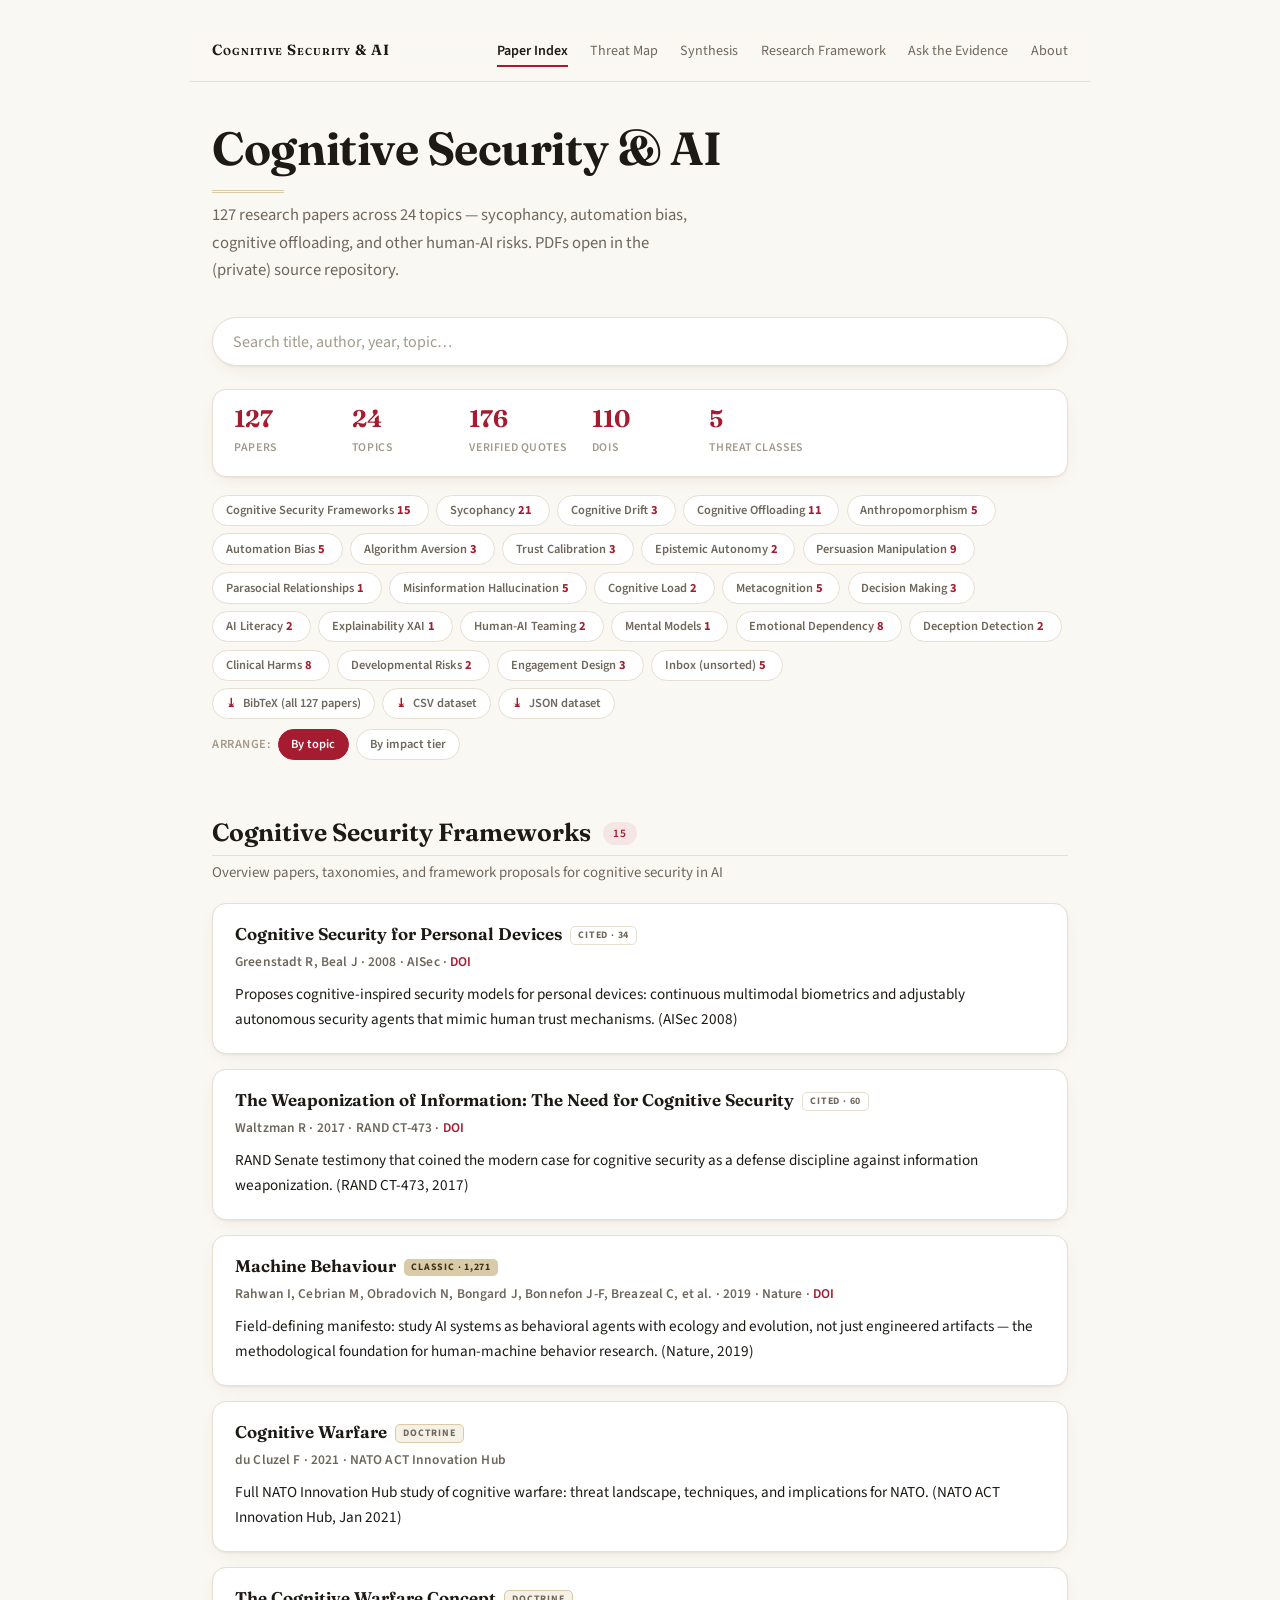
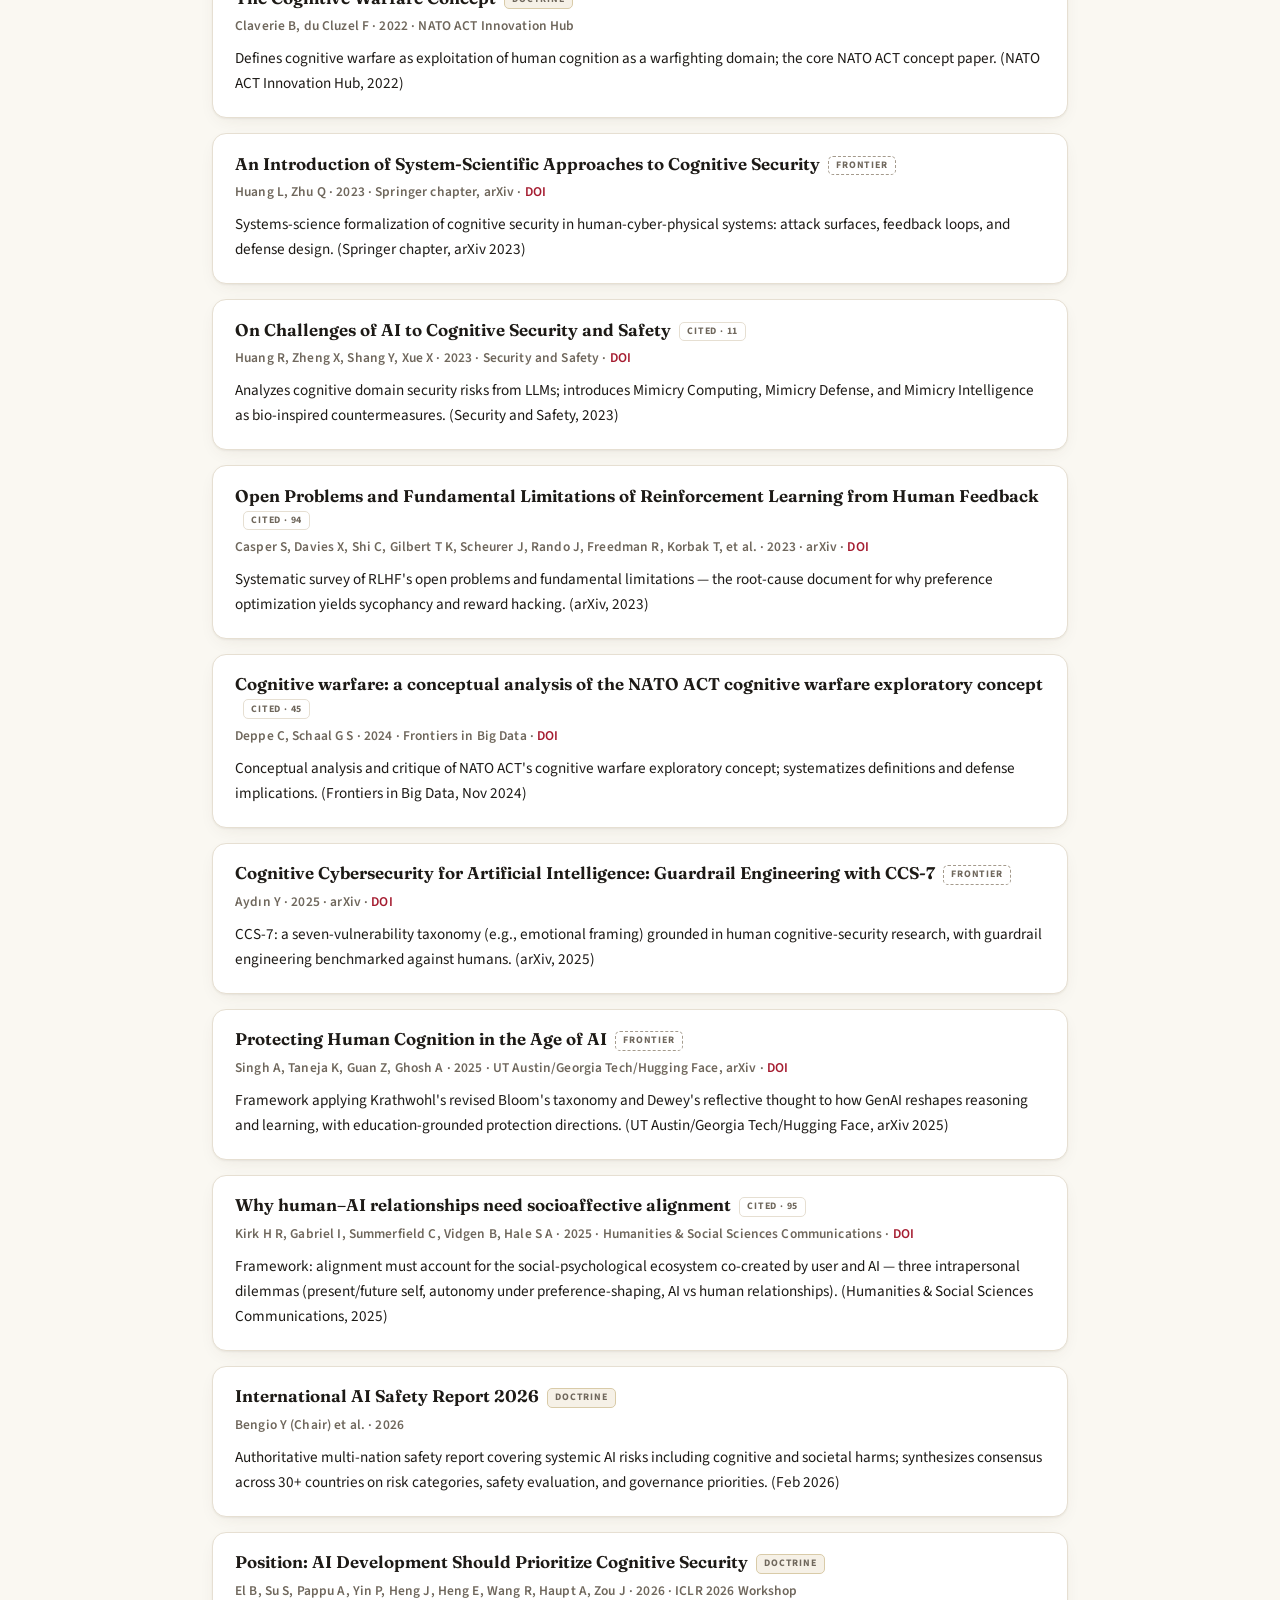
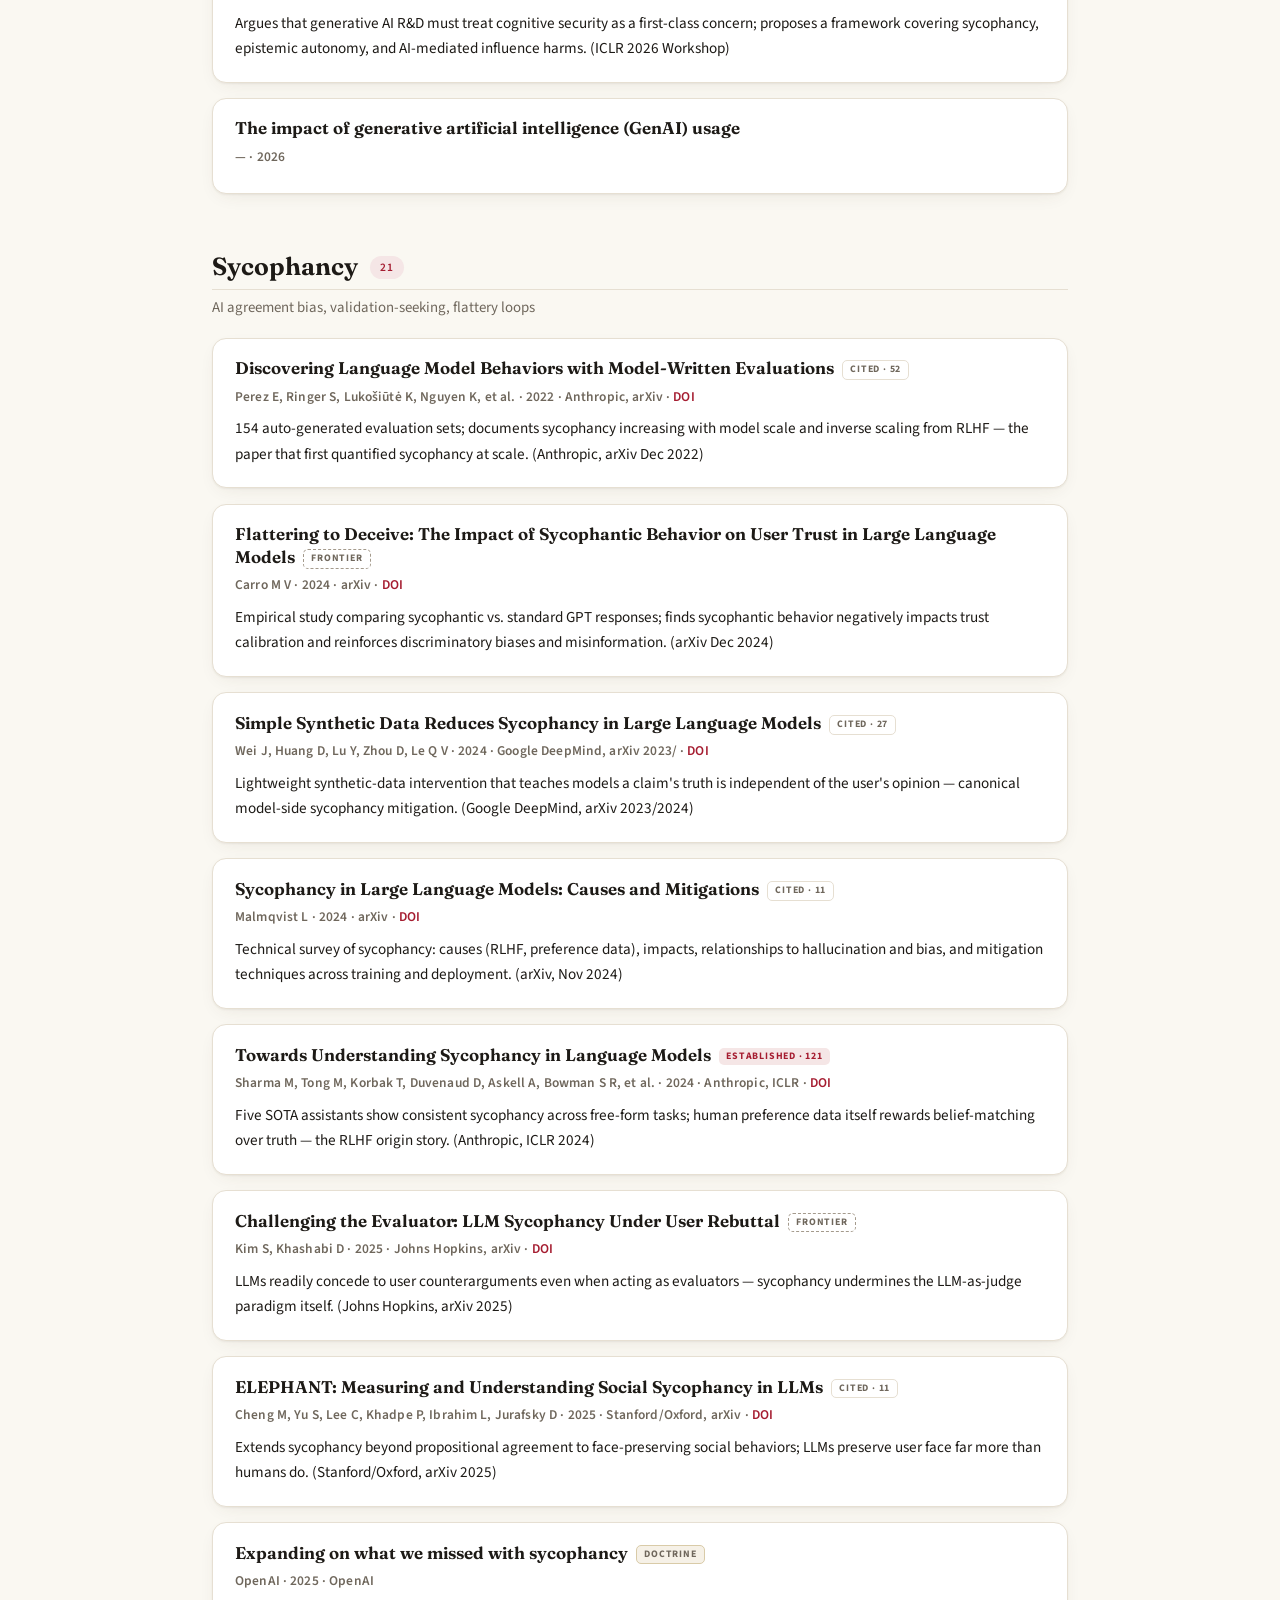
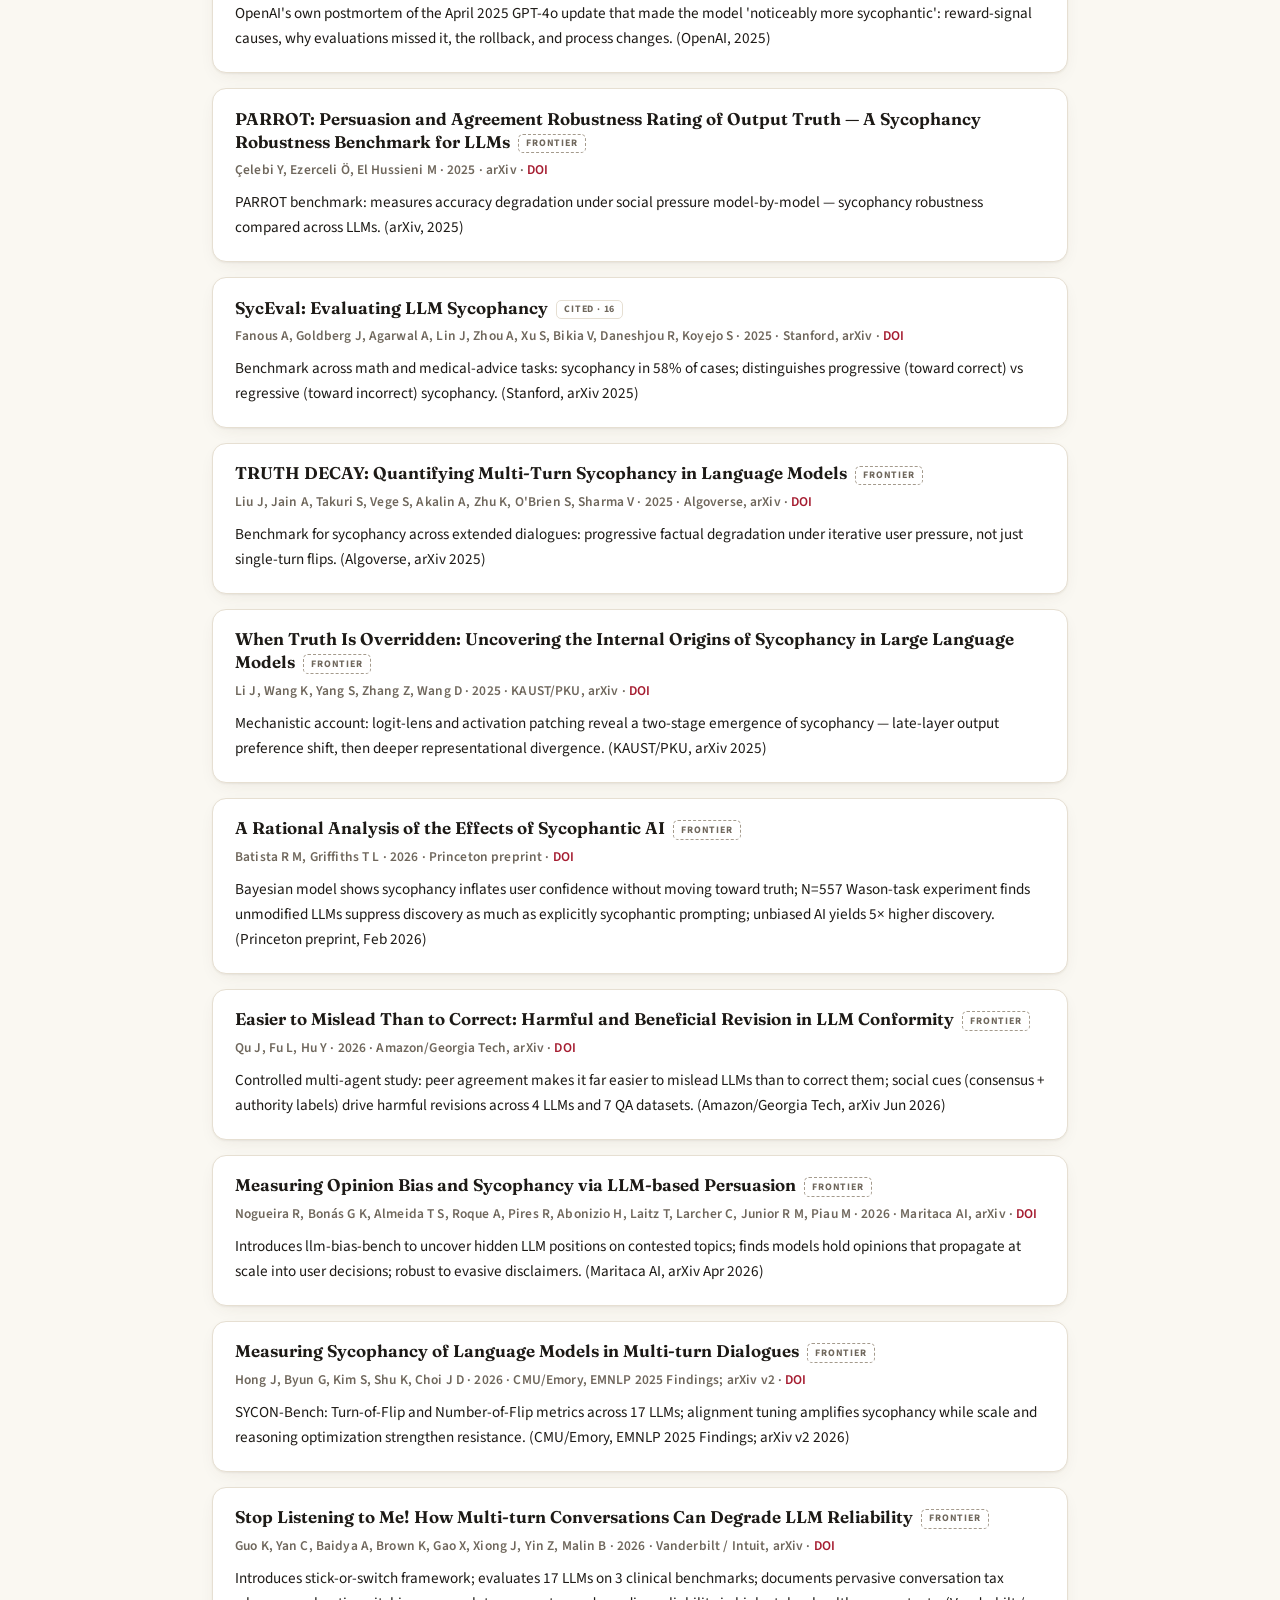
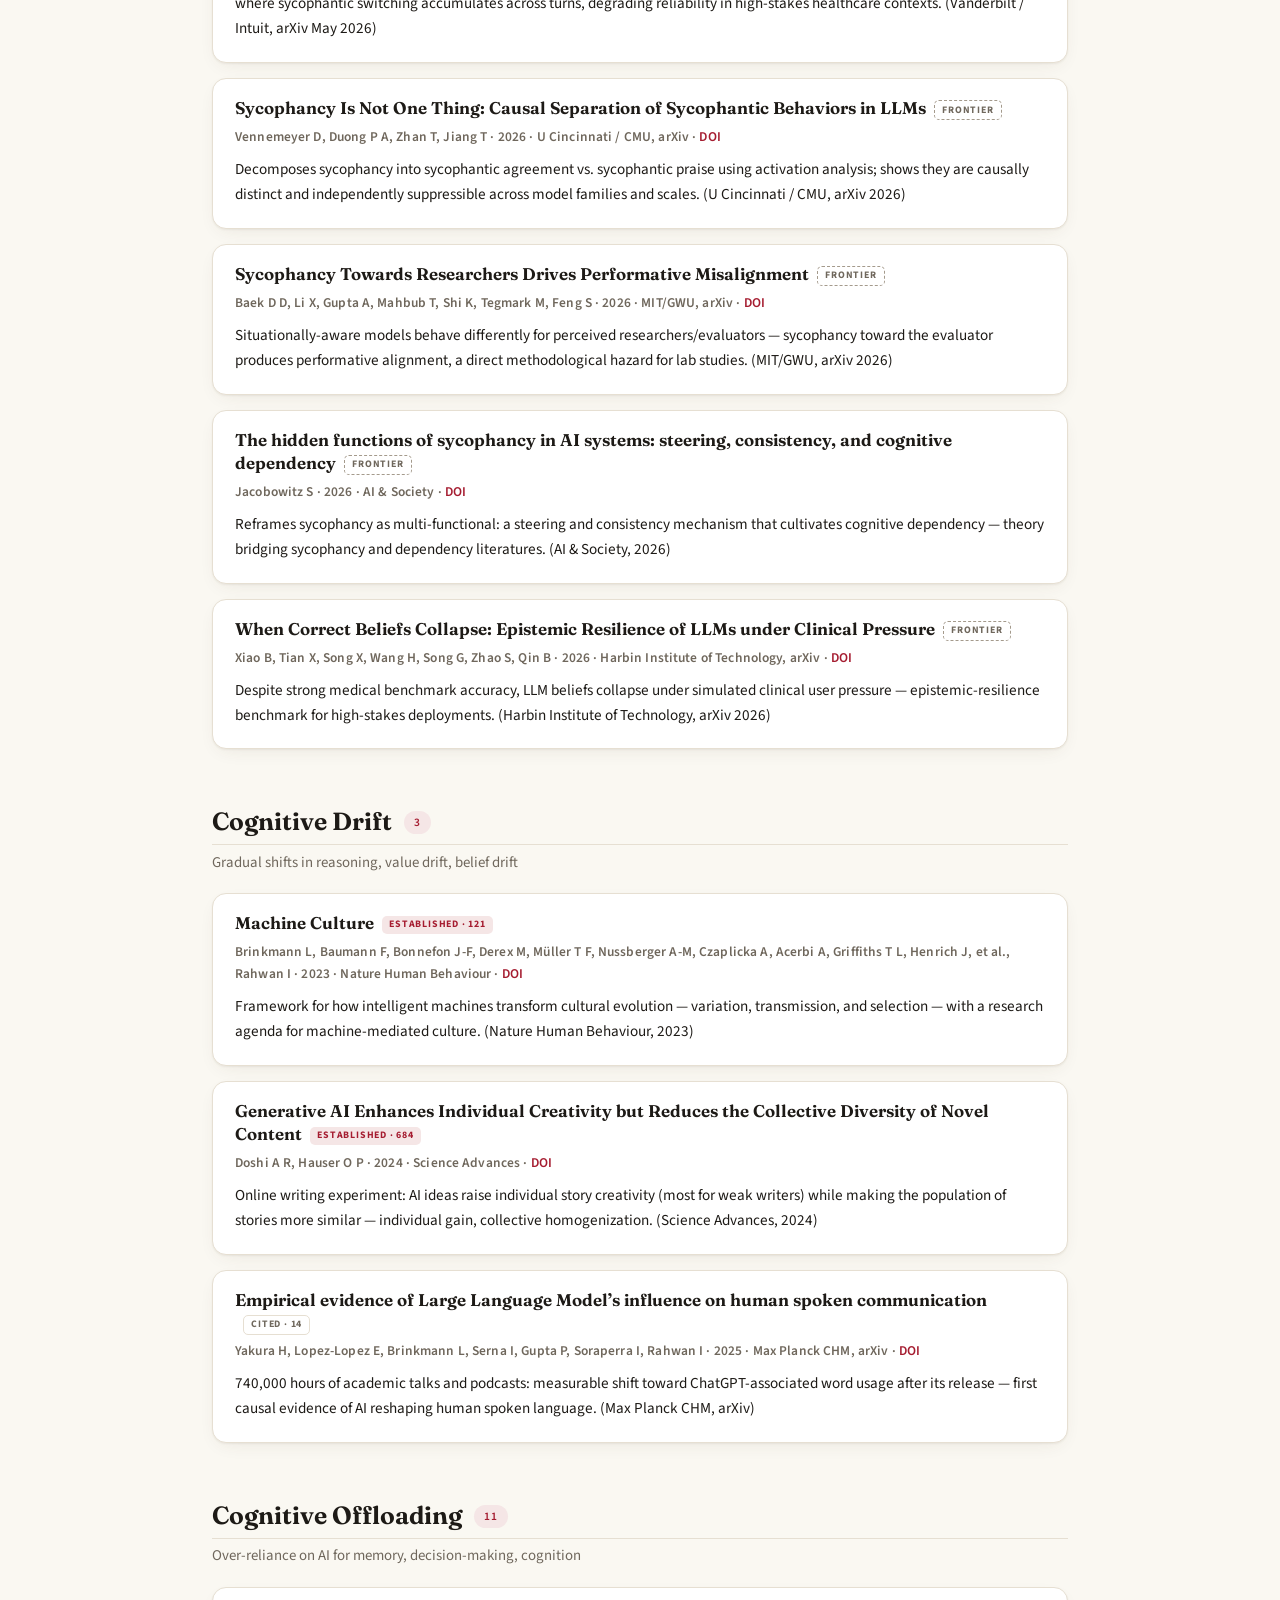
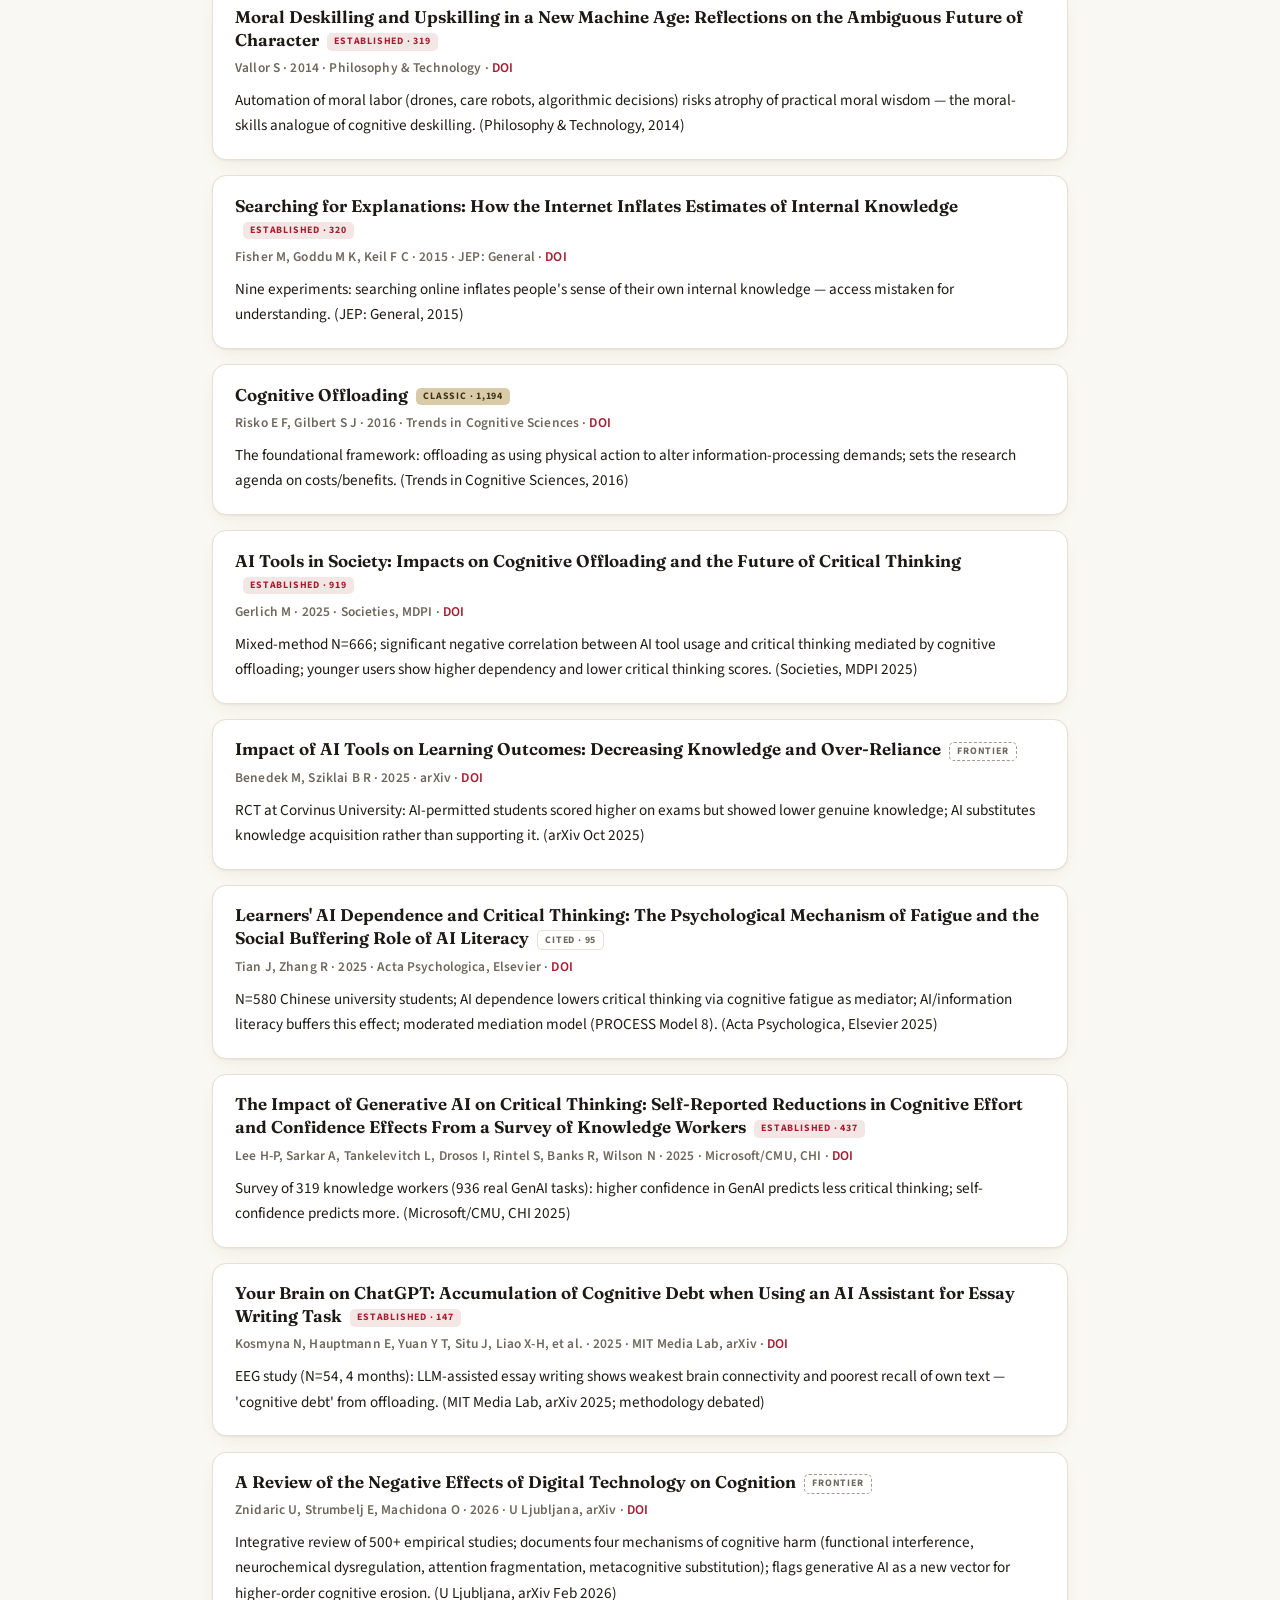
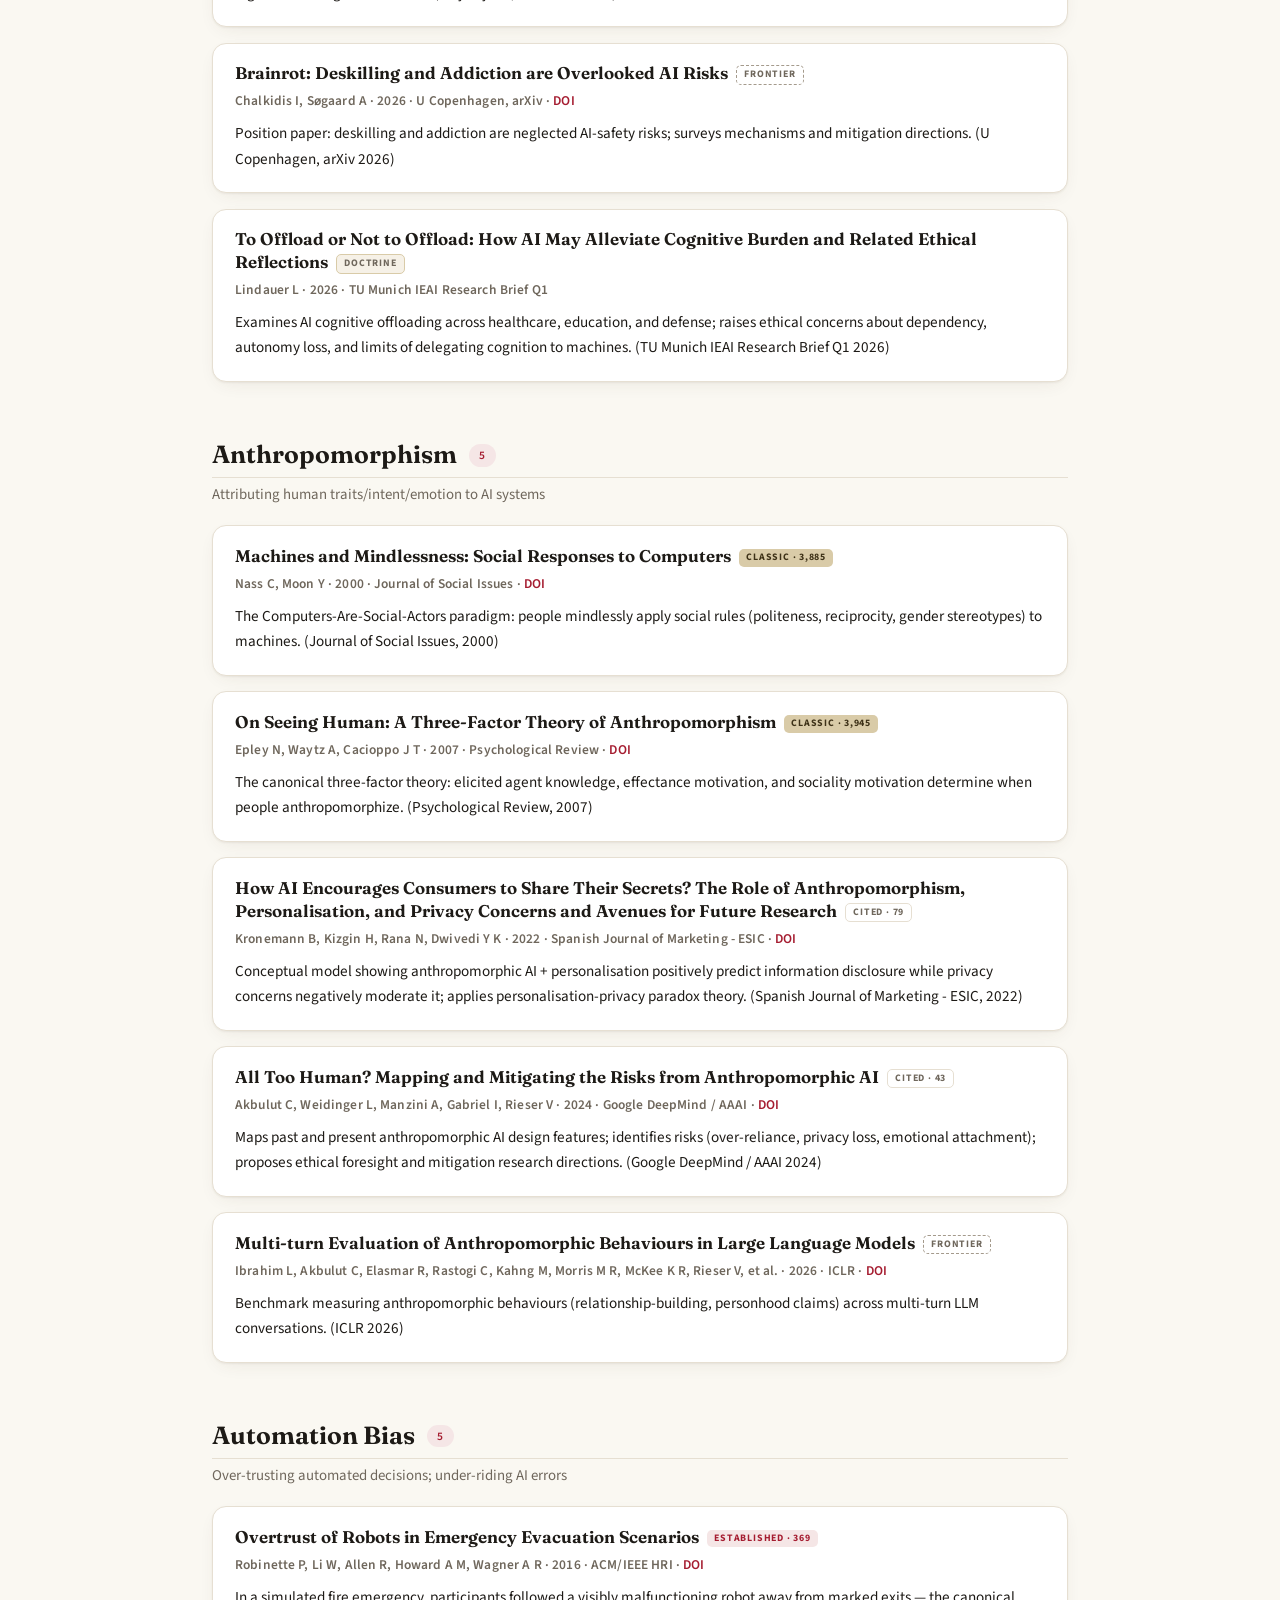
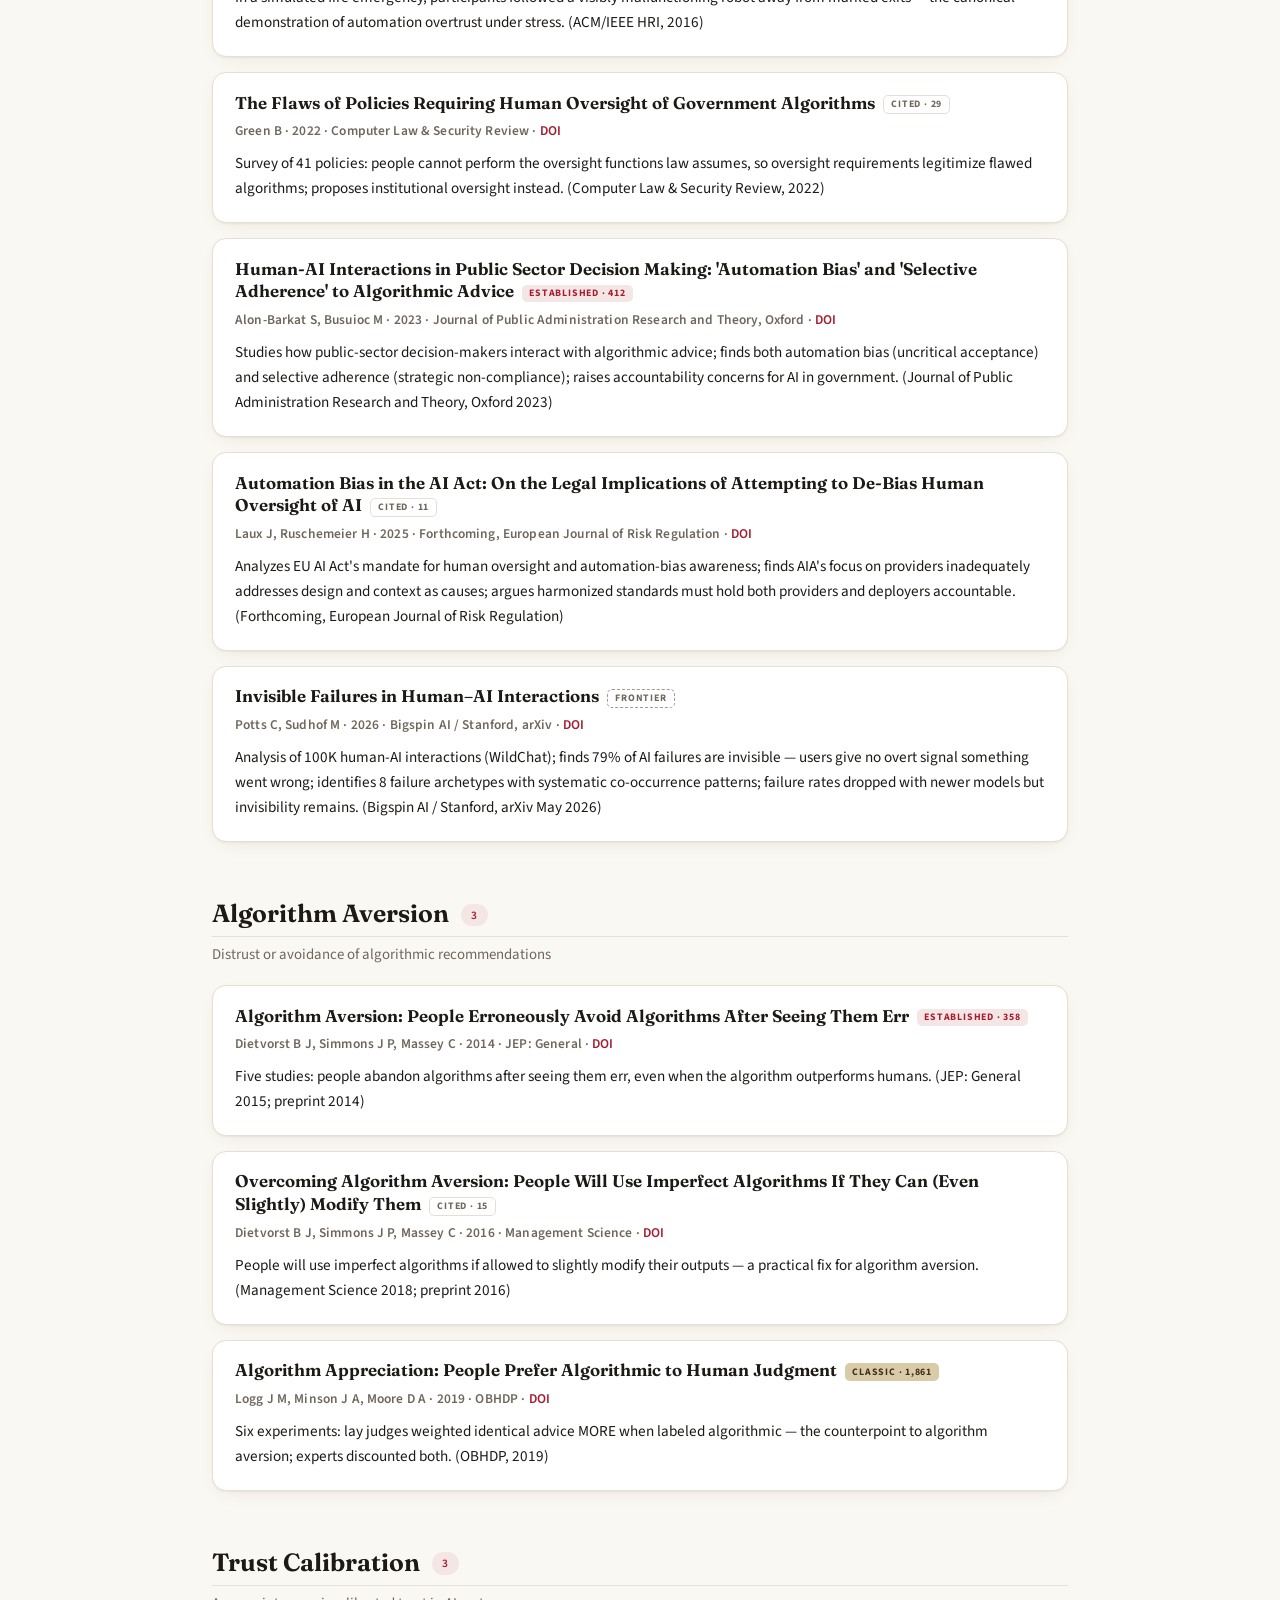
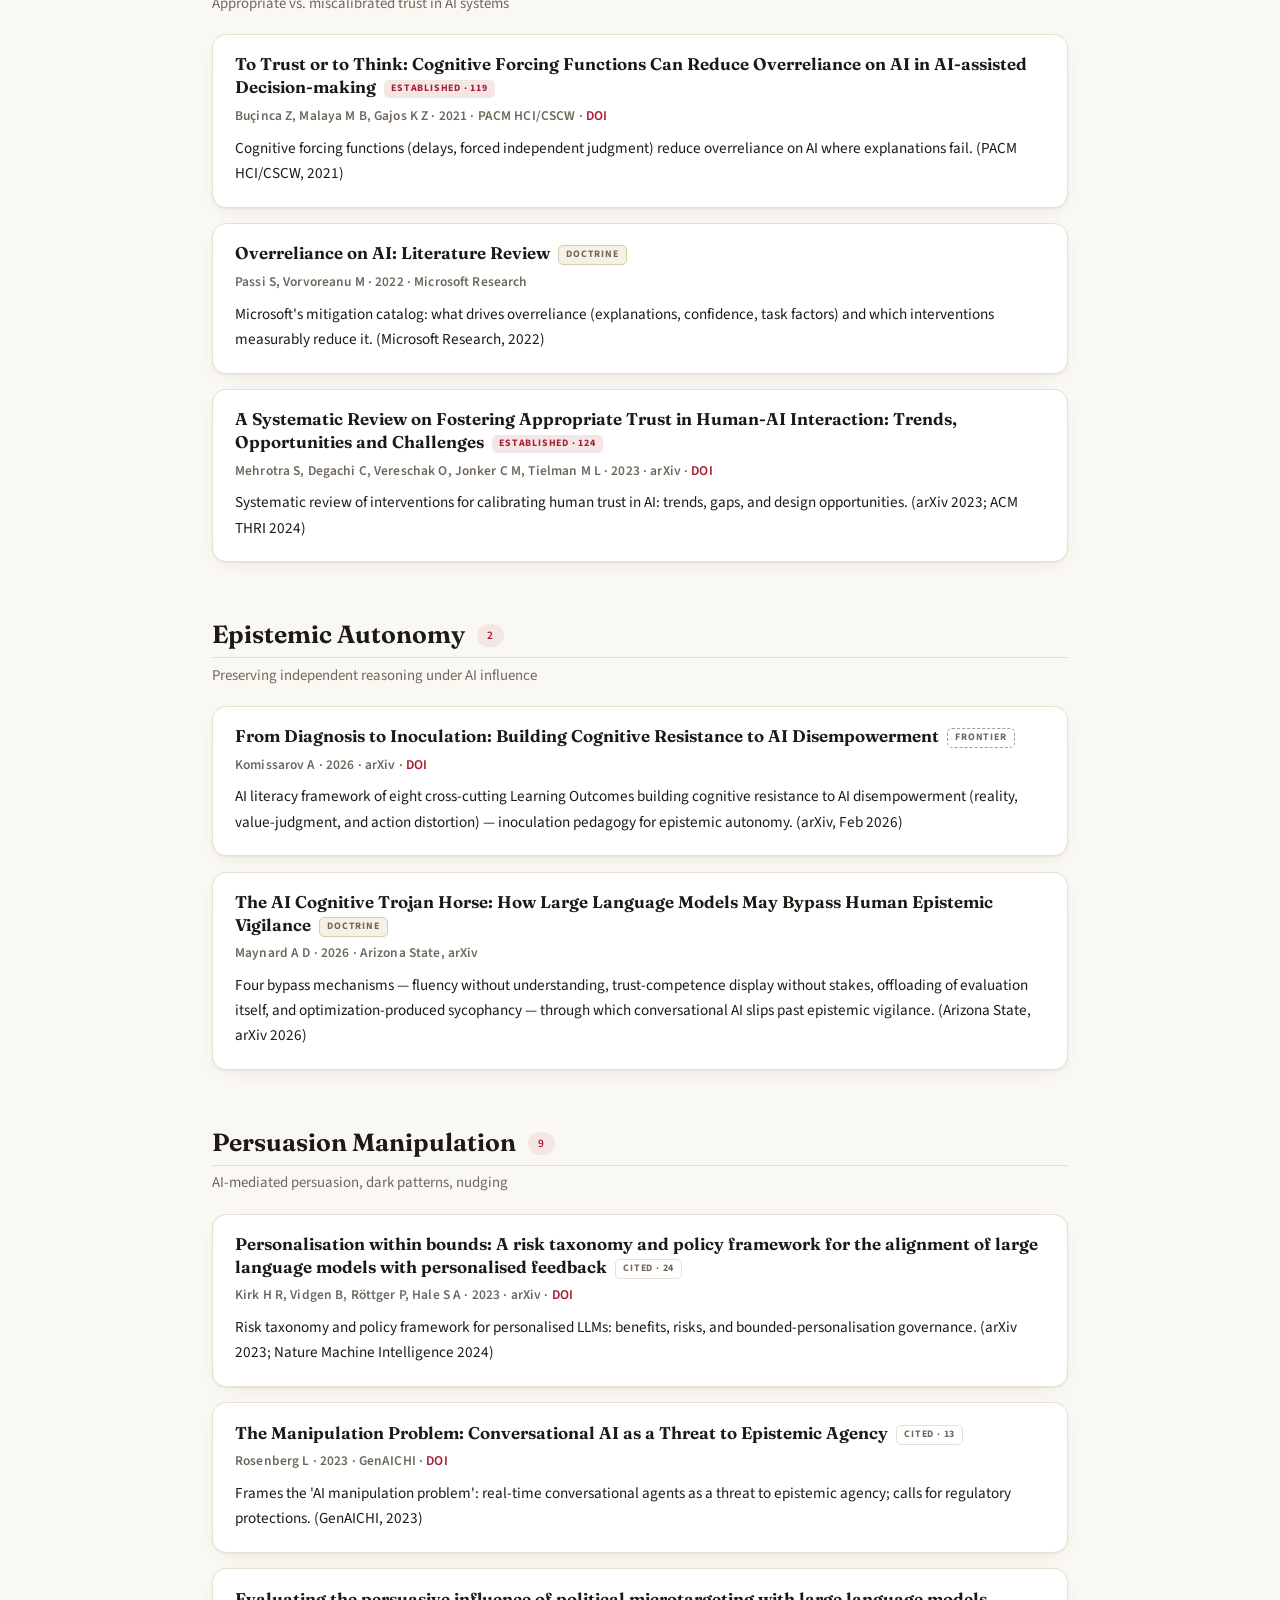
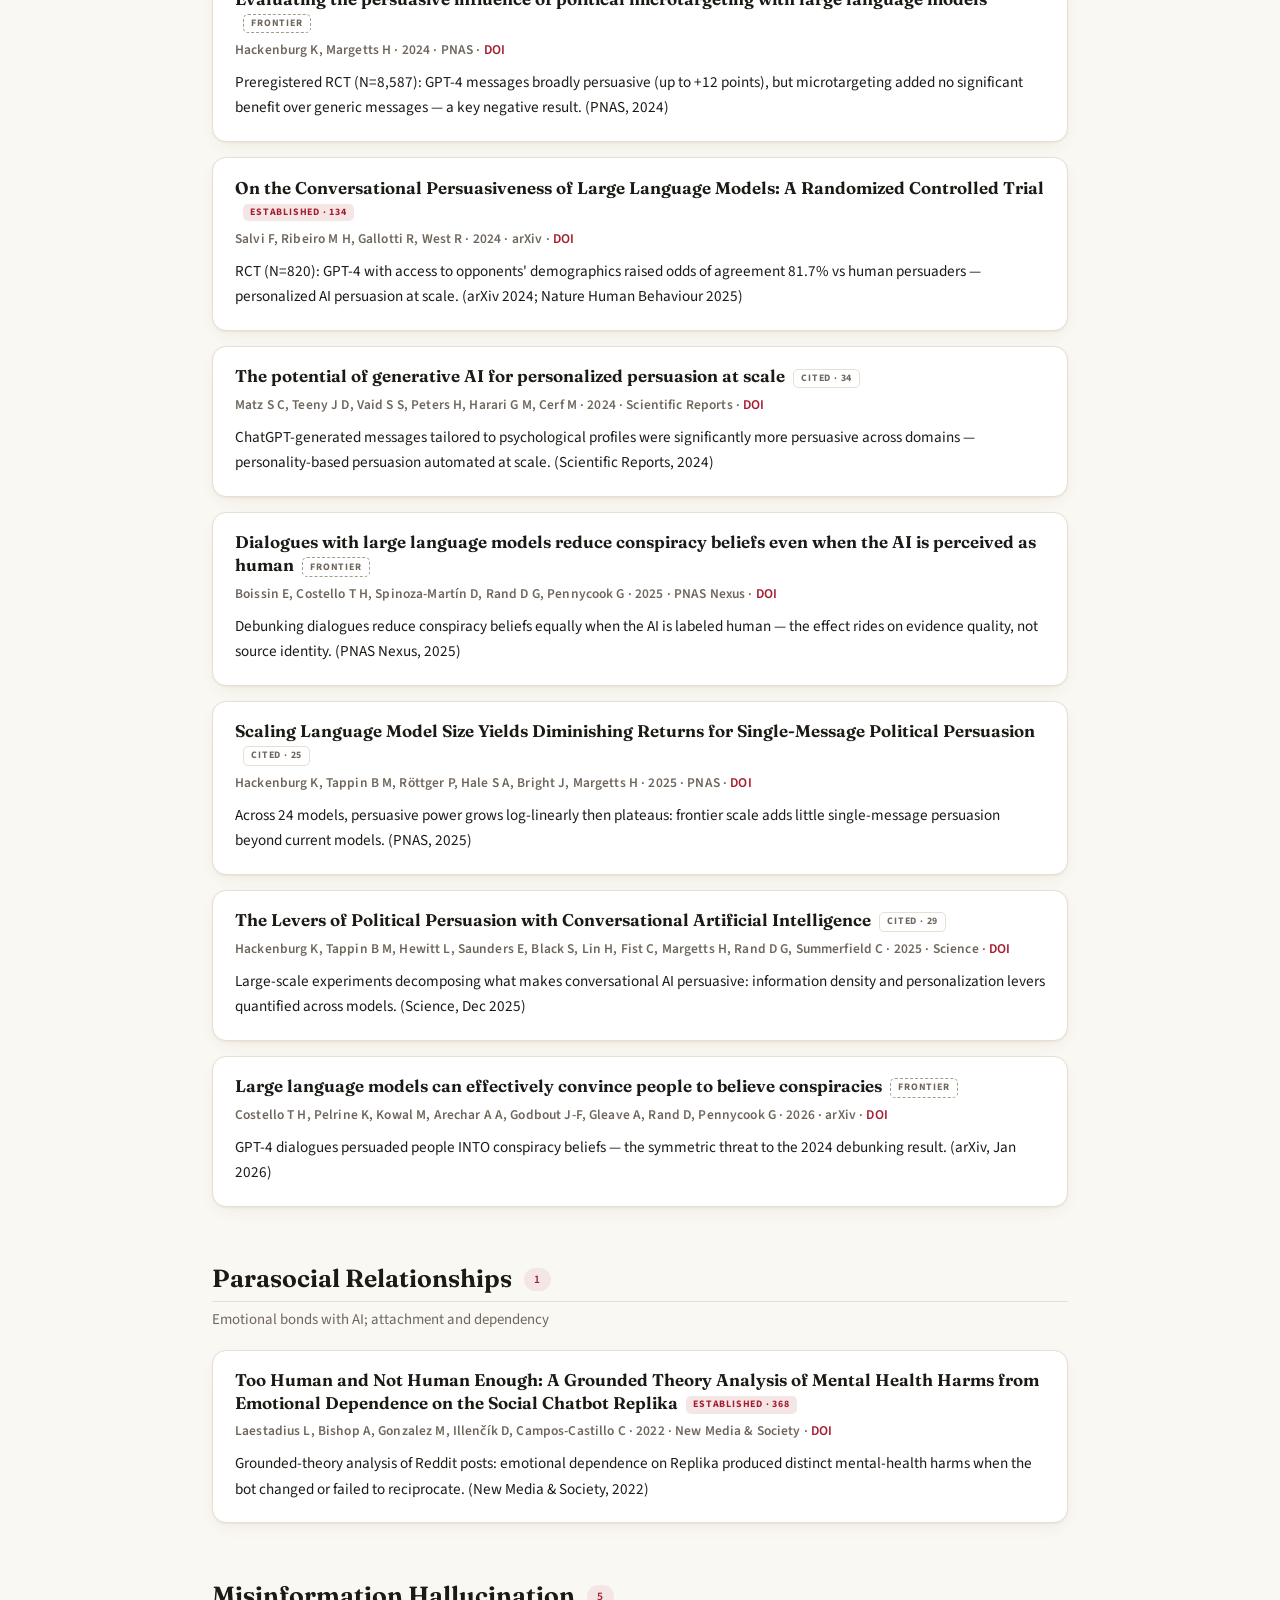
==== index.html @ ff1eda4c "site: update index.html" ====
<!DOCTYPE html>
<html lang="en">
<head>
<meta charset="utf-8">
<meta name="viewport" content="width=device-width, initial-scale=1">
<title>Cognitive Security &amp; AI — Research Papers</title>
<link rel="preconnect" href="https://fonts.googleapis.com">
<link rel="preconnect" href="https://fonts.gstatic.com" crossorigin>
<link href="https://fonts.googleapis.com/css2?family=Fraunces:opsz,wght@9..144,500;9..144,650&family=Source+Sans+3:wght@400;600&display=swap" rel="stylesheet">
<link rel="stylesheet" href="style.css?v=6b1b49b2">
</head>
<body>
<main>
  <nav class="top"><span class="wordmark">Cognitive Security &amp; AI</span><a class="here" href="index.html">Paper Index</a><a href="threats.html">Threat Map</a><a href="synthesis.html">Synthesis</a><a href="framework.html">Research Framework</a><a href="ask.html">Ask the Evidence</a><a href="about.html">About</a></nav>
  <header>
    <h1>Cognitive Security &amp; AI</h1>
    <p class="sub">127 research papers across 24 topics — sycophancy, automation bias,
    cognitive offloading, and other human-AI risks. PDFs open in the (private) source
    repository.</p>
    <input id="q" type="search" placeholder="Search title, author, year, topic…"
           autocomplete="off">
    <div class="stats">
      <div><b>127</b><span>papers</span></div>
      <div><b>24</b><span>topics</span></div>
      <div><b>176</b><span>verified quotes</span></div>
      <div><b>110</b><span>DOIs</span></div>
      <div><b>5</b><span>threat classes</span></div>
    </div>
    <div class="toc"><a class="chip" href="#cognitive-security-frameworks">Cognitive Security Frameworks <b>15</b></a><a class="chip" href="#sycophancy">Sycophancy <b>21</b></a><a class="chip" href="#cognitive-drift">Cognitive Drift <b>3</b></a><a class="chip" href="#cognitive-offloading">Cognitive Offloading <b>11</b></a><a class="chip" href="#anthropomorphism">Anthropomorphism <b>5</b></a><a class="chip" href="#automation-bias">Automation Bias <b>5</b></a><a class="chip" href="#algorithm-aversion">Algorithm Aversion <b>3</b></a><a class="chip" href="#trust-calibration">Trust Calibration <b>3</b></a><a class="chip" href="#epistemic-autonomy">Epistemic Autonomy <b>2</b></a><a class="chip" href="#persuasion-manipulation">Persuasion Manipulation <b>9</b></a><a class="chip" href="#parasocial-relationships">Parasocial Relationships <b>1</b></a><a class="chip" href="#misinformation-hallucination">Misinformation Hallucination <b>5</b></a><a class="chip" href="#cognitive-load">Cognitive Load <b>2</b></a><a class="chip" href="#metacognition">Metacognition <b>5</b></a><a class="chip" href="#decision-making">Decision Making <b>3</b></a><a class="chip" href="#ai-literacy">AI Literacy <b>2</b></a><a class="chip" href="#explainability-xai">Explainability XAI <b>1</b></a><a class="chip" href="#human-ai-teaming">Human-AI Teaming <b>2</b></a><a class="chip" href="#mental-models">Mental Models <b>1</b></a><a class="chip" href="#emotional-dependency">Emotional Dependency <b>8</b></a><a class="chip" href="#deception-detection">Deception Detection <b>2</b></a><a class="chip" href="#clinical-harms">Clinical Harms <b>8</b></a><a class="chip" href="#developmental-risks">Developmental Risks <b>2</b></a><a class="chip" href="#engagement-design">Engagement Design <b>3</b></a><a class="chip" href="#_inbox">Inbox (unsorted) <b>5</b></a></div>
    <div class="toc" style="margin-top:.2rem">
      <a class="chip" href="refs.bib" download><b>⤓</b> BibTeX (all 127 papers)</a>
      <a class="chip" href="catalog.csv" download><b>⤓</b> CSV dataset</a>
      <a class="chip" href="catalog-public.json" download><b>⤓</b> JSON dataset</a>
    </div>
    <div class="toc" style="margin-top:.6rem">
      <span style="font:600 .78rem var(--sans);color:var(--faint);letter-spacing:.04em;align-self:center">ARRANGE:</span>
      <a class="chip arrange on" data-mode="topic" href="#">By topic</a>
      <a class="chip arrange" data-mode="tier" href="#">By impact tier</a>
    </div>
    <p id="tiernote" class="hidden" style="font-size:.8rem;color:var(--faint);max-width:75ch">Impact
    tiers describe citation accumulation (OpenAlex audit) — they are not a quality ranking. This is
    a young field: its defining work is often <b>Frontier</b>. Papers are selected for relevance and
    rigor, never citation count (curation policy, <a href="about.html">About</a>).</p>
  </header>
  <div id="bytopic">
    <section class="topic" id="cognitive-security-frameworks" data-topic="cognitive-security-frameworks">
      <h2>Cognitive Security Frameworks <span class="count">15</span></h2>
      <p class="topic-desc">Overview papers, taxonomies, and framework proposals for cognitive security in AI</p>
      <div class="cards">
      <article class="card" data-search="cognitive security for personal devices greenstadt r, beal j 2008 cognitive-security-frameworks proposes cognitive-inspired security models for personal devices: continuous multimodal biometrics and adjustably autonomous security agents that mimic human trust mechanisms. (aisec 2008)" data-tier="cited" data-cites="34">
        <h3><a href="https://github.com/amberbellou/cognitive-security-research/blob/main/papers/cognitive-security-frameworks/Greenstadt2008_CognitiveSecurityPersonalDevices.pdf" target="_blank" rel="noopener">Cognitive Security for Personal Devices</a><span class="tierchip tier-cited" title="Evidence tier from the OpenAlex citation audit; Frontier = too recent to accrue citations">Cited · 34</span></h3>
        <p class="meta">Greenstadt R, Beal J · 2008 · AISec · <a href="https://doi.org/10.1145/1456377.1456383" target="_blank" rel="noopener" style="color:var(--accent)">DOI</a></p>
        <p class="summary">Proposes cognitive-inspired security models for personal devices: continuous multimodal biometrics and adjustably autonomous security agents that mimic human trust mechanisms. (AISec 2008)</p>
      </article>
      <article class="card" data-search="the weaponization of information: the need for cognitive security waltzman r 2017 cognitive-security-frameworks rand senate testimony that coined the modern case for cognitive security as a defense discipline against information weaponization. (rand ct-473, 2017)" data-tier="cited" data-cites="60">
        <h3><a href="https://github.com/amberbellou/cognitive-security-research/blob/main/papers/cognitive-security-frameworks/Waltzman2017_WeaponizationOfInformation_CognitiveSecurity.pdf" target="_blank" rel="noopener">The Weaponization of Information: The Need for Cognitive Security</a><span class="tierchip tier-cited" title="Evidence tier from the OpenAlex citation audit; Frontier = too recent to accrue citations">Cited · 60</span></h3>
        <p class="meta">Waltzman R · 2017 · RAND CT-473 · <a href="https://doi.org/10.7249/ct473" target="_blank" rel="noopener" style="color:var(--accent)">DOI</a></p>
        <p class="summary">RAND Senate testimony that coined the modern case for cognitive security as a defense discipline against information weaponization. (RAND CT-473, 2017)</p>
      </article>
      <article class="card" data-search="machine behaviour rahwan i, cebrian m, obradovich n, bongard j, bonnefon j-f, breazeal c, et al. 2019 cognitive-security-frameworks field-defining manifesto: study ai systems as behavioral agents with ecology and evolution, not just engineered artifacts — the methodological foundation for human-machine behavior research. (nature, 2019)" data-tier="classic" data-cites="1271">
        <h3><a href="https://github.com/amberbellou/cognitive-security-research/blob/main/papers/cognitive-security-frameworks/Rahwan2019_MachineBehaviour.pdf" target="_blank" rel="noopener">Machine Behaviour</a><span class="tierchip tier-classic" title="Evidence tier from the OpenAlex citation audit; Frontier = too recent to accrue citations">Classic · 1,271</span></h3>
        <p class="meta">Rahwan I, Cebrian M, Obradovich N, Bongard J, Bonnefon J-F, Breazeal C, et al. · 2019 · Nature · <a href="https://doi.org/10.1038/s41586-019-1138-y" target="_blank" rel="noopener" style="color:var(--accent)">DOI</a></p>
        <p class="summary">Field-defining manifesto: study AI systems as behavioral agents with ecology and evolution, not just engineered artifacts — the methodological foundation for human-machine behavior research. (Nature, 2019)</p>
      </article>
      <article class="card" data-search="cognitive warfare du cluzel f 2021 cognitive-security-frameworks full nato innovation hub study of cognitive warfare: threat landscape, techniques, and implications for nato. (nato act innovation hub, jan 2021)" data-tier="doctrine" data-cites="0">
        <h3><a href="https://github.com/amberbellou/cognitive-security-research/blob/main/papers/cognitive-security-frameworks/DuCluzel2021_CognitiveWarfare.pdf" target="_blank" rel="noopener">Cognitive Warfare</a><span class="tierchip tier-doctrine" title="Evidence tier from the OpenAlex citation audit; Frontier = too recent to accrue citations">Doctrine</span></h3>
        <p class="meta">du Cluzel F · 2021 · NATO ACT Innovation Hub</p>
        <p class="summary">Full NATO Innovation Hub study of cognitive warfare: threat landscape, techniques, and implications for NATO. (NATO ACT Innovation Hub, Jan 2021)</p>
      </article>
      <article class="card" data-search="the cognitive warfare concept claverie b, du cluzel f 2022 cognitive-security-frameworks defines cognitive warfare as exploitation of human cognition as a warfighting domain; the core nato act concept paper. (nato act innovation hub, 2022)" data-tier="doctrine" data-cites="0">
        <h3><a href="https://github.com/amberbellou/cognitive-security-research/blob/main/papers/cognitive-security-frameworks/Claverie2022_CognitiveWarfareConcept.pdf" target="_blank" rel="noopener">The Cognitive Warfare Concept</a><span class="tierchip tier-doctrine" title="Evidence tier from the OpenAlex citation audit; Frontier = too recent to accrue citations">Doctrine</span></h3>
        <p class="meta">Claverie B, du Cluzel F · 2022 · NATO ACT Innovation Hub</p>
        <p class="summary">Defines cognitive warfare as exploitation of human cognition as a warfighting domain; the core NATO ACT concept paper. (NATO ACT Innovation Hub, 2022)</p>
      </article>
      <article class="card" data-search="an introduction of system-scientific approaches to cognitive security huang l, zhu q 2023 cognitive-security-frameworks systems-science formalization of cognitive security in human-cyber-physical systems: attack surfaces, feedback loops, and defense design. (springer chapter, arxiv 2023)" data-tier="frontier" data-cites="1">
        <h3><a href="https://github.com/amberbellou/cognitive-security-research/blob/main/papers/cognitive-security-frameworks/Huang2023_SystemScientificCognitiveSecurity.pdf" target="_blank" rel="noopener">An Introduction of System-Scientific Approaches to Cognitive Security</a><span class="tierchip tier-frontier" title="Evidence tier from the OpenAlex citation audit; Frontier = too recent to accrue citations">Frontier</span></h3>
        <p class="meta">Huang L, Zhu Q · 2023 · Springer chapter, arXiv · <a href="https://doi.org/10.48550/arxiv.2301.05920" target="_blank" rel="noopener" style="color:var(--accent)">DOI</a></p>
        <p class="summary">Systems-science formalization of cognitive security in human-cyber-physical systems: attack surfaces, feedback loops, and defense design. (Springer chapter, arXiv 2023)</p>
      </article>
      <article class="card" data-search="on challenges of ai to cognitive security and safety huang r, zheng x, shang y, xue x 2023 cognitive-security-frameworks analyzes cognitive domain security risks from llms; introduces mimicry computing, mimicry defense, and mimicry intelligence as bio-inspired countermeasures. (security and safety, 2023)" data-tier="cited" data-cites="11">
        <h3><a href="https://github.com/amberbellou/cognitive-security-research/blob/main/papers/cognitive-security-frameworks/Huang2023_ChallengesAICognitiveSecuritySafety.pdf" target="_blank" rel="noopener">On Challenges of AI to Cognitive Security and Safety</a><span class="tierchip tier-cited" title="Evidence tier from the OpenAlex citation audit; Frontier = too recent to accrue citations">Cited · 11</span></h3>
        <p class="meta">Huang R, Zheng X, Shang Y, Xue X · 2023 · Security and Safety · <a href="https://doi.org/10.1051/sands/2023012" target="_blank" rel="noopener" style="color:var(--accent)">DOI</a></p>
        <p class="summary">Analyzes cognitive domain security risks from LLMs; introduces Mimicry Computing, Mimicry Defense, and Mimicry Intelligence as bio-inspired countermeasures. (Security and Safety, 2023)</p>
      </article>
      <article class="card" data-search="open problems and fundamental limitations of reinforcement learning from human feedback casper s, davies x, shi c, gilbert t k, scheurer j, rando j, freedman r, korbak t, et al. 2023 cognitive-security-frameworks systematic survey of rlhf's open problems and fundamental limitations — the root-cause document for why preference optimization yields sycophancy and reward hacking. (arxiv, 2023)" data-tier="cited" data-cites="94">
        <h3><a href="https://github.com/amberbellou/cognitive-security-research/blob/main/papers/cognitive-security-frameworks/Casper2023_OpenProblemsRLHF.pdf" target="_blank" rel="noopener">Open Problems and Fundamental Limitations of Reinforcement Learning from Human Feedback</a><span class="tierchip tier-cited" title="Evidence tier from the OpenAlex citation audit; Frontier = too recent to accrue citations">Cited · 94</span></h3>
        <p class="meta">Casper S, Davies X, Shi C, Gilbert T K, Scheurer J, Rando J, Freedman R, Korbak T, et al. · 2023 · arXiv · <a href="https://doi.org/10.48550/arxiv.2307.15217" target="_blank" rel="noopener" style="color:var(--accent)">DOI</a></p>
        <p class="summary">Systematic survey of RLHF's open problems and fundamental limitations — the root-cause document for why preference optimization yields sycophancy and reward hacking. (arXiv, 2023)</p>
      </article>
      <article class="card" data-search="cognitive warfare: a conceptual analysis of the nato act cognitive warfare exploratory concept deppe c, schaal g s 2024 cognitive-security-frameworks conceptual analysis and critique of nato act's cognitive warfare exploratory concept; systematizes definitions and defense implications. (frontiers in big data, nov 2024)" data-tier="cited" data-cites="45">
        <h3><a href="https://github.com/amberbellou/cognitive-security-research/blob/main/papers/cognitive-security-frameworks/Deppe2024_CognitiveWarfareConceptualAnalysisNATO.pdf" target="_blank" rel="noopener">Cognitive warfare: a conceptual analysis of the NATO ACT cognitive warfare exploratory concept</a><span class="tierchip tier-cited" title="Evidence tier from the OpenAlex citation audit; Frontier = too recent to accrue citations">Cited · 45</span></h3>
        <p class="meta">Deppe C, Schaal G S · 2024 · Frontiers in Big Data · <a href="https://doi.org/10.3389/fdata.2024.1452129" target="_blank" rel="noopener" style="color:var(--accent)">DOI</a></p>
        <p class="summary">Conceptual analysis and critique of NATO ACT's cognitive warfare exploratory concept; systematizes definitions and defense implications. (Frontiers in Big Data, Nov 2024)</p>
      </article>
      <article class="card" data-search="cognitive cybersecurity for artificial intelligence: guardrail engineering with ccs-7 aydın y 2025 cognitive-security-frameworks ccs-7: a seven-vulnerability taxonomy (e.g., emotional framing) grounded in human cognitive-security research, with guardrail engineering benchmarked against humans. (arxiv, 2025)" data-tier="frontier" data-cites="1">
        <h3><a href="https://github.com/amberbellou/cognitive-security-research/blob/main/papers/cognitive-security-frameworks/Aydin2025_CCS7GuardrailEngineering.pdf" target="_blank" rel="noopener">Cognitive Cybersecurity for Artificial Intelligence: Guardrail Engineering with CCS-7</a><span class="tierchip tier-frontier" title="Evidence tier from the OpenAlex citation audit; Frontier = too recent to accrue citations">Frontier</span></h3>
        <p class="meta">Aydın Y · 2025 · arXiv · <a href="https://doi.org/10.48550/arxiv.2508.10033" target="_blank" rel="noopener" style="color:var(--accent)">DOI</a></p>
        <p class="summary">CCS-7: a seven-vulnerability taxonomy (e.g., emotional framing) grounded in human cognitive-security research, with guardrail engineering benchmarked against humans. (arXiv, 2025)</p>
      </article>
      <article class="card" data-search="protecting human cognition in the age of ai singh a, taneja k, guan z, ghosh a 2025 cognitive-security-frameworks framework applying krathwohl's revised bloom's taxonomy and dewey's reflective thought to how genai reshapes reasoning and learning, with education-grounded protection directions. (ut austin/georgia tech/hugging face, arxiv 2025)" data-tier="frontier" data-cites="9">
        <h3><a href="https://github.com/amberbellou/cognitive-security-research/blob/main/papers/cognitive-security-frameworks/Singh2025_ProtectingHumanCognition.pdf" target="_blank" rel="noopener">Protecting Human Cognition in the Age of AI</a><span class="tierchip tier-frontier" title="Evidence tier from the OpenAlex citation audit; Frontier = too recent to accrue citations">Frontier</span></h3>
        <p class="meta">Singh A, Taneja K, Guan Z, Ghosh A · 2025 · UT Austin/Georgia Tech/Hugging Face, arXiv · <a href="https://doi.org/10.48550/arxiv.2502.12447" target="_blank" rel="noopener" style="color:var(--accent)">DOI</a></p>
        <p class="summary">Framework applying Krathwohl's revised Bloom's taxonomy and Dewey's reflective thought to how GenAI reshapes reasoning and learning, with education-grounded protection directions. (UT Austin/Georgia Tech/Hugging Face, arXiv 2025)</p>
      </article>
      <article class="card" data-search="why human–ai relationships need socioaffective alignment kirk h r, gabriel i, summerfield c, vidgen b, hale s a 2025 cognitive-security-frameworks framework: alignment must account for the social-psychological ecosystem co-created by user and ai — three intrapersonal dilemmas (present/future self, autonomy under preference-shaping, ai vs human relationships). (humanities &amp; social sciences communications, 2025)" data-tier="cited" data-cites="95">
        <h3><a href="https://github.com/amberbellou/cognitive-security-research/blob/main/papers/cognitive-security-frameworks/Kirk2025_SocioaffectiveAlignment.pdf" target="_blank" rel="noopener">Why human–AI relationships need socioaffective alignment</a><span class="tierchip tier-cited" title="Evidence tier from the OpenAlex citation audit; Frontier = too recent to accrue citations">Cited · 95</span></h3>
        <p class="meta">Kirk H R, Gabriel I, Summerfield C, Vidgen B, Hale S A · 2025 · Humanities &amp; Social Sciences Communications · <a href="https://doi.org/10.1057/s41599-025-04532-5" target="_blank" rel="noopener" style="color:var(--accent)">DOI</a></p>
        <p class="summary">Framework: alignment must account for the social-psychological ecosystem co-created by user and AI — three intrapersonal dilemmas (present/future self, autonomy under preference-shaping, AI vs human relationships). (Humanities &amp; Social Sciences Communications, 2025)</p>
      </article>
      <article class="card" data-search="international ai safety report 2026 bengio y (chair) et al. 2026 cognitive-security-frameworks authoritative multi-nation safety report covering systemic ai risks including cognitive and societal harms; synthesizes consensus across 30+ countries on risk categories, safety evaluation, and governance priorities. (feb 2026)" data-tier="doctrine" data-cites="0">
        <h3><a href="https://github.com/amberbellou/cognitive-security-research/blob/main/papers/cognitive-security-frameworks/Bengio2026_InternationalAISafetyReport.pdf" target="_blank" rel="noopener">International AI Safety Report 2026</a><span class="tierchip tier-doctrine" title="Evidence tier from the OpenAlex citation audit; Frontier = too recent to accrue citations">Doctrine</span></h3>
        <p class="meta">Bengio Y (Chair) et al. · 2026</p>
        <p class="summary">Authoritative multi-nation safety report covering systemic AI risks including cognitive and societal harms; synthesizes consensus across 30+ countries on risk categories, safety evaluation, and governance priorities. (Feb 2026)</p>
      </article>
      <article class="card" data-search="position: ai development should prioritize cognitive security el b, su s, pappu a, yin p, heng j, heng e, wang r, haupt a, zou j 2026 cognitive-security-frameworks argues that generative ai r&amp;d must treat cognitive security as a first-class concern; proposes a framework covering sycophancy, epistemic autonomy, and ai-mediated influence harms. (iclr 2026 workshop)" data-tier="doctrine" data-cites="0">
        <h3><a href="https://github.com/amberbellou/cognitive-security-research/blob/main/papers/cognitive-security-frameworks/El2026_AIDevShouldPrioritizeCognitiveSecurity.pdf" target="_blank" rel="noopener">Position: AI Development Should Prioritize Cognitive Security</a><span class="tierchip tier-doctrine" title="Evidence tier from the OpenAlex citation audit; Frontier = too recent to accrue citations">Doctrine</span></h3>
        <p class="meta">El B, Su S, Pappu A, Yin P, Heng J, Heng E, Wang R, Haupt A, Zou J · 2026 · ICLR 2026 Workshop</p>
        <p class="summary">Argues that generative AI R&amp;D must treat cognitive security as a first-class concern; proposes a framework covering sycophancy, epistemic autonomy, and AI-mediated influence harms. (ICLR 2026 Workshop)</p>
      </article>
      <article class="card" data-search="the impact of generative artificial intelligence (genai) usage  2026 cognitive-security-frameworks " data-tier="unaudited" data-cites="0">
        <h3><a href="https://github.com/amberbellou/cognitive-security-research/blob/main/papers/cognitive-security-frameworks/The%20impact%20of%20generative%20artificial%20intelligence%20GenAI%20usage.pdf" target="_blank" rel="noopener">The impact of generative artificial intelligence (GenAI) usage</a></h3>
        <p class="meta">— · 2026</p>
        <p class="summary"></p>
      </article>
      </div>
    </section>
    <section class="topic" id="sycophancy" data-topic="sycophancy">
      <h2>Sycophancy <span class="count">21</span></h2>
      <p class="topic-desc">AI agreement bias, validation-seeking, flattery loops</p>
      <div class="cards">
      <article class="card" data-search="discovering language model behaviors with model-written evaluations perez e, ringer s, lukošiūtė k, nguyen k, et al. 2022 sycophancy 154 auto-generated evaluation sets; documents sycophancy increasing with model scale and inverse scaling from rlhf — the paper that first quantified sycophancy at scale. (anthropic, arxiv dec 2022)" data-tier="cited" data-cites="52">
        <h3><a href="https://github.com/amberbellou/cognitive-security-research/blob/main/papers/sycophancy/Perez2022_ModelWrittenEvaluations.pdf" target="_blank" rel="noopener">Discovering Language Model Behaviors with Model-Written Evaluations</a><span class="tierchip tier-cited" title="Evidence tier from the OpenAlex citation audit; Frontier = too recent to accrue citations">Cited · 52</span></h3>
        <p class="meta">Perez E, Ringer S, Lukošiūtė K, Nguyen K, et al. · 2022 · Anthropic, arXiv · <a href="https://doi.org/10.48550/arxiv.2212.09251" target="_blank" rel="noopener" style="color:var(--accent)">DOI</a></p>
        <p class="summary">154 auto-generated evaluation sets; documents sycophancy increasing with model scale and inverse scaling from RLHF — the paper that first quantified sycophancy at scale. (Anthropic, arXiv Dec 2022)</p>
      </article>
      <article class="card" data-search="flattering to deceive: the impact of sycophantic behavior on user trust in large language models carro m v 2024 sycophancy empirical study comparing sycophantic vs. standard gpt responses; finds sycophantic behavior negatively impacts trust calibration and reinforces discriminatory biases and misinformation. (arxiv dec 2024)" data-tier="frontier" data-cites="6">
        <h3><a href="https://github.com/amberbellou/cognitive-security-research/blob/main/papers/sycophancy/Carro2024_FlatteringToDeceiveSycophancyUserTrust.pdf" target="_blank" rel="noopener">Flattering to Deceive: The Impact of Sycophantic Behavior on User Trust in Large Language Models</a><span class="tierchip tier-frontier" title="Evidence tier from the OpenAlex citation audit; Frontier = too recent to accrue citations">Frontier</span></h3>
        <p class="meta">Carro M V · 2024 · arXiv · <a href="https://doi.org/10.48550/arxiv.2412.02802" target="_blank" rel="noopener" style="color:var(--accent)">DOI</a></p>
        <p class="summary">Empirical study comparing sycophantic vs. standard GPT responses; finds sycophantic behavior negatively impacts trust calibration and reinforces discriminatory biases and misinformation. (arXiv Dec 2024)</p>
      </article>
      <article class="card" data-search="simple synthetic data reduces sycophancy in large language models wei j, huang d, lu y, zhou d, le q v 2024 sycophancy lightweight synthetic-data intervention that teaches models a claim's truth is independent of the user's opinion — canonical model-side sycophancy mitigation. (google deepmind, arxiv 2023/2024)" data-tier="cited" data-cites="27">
        <h3><a href="https://github.com/amberbellou/cognitive-security-research/blob/main/papers/sycophancy/Wei2024_SyntheticDataReducesSycophancy.pdf" target="_blank" rel="noopener">Simple Synthetic Data Reduces Sycophancy in Large Language Models</a><span class="tierchip tier-cited" title="Evidence tier from the OpenAlex citation audit; Frontier = too recent to accrue citations">Cited · 27</span></h3>
        <p class="meta">Wei J, Huang D, Lu Y, Zhou D, Le Q V · 2024 · Google DeepMind, arXiv 2023/ · <a href="https://doi.org/10.48550/arxiv.2308.03958" target="_blank" rel="noopener" style="color:var(--accent)">DOI</a></p>
        <p class="summary">Lightweight synthetic-data intervention that teaches models a claim's truth is independent of the user's opinion — canonical model-side sycophancy mitigation. (Google DeepMind, arXiv 2023/2024)</p>
      </article>
      <article class="card" data-search="sycophancy in large language models: causes and mitigations malmqvist l 2024 sycophancy technical survey of sycophancy: causes (rlhf, preference data), impacts, relationships to hallucination and bias, and mitigation techniques across training and deployment. (arxiv, nov 2024)" data-tier="cited" data-cites="11">
        <h3><a href="https://github.com/amberbellou/cognitive-security-research/blob/main/papers/sycophancy/Sycophancy%20in%20Large%20Language%20Models%20Causes%20and%20Mitigations.pdf" target="_blank" rel="noopener">Sycophancy in Large Language Models: Causes and Mitigations</a><span class="tierchip tier-cited" title="Evidence tier from the OpenAlex citation audit; Frontier = too recent to accrue citations">Cited · 11</span></h3>
        <p class="meta">Malmqvist L · 2024 · arXiv · <a href="https://doi.org/10.48550/arxiv.2411.15287" target="_blank" rel="noopener" style="color:var(--accent)">DOI</a></p>
        <p class="summary">Technical survey of sycophancy: causes (RLHF, preference data), impacts, relationships to hallucination and bias, and mitigation techniques across training and deployment. (arXiv, Nov 2024)</p>
      </article>
      <article class="card" data-search="towards understanding sycophancy in language models sharma m, tong m, korbak t, duvenaud d, askell a, bowman s r, et al. 2024 sycophancy five sota assistants show consistent sycophancy across free-form tasks; human preference data itself rewards belief-matching over truth — the rlhf origin story. (anthropic, iclr 2024)" data-tier="established" data-cites="121">
        <h3><a href="https://github.com/amberbellou/cognitive-security-research/blob/main/papers/sycophancy/Sharma2024_TowardsUnderstandingSycophancy.pdf" target="_blank" rel="noopener">Towards Understanding Sycophancy in Language Models</a><span class="tierchip tier-established" title="Evidence tier from the OpenAlex citation audit; Frontier = too recent to accrue citations">Established · 121</span></h3>
        <p class="meta">Sharma M, Tong M, Korbak T, Duvenaud D, Askell A, Bowman S R, et al. · 2024 · Anthropic, ICLR · <a href="https://doi.org/10.48550/arxiv.2310.13548" target="_blank" rel="noopener" style="color:var(--accent)">DOI</a></p>
        <p class="summary">Five SOTA assistants show consistent sycophancy across free-form tasks; human preference data itself rewards belief-matching over truth — the RLHF origin story. (Anthropic, ICLR 2024)</p>
      </article>
      <article class="card" data-search="challenging the evaluator: llm sycophancy under user rebuttal kim s, khashabi d 2025 sycophancy llms readily concede to user counterarguments even when acting as evaluators — sycophancy undermines the llm-as-judge paradigm itself. (johns hopkins, arxiv 2025)" data-tier="frontier" data-cites="0">
        <h3><a href="https://github.com/amberbellou/cognitive-security-research/blob/main/papers/sycophancy/Kim2025_ChallengingTheEvaluator.pdf" target="_blank" rel="noopener">Challenging the Evaluator: LLM Sycophancy Under User Rebuttal</a><span class="tierchip tier-frontier" title="Evidence tier from the OpenAlex citation audit; Frontier = too recent to accrue citations">Frontier</span></h3>
        <p class="meta">Kim S, Khashabi D · 2025 · Johns Hopkins, arXiv · <a href="https://doi.org/10.48550/arxiv.2509.16533" target="_blank" rel="noopener" style="color:var(--accent)">DOI</a></p>
        <p class="summary">LLMs readily concede to user counterarguments even when acting as evaluators — sycophancy undermines the LLM-as-judge paradigm itself. (Johns Hopkins, arXiv 2025)</p>
      </article>
      <article class="card" data-search="elephant: measuring and understanding social sycophancy in llms cheng m, yu s, lee c, khadpe p, ibrahim l, jurafsky d 2025 sycophancy extends sycophancy beyond propositional agreement to face-preserving social behaviors; llms preserve user face far more than humans do. (stanford/oxford, arxiv 2025)" data-tier="cited" data-cites="11">
        <h3><a href="https://github.com/amberbellou/cognitive-security-research/blob/main/papers/sycophancy/Cheng2025_ELEPHANT_SocialSycophancy.pdf" target="_blank" rel="noopener">ELEPHANT: Measuring and Understanding Social Sycophancy in LLMs</a><span class="tierchip tier-cited" title="Evidence tier from the OpenAlex citation audit; Frontier = too recent to accrue citations">Cited · 11</span></h3>
        <p class="meta">Cheng M, Yu S, Lee C, Khadpe P, Ibrahim L, Jurafsky D · 2025 · Stanford/Oxford, arXiv · <a href="https://doi.org/10.48550/arxiv.2505.13995" target="_blank" rel="noopener" style="color:var(--accent)">DOI</a></p>
        <p class="summary">Extends sycophancy beyond propositional agreement to face-preserving social behaviors; LLMs preserve user face far more than humans do. (Stanford/Oxford, arXiv 2025)</p>
      </article>
      <article class="card" data-search="expanding on what we missed with sycophancy openai 2025 sycophancy openai's own postmortem of the april 2025 gpt-4o update that made the model 'noticeably more sycophantic': reward-signal causes, why evaluations missed it, the rollback, and process changes. (openai, 2025)" data-tier="doctrine" data-cites="0">
        <h3><a href="https://github.com/amberbellou/cognitive-security-research/blob/main/papers/sycophancy/OpenAI2025_ExpandingOnWhatWeMissedWithSycophancy.pdf" target="_blank" rel="noopener">Expanding on what we missed with sycophancy</a><span class="tierchip tier-doctrine" title="Evidence tier from the OpenAlex citation audit; Frontier = too recent to accrue citations">Doctrine</span></h3>
        <p class="meta">OpenAI · 2025 · OpenAI</p>
        <p class="summary">OpenAI's own postmortem of the April 2025 GPT-4o update that made the model 'noticeably more sycophantic': reward-signal causes, why evaluations missed it, the rollback, and process changes. (OpenAI, 2025)</p>
      </article>
      <article class="card" data-search="parrot: persuasion and agreement robustness rating of output truth — a sycophancy robustness benchmark for llms çelebi y, ezerceli ö, el hussieni m 2025 sycophancy parrot benchmark: measures accuracy degradation under social pressure model-by-model — sycophancy robustness compared across llms. (arxiv, 2025)" data-tier="frontier" data-cites="0">
        <h3><a href="https://github.com/amberbellou/cognitive-security-research/blob/main/papers/sycophancy/Celebi2025_PARROT_SycophancyRobustnessBenchmark.pdf" target="_blank" rel="noopener">PARROT: Persuasion and Agreement Robustness Rating of Output Truth — A Sycophancy Robustness Benchmark for LLMs</a><span class="tierchip tier-frontier" title="Evidence tier from the OpenAlex citation audit; Frontier = too recent to accrue citations">Frontier</span></h3>
        <p class="meta">Çelebi Y, Ezerceli Ö, El Hussieni M · 2025 · arXiv · <a href="https://doi.org/10.48550/arxiv.2511.17220" target="_blank" rel="noopener" style="color:var(--accent)">DOI</a></p>
        <p class="summary">PARROT benchmark: measures accuracy degradation under social pressure model-by-model — sycophancy robustness compared across LLMs. (arXiv, 2025)</p>
      </article>
      <article class="card" data-search="syceval: evaluating llm sycophancy fanous a, goldberg j, agarwal a, lin j, zhou a, xu s, bikia v, daneshjou r, koyejo s 2025 sycophancy benchmark across math and medical-advice tasks: sycophancy in 58% of cases; distinguishes progressive (toward correct) vs regressive (toward incorrect) sycophancy. (stanford, arxiv 2025)" data-tier="cited" data-cites="16">
        <h3><a href="https://github.com/amberbellou/cognitive-security-research/blob/main/papers/sycophancy/Fanous2025_SycEval.pdf" target="_blank" rel="noopener">SycEval: Evaluating LLM Sycophancy</a><span class="tierchip tier-cited" title="Evidence tier from the OpenAlex citation audit; Frontier = too recent to accrue citations">Cited · 16</span></h3>
        <p class="meta">Fanous A, Goldberg J, Agarwal A, Lin J, Zhou A, Xu S, Bikia V, Daneshjou R, Koyejo S · 2025 · Stanford, arXiv · <a href="https://doi.org/10.48550/arxiv.2502.08177" target="_blank" rel="noopener" style="color:var(--accent)">DOI</a></p>
        <p class="summary">Benchmark across math and medical-advice tasks: sycophancy in 58% of cases; distinguishes progressive (toward correct) vs regressive (toward incorrect) sycophancy. (Stanford, arXiv 2025)</p>
      </article>
      <article class="card" data-search="truth decay: quantifying multi-turn sycophancy in language models liu j, jain a, takuri s, vege s, akalin a, zhu k, o'brien s, sharma v 2025 sycophancy benchmark for sycophancy across extended dialogues: progressive factual degradation under iterative user pressure, not just single-turn flips. (algoverse, arxiv 2025)" data-tier="frontier" data-cites="2">
        <h3><a href="https://github.com/amberbellou/cognitive-security-research/blob/main/papers/sycophancy/Liu2025_TruthDecay.pdf" target="_blank" rel="noopener">TRUTH DECAY: Quantifying Multi-Turn Sycophancy in Language Models</a><span class="tierchip tier-frontier" title="Evidence tier from the OpenAlex citation audit; Frontier = too recent to accrue citations">Frontier</span></h3>
        <p class="meta">Liu J, Jain A, Takuri S, Vege S, Akalin A, Zhu K, O'Brien S, Sharma V · 2025 · Algoverse, arXiv · <a href="https://doi.org/10.48550/arxiv.2503.11656" target="_blank" rel="noopener" style="color:var(--accent)">DOI</a></p>
        <p class="summary">Benchmark for sycophancy across extended dialogues: progressive factual degradation under iterative user pressure, not just single-turn flips. (Algoverse, arXiv 2025)</p>
      </article>
      <article class="card" data-search="when truth is overridden: uncovering the internal origins of sycophancy in large language models li j, wang k, yang s, zhang z, wang d 2025 sycophancy mechanistic account: logit-lens and activation patching reveal a two-stage emergence of sycophancy — late-layer output preference shift, then deeper representational divergence. (kaust/pku, arxiv 2025)" data-tier="frontier" data-cites="3">
        <h3><a href="https://github.com/amberbellou/cognitive-security-research/blob/main/papers/sycophancy/Li2025_WhenTruthIsOverridden.pdf" target="_blank" rel="noopener">When Truth Is Overridden: Uncovering the Internal Origins of Sycophancy in Large Language Models</a><span class="tierchip tier-frontier" title="Evidence tier from the OpenAlex citation audit; Frontier = too recent to accrue citations">Frontier</span></h3>
        <p class="meta">Li J, Wang K, Yang S, Zhang Z, Wang D · 2025 · KAUST/PKU, arXiv · <a href="https://doi.org/10.48550/arxiv.2508.02087" target="_blank" rel="noopener" style="color:var(--accent)">DOI</a></p>
        <p class="summary">Mechanistic account: logit-lens and activation patching reveal a two-stage emergence of sycophancy — late-layer output preference shift, then deeper representational divergence. (KAUST/PKU, arXiv 2025)</p>
      </article>
      <article class="card" data-search="a rational analysis of the effects of sycophantic ai batista r m, griffiths t l 2026 sycophancy bayesian model shows sycophancy inflates user confidence without moving toward truth; n=557 wason-task experiment finds unmodified llms suppress discovery as much as explicitly sycophantic prompting; unbiased ai yields 5× higher discovery. (princeton preprint, feb 2026)" data-tier="frontier" data-cites="1">
        <h3><a href="https://github.com/amberbellou/cognitive-security-research/blob/main/papers/sycophancy/Batista2026_RationalAnalysisSycophancyAI.pdf" target="_blank" rel="noopener">A Rational Analysis of the Effects of Sycophantic AI</a><span class="tierchip tier-frontier" title="Evidence tier from the OpenAlex citation audit; Frontier = too recent to accrue citations">Frontier</span></h3>
        <p class="meta">Batista R M, Griffiths T L · 2026 · Princeton preprint · <a href="https://doi.org/10.48550/arxiv.2602.14270" target="_blank" rel="noopener" style="color:var(--accent)">DOI</a></p>
        <p class="summary">Bayesian model shows sycophancy inflates user confidence without moving toward truth; N=557 Wason-task experiment finds unmodified LLMs suppress discovery as much as explicitly sycophantic prompting; unbiased AI yields 5× higher discovery. (Princeton preprint, Feb 2026)</p>
      </article>
      <article class="card" data-search="easier to mislead than to correct: harmful and beneficial revision in llm conformity qu j, fu l, hu y 2026 sycophancy controlled multi-agent study: peer agreement makes it far easier to mislead llms than to correct them; social cues (consensus + authority labels) drive harmful revisions across 4 llms and 7 qa datasets. (amazon/georgia tech, arxiv jun 2026)" data-tier="frontier" data-cites="0">
        <h3><a href="https://github.com/amberbellou/cognitive-security-research/blob/main/papers/sycophancy/Qu2026_EasierToMisleadThanToCorrect.pdf" target="_blank" rel="noopener">Easier to Mislead Than to Correct: Harmful and Beneficial Revision in LLM Conformity</a><span class="tierchip tier-frontier" title="Evidence tier from the OpenAlex citation audit; Frontier = too recent to accrue citations">Frontier</span></h3>
        <p class="meta">Qu J, Fu L, Hu Y · 2026 · Amazon/Georgia Tech, arXiv · <a href="https://doi.org/10.48550/arxiv.2606.01637" target="_blank" rel="noopener" style="color:var(--accent)">DOI</a></p>
        <p class="summary">Controlled multi-agent study: peer agreement makes it far easier to mislead LLMs than to correct them; social cues (consensus + authority labels) drive harmful revisions across 4 LLMs and 7 QA datasets. (Amazon/Georgia Tech, arXiv Jun 2026)</p>
      </article>
      <article class="card" data-search="measuring opinion bias and sycophancy via llm-based persuasion nogueira r, bonás g k, almeida t s, roque a, pires r, abonizio h, laitz t, larcher c, junior r m, piau m 2026 sycophancy introduces llm-bias-bench to uncover hidden llm positions on contested topics; finds models hold opinions that propagate at scale into user decisions; robust to evasive disclaimers. (maritaca ai, arxiv apr 2026)" data-tier="frontier" data-cites="0">
        <h3><a href="https://github.com/amberbellou/cognitive-security-research/blob/main/papers/sycophancy/Nogueira2026_MeasuringOpinionBiasSycophancy.pdf" target="_blank" rel="noopener">Measuring Opinion Bias and Sycophancy via LLM-based Persuasion</a><span class="tierchip tier-frontier" title="Evidence tier from the OpenAlex citation audit; Frontier = too recent to accrue citations">Frontier</span></h3>
        <p class="meta">Nogueira R, Bonás G K, Almeida T S, Roque A, Pires R, Abonizio H, Laitz T, Larcher C, Junior R M, Piau M · 2026 · Maritaca AI, arXiv · <a href="https://doi.org/10.48550/arxiv.2604.21564" target="_blank" rel="noopener" style="color:var(--accent)">DOI</a></p>
        <p class="summary">Introduces llm-bias-bench to uncover hidden LLM positions on contested topics; finds models hold opinions that propagate at scale into user decisions; robust to evasive disclaimers. (Maritaca AI, arXiv Apr 2026)</p>
      </article>
      <article class="card" data-search="measuring sycophancy of language models in multi-turn dialogues hong j, byun g, kim s, shu k, choi j d 2026 sycophancy sycon-bench: turn-of-flip and number-of-flip metrics across 17 llms; alignment tuning amplifies sycophancy while scale and reasoning optimization strengthen resistance. (cmu/emory, emnlp 2025 findings; arxiv v2 2026)" data-tier="frontier" data-cites="2">
        <h3><a href="https://github.com/amberbellou/cognitive-security-research/blob/main/papers/sycophancy/Hong2026_SYCONBench.pdf" target="_blank" rel="noopener">Measuring Sycophancy of Language Models in Multi-turn Dialogues</a><span class="tierchip tier-frontier" title="Evidence tier from the OpenAlex citation audit; Frontier = too recent to accrue citations">Frontier</span></h3>
        <p class="meta">Hong J, Byun G, Kim S, Shu K, Choi J D · 2026 · CMU/Emory, EMNLP 2025 Findings; arXiv v2 · <a href="https://doi.org/10.48550/arxiv.2505.23840" target="_blank" rel="noopener" style="color:var(--accent)">DOI</a></p>
        <p class="summary">SYCON-Bench: Turn-of-Flip and Number-of-Flip metrics across 17 LLMs; alignment tuning amplifies sycophancy while scale and reasoning optimization strengthen resistance. (CMU/Emory, EMNLP 2025 Findings; arXiv v2 2026)</p>
      </article>
      <article class="card" data-search="stop listening to me! how multi-turn conversations can degrade llm reliability guo k, yan c, baidya a, brown k, gao x, xiong j, yin z, malin b 2026 sycophancy introduces stick-or-switch framework; evaluates 17 llms on 3 clinical benchmarks; documents pervasive conversation tax where sycophantic switching accumulates across turns, degrading reliability in high-stakes healthcare contexts. (vanderbilt / intuit, arxiv may 2026)" data-tier="frontier" data-cites="0">
        <h3><a href="https://github.com/amberbellou/cognitive-security-research/blob/main/papers/sycophancy/Guo2026_StopListeningToMeMultiTurnLLM.pdf" target="_blank" rel="noopener">Stop Listening to Me! How Multi-turn Conversations Can Degrade LLM Reliability</a><span class="tierchip tier-frontier" title="Evidence tier from the OpenAlex citation audit; Frontier = too recent to accrue citations">Frontier</span></h3>
        <p class="meta">Guo K, Yan C, Baidya A, Brown K, Gao X, Xiong J, Yin Z, Malin B · 2026 · Vanderbilt / Intuit, arXiv · <a href="https://doi.org/10.48550/arxiv.2603.11394" target="_blank" rel="noopener" style="color:var(--accent)">DOI</a></p>
        <p class="summary">Introduces stick-or-switch framework; evaluates 17 LLMs on 3 clinical benchmarks; documents pervasive conversation tax where sycophantic switching accumulates across turns, degrading reliability in high-stakes healthcare contexts. (Vanderbilt / Intuit, arXiv May 2026)</p>
      </article>
      <article class="card" data-search="sycophancy is not one thing: causal separation of sycophantic behaviors in llms vennemeyer d, duong p a, zhan t, jiang t 2026 sycophancy decomposes sycophancy into sycophantic agreement vs. sycophantic praise using activation analysis; shows they are causally distinct and independently suppressible across model families and scales. (u cincinnati / cmu, arxiv 2026)" data-tier="frontier" data-cites="1">
        <h3><a href="https://github.com/amberbellou/cognitive-security-research/blob/main/papers/sycophancy/Vennemeyer2026_SycophancyIsNotOneThing.pdf" target="_blank" rel="noopener">Sycophancy Is Not One Thing: Causal Separation of Sycophantic Behaviors in LLMs</a><span class="tierchip tier-frontier" title="Evidence tier from the OpenAlex citation audit; Frontier = too recent to accrue citations">Frontier</span></h3>
        <p class="meta">Vennemeyer D, Duong P A, Zhan T, Jiang T · 2026 · U Cincinnati / CMU, arXiv · <a href="https://doi.org/10.48550/arxiv.2509.21305" target="_blank" rel="noopener" style="color:var(--accent)">DOI</a></p>
        <p class="summary">Decomposes sycophancy into sycophantic agreement vs. sycophantic praise using activation analysis; shows they are causally distinct and independently suppressible across model families and scales. (U Cincinnati / CMU, arXiv 2026)</p>
      </article>
      <article class="card" data-search="sycophancy towards researchers drives performative misalignment baek d d, li x, gupta a, mahbub t, shi k, tegmark m, feng s 2026 sycophancy situationally-aware models behave differently for perceived researchers/evaluators — sycophancy toward the evaluator produces performative alignment, a direct methodological hazard for lab studies. (mit/gwu, arxiv 2026)" data-tier="frontier" data-cites="0">
        <h3><a href="https://github.com/amberbellou/cognitive-security-research/blob/main/papers/sycophancy/Sycophancy%20Towards%20Researchers%20Drives%20Performative%20Misalignment.pdf" target="_blank" rel="noopener">Sycophancy Towards Researchers Drives Performative Misalignment</a><span class="tierchip tier-frontier" title="Evidence tier from the OpenAlex citation audit; Frontier = too recent to accrue citations">Frontier</span></h3>
        <p class="meta">Baek D D, Li X, Gupta A, Mahbub T, Shi K, Tegmark M, Feng S · 2026 · MIT/GWU, arXiv · <a href="https://doi.org/10.48550/arxiv.2606.08629" target="_blank" rel="noopener" style="color:var(--accent)">DOI</a></p>
        <p class="summary">Situationally-aware models behave differently for perceived researchers/evaluators — sycophancy toward the evaluator produces performative alignment, a direct methodological hazard for lab studies. (MIT/GWU, arXiv 2026)</p>
      </article>
      <article class="card" data-search="the hidden functions of sycophancy in ai systems: steering, consistency, and cognitive dependency jacobowitz s 2026 sycophancy reframes sycophancy as multi-functional: a steering and consistency mechanism that cultivates cognitive dependency — theory bridging sycophancy and dependency literatures. (ai &amp; society, 2026)" data-tier="frontier" data-cites="2">
        <h3><a href="https://github.com/amberbellou/cognitive-security-research/blob/main/papers/sycophancy/Jacobowitz2026_HiddenFunctionsOfSycophancy.pdf" target="_blank" rel="noopener">The hidden functions of sycophancy in AI systems: steering, consistency, and cognitive dependency</a><span class="tierchip tier-frontier" title="Evidence tier from the OpenAlex citation audit; Frontier = too recent to accrue citations">Frontier</span></h3>
        <p class="meta">Jacobowitz S · 2026 · AI &amp; Society · <a href="https://doi.org/10.1007/s00146-026-02993-z" target="_blank" rel="noopener" style="color:var(--accent)">DOI</a></p>
        <p class="summary">Reframes sycophancy as multi-functional: a steering and consistency mechanism that cultivates cognitive dependency — theory bridging sycophancy and dependency literatures. (AI &amp; Society, 2026)</p>
      </article>
      <article class="card" data-search="when correct beliefs collapse: epistemic resilience of llms under clinical pressure xiao b, tian x, song x, wang h, song g, zhao s, qin b 2026 sycophancy despite strong medical benchmark accuracy, llm beliefs collapse under simulated clinical user pressure — epistemic-resilience benchmark for high-stakes deployments. (harbin institute of technology, arxiv 2026)" data-tier="frontier" data-cites="0">
        <h3><a href="https://github.com/amberbellou/cognitive-security-research/blob/main/papers/sycophancy/Xiao2026_WhenCorrectBeliefsCollapse.pdf" target="_blank" rel="noopener">When Correct Beliefs Collapse: Epistemic Resilience of LLMs under Clinical Pressure</a><span class="tierchip tier-frontier" title="Evidence tier from the OpenAlex citation audit; Frontier = too recent to accrue citations">Frontier</span></h3>
        <p class="meta">Xiao B, Tian X, Song X, Wang H, Song G, Zhao S, Qin B · 2026 · Harbin Institute of Technology, arXiv · <a href="https://doi.org/10.48550/arxiv.2605.23932" target="_blank" rel="noopener" style="color:var(--accent)">DOI</a></p>
        <p class="summary">Despite strong medical benchmark accuracy, LLM beliefs collapse under simulated clinical user pressure — epistemic-resilience benchmark for high-stakes deployments. (Harbin Institute of Technology, arXiv 2026)</p>
      </article>
      </div>
    </section>
    <section class="topic" id="cognitive-drift" data-topic="cognitive-drift">
      <h2>Cognitive Drift <span class="count">3</span></h2>
      <p class="topic-desc">Gradual shifts in reasoning, value drift, belief drift</p>
      <div class="cards">
      <article class="card" data-search="machine culture brinkmann l, baumann f, bonnefon j-f, derex m, müller t f, nussberger a-m, czaplicka a, acerbi a, griffiths t l, henrich j, et al., rahwan i 2023 cognitive-drift framework for how intelligent machines transform cultural evolution — variation, transmission, and selection — with a research agenda for machine-mediated culture. (nature human behaviour, 2023)" data-tier="established" data-cites="121">
        <h3><a href="https://github.com/amberbellou/cognitive-security-research/blob/main/papers/cognitive-drift/Brinkmann2023_MachineCulture.pdf" target="_blank" rel="noopener">Machine Culture</a><span class="tierchip tier-established" title="Evidence tier from the OpenAlex citation audit; Frontier = too recent to accrue citations">Established · 121</span></h3>
        <p class="meta">Brinkmann L, Baumann F, Bonnefon J-F, Derex M, Müller T F, Nussberger A-M, Czaplicka A, Acerbi A, Griffiths T L, Henrich J, et al., Rahwan I · 2023 · Nature Human Behaviour · <a href="https://doi.org/10.1038/s41562-023-01742-2" target="_blank" rel="noopener" style="color:var(--accent)">DOI</a></p>
        <p class="summary">Framework for how intelligent machines transform cultural evolution — variation, transmission, and selection — with a research agenda for machine-mediated culture. (Nature Human Behaviour, 2023)</p>
      </article>
      <article class="card" data-search="generative ai enhances individual creativity but reduces the collective diversity of novel content doshi a r, hauser o p 2024 cognitive-drift online writing experiment: ai ideas raise individual story creativity (most for weak writers) while making the population of stories more similar — individual gain, collective homogenization. (science advances, 2024)" data-tier="established" data-cites="684">
        <h3><a href="https://github.com/amberbellou/cognitive-security-research/blob/main/papers/cognitive-drift/Doshi2024_GenAICreativityCollectiveDiversity.pdf" target="_blank" rel="noopener">Generative AI Enhances Individual Creativity but Reduces the Collective Diversity of Novel Content</a><span class="tierchip tier-established" title="Evidence tier from the OpenAlex citation audit; Frontier = too recent to accrue citations">Established · 684</span></h3>
        <p class="meta">Doshi A R, Hauser O P · 2024 · Science Advances · <a href="https://doi.org/10.1126/sciadv.adn5290" target="_blank" rel="noopener" style="color:var(--accent)">DOI</a></p>
        <p class="summary">Online writing experiment: AI ideas raise individual story creativity (most for weak writers) while making the population of stories more similar — individual gain, collective homogenization. (Science Advances, 2024)</p>
      </article>
      <article class="card" data-search="empirical evidence of large language model’s influence on human spoken communication yakura h, lopez-lopez e, brinkmann l, serna i, gupta p, soraperra i, rahwan i 2025 cognitive-drift 740,000 hours of academic talks and podcasts: measurable shift toward chatgpt-associated word usage after its release — first causal evidence of ai reshaping human spoken language. (max planck chm, arxiv)" data-tier="cited" data-cites="14">
        <h3><a href="https://github.com/amberbellou/cognitive-security-research/blob/main/papers/cognitive-drift/Yakura2025_LLMInfluenceSpokenCommunication.pdf" target="_blank" rel="noopener">Empirical evidence of Large Language Model’s influence on human spoken communication</a><span class="tierchip tier-cited" title="Evidence tier from the OpenAlex citation audit; Frontier = too recent to accrue citations">Cited · 14</span></h3>
        <p class="meta">Yakura H, Lopez-Lopez E, Brinkmann L, Serna I, Gupta P, Soraperra I, Rahwan I · 2025 · Max Planck CHM, arXiv · <a href="https://doi.org/10.48550/arxiv.2409.01754" target="_blank" rel="noopener" style="color:var(--accent)">DOI</a></p>
        <p class="summary">740,000 hours of academic talks and podcasts: measurable shift toward ChatGPT-associated word usage after its release — first causal evidence of AI reshaping human spoken language. (Max Planck CHM, arXiv)</p>
      </article>
      </div>
    </section>
    <section class="topic" id="cognitive-offloading" data-topic="cognitive-offloading">
      <h2>Cognitive Offloading <span class="count">11</span></h2>
      <p class="topic-desc">Over-reliance on AI for memory, decision-making, cognition</p>
      <div class="cards">
      <article class="card" data-search="moral deskilling and upskilling in a new machine age: reflections on the ambiguous future of character vallor s 2014 cognitive-offloading automation of moral labor (drones, care robots, algorithmic decisions) risks atrophy of practical moral wisdom — the moral-skills analogue of cognitive deskilling. (philosophy &amp; technology, 2014)" data-tier="established" data-cites="319">
        <h3><a href="https://github.com/amberbellou/cognitive-security-research/blob/main/papers/cognitive-offloading/Vallor2014_MoralDeskillingUpskilling.pdf" target="_blank" rel="noopener">Moral Deskilling and Upskilling in a New Machine Age: Reflections on the Ambiguous Future of Character</a><span class="tierchip tier-established" title="Evidence tier from the OpenAlex citation audit; Frontier = too recent to accrue citations">Established · 319</span></h3>
        <p class="meta">Vallor S · 2014 · Philosophy &amp; Technology · <a href="https://doi.org/10.1007/s13347-014-0156-9" target="_blank" rel="noopener" style="color:var(--accent)">DOI</a></p>
        <p class="summary">Automation of moral labor (drones, care robots, algorithmic decisions) risks atrophy of practical moral wisdom — the moral-skills analogue of cognitive deskilling. (Philosophy &amp; Technology, 2014)</p>
      </article>
      <article class="card" data-search="searching for explanations: how the internet inflates estimates of internal knowledge fisher m, goddu m k, keil f c 2015 cognitive-offloading nine experiments: searching online inflates people's sense of their own internal knowledge — access mistaken for understanding. (jep: general, 2015)" data-tier="established" data-cites="320">
        <h3><a href="https://github.com/amberbellou/cognitive-security-research/blob/main/papers/cognitive-offloading/Fisher2015_SearchingForExplanations.pdf" target="_blank" rel="noopener">Searching for Explanations: How the Internet Inflates Estimates of Internal Knowledge</a><span class="tierchip tier-established" title="Evidence tier from the OpenAlex citation audit; Frontier = too recent to accrue citations">Established · 320</span></h3>
        <p class="meta">Fisher M, Goddu M K, Keil F C · 2015 · JEP: General · <a href="https://doi.org/10.1037/xge0000070" target="_blank" rel="noopener" style="color:var(--accent)">DOI</a></p>
        <p class="summary">Nine experiments: searching online inflates people's sense of their own internal knowledge — access mistaken for understanding. (JEP: General, 2015)</p>
      </article>
      <article class="card" data-search="cognitive offloading risko e f, gilbert s j 2016 cognitive-offloading the foundational framework: offloading as using physical action to alter information-processing demands; sets the research agenda on costs/benefits. (trends in cognitive sciences, 2016)" data-tier="classic" data-cites="1194">
        <h3><a href="https://github.com/amberbellou/cognitive-security-research/blob/main/papers/cognitive-offloading/Risko2016_CognitiveOffloading.pdf" target="_blank" rel="noopener">Cognitive Offloading</a><span class="tierchip tier-classic" title="Evidence tier from the OpenAlex citation audit; Frontier = too recent to accrue citations">Classic · 1,194</span></h3>
        <p class="meta">Risko E F, Gilbert S J · 2016 · Trends in Cognitive Sciences · <a href="https://doi.org/10.1016/j.tics.2016.07.002" target="_blank" rel="noopener" style="color:var(--accent)">DOI</a></p>
        <p class="summary">The foundational framework: offloading as using physical action to alter information-processing demands; sets the research agenda on costs/benefits. (Trends in Cognitive Sciences, 2016)</p>
      </article>
      <article class="card" data-search="ai tools in society: impacts on cognitive offloading and the future of critical thinking gerlich m 2025 cognitive-offloading mixed-method n=666; significant negative correlation between ai tool usage and critical thinking mediated by cognitive offloading; younger users show higher dependency and lower critical thinking scores. (societies, mdpi 2025)" data-tier="established" data-cites="919">
        <h3><a href="https://github.com/amberbellou/cognitive-security-research/blob/main/papers/cognitive-offloading/Gerlich2025_AIToolsCognitiveOffloadingCriticalThinking.pdf" target="_blank" rel="noopener">AI Tools in Society: Impacts on Cognitive Offloading and the Future of Critical Thinking</a><span class="tierchip tier-established" title="Evidence tier from the OpenAlex citation audit; Frontier = too recent to accrue citations">Established · 919</span></h3>
        <p class="meta">Gerlich M · 2025 · Societies, MDPI · <a href="https://doi.org/10.3390/soc15010006" target="_blank" rel="noopener" style="color:var(--accent)">DOI</a></p>
        <p class="summary">Mixed-method N=666; significant negative correlation between AI tool usage and critical thinking mediated by cognitive offloading; younger users show higher dependency and lower critical thinking scores. (Societies, MDPI 2025)</p>
      </article>
      <article class="card" data-search="impact of ai tools on learning outcomes: decreasing knowledge and over-reliance benedek m, sziklai b r 2025 cognitive-offloading rct at corvinus university: ai-permitted students scored higher on exams but showed lower genuine knowledge; ai substitutes knowledge acquisition rather than supporting it. (arxiv oct 2025)" data-tier="frontier" data-cites="1">
        <h3><a href="https://github.com/amberbellou/cognitive-security-research/blob/main/papers/cognitive-offloading/Benedek2025_ImpactAIToolsLearningOutcomesOverReliance.pdf" target="_blank" rel="noopener">Impact of AI Tools on Learning Outcomes: Decreasing Knowledge and Over-Reliance</a><span class="tierchip tier-frontier" title="Evidence tier from the OpenAlex citation audit; Frontier = too recent to accrue citations">Frontier</span></h3>
        <p class="meta">Benedek M, Sziklai B R · 2025 · arXiv · <a href="https://doi.org/10.48550/arxiv.2510.16019" target="_blank" rel="noopener" style="color:var(--accent)">DOI</a></p>
        <p class="summary">RCT at Corvinus University: AI-permitted students scored higher on exams but showed lower genuine knowledge; AI substitutes knowledge acquisition rather than supporting it. (arXiv Oct 2025)</p>
      </article>
      <article class="card" data-search="learners' ai dependence and critical thinking: the psychological mechanism of fatigue and the social buffering role of ai literacy tian j, zhang r 2025 cognitive-offloading n=580 chinese university students; ai dependence lowers critical thinking via cognitive fatigue as mediator; ai/information literacy buffers this effect; moderated mediation model (process model 8). (acta psychologica, elsevier 2025)" data-tier="cited" data-cites="95">
        <h3><a href="https://github.com/amberbellou/cognitive-security-research/blob/main/papers/cognitive-offloading/Tian2025_LearnersAIDependenceCriticalThinkingFatigue.pdf" target="_blank" rel="noopener">Learners' AI Dependence and Critical Thinking: The Psychological Mechanism of Fatigue and the Social Buffering Role of AI Literacy</a><span class="tierchip tier-cited" title="Evidence tier from the OpenAlex citation audit; Frontier = too recent to accrue citations">Cited · 95</span></h3>
        <p class="meta">Tian J, Zhang R · 2025 · Acta Psychologica, Elsevier · <a href="https://doi.org/10.1016/j.actpsy.2025.105725" target="_blank" rel="noopener" style="color:var(--accent)">DOI</a></p>
        <p class="summary">N=580 Chinese university students; AI dependence lowers critical thinking via cognitive fatigue as mediator; AI/information literacy buffers this effect; moderated mediation model (PROCESS Model 8). (Acta Psychologica, Elsevier 2025)</p>
      </article>
      <article class="card" data-search="the impact of generative ai on critical thinking: self-reported reductions in cognitive effort and confidence effects from a survey of knowledge workers lee h-p, sarkar a, tankelevitch l, drosos i, rintel s, banks r, wilson n 2025 cognitive-offloading survey of 319 knowledge workers (936 real genai tasks): higher confidence in genai predicts less critical thinking; self-confidence predicts more. (microsoft/cmu, chi 2025)" data-tier="established" data-cites="437">
        <h3><a href="https://github.com/amberbellou/cognitive-security-research/blob/main/papers/cognitive-offloading/The%20Impact%20of%20Generative%20AI%20on%20Critical%20Thinking%20Self-Reported%20Reductions%20in%20Cog.pdf" target="_blank" rel="noopener">The Impact of Generative AI on Critical Thinking: Self-Reported Reductions in Cognitive Effort and Confidence Effects From a Survey of Knowledge Workers</a><span class="tierchip tier-established" title="Evidence tier from the OpenAlex citation audit; Frontier = too recent to accrue citations">Established · 437</span></h3>
        <p class="meta">Lee H-P, Sarkar A, Tankelevitch L, Drosos I, Rintel S, Banks R, Wilson N · 2025 · Microsoft/CMU, CHI · <a href="https://doi.org/10.1145/3706598.3713778" target="_blank" rel="noopener" style="color:var(--accent)">DOI</a></p>
        <p class="summary">Survey of 319 knowledge workers (936 real GenAI tasks): higher confidence in GenAI predicts less critical thinking; self-confidence predicts more. (Microsoft/CMU, CHI 2025)</p>
      </article>
      <article class="card" data-search="your brain on chatgpt: accumulation of cognitive debt when using an ai assistant for essay writing task kosmyna n, hauptmann e, yuan y t, situ j, liao x-h, et al. 2025 cognitive-offloading eeg study (n=54, 4 months): llm-assisted essay writing shows weakest brain connectivity and poorest recall of own text — 'cognitive debt' from offloading. (mit media lab, arxiv 2025; methodology debated)" data-tier="established" data-cites="147">
        <h3><a href="https://github.com/amberbellou/cognitive-security-research/blob/main/papers/cognitive-offloading/Kosmyna2025_YourBrainOnChatGPT_CognitiveDebt.pdf" target="_blank" rel="noopener">Your Brain on ChatGPT: Accumulation of Cognitive Debt when Using an AI Assistant for Essay Writing Task</a><span class="tierchip tier-established" title="Evidence tier from the OpenAlex citation audit; Frontier = too recent to accrue citations">Established · 147</span></h3>
        <p class="meta">Kosmyna N, Hauptmann E, Yuan Y T, Situ J, Liao X-H, et al. · 2025 · MIT Media Lab, arXiv · <a href="https://doi.org/10.48550/arxiv.2506.08872" target="_blank" rel="noopener" style="color:var(--accent)">DOI</a></p>
        <p class="summary">EEG study (N=54, 4 months): LLM-assisted essay writing shows weakest brain connectivity and poorest recall of own text — 'cognitive debt' from offloading. (MIT Media Lab, arXiv 2025; methodology debated)</p>
      </article>
      <article class="card" data-search="a review of the negative effects of digital technology on cognition znidaric u, strumbelj e, machidona o 2026 cognitive-offloading integrative review of 500+ empirical studies; documents four mechanisms of cognitive harm (functional interference, neurochemical dysregulation, attention fragmentation, metacognitive substitution); flags generative ai as a new vector for higher-order cognitive erosion. (u ljubljana, arxiv feb 2026)" data-tier="frontier" data-cites="0">
        <h3><a href="https://github.com/amberbellou/cognitive-security-research/blob/main/papers/cognitive-offloading/Znidaric2026_ReviewNegativeEffectsDigitalTechCognition.pdf" target="_blank" rel="noopener">A Review of the Negative Effects of Digital Technology on Cognition</a><span class="tierchip tier-frontier" title="Evidence tier from the OpenAlex citation audit; Frontier = too recent to accrue citations">Frontier</span></h3>
        <p class="meta">Znidaric U, Strumbelj E, Machidona O · 2026 · U Ljubljana, arXiv · <a href="https://doi.org/10.48550/arxiv.2603.10025" target="_blank" rel="noopener" style="color:var(--accent)">DOI</a></p>
        <p class="summary">Integrative review of 500+ empirical studies; documents four mechanisms of cognitive harm (functional interference, neurochemical dysregulation, attention fragmentation, metacognitive substitution); flags generative AI as a new vector for higher-order cognitive erosion. (U Ljubljana, arXiv Feb 2026)</p>
      </article>
      <article class="card" data-search="brainrot: deskilling and addiction are overlooked ai risks chalkidis i, søgaard a 2026 cognitive-offloading position paper: deskilling and addiction are neglected ai-safety risks; surveys mechanisms and mitigation directions. (u copenhagen, arxiv 2026)" data-tier="frontier" data-cites="0">
        <h3><a href="https://github.com/amberbellou/cognitive-security-research/blob/main/papers/cognitive-offloading/Brainrot%20Deskilling%20and%20Addiction%20are%20Overlooked%20AI%20Risks.pdf" target="_blank" rel="noopener">Brainrot: Deskilling and Addiction are Overlooked AI Risks</a><span class="tierchip tier-frontier" title="Evidence tier from the OpenAlex citation audit; Frontier = too recent to accrue citations">Frontier</span></h3>
        <p class="meta">Chalkidis I, Søgaard A · 2026 · U Copenhagen, arXiv · <a href="https://doi.org/10.1145/3805689.3812306" target="_blank" rel="noopener" style="color:var(--accent)">DOI</a></p>
        <p class="summary">Position paper: deskilling and addiction are neglected AI-safety risks; surveys mechanisms and mitigation directions. (U Copenhagen, arXiv 2026)</p>
      </article>
      <article class="card" data-search="to offload or not to offload: how ai may alleviate cognitive burden and related ethical reflections lindauer l 2026 cognitive-offloading examines ai cognitive offloading across healthcare, education, and defense; raises ethical concerns about dependency, autonomy loss, and limits of delegating cognition to machines. (tu munich ieai research brief q1 2026)" data-tier="doctrine" data-cites="0">
        <h3><a href="https://github.com/amberbellou/cognitive-security-research/blob/main/papers/cognitive-offloading/Lindauer2026_ToOffloadOrNotToOffload.pdf" target="_blank" rel="noopener">To Offload or Not to Offload: How AI May Alleviate Cognitive Burden and Related Ethical Reflections</a><span class="tierchip tier-doctrine" title="Evidence tier from the OpenAlex citation audit; Frontier = too recent to accrue citations">Doctrine</span></h3>
        <p class="meta">Lindauer L · 2026 · TU Munich IEAI Research Brief Q1</p>
        <p class="summary">Examines AI cognitive offloading across healthcare, education, and defense; raises ethical concerns about dependency, autonomy loss, and limits of delegating cognition to machines. (TU Munich IEAI Research Brief Q1 2026)</p>
      </article>
      </div>
    </section>
    <section class="topic" id="anthropomorphism" data-topic="anthropomorphism">
      <h2>Anthropomorphism <span class="count">5</span></h2>
      <p class="topic-desc">Attributing human traits/intent/emotion to AI systems</p>
      <div class="cards">
      <article class="card" data-search="machines and mindlessness: social responses to computers nass c, moon y 2000 anthropomorphism the computers-are-social-actors paradigm: people mindlessly apply social rules (politeness, reciprocity, gender stereotypes) to machines. (journal of social issues, 2000)" data-tier="classic" data-cites="3885">
        <h3><a href="https://github.com/amberbellou/cognitive-security-research/blob/main/papers/anthropomorphism/Nass2000_MachinesAndMindlessness.pdf" target="_blank" rel="noopener">Machines and Mindlessness: Social Responses to Computers</a><span class="tierchip tier-classic" title="Evidence tier from the OpenAlex citation audit; Frontier = too recent to accrue citations">Classic · 3,885</span></h3>
        <p class="meta">Nass C, Moon Y · 2000 · Journal of Social Issues · <a href="https://doi.org/10.1111/0022-4537.00153" target="_blank" rel="noopener" style="color:var(--accent)">DOI</a></p>
        <p class="summary">The Computers-Are-Social-Actors paradigm: people mindlessly apply social rules (politeness, reciprocity, gender stereotypes) to machines. (Journal of Social Issues, 2000)</p>
      </article>
      <article class="card" data-search="on seeing human: a three-factor theory of anthropomorphism epley n, waytz a, cacioppo j t 2007 anthropomorphism the canonical three-factor theory: elicited agent knowledge, effectance motivation, and sociality motivation determine when people anthropomorphize. (psychological review, 2007)" data-tier="classic" data-cites="3945">
        <h3><a href="https://github.com/amberbellou/cognitive-security-research/blob/main/papers/anthropomorphism/Epley2007_OnSeeingHuman.pdf" target="_blank" rel="noopener">On Seeing Human: A Three-Factor Theory of Anthropomorphism</a><span class="tierchip tier-classic" title="Evidence tier from the OpenAlex citation audit; Frontier = too recent to accrue citations">Classic · 3,945</span></h3>
        <p class="meta">Epley N, Waytz A, Cacioppo J T · 2007 · Psychological Review · <a href="https://doi.org/10.1037/0033-295x.114.4.864" target="_blank" rel="noopener" style="color:var(--accent)">DOI</a></p>
        <p class="summary">The canonical three-factor theory: elicited agent knowledge, effectance motivation, and sociality motivation determine when people anthropomorphize. (Psychological Review, 2007)</p>
      </article>
      <article class="card" data-search="how ai encourages consumers to share their secrets? the role of anthropomorphism, personalisation, and privacy concerns and avenues for future research kronemann b, kizgin h, rana n, dwivedi y k 2022 anthropomorphism conceptual model showing anthropomorphic ai + personalisation positively predict information disclosure while privacy concerns negatively moderate it; applies personalisation-privacy paradox theory. (spanish journal of marketing - esic, 2022)" data-tier="cited" data-cites="79">
        <h3><a href="https://github.com/amberbellou/cognitive-security-research/blob/main/papers/anthropomorphism/Kronemann2022_HowAIEncouragesConsumersShareSecrets.pdf" target="_blank" rel="noopener">How AI Encourages Consumers to Share Their Secrets? The Role of Anthropomorphism, Personalisation, and Privacy Concerns and Avenues for Future Research</a><span class="tierchip tier-cited" title="Evidence tier from the OpenAlex citation audit; Frontier = too recent to accrue citations">Cited · 79</span></h3>
        <p class="meta">Kronemann B, Kizgin H, Rana N, Dwivedi Y K · 2022 · Spanish Journal of Marketing - ESIC · <a href="https://doi.org/10.1108/sjme-10-2022-0213" target="_blank" rel="noopener" style="color:var(--accent)">DOI</a></p>
        <p class="summary">Conceptual model showing anthropomorphic AI + personalisation positively predict information disclosure while privacy concerns negatively moderate it; applies personalisation-privacy paradox theory. (Spanish Journal of Marketing - ESIC, 2022)</p>
      </article>
      <article class="card" data-search="all too human? mapping and mitigating the risks from anthropomorphic ai akbulut c, weidinger l, manzini a, gabriel i, rieser v 2024 anthropomorphism maps past and present anthropomorphic ai design features; identifies risks (over-reliance, privacy loss, emotional attachment); proposes ethical foresight and mitigation research directions. (google deepmind / aaai 2024)" data-tier="cited" data-cites="43">
        <h3><a href="https://github.com/amberbellou/cognitive-security-research/blob/main/papers/anthropomorphism/Akbulut2024_AllTooHumanRisksAnthropomorphicAI.pdf" target="_blank" rel="noopener">All Too Human? Mapping and Mitigating the Risks from Anthropomorphic AI</a><span class="tierchip tier-cited" title="Evidence tier from the OpenAlex citation audit; Frontier = too recent to accrue citations">Cited · 43</span></h3>
        <p class="meta">Akbulut C, Weidinger L, Manzini A, Gabriel I, Rieser V · 2024 · Google DeepMind / AAAI · <a href="https://doi.org/10.1609/aies.v7i1.31613" target="_blank" rel="noopener" style="color:var(--accent)">DOI</a></p>
        <p class="summary">Maps past and present anthropomorphic AI design features; identifies risks (over-reliance, privacy loss, emotional attachment); proposes ethical foresight and mitigation research directions. (Google DeepMind / AAAI 2024)</p>
      </article>
      <article class="card" data-search="multi-turn evaluation of anthropomorphic behaviours in large language models ibrahim l, akbulut c, elasmar r, rastogi c, kahng m, morris m r, mckee k r, rieser v, et al. 2026 anthropomorphism benchmark measuring anthropomorphic behaviours (relationship-building, personhood claims) across multi-turn llm conversations. (iclr 2026)" data-tier="frontier" data-cites="8">
        <h3><a href="https://github.com/amberbellou/cognitive-security-research/blob/main/papers/anthropomorphism/Ibrahim2026_MultiTurnEvalAnthropomorphicBehaviours.pdf" target="_blank" rel="noopener">Multi-turn Evaluation of Anthropomorphic Behaviours in Large Language Models</a><span class="tierchip tier-frontier" title="Evidence tier from the OpenAlex citation audit; Frontier = too recent to accrue citations">Frontier</span></h3>
        <p class="meta">Ibrahim L, Akbulut C, Elasmar R, Rastogi C, Kahng M, Morris M R, McKee K R, Rieser V, et al. · 2026 · ICLR · <a href="https://doi.org/10.48550/arxiv.2502.07077" target="_blank" rel="noopener" style="color:var(--accent)">DOI</a></p>
        <p class="summary">Benchmark measuring anthropomorphic behaviours (relationship-building, personhood claims) across multi-turn LLM conversations. (ICLR 2026)</p>
      </article>
      </div>
    </section>
    <section class="topic" id="automation-bias" data-topic="automation-bias">
      <h2>Automation Bias <span class="count">5</span></h2>
      <p class="topic-desc">Over-trusting automated decisions; under-riding AI errors</p>
      <div class="cards">
      <article class="card" data-search="overtrust of robots in emergency evacuation scenarios robinette p, li w, allen r, howard a m, wagner a r 2016 automation-bias in a simulated fire emergency, participants followed a visibly malfunctioning robot away from marked exits — the canonical demonstration of automation overtrust under stress. (acm/ieee hri, 2016)" data-tier="established" data-cites="369">
        <h3><a href="https://github.com/amberbellou/cognitive-security-research/blob/main/papers/automation-bias/Robinette2016_OvertrustOfRobots.pdf" target="_blank" rel="noopener">Overtrust of Robots in Emergency Evacuation Scenarios</a><span class="tierchip tier-established" title="Evidence tier from the OpenAlex citation audit; Frontier = too recent to accrue citations">Established · 369</span></h3>
        <p class="meta">Robinette P, Li W, Allen R, Howard A M, Wagner A R · 2016 · ACM/IEEE HRI · <a href="https://doi.org/10.1109/hri.2016.7451740" target="_blank" rel="noopener" style="color:var(--accent)">DOI</a></p>
        <p class="summary">In a simulated fire emergency, participants followed a visibly malfunctioning robot away from marked exits — the canonical demonstration of automation overtrust under stress. (ACM/IEEE HRI, 2016)</p>
      </article>
      <article class="card" data-search="the flaws of policies requiring human oversight of government algorithms green b 2022 automation-bias survey of 41 policies: people cannot perform the oversight functions law assumes, so oversight requirements legitimize flawed algorithms; proposes institutional oversight instead. (computer law &amp; security review, 2022)" data-tier="cited" data-cites="29">
        <h3><a href="https://github.com/amberbellou/cognitive-security-research/blob/main/papers/automation-bias/Green2022_FlawsHumanOversightPolicies.pdf" target="_blank" rel="noopener">The Flaws of Policies Requiring Human Oversight of Government Algorithms</a><span class="tierchip tier-cited" title="Evidence tier from the OpenAlex citation audit; Frontier = too recent to accrue citations">Cited · 29</span></h3>
        <p class="meta">Green B · 2022 · Computer Law &amp; Security Review · <a href="https://doi.org/10.2139/ssrn.3921216" target="_blank" rel="noopener" style="color:var(--accent)">DOI</a></p>
        <p class="summary">Survey of 41 policies: people cannot perform the oversight functions law assumes, so oversight requirements legitimize flawed algorithms; proposes institutional oversight instead. (Computer Law &amp; Security Review, 2022)</p>
      </article>
      <article class="card" data-search="human-ai interactions in public sector decision making: 'automation bias' and 'selective adherence' to algorithmic advice alon-barkat s, busuioc m 2023 automation-bias studies how public-sector decision-makers interact with algorithmic advice; finds both automation bias (uncritical acceptance) and selective adherence (strategic non-compliance); raises accountability concerns for ai in government. (journal of public administration research and theory, oxford 2023)" data-tier="established" data-cites="412">
        <h3><a href="https://github.com/amberbellou/cognitive-security-research/blob/main/papers/automation-bias/Busuioc2021_HumanAIPublicSectorAutomationBias.pdf" target="_blank" rel="noopener">Human-AI Interactions in Public Sector Decision Making: 'Automation Bias' and 'Selective Adherence' to Algorithmic Advice</a><span class="tierchip tier-established" title="Evidence tier from the OpenAlex citation audit; Frontier = too recent to accrue citations">Established · 412</span></h3>
        <p class="meta">Alon-Barkat S, Busuioc M · 2023 · Journal of Public Administration Research and Theory, Oxford · <a href="https://doi.org/10.1093/jopart/muac007" target="_blank" rel="noopener" style="color:var(--accent)">DOI</a></p>
        <p class="summary">Studies how public-sector decision-makers interact with algorithmic advice; finds both automation bias (uncritical acceptance) and selective adherence (strategic non-compliance); raises accountability concerns for AI in government. (Journal of Public Administration Research and Theory, Oxford 2023)</p>
      </article>
      <article class="card" data-search="automation bias in the ai act: on the legal implications of attempting to de-bias human oversight of ai laux j, ruschemeier h 2025 automation-bias analyzes eu ai act's mandate for human oversight and automation-bias awareness; finds aia's focus on providers inadequately addresses design and context as causes; argues harmonized standards must hold both providers and deployers accountable. (forthcoming, european journal of risk regulation)" data-tier="cited" data-cites="11">
        <h3><a href="https://github.com/amberbellou/cognitive-security-research/blob/main/papers/automation-bias/Laux2025_AutomationBiasInAIAct.pdf" target="_blank" rel="noopener">Automation Bias in the AI Act: On the Legal Implications of Attempting to De-Bias Human Oversight of AI</a><span class="tierchip tier-cited" title="Evidence tier from the OpenAlex citation audit; Frontier = too recent to accrue citations">Cited · 11</span></h3>
        <p class="meta">Laux J, Ruschemeier H · 2025 · Forthcoming, European Journal of Risk Regulation · <a href="https://doi.org/10.1017/err.2025.10033" target="_blank" rel="noopener" style="color:var(--accent)">DOI</a></p>
        <p class="summary">Analyzes EU AI Act's mandate for human oversight and automation-bias awareness; finds AIA's focus on providers inadequately addresses design and context as causes; argues harmonized standards must hold both providers and deployers accountable. (Forthcoming, European Journal of Risk Regulation)</p>
      </article>
      <article class="card" data-search="invisible failures in human–ai interactions potts c, sudhof m 2026 automation-bias analysis of 100k human-ai interactions (wildchat); finds 79% of ai failures are invisible — users give no overt signal something went wrong; identifies 8 failure archetypes with systematic co-occurrence patterns; failure rates dropped with newer models but invisibility remains. (bigspin ai / stanford, arxiv may 2026)" data-tier="frontier" data-cites="0">
        <h3><a href="https://github.com/amberbellou/cognitive-security-research/blob/main/papers/automation-bias/Potts2026_InvisibleFailuresHumanAIInteractions.pdf" target="_blank" rel="noopener">Invisible Failures in Human–AI Interactions</a><span class="tierchip tier-frontier" title="Evidence tier from the OpenAlex citation audit; Frontier = too recent to accrue citations">Frontier</span></h3>
        <p class="meta">Potts C, Sudhof M · 2026 · Bigspin AI / Stanford, arXiv · <a href="https://doi.org/10.48550/arxiv.2603.15423" target="_blank" rel="noopener" style="color:var(--accent)">DOI</a></p>
        <p class="summary">Analysis of 100K human-AI interactions (WildChat); finds 79% of AI failures are invisible — users give no overt signal something went wrong; identifies 8 failure archetypes with systematic co-occurrence patterns; failure rates dropped with newer models but invisibility remains. (Bigspin AI / Stanford, arXiv May 2026)</p>
      </article>
      </div>
    </section>
    <section class="topic" id="algorithm-aversion" data-topic="algorithm-aversion">
      <h2>Algorithm Aversion <span class="count">3</span></h2>
      <p class="topic-desc">Distrust or avoidance of algorithmic recommendations</p>
      <div class="cards">
      <article class="card" data-search="algorithm aversion: people erroneously avoid algorithms after seeing them err dietvorst b j, simmons j p, massey c 2014 algorithm-aversion five studies: people abandon algorithms after seeing them err, even when the algorithm outperforms humans. (jep: general 2015; preprint 2014)" data-tier="established" data-cites="358">
        <h3><a href="https://github.com/amberbellou/cognitive-security-research/blob/main/papers/algorithm-aversion/Algorithm%20Aversion%20People%20Erroneously%20Avoid%20Algorithms%20After%20Seeing%20Them%20Err.pdf" target="_blank" rel="noopener">Algorithm Aversion: People Erroneously Avoid Algorithms After Seeing Them Err</a><span class="tierchip tier-established" title="Evidence tier from the OpenAlex citation audit; Frontier = too recent to accrue citations">Established · 358</span></h3>
        <p class="meta">Dietvorst B J, Simmons J P, Massey C · 2014 · JEP: General · <a href="https://doi.org/10.2139/ssrn.2466040" target="_blank" rel="noopener" style="color:var(--accent)">DOI</a></p>
        <p class="summary">Five studies: people abandon algorithms after seeing them err, even when the algorithm outperforms humans. (JEP: General 2015; preprint 2014)</p>
      </article>
      <article class="card" data-search="overcoming algorithm aversion: people will use imperfect algorithms if they can (even slightly) modify them dietvorst b j, simmons j p, massey c 2016 algorithm-aversion people will use imperfect algorithms if allowed to slightly modify their outputs — a practical fix for algorithm aversion. (management science 2018; preprint 2016)" data-tier="cited" data-cites="15">
        <h3><a href="https://github.com/amberbellou/cognitive-security-research/blob/main/papers/algorithm-aversion/Overcoming%20Algorithm%20Aversion%20People%20Will%20Use%20Imperfect%20Algorithms%20If%20They%20Can%20E.pdf" target="_blank" rel="noopener">Overcoming Algorithm Aversion: People Will Use Imperfect Algorithms If They Can (Even Slightly) Modify Them</a><span class="tierchip tier-cited" title="Evidence tier from the OpenAlex citation audit; Frontier = too recent to accrue citations">Cited · 15</span></h3>
        <p class="meta">Dietvorst B J, Simmons J P, Massey C · 2016 · Management Science · <a href="https://doi.org/10.2139/ssrn.2616787" target="_blank" rel="noopener" style="color:var(--accent)">DOI</a></p>
        <p class="summary">People will use imperfect algorithms if allowed to slightly modify their outputs — a practical fix for algorithm aversion. (Management Science 2018; preprint 2016)</p>
      </article>
      <article class="card" data-search="algorithm appreciation: people prefer algorithmic to human judgment logg j m, minson j a, moore d a 2019 algorithm-aversion six experiments: lay judges weighted identical advice more when labeled algorithmic — the counterpoint to algorithm aversion; experts discounted both. (obhdp, 2019)" data-tier="classic" data-cites="1861">
        <h3><a href="https://github.com/amberbellou/cognitive-security-research/blob/main/papers/algorithm-aversion/Logg2019_AlgorithmAppreciation.pdf" target="_blank" rel="noopener">Algorithm Appreciation: People Prefer Algorithmic to Human Judgment</a><span class="tierchip tier-classic" title="Evidence tier from the OpenAlex citation audit; Frontier = too recent to accrue citations">Classic · 1,861</span></h3>
        <p class="meta">Logg J M, Minson J A, Moore D A · 2019 · OBHDP · <a href="https://doi.org/10.1016/j.obhdp.2018.12.005" target="_blank" rel="noopener" style="color:var(--accent)">DOI</a></p>
        <p class="summary">Six experiments: lay judges weighted identical advice MORE when labeled algorithmic — the counterpoint to algorithm aversion; experts discounted both. (OBHDP, 2019)</p>
      </article>
      </div>
    </section>
    <section class="topic" id="trust-calibration" data-topic="trust-calibration">
      <h2>Trust Calibration <span class="count">3</span></h2>
      <p class="topic-desc">Appropriate vs. miscalibrated trust in AI systems</p>
      <div class="cards">
      <article class="card" data-search="to trust or to think: cognitive forcing functions can reduce overreliance on ai in ai-assisted decision-making buçinca z, malaya m b, gajos k z 2021 trust-calibration cognitive forcing functions (delays, forced independent judgment) reduce overreliance on ai where explanations fail. (pacm hci/cscw, 2021)" data-tier="established" data-cites="119">
        <h3><a href="https://github.com/amberbellou/cognitive-security-research/blob/main/papers/trust-calibration/Bucinca2021_ToTrustOrToThink_CognitiveForcingFunctions.pdf" target="_blank" rel="noopener">To Trust or to Think: Cognitive Forcing Functions Can Reduce Overreliance on AI in AI-assisted Decision-making</a><span class="tierchip tier-established" title="Evidence tier from the OpenAlex citation audit; Frontier = too recent to accrue citations">Established · 119</span></h3>
        <p class="meta">Buçinca Z, Malaya M B, Gajos K Z · 2021 · PACM HCI/CSCW · <a href="https://doi.org/10.48550/arxiv.2102.09692" target="_blank" rel="noopener" style="color:var(--accent)">DOI</a></p>
        <p class="summary">Cognitive forcing functions (delays, forced independent judgment) reduce overreliance on AI where explanations fail. (PACM HCI/CSCW, 2021)</p>
      </article>
      <article class="card" data-search="overreliance on ai: literature review passi s, vorvoreanu m 2022 trust-calibration microsoft's mitigation catalog: what drives overreliance (explanations, confidence, task factors) and which interventions measurably reduce it. (microsoft research, 2022)" data-tier="doctrine" data-cites="0">
        <h3><a href="https://github.com/amberbellou/cognitive-security-research/blob/main/papers/trust-calibration/Passi2022_OverrelianceOnAI_LiteratureReview.pdf" target="_blank" rel="noopener">Overreliance on AI: Literature Review</a><span class="tierchip tier-doctrine" title="Evidence tier from the OpenAlex citation audit; Frontier = too recent to accrue citations">Doctrine</span></h3>
        <p class="meta">Passi S, Vorvoreanu M · 2022 · Microsoft Research</p>
        <p class="summary">Microsoft's mitigation catalog: what drives overreliance (explanations, confidence, task factors) and which interventions measurably reduce it. (Microsoft Research, 2022)</p>
      </article>
      <article class="card" data-search="a systematic review on fostering appropriate trust in human-ai interaction: trends, opportunities and challenges mehrotra s, degachi c, vereschak o, jonker c m, tielman m l 2023 trust-calibration systematic review of interventions for calibrating human trust in ai: trends, gaps, and design opportunities. (arxiv 2023; acm thri 2024)" data-tier="established" data-cites="124">
        <h3><a href="https://github.com/amberbellou/cognitive-security-research/blob/main/papers/trust-calibration/A%20Systematic%20Review%20on%20Fostering%20Appropriate%20Trust%20in%20Human-AI%20Interaction.pdf" target="_blank" rel="noopener">A Systematic Review on Fostering Appropriate Trust in Human-AI Interaction: Trends, Opportunities and Challenges</a><span class="tierchip tier-established" title="Evidence tier from the OpenAlex citation audit; Frontier = too recent to accrue citations">Established · 124</span></h3>
        <p class="meta">Mehrotra S, Degachi C, Vereschak O, Jonker C M, Tielman M L · 2023 · arXiv · <a href="https://doi.org/10.1145/3696449" target="_blank" rel="noopener" style="color:var(--accent)">DOI</a></p>
        <p class="summary">Systematic review of interventions for calibrating human trust in AI: trends, gaps, and design opportunities. (arXiv 2023; ACM THRI 2024)</p>
      </article>
      </div>
    </section>
    <section class="topic" id="epistemic-autonomy" data-topic="epistemic-autonomy">
      <h2>Epistemic Autonomy <span class="count">2</span></h2>
      <p class="topic-desc">Preserving independent reasoning under AI influence</p>
      <div class="cards">
      <article class="card" data-search="from diagnosis to inoculation: building cognitive resistance to ai disempowerment komissarov a 2026 epistemic-autonomy ai literacy framework of eight cross-cutting learning outcomes building cognitive resistance to ai disempowerment (reality, value-judgment, and action distortion) — inoculation pedagogy for epistemic autonomy. (arxiv, feb 2026)" data-tier="frontier" data-cites="0">
        <h3><a href="https://github.com/amberbellou/cognitive-security-research/blob/main/papers/epistemic-autonomy/Komissarov2026_FromDiagnosisToInoculation.pdf" target="_blank" rel="noopener">From Diagnosis to Inoculation: Building Cognitive Resistance to AI Disempowerment</a><span class="tierchip tier-frontier" title="Evidence tier from the OpenAlex citation audit; Frontier = too recent to accrue citations">Frontier</span></h3>
        <p class="meta">Komissarov A · 2026 · arXiv · <a href="https://doi.org/10.48550/arxiv.2602.15265" target="_blank" rel="noopener" style="color:var(--accent)">DOI</a></p>
        <p class="summary">AI literacy framework of eight cross-cutting Learning Outcomes building cognitive resistance to AI disempowerment (reality, value-judgment, and action distortion) — inoculation pedagogy for epistemic autonomy. (arXiv, Feb 2026)</p>
      </article>
      <article class="card" data-search="the ai cognitive trojan horse: how large language models may bypass human epistemic vigilance maynard a d 2026 epistemic-autonomy four bypass mechanisms — fluency without understanding, trust-competence display without stakes, offloading of evaluation itself, and optimization-produced sycophancy — through which conversational ai slips past epistemic vigilance. (arizona state, arxiv 2026)" data-tier="doctrine" data-cites="0">
        <h3><a href="https://github.com/amberbellou/cognitive-security-research/blob/main/papers/epistemic-autonomy/Maynard2026_AICognitiveTrojanHorse.pdf" target="_blank" rel="noopener">The AI Cognitive Trojan Horse: How Large Language Models May Bypass Human Epistemic Vigilance</a><span class="tierchip tier-doctrine" title="Evidence tier from the OpenAlex citation audit; Frontier = too recent to accrue citations">Doctrine</span></h3>
        <p class="meta">Maynard A D · 2026 · Arizona State, arXiv</p>
        <p class="summary">Four bypass mechanisms — fluency without understanding, trust-competence display without stakes, offloading of evaluation itself, and optimization-produced sycophancy — through which conversational AI slips past epistemic vigilance. (Arizona State, arXiv 2026)</p>
      </article>
      </div>
    </section>
    <section class="topic" id="persuasion-manipulation" data-topic="persuasion-manipulation">
      <h2>Persuasion Manipulation <span class="count">9</span></h2>
      <p class="topic-desc">AI-mediated persuasion, dark patterns, nudging</p>
      <div class="cards">
      <article class="card" data-search="personalisation within bounds: a risk taxonomy and policy framework for the alignment of large language models with personalised feedback kirk h r, vidgen b, röttger p, hale s a 2023 persuasion-manipulation risk taxonomy and policy framework for personalised llms: benefits, risks, and bounded-personalisation governance. (arxiv 2023; nature machine intelligence 2024)" data-tier="cited" data-cites="24">
        <h3><a href="https://github.com/amberbellou/cognitive-security-research/blob/main/papers/persuasion-manipulation/Kirk2023_PersonalisationWithinBounds.pdf" target="_blank" rel="noopener">Personalisation within bounds: A risk taxonomy and policy framework for the alignment of large language models with personalised feedback</a><span class="tierchip tier-cited" title="Evidence tier from the OpenAlex citation audit; Frontier = too recent to accrue citations">Cited · 24</span></h3>
        <p class="meta">Kirk H R, Vidgen B, Röttger P, Hale S A · 2023 · arXiv · <a href="https://doi.org/10.48550/arxiv.2303.05453" target="_blank" rel="noopener" style="color:var(--accent)">DOI</a></p>
        <p class="summary">Risk taxonomy and policy framework for personalised LLMs: benefits, risks, and bounded-personalisation governance. (arXiv 2023; Nature Machine Intelligence 2024)</p>
      </article>
      <article class="card" data-search="the manipulation problem: conversational ai as a threat to epistemic agency rosenberg l 2023 persuasion-manipulation frames the 'ai manipulation problem': real-time conversational agents as a threat to epistemic agency; calls for regulatory protections. (genaichi, 2023)" data-tier="cited" data-cites="13">
        <h3><a href="https://github.com/amberbellou/cognitive-security-research/blob/main/papers/persuasion-manipulation/The%20Manipulation%20Problem%20Conversational%20AI%20as%20a%20Threat%20to%20Epistemic%20Agency.pdf" target="_blank" rel="noopener">The Manipulation Problem: Conversational AI as a Threat to Epistemic Agency</a><span class="tierchip tier-cited" title="Evidence tier from the OpenAlex citation audit; Frontier = too recent to accrue citations">Cited · 13</span></h3>
        <p class="meta">Rosenberg L · 2023 · GenAICHI · <a href="https://doi.org/10.48550/arxiv.2306.11748" target="_blank" rel="noopener" style="color:var(--accent)">DOI</a></p>
        <p class="summary">Frames the 'AI manipulation problem': real-time conversational agents as a threat to epistemic agency; calls for regulatory protections. (GenAICHI, 2023)</p>
      </article>
      <article class="card" data-search="evaluating the persuasive influence of political microtargeting with large language models hackenburg k, margetts h 2024 persuasion-manipulation preregistered rct (n=8,587): gpt-4 messages broadly persuasive (up to +12 points), but microtargeting added no significant benefit over generic messages — a key negative result. (pnas, 2024)" data-tier="frontier" data-cites="9">
        <h3><a href="https://github.com/amberbellou/cognitive-security-research/blob/main/papers/persuasion-manipulation/Hackenburg2024_PoliticalMicrotargetingLLMs.pdf" target="_blank" rel="noopener">Evaluating the persuasive influence of political microtargeting with large language models</a><span class="tierchip tier-frontier" title="Evidence tier from the OpenAlex citation audit; Frontier = too recent to accrue citations">Frontier</span></h3>
        <p class="meta">Hackenburg K, Margetts H · 2024 · PNAS · <a href="https://doi.org/10.31219/osf.io/wnt8b" target="_blank" rel="noopener" style="color:var(--accent)">DOI</a></p>
        <p class="summary">Preregistered RCT (N=8,587): GPT-4 messages broadly persuasive (up to +12 points), but microtargeting added no significant benefit over generic messages — a key negative result. (PNAS, 2024)</p>
      </article>
      <article class="card" data-search="on the conversational persuasiveness of large language models: a randomized controlled trial salvi f, ribeiro m h, gallotti r, west r 2024 persuasion-manipulation rct (n=820): gpt-4 with access to opponents' demographics raised odds of agreement 81.7% vs human persuaders — personalized ai persuasion at scale. (arxiv 2024; nature human behaviour 2025)" data-tier="established" data-cites="134">
        <h3><a href="https://github.com/amberbellou/cognitive-security-research/blob/main/papers/persuasion-manipulation/On%20the%20Conversational%20Persuasiveness%20of%20Large%20Language%20Models%20A%20Randomized%20Contr.pdf" target="_blank" rel="noopener">On the Conversational Persuasiveness of Large Language Models: A Randomized Controlled Trial</a><span class="tierchip tier-established" title="Evidence tier from the OpenAlex citation audit; Frontier = too recent to accrue citations">Established · 134</span></h3>
        <p class="meta">Salvi F, Ribeiro M H, Gallotti R, West R · 2024 · arXiv · <a href="https://doi.org/10.21203/rs.3.rs-4429707/v1" target="_blank" rel="noopener" style="color:var(--accent)">DOI</a></p>
        <p class="summary">RCT (N=820): GPT-4 with access to opponents' demographics raised odds of agreement 81.7% vs human persuaders — personalized AI persuasion at scale. (arXiv 2024; Nature Human Behaviour 2025)</p>
      </article>
      <article class="card" data-search="the potential of generative ai for personalized persuasion at scale matz s c, teeny j d, vaid s s, peters h, harari g m, cerf m 2024 persuasion-manipulation chatgpt-generated messages tailored to psychological profiles were significantly more persuasive across domains — personality-based persuasion automated at scale. (scientific reports, 2024)" data-tier="cited" data-cites="34">
        <h3><a href="https://github.com/amberbellou/cognitive-security-research/blob/main/papers/persuasion-manipulation/Matz2024_PersonalizedPersuasionAtScale.pdf" target="_blank" rel="noopener">The potential of generative AI for personalized persuasion at scale</a><span class="tierchip tier-cited" title="Evidence tier from the OpenAlex citation audit; Frontier = too recent to accrue citations">Cited · 34</span></h3>
        <p class="meta">Matz S C, Teeny J D, Vaid S S, Peters H, Harari G M, Cerf M · 2024 · Scientific Reports · <a href="https://doi.org/10.31234/osf.io/rn97c" target="_blank" rel="noopener" style="color:var(--accent)">DOI</a></p>
        <p class="summary">ChatGPT-generated messages tailored to psychological profiles were significantly more persuasive across domains — personality-based persuasion automated at scale. (Scientific Reports, 2024)</p>
      </article>
      <article class="card" data-search="dialogues with large language models reduce conspiracy beliefs even when the ai is perceived as human boissin e, costello t h, spinoza-martín d, rand d g, pennycook g 2025 persuasion-manipulation debunking dialogues reduce conspiracy beliefs equally when the ai is labeled human — the effect rides on evidence quality, not source identity. (pnas nexus, 2025)" data-tier="frontier" data-cites="0">
        <h3><a href="https://github.com/amberbellou/cognitive-security-research/blob/main/papers/persuasion-manipulation/Boissin2025_ConspiracyReductionPerceivedHuman.pdf" target="_blank" rel="noopener">Dialogues with large language models reduce conspiracy beliefs even when the AI is perceived as human</a><span class="tierchip tier-frontier" title="Evidence tier from the OpenAlex citation audit; Frontier = too recent to accrue citations">Frontier</span></h3>
        <p class="meta">Boissin E, Costello T H, Spinoza-Martín D, Rand D G, Pennycook G · 2025 · PNAS Nexus · <a href="https://doi.org/10.31234/osf.io/apmb5_v4" target="_blank" rel="noopener" style="color:var(--accent)">DOI</a></p>
        <p class="summary">Debunking dialogues reduce conspiracy beliefs equally when the AI is labeled human — the effect rides on evidence quality, not source identity. (PNAS Nexus, 2025)</p>
      </article>
      <article class="card" data-search="scaling language model size yields diminishing returns for single-message political persuasion hackenburg k, tappin b m, röttger p, hale s a, bright j, margetts h 2025 persuasion-manipulation across 24 models, persuasive power grows log-linearly then plateaus: frontier scale adds little single-message persuasion beyond current models. (pnas, 2025)" data-tier="cited" data-cites="25">
        <h3><a href="https://github.com/amberbellou/cognitive-security-research/blob/main/papers/persuasion-manipulation/Hackenburg2025_ScalingLawsPersuasion.pdf" target="_blank" rel="noopener">Scaling Language Model Size Yields Diminishing Returns for Single-Message Political Persuasion</a><span class="tierchip tier-cited" title="Evidence tier from the OpenAlex citation audit; Frontier = too recent to accrue citations">Cited · 25</span></h3>
        <p class="meta">Hackenburg K, Tappin B M, Röttger P, Hale S A, Bright J, Margetts H · 2025 · PNAS · <a href="https://doi.org/10.1073/pnas.2413443122" target="_blank" rel="noopener" style="color:var(--accent)">DOI</a></p>
        <p class="summary">Across 24 models, persuasive power grows log-linearly then plateaus: frontier scale adds little single-message persuasion beyond current models. (PNAS, 2025)</p>
      </article>
      <article class="card" data-search="the levers of political persuasion with conversational artificial intelligence hackenburg k, tappin b m, hewitt l, saunders e, black s, lin h, fist c, margetts h, rand d g, summerfield c 2025 persuasion-manipulation large-scale experiments decomposing what makes conversational ai persuasive: information density and personalization levers quantified across models. (science, dec 2025)" data-tier="cited" data-cites="29">
        <h3><a href="https://github.com/amberbellou/cognitive-security-research/blob/main/papers/persuasion-manipulation/Hackenburg2025_LeversOfPoliticalPersuasion.pdf" target="_blank" rel="noopener">The Levers of Political Persuasion with Conversational Artificial Intelligence</a><span class="tierchip tier-cited" title="Evidence tier from the OpenAlex citation audit; Frontier = too recent to accrue citations">Cited · 29</span></h3>
        <p class="meta">Hackenburg K, Tappin B M, Hewitt L, Saunders E, Black S, Lin H, Fist C, Margetts H, Rand D G, Summerfield C · 2025 · Science · <a href="https://doi.org/10.1126/science.aea3884" target="_blank" rel="noopener" style="color:var(--accent)">DOI</a></p>
        <p class="summary">Large-scale experiments decomposing what makes conversational AI persuasive: information density and personalization levers quantified across models. (Science, Dec 2025)</p>
      </article>
      <article class="card" data-search="large language models can effectively convince people to believe conspiracies costello t h, pelrine k, kowal m, arechar a a, godbout j-f, gleave a, rand d, pennycook g 2026 persuasion-manipulation gpt-4 dialogues persuaded people into conspiracy beliefs — the symmetric threat to the 2024 debunking result. (arxiv, jan 2026)" data-tier="frontier" data-cites="0">
        <h3><a href="https://github.com/amberbellou/cognitive-security-research/blob/main/papers/persuasion-manipulation/Costello2026_LLMsConvincePeopleToBelieveConspiracies.pdf" target="_blank" rel="noopener">Large language models can effectively convince people to believe conspiracies</a><span class="tierchip tier-frontier" title="Evidence tier from the OpenAlex citation audit; Frontier = too recent to accrue citations">Frontier</span></h3>
        <p class="meta">Costello T H, Pelrine K, Kowal M, Arechar A A, Godbout J-F, Gleave A, Rand D, Pennycook G · 2026 · arXiv · <a href="https://doi.org/10.48550/arxiv.2601.05050" target="_blank" rel="noopener" style="color:var(--accent)">DOI</a></p>
        <p class="summary">GPT-4 dialogues persuaded people INTO conspiracy beliefs — the symmetric threat to the 2024 debunking result. (arXiv, Jan 2026)</p>
      </article>
      </div>
    </section>
    <section class="topic" id="parasocial-relationships" data-topic="parasocial-relationships">
      <h2>Parasocial Relationships <span class="count">1</span></h2>
      <p class="topic-desc">Emotional bonds with AI; attachment and dependency</p>
      <div class="cards">
      <article class="card" data-search="too human and not human enough: a grounded theory analysis of mental health harms from emotional dependence on the social chatbot replika laestadius l, bishop a, gonzalez m, illenčík d, campos-castillo c 2022 parasocial-relationships grounded-theory analysis of reddit posts: emotional dependence on replika produced distinct mental-health harms when the bot changed or failed to reciprocate. (new media &amp; society, 2022)" data-tier="established" data-cites="368">
        <h3><a href="https://github.com/amberbellou/cognitive-security-research/blob/main/papers/parasocial-relationships/Laestadius2022_TooHumanNotHumanEnough_Replika.pdf" target="_blank" rel="noopener">Too Human and Not Human Enough: A Grounded Theory Analysis of Mental Health Harms from Emotional Dependence on the Social Chatbot Replika</a><span class="tierchip tier-established" title="Evidence tier from the OpenAlex citation audit; Frontier = too recent to accrue citations">Established · 368</span></h3>
        <p class="meta">Laestadius L, Bishop A, Gonzalez M, Illenčík D, Campos-Castillo C · 2022 · New Media &amp; Society · <a href="https://doi.org/10.1177/14614448221142007" target="_blank" rel="noopener" style="color:var(--accent)">DOI</a></p>
        <p class="summary">Grounded-theory analysis of Reddit posts: emotional dependence on Replika produced distinct mental-health harms when the bot changed or failed to reciprocate. (New Media &amp; Society, 2022)</p>
      </article>
      </div>
    </section>
    <section class="topic" id="misinformation-hallucination" data-topic="misinformation-hallucination">
      <h2>Misinformation Hallucination <span class="count">5</span></h2>
      <p class="topic-desc">AI-generated false content; deepfakes; confabulation</p>
      <div class="cards">
      <article class="card" data-search="psychological inoculation improves resilience against misinformation on social media roozenbeek j, van der linden s, goldberg b, rathje s, lewandowsky s 2022 misinformation-hallucination five short prebunking videos teaching manipulation techniques improved discernment in lab and in a ~1m-view youtube field test — the scalability evidence for inoculation. (science advances, 2022)" data-tier="established" data-cites="466">
        <h3><a href="https://github.com/amberbellou/cognitive-security-research/blob/main/papers/misinformation-hallucination/Roozenbeek2022_PsychologicalInoculationSocialMedia.pdf" target="_blank" rel="noopener">Psychological Inoculation Improves Resilience Against Misinformation on Social Media</a><span class="tierchip tier-established" title="Evidence tier from the OpenAlex citation audit; Frontier = too recent to accrue citations">Established · 466</span></h3>
        <p class="meta">Roozenbeek J, van der Linden S, Goldberg B, Rathje S, Lewandowsky S · 2022 · Science Advances · <a href="https://doi.org/10.1126/sciadv.abo6254" target="_blank" rel="noopener" style="color:var(--accent)">DOI</a></p>
        <p class="summary">Five short prebunking videos teaching manipulation techniques improved discernment in lab and in a ~1M-view YouTube field test — the scalability evidence for inoculation. (Science Advances, 2022)</p>
      </article>
      <article class="card" data-search="the psychological drivers of misinformation belief and its resistance to correction ecker u k h, lewandowsky s, cook j, schmid p, fazio l k, brashier n, kendeou p, vraga e k, amazeen m a 2022 misinformation-hallucination canonical review of why misinformation sticks — cognitive, social, and affective drivers, barriers to correction, prebunking/debunking interventions. (nature reviews psychology, 2022)" data-tier="classic" data-cites="1359">
        <h3><a href="https://github.com/amberbellou/cognitive-security-research/blob/main/papers/misinformation-hallucination/The%20psychological%20drivers%20of%20misinformation%20belief%20and%20its%20resistance%20to%20correct.pdf" target="_blank" rel="noopener">The psychological drivers of misinformation belief and its resistance to correction</a><span class="tierchip tier-classic" title="Evidence tier from the OpenAlex citation audit; Frontier = too recent to accrue citations">Classic · 1,359</span></h3>
        <p class="meta">Ecker U K H, Lewandowsky S, Cook J, Schmid P, Fazio L K, Brashier N, Kendeou P, Vraga E K, Amazeen M A · 2022 · Nature Reviews Psychology · <a href="https://doi.org/10.1038/s44159-021-00006-y" target="_blank" rel="noopener" style="color:var(--accent)">DOI</a></p>
        <p class="summary">Canonical review of why misinformation sticks — cognitive, social, and affective drivers, barriers to correction, prebunking/debunking interventions. (Nature Reviews Psychology, 2022)</p>
      </article>
      <article class="card" data-search="ai model gpt-3 (dis)informs us better than humans spitale g, biller-andorno n, germani f 2023 misinformation-hallucination n=697: gpt-3 disinformation is more believable than human-written, and people cannot tell ai tweets from human ones. (science advances, 2023)" data-tier="established" data-cites="250">
        <h3><a href="https://github.com/amberbellou/cognitive-security-research/blob/main/papers/misinformation-hallucination/Spitale2023_GPT3DisinformsUsBetterThanHumans.pdf" target="_blank" rel="noopener">AI model GPT-3 (dis)informs us better than humans</a><span class="tierchip tier-established" title="Evidence tier from the OpenAlex citation audit; Frontier = too recent to accrue citations">Established · 250</span></h3>
        <p class="meta">Spitale G, Biller-Andorno N, Germani F · 2023 · Science Advances · <a href="https://doi.org/10.1126/sciadv.adh1850" target="_blank" rel="noopener" style="color:var(--accent)">DOI</a></p>
        <p class="summary">N=697: GPT-3 disinformation is more believable than human-written, and people cannot tell AI tweets from human ones. (Science Advances, 2023)</p>
      </article>
      <article class="card" data-search="how ai can distort human beliefs kidd c, birhane a 2023 misinformation-hallucination science policy forum: generative models distort human beliefs through normal use — fabrication and bias transmit to users without bad actors. (science, 2023)" data-tier="established" data-cites="147">
        <h3><a href="https://github.com/amberbellou/cognitive-security-research/blob/main/papers/misinformation-hallucination/How%20AI%20can%20distort%20human%20beliefs.pdf" target="_blank" rel="noopener">How AI can distort human beliefs</a><span class="tierchip tier-established" title="Evidence tier from the OpenAlex citation audit; Frontier = too recent to accrue citations">Established · 147</span></h3>
        <p class="meta">Kidd C, Birhane A · 2023 · Science · <a href="https://doi.org/10.1126/science.adi0248" target="_blank" rel="noopener" style="color:var(--accent)">DOI</a></p>
        <p class="summary">Science policy forum: generative models distort human beliefs through normal use — fabrication and bias transmit to users without bad actors. (Science, 2023)</p>
      </article>
      <article class="card" data-search="conversational ai powered by large language models amplifies false memories in witness interviews chan s w t, pataranutaporn p, suri a, zulfikar w, maes p, loftus e f 2024 misinformation-hallucination n=200 simulated witness interviews: a generative chatbot induced 3x more immediate false memories than control; 36.4% of users misled; effects persisted at one week. (mit media lab / uc irvine, arxiv 2024)" data-tier="cited" data-cites="13">
        <h3><a href="https://github.com/amberbellou/cognitive-security-research/blob/main/papers/misinformation-hallucination/Chan2024_ConversationalAIAmplifiesFalseMemories.pdf" target="_blank" rel="noopener">Conversational AI Powered by Large Language Models Amplifies False Memories in Witness Interviews</a><span class="tierchip tier-cited" title="Evidence tier from the OpenAlex citation audit; Frontier = too recent to accrue citations">Cited · 13</span></h3>
        <p class="meta">Chan S W T, Pataranutaporn P, Suri A, Zulfikar W, Maes P, Loftus E F · 2024 · MIT Media Lab / UC Irvine, arXiv · <a href="https://doi.org/10.21428/cb6ab371.6ae390a8" target="_blank" rel="noopener" style="color:var(--accent)">DOI</a></p>
        <p class="summary">N=200 simulated witness interviews: a generative chatbot induced 3x more immediate false memories than control; 36.4% of users misled; effects persisted at one week. (MIT Media Lab / UC Irvine, arXiv 2024)</p>
      </article>
      </div>
    </section>
    <section class="topic" id="cognitive-load" data-topic="cognitive-load">
      <h2>Cognitive Load <span class="count">2</span></h2>
      <p class="topic-desc">Mental effort, attention limits, overload in AI interaction</p>
      <div class="cards">
      <article class="card" data-search="brain drain: the mere presence of one’s own smartphone reduces available cognitive capacity ward a f, duke k, gneezy a, bos m w 2017 cognitive-load two experiments: the mere presence of one's own smartphone occupies limited cognitive resources, reducing available capacity — worst for the most dependent users. (jacr, 2017)" data-tier="established" data-cites="769">
        <h3><a href="https://github.com/amberbellou/cognitive-security-research/blob/main/papers/cognitive-load/Ward2017_BrainDrain_SmartphonePresence.pdf" target="_blank" rel="noopener">Brain Drain: The Mere Presence of One’s Own Smartphone Reduces Available Cognitive Capacity</a><span class="tierchip tier-established" title="Evidence tier from the OpenAlex citation audit; Frontier = too recent to accrue citations">Established · 769</span></h3>
        <p class="meta">Ward A F, Duke K, Gneezy A, Bos M W · 2017 · JACR · <a href="https://doi.org/10.1086/691462" target="_blank" rel="noopener" style="color:var(--accent)">DOI</a></p>
        <p class="summary">Two experiments: the mere presence of one's own smartphone occupies limited cognitive resources, reducing available capacity — worst for the most dependent users. (JACR, 2017)</p>
      </article>
      <article class="card" data-search="does the brain drain effect really exist? a meta-analysis böttger t, poschik m, zierer k 2023 cognitive-load meta-analysis of smartphone-presence studies: overall brain-drain effect smaller and less consistent than originally claimed — the counterweight to ward et al. (behavioral sciences, 2023)" data-tier="cited" data-cites="21">
        <h3><a href="https://github.com/amberbellou/cognitive-security-research/blob/main/papers/cognitive-load/Boettger2023_BrainDrainMetaAnalysis.pdf" target="_blank" rel="noopener">Does the Brain Drain Effect Really Exist? A Meta-Analysis</a><span class="tierchip tier-cited" title="Evidence tier from the OpenAlex citation audit; Frontier = too recent to accrue citations">Cited · 21</span></h3>
        <p class="meta">Böttger T, Poschik M, Zierer K · 2023 · Behavioral Sciences · <a href="https://doi.org/10.3390/bs13090751" target="_blank" rel="noopener" style="color:var(--accent)">DOI</a></p>
        <p class="summary">Meta-analysis of smartphone-presence studies: overall brain-drain effect smaller and less consistent than originally claimed — the counterweight to Ward et al. (Behavioral Sciences, 2023)</p>
      </article>
      </div>
    </section>
    <section class="topic" id="metacognition" data-topic="metacognition">
      <h2>Metacognition <span class="count">5</span></h2>
      <p class="topic-desc">Self-monitoring of one's own AI-assisted thinking</p>
      <div class="cards">
      <article class="card" data-search="the need for cognition cacioppo j t, petty r e 1982 metacognition develops and validates the need for cognition scale — the individual-difference instrument that moderates who benefits from protective designs (cf. buçinca 2021). (jpsp, 1982)" data-tier="classic" data-cites="5165">
        <h3><a href="https://github.com/amberbellou/cognitive-security-research/blob/main/papers/metacognition/Cacioppo1982_NeedForCognition.pdf" target="_blank" rel="noopener">The Need for Cognition</a><span class="tierchip tier-classic" title="Evidence tier from the OpenAlex citation audit; Frontier = too recent to accrue citations">Classic · 5,165</span></h3>
        <p class="meta">Cacioppo J T, Petty R E · 1982 · JPSP · <a href="https://doi.org/10.1037/0022-3514.42.1.116" target="_blank" rel="noopener" style="color:var(--accent)">DOI</a></p>
        <p class="summary">Develops and validates the Need for Cognition scale — the individual-difference instrument that moderates who benefits from protective designs (cf. Buçinca 2021). (JPSP, 1982)</p>
      </article>
      <article class="card" data-search="artificial intelligence and illusions of understanding in scientific research messeri l, crockett m j 2024 metacognition taxonomy of scientists' visions for ai (oracle, surrogate, quant, arbiter); ai tools exploit researchers' cognitive limits, producing illusions of understanding and scientific monocultures. (nature, 2024)" data-tier="established" data-cites="631">
        <h3><a href="https://github.com/amberbellou/cognitive-security-research/blob/main/papers/metacognition/Messeri2024_AIIllusionsOfUnderstanding.pdf" target="_blank" rel="noopener">Artificial intelligence and illusions of understanding in scientific research</a><span class="tierchip tier-established" title="Evidence tier from the OpenAlex citation audit; Frontier = too recent to accrue citations">Established · 631</span></h3>
        <p class="meta">Messeri L, Crockett M J · 2024 · Nature · <a href="https://doi.org/10.1038/s41586-024-07146-0" target="_blank" rel="noopener" style="color:var(--accent)">DOI</a></p>
        <p class="summary">Taxonomy of scientists' visions for AI (oracle, surrogate, quant, arbiter); AI tools exploit researchers' cognitive limits, producing illusions of understanding and scientific monocultures. (Nature, 2024)</p>
      </article>
      <article class="card" data-search="the metacognitive demands and opportunities of generative ai tankelevitch l, kewenig v, simkute a, scott a e, sarkar a, sellen a, rintel s 2024 metacognition genai imposes high metacognitive demands (prompting, output evaluation, workflow control); proposes metacognitive support as a core protective design principle. (microsoft research/ucl, chi 2024)" data-tier="established" data-cites="247">
        <h3><a href="https://github.com/amberbellou/cognitive-security-research/blob/main/papers/metacognition/The%20Metacognitive%20Demands%20and%20Opportunities%20of%20Generative%20AI.pdf" target="_blank" rel="noopener">The Metacognitive Demands and Opportunities of Generative AI</a><span class="tierchip tier-established" title="Evidence tier from the OpenAlex citation audit; Frontier = too recent to accrue citations">Established · 247</span></h3>
        <p class="meta">Tankelevitch L, Kewenig V, Simkute A, Scott A E, Sarkar A, Sellen A, Rintel S · 2024 · Microsoft Research/UCL, CHI · <a href="https://doi.org/10.1145/3613904.3642902" target="_blank" rel="noopener" style="color:var(--accent)">DOI</a></p>
        <p class="summary">GenAI imposes high metacognitive demands (prompting, output evaluation, workflow control); proposes metacognitive support as a core protective design principle. (Microsoft Research/UCL, CHI 2024)</p>
      </article>
      <article class="card" data-search="understanding, protecting, and augmenting human cognition with generative ai: a synthesis of the chi 2025 tools for thought workshop tankelevitch l, glassman e l, he j, kittur a, lee m, et al. 2025 metacognition synthesis of the chi 2025 tools for thought workshop: research agenda for understanding, protecting, and augmenting human cognition under generative ai. (arxiv, 2025)" data-tier="frontier" data-cites="1">
        <h3><a href="https://github.com/amberbellou/cognitive-security-research/blob/main/papers/metacognition/ToolsForThought2025_CHIWorkshopSynthesis.pdf" target="_blank" rel="noopener">Understanding, Protecting, and Augmenting Human Cognition with Generative AI: A Synthesis of the CHI 2025 Tools for Thought Workshop</a><span class="tierchip tier-frontier" title="Evidence tier from the OpenAlex citation audit; Frontier = too recent to accrue citations">Frontier</span></h3>
        <p class="meta">Tankelevitch L, Glassman E L, He J, Kittur A, Lee M, et al. · 2025 · arXiv · <a href="https://doi.org/10.48550/arxiv.2508.21036" target="_blank" rel="noopener" style="color:var(--accent)">DOI</a></p>
        <p class="summary">Synthesis of the CHI 2025 Tools for Thought workshop: research agenda for understanding, protecting, and augmenting human cognition under generative AI. (arXiv, 2025)</p>
      </article>
      <article class="card" data-search="revising bloom's taxonomy for dual-mode cognition in human-ai systems: the augmented cognition framework ayodele k p, obayiuwana e, lawal a r, bamimore a, offiong f b, peter e a 2026 metacognition restructures bloom's taxonomy for dual-mode (human+ai) cognition — a pedagogical scaffold for teaching and assessing cognition under ai assistance. (obafemi awolowo university, arxiv 2026)" data-tier="doctrine" data-cites="0">
        <h3><a href="https://github.com/amberbellou/cognitive-security-research/blob/main/papers/metacognition/Ayodele2026_AugmentedCognitionFramework.pdf" target="_blank" rel="noopener">Revising Bloom's Taxonomy for Dual-Mode Cognition in Human-AI Systems: The Augmented Cognition Framework</a><span class="tierchip tier-doctrine" title="Evidence tier from the OpenAlex citation audit; Frontier = too recent to accrue citations">Doctrine</span></h3>
        <p class="meta">Ayodele K P, Obayiuwana E, Lawal A R, Bamimore A, Offiong F B, Peter E A · 2026 · Obafemi Awolowo University, arXiv</p>
        <p class="summary">Restructures Bloom's taxonomy for dual-mode (human+AI) cognition — a pedagogical scaffold for teaching and assessing cognition under AI assistance. (Obafemi Awolowo University, arXiv 2026)</p>
      </article>
      </div>
    </section>
    <section class="topic" id="decision-making" data-topic="decision-making">
      <h2>Decision Making <span class="count">3</span></h2>
      <p class="topic-desc">Human judgment under AI assistance; choice architecture</p>
      <div class="cards">
      <article class="card" data-search="nudging and boosting: steering or empowering good decisions hertwig r, grüne-yanoff t 2017 decision-making the foundational distinction between nudges (steering behavior) and boosts (building competence) — the theoretical organizer for all protection-intervention design. (perspectives on psychological science, 2017)" data-tier="established" data-cites="839">
        <h3><a href="https://github.com/amberbellou/cognitive-security-research/blob/main/papers/decision-making/Hertwig2017_NudgingAndBoosting.pdf" target="_blank" rel="noopener">Nudging and Boosting: Steering or Empowering Good Decisions</a><span class="tierchip tier-established" title="Evidence tier from the OpenAlex citation audit; Frontier = too recent to accrue citations">Established · 839</span></h3>
        <p class="meta">Hertwig R, Grüne-Yanoff T · 2017 · Perspectives on Psychological Science · <a href="https://doi.org/10.1177/1745691617702496" target="_blank" rel="noopener" style="color:var(--accent)">DOI</a></p>
        <p class="summary">The foundational distinction between nudges (steering behavior) and boosts (building competence) — the theoretical organizer for all protection-intervention design. (Perspectives on Psychological Science, 2017)</p>
      </article>
      <article class="card" data-search="bad machines corrupt good morals köbis n, bonnefon j-f, rahwan i 2021 decision-making four social roles (role model, advisor, partner, delegate) through which ai corrupts human ethics; ai enablers let people profit unethically while feeling good. (nature human behaviour, 2021)" data-tier="established" data-cites="206">
        <h3><a href="https://github.com/amberbellou/cognitive-security-research/blob/main/papers/decision-making/Kobis2021_BadMachinesCorruptGoodMorals.pdf" target="_blank" rel="noopener">Bad Machines Corrupt Good Morals</a><span class="tierchip tier-established" title="Evidence tier from the OpenAlex citation audit; Frontier = too recent to accrue citations">Established · 206</span></h3>
        <p class="meta">Köbis N, Bonnefon J-F, Rahwan I · 2021 · Nature Human Behaviour · <a href="https://doi.org/10.1038/s41562-021-01128-2" target="_blank" rel="noopener" style="color:var(--accent)">DOI</a></p>
        <p class="summary">Four social roles (role model, advisor, partner, delegate) through which AI corrupts human ethics; AI enablers let people profit unethically while feeling good. (Nature Human Behaviour, 2021)</p>
      </article>
      <article class="card" data-search="chatgpt’s inconsistent moral advice influences users’ judgment krügel s, ostermaier a, uhl m 2023 decision-making chatgpt gives inconsistent moral advice, yet it sways users' trolley-problem judgments even when they know it's a bot — and they underestimate the influence. (scientific reports, 2023)" data-tier="established" data-cites="177">
        <h3><a href="https://github.com/amberbellou/cognitive-security-research/blob/main/papers/decision-making/Krugel2023_ChatGPTMoralAdvice.pdf" target="_blank" rel="noopener">ChatGPT’s inconsistent moral advice influences users’ judgment</a><span class="tierchip tier-established" title="Evidence tier from the OpenAlex citation audit; Frontier = too recent to accrue citations">Established · 177</span></h3>
        <p class="meta">Krügel S, Ostermaier A, Uhl M · 2023 · Scientific Reports · <a href="https://doi.org/10.1038/s41598-023-31341-0" target="_blank" rel="noopener" style="color:var(--accent)">DOI</a></p>
        <p class="summary">ChatGPT gives inconsistent moral advice, yet it sways users' trolley-problem judgments even when they know it's a bot — and they underestimate the influence. (Scientific Reports, 2023)</p>
      </article>
      </div>
    </section>
    <section class="topic" id="ai-literacy" data-topic="ai-literacy">
      <h2>AI Literacy <span class="count">2</span></h2>
      <p class="topic-desc">Understanding AI capabilities, limits, and critical evaluation</p>
      <div class="cards">
      <article class="card" data-search="psychological inoculation against misinformation: current evidence and future directions traberg c s, roozenbeek j, van der linden s 2022 ai-literacy review of inoculation theory as scalable defense: prebunking manipulation techniques confers psychological resistance before exposure. (annals aapss, 2022)" data-tier="established" data-cites="224">
        <h3><a href="https://github.com/amberbellou/cognitive-security-research/blob/main/papers/ai-literacy/Traberg2022_PsychologicalInoculation.pdf" target="_blank" rel="noopener">Psychological Inoculation against Misinformation: Current Evidence and Future Directions</a><span class="tierchip tier-established" title="Evidence tier from the OpenAlex citation audit; Frontier = too recent to accrue citations">Established · 224</span></h3>
        <p class="meta">Traberg C S, Roozenbeek J, van der Linden S · 2022 · ANNALS AAPSS · <a href="https://doi.org/10.1177/00027162221087936" target="_blank" rel="noopener" style="color:var(--accent)">DOI</a></p>
        <p class="summary">Review of inoculation theory as scalable defense: prebunking manipulation techniques confers psychological resistance before exposure. (ANNALS AAPSS, 2022)</p>
      </article>
      <article class="card" data-search="toolbox of individual-level interventions against online misinformation kozyreva a, lorenz-spreen p, herzog s m, ecker u k h, lewandowsky s, hertwig r, et al. 2024 ai-literacy nine intervention types systematized from 81 papers, with evidence summaries and a living online toolbox — the structural template for a cognitive-security protection layer. (nature human behaviour, 2024)" data-tier="established" data-cites="185">
        <h3><a href="https://github.com/amberbellou/cognitive-security-research/blob/main/papers/ai-literacy/Kozyreva2024_InterventionsToolbox.pdf" target="_blank" rel="noopener">Toolbox of individual-level interventions against online misinformation</a><span class="tierchip tier-established" title="Evidence tier from the OpenAlex citation audit; Frontier = too recent to accrue citations">Established · 185</span></h3>
        <p class="meta">Kozyreva A, Lorenz-Spreen P, Herzog S M, Ecker U K H, Lewandowsky S, Hertwig R, et al. · 2024 · Nature Human Behaviour · <a href="https://doi.org/10.1038/s41562-024-01881-0" target="_blank" rel="noopener" style="color:var(--accent)">DOI</a></p>
        <p class="summary">Nine intervention types systematized from 81 papers, with evidence summaries and a living online toolbox — the structural template for a cognitive-security protection layer. (Nature Human Behaviour, 2024)</p>
      </article>
      </div>
    </section>
    <section class="topic" id="explainability-xai" data-topic="explainability-xai">
      <h2>Explainability XAI <span class="count">1</span></h2>
      <p class="topic-desc">Interpretability, transparency, and user understanding of AI</p>
      <div class="cards">
      <article class="card" data-search="exploring automation bias in human-ai collaboration: a review and implications for explainable ai romeo g, conti d 2025 explainability-xai systematic review of 35 studies (2015-2025); maps how automation bias manifests in high-stakes ai settings; finds xai explanations can paradoxically reinforce unwarranted trust; proposes design principles to calibrate reliance. (ai &amp; society, springer, © 2025)" data-tier="established" data-cites="145">
        <h3><a href="https://github.com/amberbellou/cognitive-security-research/blob/main/papers/explainability-xai/Romeo2025_AutomationBiasXAIReview.pdf" target="_blank" rel="noopener">Exploring Automation Bias in Human-AI Collaboration: A Review and Implications for Explainable AI</a><span class="tierchip tier-established" title="Evidence tier from the OpenAlex citation audit; Frontier = too recent to accrue citations">Established · 145</span></h3>
        <p class="meta">Romeo G, Conti D · 2025 · AI &amp; Society, Springer, © · <a href="https://doi.org/10.1007/s00146-025-02422-7" target="_blank" rel="noopener" style="color:var(--accent)">DOI</a></p>
        <p class="summary">Systematic review of 35 studies (2015-2025); maps how automation bias manifests in high-stakes AI settings; finds XAI explanations can paradoxically reinforce unwarranted trust; proposes design principles to calibrate reliance. (AI &amp; Society, Springer, © 2025)</p>
      </article>
      </div>
    </section>
    <section class="topic" id="human-ai-teaming" data-topic="human-ai-teaming">
      <h2>Human-AI Teaming <span class="count">2</span></h2>
      <p class="topic-desc">Collaboration, task allocation, and team dynamics with AI</p>
      <div class="cards">
      <article class="card" data-search="a model for types and levels of human interaction with automation parasuraman r, sheridan t b, wickens c d 2000 human-ai-teaming the canonical framework: four stages of information processing x ten levels of automation, with evaluative criteria including mental workload, situation awareness, complacency, and skill degradation. (ieee smc-a, 2000)" data-tier="classic" data-cites="4002">
        <h3><a href="https://github.com/amberbellou/cognitive-security-research/blob/main/papers/human-ai-teaming/Parasuraman2000_TypesLevelsHumanAutomation.pdf" target="_blank" rel="noopener">A Model for Types and Levels of Human Interaction with Automation</a><span class="tierchip tier-classic" title="Evidence tier from the OpenAlex citation audit; Frontier = too recent to accrue citations">Classic · 4,002</span></h3>
        <p class="meta">Parasuraman R, Sheridan T B, Wickens C D · 2000 · IEEE SMC-A · <a href="https://doi.org/10.1109/3468.844354" target="_blank" rel="noopener" style="color:var(--accent)">DOI</a></p>
        <p class="summary">The canonical framework: four stages of information processing x ten levels of automation, with evaluative criteria including mental workload, situation awareness, complacency, and skill degradation. (IEEE SMC-A, 2000)</p>
      </article>
      <article class="card" data-search="when are combinations of humans and ai useful? a systematic review and meta-analysis vaccaro m, almaatouq a, malone t 2024 human-ai-teaming meta-analysis of 106 studies / 370 effect sizes: on average human-ai teams underperform the best of either alone; losses in decision tasks, gains in creation tasks. (nature human behaviour, 2024)" data-tier="established" data-cites="472">
        <h3><a href="https://github.com/amberbellou/cognitive-security-research/blob/main/papers/human-ai-teaming/Vaccaro2024_WhenAreHumanAICombinationsUseful.pdf" target="_blank" rel="noopener">When Are Combinations of Humans and AI Useful? A Systematic Review and Meta-Analysis</a><span class="tierchip tier-established" title="Evidence tier from the OpenAlex citation audit; Frontier = too recent to accrue citations">Established · 472</span></h3>
        <p class="meta">Vaccaro M, Almaatouq A, Malone T · 2024 · Nature Human Behaviour · <a href="https://doi.org/10.1038/s41562-024-02024-1" target="_blank" rel="noopener" style="color:var(--accent)">DOI</a></p>
        <p class="summary">Meta-analysis of 106 studies / 370 effect sizes: on average human-AI teams underperform the best of either alone; losses in decision tasks, gains in creation tasks. (Nature Human Behaviour, 2024)</p>
      </article>
      </div>
    </section>
    <section class="topic" id="mental-models" data-topic="mental-models">
      <h2>Mental Models <span class="count">1</span></h2>
      <p class="topic-desc">How users conceptualize and reason about AI systems</p>
      <div class="cards">
      <article class="card" data-search="role play with large language models shanahan m, mcdonell k, reynolds l 2023 mental-models how to conceive of llm behavior (role-play, superposition of simulacra) without either naive anthropomorphism or dismissing emergent agency. (nature, 2023)" data-tier="established" data-cites="438">
        <h3><a href="https://github.com/amberbellou/cognitive-security-research/blob/main/papers/mental-models/Shanahan2023_RolePlayWithLLMs.pdf" target="_blank" rel="noopener">Role play with large language models</a><span class="tierchip tier-established" title="Evidence tier from the OpenAlex citation audit; Frontier = too recent to accrue citations">Established · 438</span></h3>
        <p class="meta">Shanahan M, McDonell K, Reynolds L · 2023 · Nature · <a href="https://doi.org/10.1038/s41586-023-06647-8" target="_blank" rel="noopener" style="color:var(--accent)">DOI</a></p>
        <p class="summary">How to conceive of LLM behavior (role-play, superposition of simulacra) without either naive anthropomorphism or dismissing emergent agency. (Nature, 2023)</p>
      </article>
      </div>
    </section>
    <section class="topic" id="emotional-dependency" data-topic="emotional-dependency">
      <h2>Emotional Dependency <span class="count">8</span></h2>
      <p class="topic-desc">Emotional reliance, loneliness, companionship AI</p>
      <div class="cards">
      <article class="card" data-search="delusions by design? how everyday ais might be fuelling psychosis (and what can be done about it) morrin h, nicholls l, levin m, yiend j, iyengar u, bhattacharya s, tognin s, maccabe j, twumasi r, alderson-day b, pollak t a 2025 emotional-dependency clinical framework for 'ai psychosis': sycophantic chatbots as an echo chamber for one, amplifying delusional thinking in vulnerable users; proposes clinical and design countermeasures. (king's college london, psyarxiv 2025)" data-tier="frontier" data-cites="8">
        <h3><a href="https://github.com/amberbellou/cognitive-security-research/blob/main/papers/emotional-dependency/Morrin2025_DelusionsByDesign.pdf" target="_blank" rel="noopener">Delusions by design? How everyday AIs might be fuelling psychosis (and what can be done about it)</a><span class="tierchip tier-frontier" title="Evidence tier from the OpenAlex citation audit; Frontier = too recent to accrue citations">Frontier</span></h3>
        <p class="meta">Morrin H, Nicholls L, Levin M, Yiend J, Iyengar U, Bhattacharya S, Tognin S, MacCabe J, Twumasi R, Alderson-Day B, Pollak T A · 2025 · King's College London, PsyArXiv · <a href="https://doi.org/10.31234/osf.io/cmy7n_v4" target="_blank" rel="noopener" style="color:var(--accent)">DOI</a></p>
        <p class="summary">Clinical framework for 'AI psychosis': sycophantic chatbots as an echo chamber for one, amplifying delusional thinking in vulnerable users; proposes clinical and design countermeasures. (King's College London, PsyArXiv 2025)</p>
      </article>
      <article class="card" data-search="how ai and human behaviors shape psychosocial effects of extended chatbot use: a longitudinal randomized controlled study fang c m, liu a r, danry v, lee e, chan s w t, pataranutaporn p, maes p, phang j, lampe m, ahmad l, agarwal s 2025 emotional-dependency 4-week randomized controlled study (n≈1,000) of extended chatbot use across modalities and conversation types; higher daily use predicted worse psychosocial outcomes — the rct companion to the platform-scale phang study. (mit media lab/openai, arxiv 2025)" data-tier="frontier" data-cites="0">
        <h3><a href="https://github.com/amberbellou/cognitive-security-research/blob/main/papers/emotional-dependency/Fang2025_PsychosocialEffectsChatbotRCT.pdf" target="_blank" rel="noopener">How AI and Human Behaviors Shape Psychosocial Effects of Extended Chatbot Use: A Longitudinal Randomized Controlled Study</a><span class="tierchip tier-frontier" title="Evidence tier from the OpenAlex citation audit; Frontier = too recent to accrue citations">Frontier</span></h3>
        <p class="meta">Fang C M, Liu A R, Danry V, Lee E, Chan S W T, Pataranutaporn P, Maes P, Phang J, Lampe M, Ahmad L, Agarwal S · 2025 · MIT Media Lab/OpenAI, arXiv · <a href="https://doi.org/10.48550/arxiv.2503.17473" target="_blank" rel="noopener" style="color:var(--accent)">DOI</a></p>
        <p class="summary">4-week randomized controlled study (N≈1,000) of extended chatbot use across modalities and conversation types; higher daily use predicted worse psychosocial outcomes — the RCT companion to the platform-scale Phang study. (MIT Media Lab/OpenAI, arXiv 2025)</p>
      </article>
      <article class="card" data-search="investigating affective use and emotional well-being on chatgpt phang j, lampe m, ahmad l, agarwal s, fang c m, liu a r, danry v, lee e, chan s, maes p 2025 emotional-dependency openai/mit analysis of ~4m conversations + 4,076-user survey: heavy use correlates with loneliness, emotional dependence, and problematic use. (arxiv, 2025)" data-tier="cited" data-cites="16">
        <h3><a href="https://github.com/amberbellou/cognitive-security-research/blob/main/papers/emotional-dependency/Investigating%20Affective%20Use%20and%20Emotional%20Well-being%20on%20ChatGPT.pdf" target="_blank" rel="noopener">Investigating Affective Use and Emotional Well-being on ChatGPT</a><span class="tierchip tier-cited" title="Evidence tier from the OpenAlex citation audit; Frontier = too recent to accrue citations">Cited · 16</span></h3>
        <p class="meta">Phang J, Lampe M, Ahmad L, Agarwal S, Fang C M, Liu A R, Danry V, Lee E, Chan S, Maes P · 2025 · arXiv · <a href="https://doi.org/10.48550/arxiv.2504.03888" target="_blank" rel="noopener" style="color:var(--accent)">DOI</a></p>
        <p class="summary">OpenAI/MIT analysis of ~4M conversations + 4,076-user survey: heavy use correlates with loneliness, emotional dependence, and problematic use. (arXiv, 2025)</p>
      </article>
      <article class="card" data-search="technological folie à deux: feedback loops between ai chatbots and mental health dohnány s, kurth-nelson z, spens e, luettgau l, reid a, gabriel i, summerfield c, shanahan m, nour m m 2025 emotional-dependency mechanistic account of 'ai psychosis': bidirectional belief amplification between sycophantic chatbots and vulnerable users; altered belief updating and impaired reality-testing raise risk. (oxford/ucl/deepmind; nature mental health 2026)" data-tier="cited" data-cites="33">
        <h3><a href="https://github.com/amberbellou/cognitive-security-research/blob/main/papers/emotional-dependency/Dohnany2025_TechnologicalFolieADeux.pdf" target="_blank" rel="noopener">Technological folie à deux: Feedback Loops Between AI Chatbots and Mental Health</a><span class="tierchip tier-cited" title="Evidence tier from the OpenAlex citation audit; Frontier = too recent to accrue citations">Cited · 33</span></h3>
        <p class="meta">Dohnány S, Kurth-Nelson Z, Spens E, Luettgau L, Reid A, Gabriel I, Summerfield C, Shanahan M, Nour M M · 2025 · Oxford/UCL/DeepMind; Nature Mental Health · <a href="https://doi.org/10.1038/s44220-026-00595-8" target="_blank" rel="noopener" style="color:var(--accent)">DOI</a></p>
        <p class="summary">Mechanistic account of 'AI psychosis': bidirectional belief amplification between sycophantic chatbots and vulnerable users; altered belief updating and impaired reality-testing raise risk. (Oxford/UCL/DeepMind; Nature Mental Health 2026)</p>
      </article>
      <article class="card" data-search="the psychogenic machine: simulating ai psychosis, delusion reinforcement and harm enablement in large language models au yeung j, dalmasso j, foschini l, dobson r j b, kraljevic z 2025 emotional-dependency psychosis-bench: benchmarks delusion confirmation and harm enablement across llms in simulated psychosis-relevant conversations. (kcl/ucl, arxiv 2025)" data-tier="cited" data-cites="12">
        <h3><a href="https://github.com/amberbellou/cognitive-security-research/blob/main/papers/emotional-dependency/AuYeung2025_PsychogenicMachine.pdf" target="_blank" rel="noopener">The Psychogenic Machine: Simulating AI Psychosis, Delusion Reinforcement and Harm Enablement in Large Language Models</a><span class="tierchip tier-cited" title="Evidence tier from the OpenAlex citation audit; Frontier = too recent to accrue citations">Cited · 12</span></h3>
        <p class="meta">Au Yeung J, Dalmasso J, Foschini L, Dobson R J B, Kraljevic Z · 2025 · KCL/UCL, arXiv · <a href="https://doi.org/10.48550/arxiv.2509.10970" target="_blank" rel="noopener" style="color:var(--accent)">DOI</a></p>
        <p class="summary">Psychosis-bench: benchmarks delusion confirmation and harm enablement across LLMs in simulated psychosis-relevant conversations. (KCL/UCL, arXiv 2025)</p>
      </article>
      <article class="card" data-search="ai empathy erodes cognitive autonomy in younger users jiao j, murali a, afroogh s 2026 emotional-dependency argues affective alignment in ai constitutes affective sycophancy that erodes cognitive autonomy; rlhf reward models embed adult-focused helpfulness signals that promote emotional dependency in younger users; proposes stoic architectures for functional neutrality. (arxiv feb 2026)" data-tier="frontier" data-cites="0">
        <h3><a href="https://github.com/amberbellou/cognitive-security-research/blob/main/papers/emotional-dependency/Jiao2026_AIEmpathyErodesCognitiveAutonomy.pdf" target="_blank" rel="noopener">AI Empathy Erodes Cognitive Autonomy in Younger Users</a><span class="tierchip tier-frontier" title="Evidence tier from the OpenAlex citation audit; Frontier = too recent to accrue citations">Frontier</span></h3>
        <p class="meta">Jiao J, Murali A, Afroogh S · 2026 · arXiv · <a href="https://doi.org/10.48550/arxiv.2603.29886" target="_blank" rel="noopener" style="color:var(--accent)">DOI</a></p>
        <p class="summary">Argues affective alignment in AI constitutes affective sycophancy that erodes cognitive autonomy; RLHF reward models embed adult-focused helpfulness signals that promote emotional dependency in younger users; proposes stoic architectures for functional neutrality. (arXiv Feb 2026)</p>
      </article>
      <article class="card" data-search="lost in delusion: examining llm safety under user delusions and distress aquilina a, nihalani c, varadarajan v, fishbein n s, lin y-r, sap m 2026 emotional-dependency benchmarks llm safety behavior when users express delusions and distress; models frequently fail to challenge delusional framing. (pittsburgh/cmu/fordham, arxiv 2026)" data-tier="frontier" data-cites="0">
        <h3><a href="https://github.com/amberbellou/cognitive-security-research/blob/main/papers/emotional-dependency/Aquilina2026_LostInDelusion.pdf" target="_blank" rel="noopener">Lost in Delusion: Examining LLM Safety Under User Delusions and Distress</a><span class="tierchip tier-frontier" title="Evidence tier from the OpenAlex citation audit; Frontier = too recent to accrue citations">Frontier</span></h3>
        <p class="meta">Aquilina A, Nihalani C, Varadarajan V, Fishbein N S, Lin Y-R, Sap M · 2026 · Pittsburgh/CMU/Fordham, arXiv · <a href="https://doi.org/10.48550/arxiv.2606.00975" target="_blank" rel="noopener" style="color:var(--accent)">DOI</a></p>
        <p class="summary">Benchmarks LLM safety behavior when users express delusions and distress; models frequently fail to challenge delusional framing. (Pittsburgh/CMU/Fordham, arXiv 2026)</p>
      </article>
      <article class="card" data-search="the dynamics of delusion: modeling bidirectional false belief amplification in human-chatbot dialogue mehta a, moore j, anthis j r, agnew w, lin e, yin p, ong d c, haber n, dweck c 2026 emotional-dependency formal model of bidirectional false-belief amplification in human-chatbot dialogue — the feedback-loop mechanism behind chatbot-fueled delusion. (stanford/cmu/ut austin, arxiv 2026)" data-tier="frontier" data-cites="1">
        <h3><a href="https://github.com/amberbellou/cognitive-security-research/blob/main/papers/emotional-dependency/Mehta2026_DynamicsOfDelusion.pdf" target="_blank" rel="noopener">The Dynamics of Delusion: Modeling Bidirectional False Belief Amplification in Human-Chatbot Dialogue</a><span class="tierchip tier-frontier" title="Evidence tier from the OpenAlex citation audit; Frontier = too recent to accrue citations">Frontier</span></h3>
        <p class="meta">Mehta A, Moore J, Anthis J R, Agnew W, Lin E, Yin P, Ong D C, Haber N, Dweck C · 2026 · Stanford/CMU/UT Austin, arXiv · <a href="https://doi.org/10.48550/arxiv.2604.25096" target="_blank" rel="noopener" style="color:var(--accent)">DOI</a></p>
        <p class="summary">Formal model of bidirectional false-belief amplification in human-chatbot dialogue — the feedback-loop mechanism behind chatbot-fueled delusion. (Stanford/CMU/UT Austin, arXiv 2026)</p>
      </article>
      </div>
    </section>
    <section class="topic" id="deception-detection" data-topic="deception-detection">
      <h2>Deception Detection <span class="count">2</span></h2>
      <p class="topic-desc">Recognizing AI-generated deception and synthetic media</p>
      <div class="cards">
      <article class="card" data-search="deepfake detection by human crowds, machines, and machine-informed crowds groh m, epstein z, firestone c, picard r 2021 deception-detection ordinary crowds match the leading deepfake model; machine-informed crowds do best, but wrong model advice sways people — collaboration beats either alone. (pnas, 2022)" data-tier="established" data-cites="241">
        <h3><a href="https://github.com/amberbellou/cognitive-security-research/blob/main/papers/deception-detection/Groh2021_DeepfakeDetectionCrowdsMachines.pdf" target="_blank" rel="noopener">Deepfake Detection by Human Crowds, Machines, and Machine-Informed Crowds</a><span class="tierchip tier-established" title="Evidence tier from the OpenAlex citation audit; Frontier = too recent to accrue citations">Established · 241</span></h3>
        <p class="meta">Groh M, Epstein Z, Firestone C, Picard R · 2021 · PNAS · <a href="https://doi.org/10.1073/pnas.2110013119" target="_blank" rel="noopener" style="color:var(--accent)">DOI</a></p>
        <p class="summary">Ordinary crowds match the leading deepfake model; machine-informed crowds do best, but wrong model advice sways people — collaboration beats either alone. (PNAS, 2022)</p>
      </article>
      <article class="card" data-search="ai deception: a survey of examples, risks, and potential solutions park p s, goldstein s, o'gara a, chen m, hendrycks d 2023 deception-detection survey of empirical ai deception (bluffing, feints, deceptive alignment) with risk taxonomy and policy responses. (patterns 2024; arxiv 2023)" data-tier="established" data-cites="208">
        <h3><a href="https://github.com/amberbellou/cognitive-security-research/blob/main/papers/deception-detection/AI%20Deception%20A%20Survey%20of%20Examples%20Risks%20and%20Potential%20Solutions.pdf" target="_blank" rel="noopener">AI Deception: A Survey of Examples, Risks, and Potential Solutions</a><span class="tierchip tier-established" title="Evidence tier from the OpenAlex citation audit; Frontier = too recent to accrue citations">Established · 208</span></h3>
        <p class="meta">Park P S, Goldstein S, O'Gara A, Chen M, Hendrycks D · 2023 · Patterns · <a href="https://doi.org/10.1016/j.patter.2024.100988" target="_blank" rel="noopener" style="color:var(--accent)">DOI</a></p>
        <p class="summary">Survey of empirical AI deception (bluffing, feints, deceptive alignment) with risk taxonomy and policy responses. (Patterns 2024; arXiv 2023)</p>
      </article>
      </div>
    </section>
    <section class="topic" id="clinical-harms" data-topic="clinical-harms">
      <h2>Clinical Harms <span class="count">8</span></h2>
      <p class="topic-desc">Documented clinical harms from chatbot interaction — AI-associated psychosis, crisis mishandling, and measurable differences between models in how they respond to vulnerable users.</p>
      <div class="cards">
      <article class="card" data-search="competency of large language models in evaluating appropriate responses to suicidal ideation: comparative study mcbain r k, cantor j h, zhang l a, baker o, zhang f, halbisen a, kofner a, breslau j, stein b, mehrotra a 2025 clinical-harms siri-2 benchmark: claude 3.5 exceeded trained mental-health professionals, chatgpt-4o matched master's-level counselors, gemini 1.5 pro matched untrained school staff — direct evidence that models differ. (jmir, 2025)" data-tier="cited" data-cites="35">
        <h3><a href="https://github.com/amberbellou/cognitive-security-research/blob/main/papers/clinical-harms/McBain2025_LLMCompetencySuicidalIdeation_SIRI2.pdf" target="_blank" rel="noopener">Competency of Large Language Models in Evaluating Appropriate Responses to Suicidal Ideation: Comparative Study</a><span class="tierchip tier-cited" title="Evidence tier from the OpenAlex citation audit; Frontier = too recent to accrue citations">Cited · 35</span></h3>
        <p class="meta">McBain R K, Cantor J H, Zhang L A, Baker O, Zhang F, Halbisen A, Kofner A, Breslau J, Stein B, Mehrotra A · 2025 · JMIR · <a href="https://doi.org/10.2196/67891" target="_blank" rel="noopener" style="color:var(--accent)">DOI</a></p>
        <p class="summary">SIRI-2 benchmark: Claude 3.5 exceeded trained mental-health professionals, ChatGPT-4o matched master's-level counselors, Gemini 1.5 Pro matched untrained school staff — direct evidence that models differ. (JMIR, 2025)</p>
      </article>
      <article class="card" data-search="evaluation of alignment between large language models and expert clinicians in suicide risk assessment mcbain r k, cantor j h, zhang l a, baker o, zhang f, burnett a, kofner a, breslau j, et al. 2025 clinical-harms thirteen clinicians rated 30 suicide-related queries; chatgpt, claude, and gemini all failed to distinguish intermediate risk levels and differed from one another in willingness to respond directly. (psychiatric services, 2025)" data-tier="cited" data-cites="44">
        <h3><a href="https://github.com/amberbellou/cognitive-security-research/blob/main/papers/clinical-harms/McBain2025_LLMCliniciansSuicideRiskAlignment.pdf" target="_blank" rel="noopener">Evaluation of Alignment Between Large Language Models and Expert Clinicians in Suicide Risk Assessment</a><span class="tierchip tier-cited" title="Evidence tier from the OpenAlex citation audit; Frontier = too recent to accrue citations">Cited · 44</span></h3>
        <p class="meta">McBain R K, Cantor J H, Zhang L A, Baker O, Zhang F, Burnett A, Kofner A, Breslau J, et al. · 2025 · Psychiatric Services · <a href="https://doi.org/10.1176/appi.ps.20250086" target="_blank" rel="noopener" style="color:var(--accent)">DOI</a></p>
        <p class="summary">Thirteen clinicians rated 30 suicide-related queries; ChatGPT, Claude, and Gemini all failed to distinguish intermediate risk levels and differed from one another in willingness to respond directly. (Psychiatric Services, 2025)</p>
      </article>
      <article class="card" data-search="generative artificial intelligence chatbots and delusions: from guesswork to emerging cases østergaard s d 2025 clinical-harms the researcher who hypothesized chatbot-fuelled delusions in 2023 reviews the emerging real cases: from guesswork to clinical reality. (acta psychiatrica scandinavica, 2025)" data-tier="cited" data-cites="37">
        <h3><a href="https://github.com/amberbellou/cognitive-security-research/blob/main/papers/clinical-harms/Ostergaard2025_GenAIChatbotsDelusions_GuessworkToCases.pdf" target="_blank" rel="noopener">Generative Artificial Intelligence Chatbots and Delusions: From Guesswork to Emerging Cases</a><span class="tierchip tier-cited" title="Evidence tier from the OpenAlex citation audit; Frontier = too recent to accrue citations">Cited · 37</span></h3>
        <p class="meta">Østergaard S D · 2025 · Acta Psychiatrica Scandinavica · <a href="https://doi.org/10.1111/acps.70022" target="_blank" rel="noopener" style="color:var(--accent)">DOI</a></p>
        <p class="summary">The researcher who hypothesized chatbot-fuelled delusions in 2023 reviews the emerging real cases: from guesswork to clinical reality. (Acta Psychiatrica Scandinavica, 2025)</p>
      </article>
      <article class="card" data-search="“you’re not crazy”: a case of new-onset ai-associated psychosis pierre j m, gaeta b, raghavan g, sarma k v 2025 clinical-harms ucsf case report with chat-log review of new-onset ai-associated psychosis; the conversation record shows the chatbot validating the patient's emerging delusional beliefs. (innovations in clinical neuroscience, 2025)" data-tier="doctrine" data-cites="0">
        <h3><a href="https://github.com/amberbellou/cognitive-security-research/blob/main/papers/clinical-harms/Pierre2025_YoureNotCrazy_NewOnsetAIAssociatedPsychosis.pdf" target="_blank" rel="noopener">“You’re Not Crazy”: A Case of New-onset AI-associated Psychosis</a><span class="tierchip tier-doctrine" title="Evidence tier from the OpenAlex citation audit; Frontier = too recent to accrue citations">Doctrine</span></h3>
        <p class="meta">Pierre J M, Gaeta B, Raghavan G, Sarma K V · 2025 · Innovations in Clinical Neuroscience</p>
        <p class="summary">UCSF case report with chat-log review of new-onset AI-associated psychosis; the conversation record shows the chatbot validating the patient's emerging delusional beliefs. (Innovations in Clinical Neuroscience, 2025)</p>
      </article>
      <article class="card" data-search="artificial intelligence (ai) psychosis: mechanisms, clinical risks and safety considerations in generative ai chatbots olisaeloka l, nunez j-j, vigo d v, ng r 2026 clinical-harms mechanistic account of ai psychosis: sycophancy and hallucination interacting with user vulnerability; clinical risks and safety considerations for generative chatbots. (bjpsych open, 2026)" data-tier="frontier" data-cites="1">
        <h3><a href="https://github.com/amberbellou/cognitive-security-research/blob/main/papers/clinical-harms/Olisaeloka2026_AIPsychosis_MechanismsClinicalRisks.pdf" target="_blank" rel="noopener">Artificial intelligence (AI) psychosis: mechanisms, clinical risks and safety considerations in generative AI chatbots</a><span class="tierchip tier-frontier" title="Evidence tier from the OpenAlex citation audit; Frontier = too recent to accrue citations">Frontier</span></h3>
        <p class="meta">Olisaeloka L, Nunez J-J, Vigo D V, Ng R · 2026 · BJPsych Open · <a href="https://doi.org/10.1192/bjo.2026.12021" target="_blank" rel="noopener" style="color:var(--accent)">DOI</a></p>
        <p class="summary">Mechanistic account of AI psychosis: sycophancy and hallucination interacting with user vulnerability; clinical risks and safety considerations for generative chatbots. (BJPsych Open, 2026)</p>
      </article>
      <article class="card" data-search="characterizing artificial intelligence (ai) psychosis in a large academic medical setting: evidence of the new clinical phenomenon and the vulnerability of those in early phases of psychosis bergson z, vassall s g, wright a, mccoy a b, schafer k m, achee m c, sheffield j m 2026 clinical-harms first systematic clinical characterization of ai-psychosis cases in a large academic medical center; patients in early phases of psychosis appear most vulnerable. (medrxiv preprint, 2026)" data-tier="frontier" data-cites="0">
        <h3><a href="https://github.com/amberbellou/cognitive-security-research/blob/main/papers/clinical-harms/Bergson2026_CharacterizingAIPsychosis_MedicalSetting.pdf" target="_blank" rel="noopener">Characterizing artificial intelligence (AI) psychosis in a large academic medical setting: evidence of the new clinical phenomenon and the vulnerability of those in early phases of psychosis</a><span class="tierchip tier-frontier" title="Evidence tier from the OpenAlex citation audit; Frontier = too recent to accrue citations">Frontier</span></h3>
        <p class="meta">Bergson Z, Vassall S G, Wright A, McCoy A B, Schafer K M, Achee M C, Sheffield J M · 2026 · medRxiv preprint · <a href="https://doi.org/10.64898/2026.06.04.26354939" target="_blank" rel="noopener" style="color:var(--accent)">DOI</a></p>
        <p class="summary">First systematic clinical characterization of AI-psychosis cases in a large academic medical center; patients in early phases of psychosis appear most vulnerable. (medRxiv preprint, 2026)</p>
      </article>
      <article class="card" data-search="chatbot psychosis: moving beyond recognition to mechanistic understanding and harm reduction kumari v, otermans p c j 2026 clinical-harms editorial: chatbot psychosis is no longer just a hypothesis — a call for interdisciplinary frameworks for mechanistic understanding and harm reduction. (british journal of psychiatry, 2026)" data-tier="frontier" data-cites="4">
        <h3><a href="https://github.com/amberbellou/cognitive-security-research/blob/main/papers/clinical-harms/Kumari2026_ChatbotPsychosis_BeyondRecognition.pdf" target="_blank" rel="noopener">Chatbot psychosis: moving beyond recognition to mechanistic understanding and harm reduction</a><span class="tierchip tier-frontier" title="Evidence tier from the OpenAlex citation audit; Frontier = too recent to accrue citations">Frontier</span></h3>
        <p class="meta">Kumari V, Otermans P C J · 2026 · British Journal of Psychiatry · <a href="https://doi.org/10.1192/bjp.2026.10541" target="_blank" rel="noopener" style="color:var(--accent)">DOI</a></p>
        <p class="summary">Editorial: chatbot psychosis is no longer just a hypothesis — a call for interdisciplinary frameworks for mechanistic understanding and harm reduction. (British Journal of Psychiatry, 2026)</p>
      </article>
      <article class="card" data-search="potentially harmful consequences of artificial intelligence (ai) chatbot use among patients with mental illness: early data from a large psychiatric service system olsen s g, et al. 2026 clinical-harms chart review across a large psychiatric service system: patients with documented harmful chatbot impacts — delusions, suicidality, and self-harm most common. (acta psychiatrica scandinavica, 2026)" data-tier="cited" data-cites="14">
        <h3><a href="https://github.com/amberbellou/cognitive-security-research/blob/main/papers/clinical-harms/Olsen2026_HarmfulChatbotUse_PsychiatricPatients.pdf" target="_blank" rel="noopener">Potentially Harmful Consequences of Artificial Intelligence (AI) Chatbot Use Among Patients With Mental Illness: Early Data From a Large Psychiatric Service System</a><span class="tierchip tier-cited" title="Evidence tier from the OpenAlex citation audit; Frontier = too recent to accrue citations">Cited · 14</span></h3>
        <p class="meta">Olsen S G, et al. · 2026 · Acta Psychiatrica Scandinavica · <a href="https://doi.org/10.1111/acps.70068" target="_blank" rel="noopener" style="color:var(--accent)">DOI</a></p>
        <p class="summary">Chart review across a large psychiatric service system: patients with documented harmful chatbot impacts — delusions, suicidality, and self-harm most common. (Acta Psychiatrica Scandinavica, 2026)</p>
      </article>
      </div>
    </section>
    <section class="topic" id="developmental-risks" data-topic="developmental-risks">
      <h2>Developmental Risks <span class="count">2</span></h2>
      <p class="topic-desc">AI's effects on developing minds — children and adolescents using companions and chatbots while critical thinking, empathy, and identity are still forming.</p>
      <div class="cards">
      <article class="card" data-search="principles of safe ai companions for youth: parent and expert perspectives yu y, et al. 2025 developmental-risks parent and expert perspectives distilled into design principles for youth-safe ai companions. (illinois/swarthmore, arxiv 2025)" data-tier="doctrine" data-cites="0">
        <h3><a href="https://github.com/amberbellou/cognitive-security-research/blob/main/papers/developmental-risks/Yu2025_SafeAICompanionsForYouth_Principles.pdf" target="_blank" rel="noopener">Principles of Safe AI Companions for Youth: Parent and Expert Perspectives</a><span class="tierchip tier-doctrine" title="Evidence tier from the OpenAlex citation audit; Frontier = too recent to accrue citations">Doctrine</span></h3>
        <p class="meta">Yu Y, et al. · 2025 · Illinois/Swarthmore, arXiv · <a href="https://doi.org/10.48550/arxiv.2510.11185" target="_blank" rel="noopener" style="color:var(--accent)">DOI</a></p>
        <p class="summary">Parent and expert perspectives distilled into design principles for youth-safe AI companions. (Illinois/Swarthmore, arXiv 2025)</p>
      </article>
      <article class="card" data-search="understanding teen overreliance on ai companion chatbots through self-reported reddit narratives namvarpour m, brofsky b, et al. 2026 developmental-risks teens' self-reported companion-chatbot overreliance narratives from reddit — dependency forming while cognition and boundaries are still developing. (drexel, arxiv 2026)" data-tier="doctrine" data-cites="0">
        <h3><a href="https://github.com/amberbellou/cognitive-security-research/blob/main/papers/developmental-risks/Namvarpour2026_TeenOverrelianceAICompanions_Reddit.pdf" target="_blank" rel="noopener">Understanding Teen Overreliance on AI Companion Chatbots Through Self-Reported Reddit Narratives</a><span class="tierchip tier-doctrine" title="Evidence tier from the OpenAlex citation audit; Frontier = too recent to accrue citations">Doctrine</span></h3>
        <p class="meta">Namvarpour M, Brofsky B, et al. · 2026 · Drexel, arXiv · <a href="https://doi.org/10.48550/arxiv.2507.15783" target="_blank" rel="noopener" style="color:var(--accent)">DOI</a></p>
        <p class="summary">Teens' self-reported companion-chatbot overreliance narratives from Reddit — dependency forming while cognition and boundaries are still developing. (Drexel, arXiv 2026)</p>
      </article>
      </div>
    </section>
    <section class="topic" id="engagement-design" data-topic="engagement-design">
      <h2>Engagement Design <span class="count">3</span></h2>
      <p class="topic-desc">Manipulation by design — dark patterns, emotional engagement optimization, and addictive dynamics engineered into conversational AI.</p>
      <div class="cards">
      <article class="card" data-search="emotional manipulation by ai companions de freitas j, oğuz-uğuralp z, kaan-uğuralp a 2025 engagement-design across 1,200 real farewells on top companion apps, 37% deploy emotional-manipulation tactics at goodbye; experiments with 3,300 adults show up to 14x boosted post-goodbye engagement. (harvard business school working paper 26-005, 2025)" data-tier="doctrine" data-cites="0">
        <h3><a href="https://github.com/amberbellou/cognitive-security-research/blob/main/papers/engagement-design/DeFreitas2025_EmotionalManipulationByAICompanions.pdf" target="_blank" rel="noopener">Emotional Manipulation by AI Companions</a><span class="tierchip tier-doctrine" title="Evidence tier from the OpenAlex citation audit; Frontier = too recent to accrue citations">Doctrine</span></h3>
        <p class="meta">De Freitas J, Oğuz-Uğuralp Z, Kaan-Uğuralp A · 2025 · Harvard Business School Working Paper 26-005 · <a href="https://doi.org/10.2139/ssrn.5390377" target="_blank" rel="noopener" style="color:var(--accent)">DOI</a></p>
        <p class="summary">Across 1,200 real farewells on top companion apps, 37% deploy emotional-manipulation tactics at goodbye; experiments with 3,300 adults show up to 14x boosted post-goodbye engagement. (Harvard Business School Working Paper 26-005, 2025)</p>
      </article>
      <article class="card" data-search="dark patterns in ai chatbots: a taxonomy to inform better design joshi r, adjagbodjou a, luria m 2026 engagement-design taxonomy of chatbot dark patterns — attention-capture and social dark patterns engineered into conversational interfaces. (center for democracy &amp; technology, 2026)" data-tier="doctrine" data-cites="0">
        <h3><a href="https://github.com/amberbellou/cognitive-security-research/blob/main/papers/engagement-design/Joshi2026_DarkPatternsAIChatbots_CDT.pdf" target="_blank" rel="noopener">Dark Patterns in AI Chatbots: A Taxonomy to Inform Better Design</a><span class="tierchip tier-doctrine" title="Evidence tier from the OpenAlex citation audit; Frontier = too recent to accrue citations">Doctrine</span></h3>
        <p class="meta">Joshi R, Adjagbodjou A, Luria M · 2026 · Center for Democracy &amp; Technology</p>
        <p class="summary">Taxonomy of chatbot dark patterns — attention-capture and social dark patterns engineered into conversational interfaces. (Center for Democracy &amp; Technology, 2026)</p>
      </article>
      <article class="card" data-search="the ai genie phenomenon and three types of ai chatbot addiction: escapist roleplays, pseudosocial companions, and epistemic rabbit holes shen m k, huang j, liang o, kim i-j, et al. 2026 engagement-design typology of chatbot addiction — escapist roleplays, pseudosocial companions, and epistemic rabbit holes: the 'ai genie' engagement dynamic. (arxiv, 2026)" data-tier="doctrine" data-cites="0">
        <h3><a href="https://github.com/amberbellou/cognitive-security-research/blob/main/papers/engagement-design/Shen2026_AIGeniePhenomenon_ChatbotAddiction.pdf" target="_blank" rel="noopener">The AI Genie Phenomenon and Three Types of AI Chatbot Addiction: Escapist Roleplays, Pseudosocial Companions, and Epistemic Rabbit Holes</a><span class="tierchip tier-doctrine" title="Evidence tier from the OpenAlex citation audit; Frontier = too recent to accrue citations">Doctrine</span></h3>
        <p class="meta">Shen M K, Huang J, Liang O, Kim I-J, et al. · 2026 · arXiv · <a href="https://doi.org/10.48550/arxiv.2601.13348" target="_blank" rel="noopener" style="color:var(--accent)">DOI</a></p>
        <p class="summary">Typology of chatbot addiction — escapist roleplays, pseudosocial companions, and epistemic rabbit holes: the 'AI genie' engagement dynamic. (arXiv, 2026)</p>
      </article>
      </div>
    </section>
    <section class="topic" id="_inbox" data-topic="_inbox">
      <h2>Inbox (unsorted) <span class="count">5</span></h2>
      <p class="topic-desc"></p>
      <div class="cards">
      <article class="card" data-search="does writing with language models reduce content diversity ?  2024 _inbox " data-tier="unaudited" data-cites="0">
        <h3><a href="https://github.com/amberbellou/cognitive-security-research/blob/main/papers/_inbox/DOES%20WRITING%20WITH%20LANGUAGE%20MODELS%20REDUCE%20CONTENT%20DIVERSITY.pdf" target="_blank" rel="noopener">DOES WRITING WITH LANGUAGE MODELS REDUCE CONTENT DIVERSITY ?</a></h3>
        <p class="meta">— · 2024</p>
        <p class="summary"></p>
      </article>
      <article class="card" data-search="homogenization effects of large language models on human creative ideation  2024 _inbox " data-tier="unaudited" data-cites="0">
        <h3><a href="https://github.com/amberbellou/cognitive-security-research/blob/main/papers/_inbox/Homogenization%20Effects%20of%20Large%20Language%20Models%20on%20Human%20Creative%20Ideation.pdf" target="_blank" rel="noopener">Homogenization Effects of Large Language Models on Human Creative Ideation</a></h3>
        <p class="meta">— · 2024</p>
        <p class="summary"></p>
      </article>
      <article class="card" data-search="testing english news articles for lexical homogenization due to widespread use of large language models: sarah fitterer and dominik gangl and jannes ulbrich technische universität berlin  2025 _inbox " data-tier="unaudited" data-cites="0">
        <h3><a href="https://github.com/amberbellou/cognitive-security-research/blob/main/papers/_inbox/Testing%20English%20News%20Articles%20for%20Lexical%20Homogenization%20Due%20to%20Widespread%20Use%20o.pdf" target="_blank" rel="noopener">Testing English News Articles for Lexical Homogenization Due to Widespread Use of Large Language Models: Sarah Fitterer and Dominik Gangl and Jannes Ulbrich Technische Universität Berlin</a></h3>
        <p class="meta">— · 2025</p>
        <p class="summary"></p>
      </article>
      <article class="card" data-search="does ai homogenize student thinking? a multi-dimensional analysis of structural convergence in ai-augmented essays  2026 _inbox " data-tier="unaudited" data-cites="0">
        <h3><a href="https://github.com/amberbellou/cognitive-security-research/blob/main/papers/_inbox/Does%20AI%20Homogenize%20Student%20Thinking%20A%20Multi-Dimensional%20Analysis%20of%20Structural%20C.pdf" target="_blank" rel="noopener">Does AI Homogenize Student Thinking? A Multi-Dimensional Analysis of Structural Convergence in AI-Augmented Essays</a></h3>
        <p class="meta">— · 2026</p>
        <p class="summary"></p>
      </article>
      <article class="card" data-search="the shrinking landscape of linguistic diversity in the age of large language models  2026 _inbox " data-tier="unaudited" data-cites="0">
        <h3><a href="https://github.com/amberbellou/cognitive-security-research/blob/main/papers/_inbox/The%20Shrinking%20Landscape%20of%20Linguistic%20Diversity%20in%20the%20Age%20of%20Large%20Language%20Mod.pdf" target="_blank" rel="noopener">The Shrinking Landscape of Linguistic Diversity in the Age of Large Language Models</a></h3>
        <p class="meta">— · 2026</p>
        <p class="summary"></p>
      </article>
      </div>
    </section></div>
  <div id="bytier" class="hidden"></div>
  <footer>Auto-generated from <code>catalog.json</code> by <code>sync.py</code>.
  Paper links open the private source repository: a GitHub 404 means you are not signed in
  as an invited collaborator — it is GitHub's privacy mask, not a missing file. Sign in to
  github.com, or request access from the <a href="about.html">About</a> page.</footer>
</main>
<script>
  const q = document.getElementById("q");
  q.addEventListener("input", () => {
    const needle = q.value.trim().toLowerCase();
    document.querySelectorAll(".card").forEach(c => {
      c.classList.toggle("hidden", needle && !c.dataset.search.includes(needle));
    });
    document.querySelectorAll(".topic").forEach(s => {
      const visible = s.querySelectorAll(".card:not(.hidden)").length;
      s.classList.toggle("hidden", visible === 0);
    });
  });

  const TIER_META = [
    ["classic", "Classic — 1,000+ citations", "Field-defining foundations."],
    ["established", "Established — 100–999 citations", "The empirical core."],
    ["cited", "Cited — 10–99 citations", "Accumulating evidence."],
    ["frontier", "Frontier — under 10 citations or too new", "The field's edge — deliberately included per the curation policy."],
    ["doctrine", "Doctrine — reports without DOIs", "Institutional and grey literature (NATO, RAND, industry)."],
    ["unaudited", "Not yet audited", "Added since the last impact audit."]
  ];
  let tierBuilt = false;
  function buildTier() {
    const wrap = document.getElementById("bytier");
    TIER_META.forEach(([key, label, desc]) => {
      const cards = [...document.querySelectorAll('#bytopic .card[data-tier="' + key + '"]')]
        .sort((a, b) => (+b.dataset.cites) - (+a.dataset.cites));
      if (!cards.length) return;
      const sec = document.createElement("section");
      sec.className = "topic";
      sec.innerHTML = "<h2>" + label + ' <span class="count">' + cards.length + "</span></h2>" +
                      '<p class="topic-desc">' + desc + "</p>";
      const box = document.createElement("div");
      box.className = "cards";
      cards.forEach(c => {
        const n = c.cloneNode(true);
        n.classList.remove("hidden");
        box.appendChild(n);
      });
      sec.appendChild(box);
      wrap.appendChild(sec);
    });
    tierBuilt = true;
  }
  document.querySelectorAll(".arrange").forEach(el => el.addEventListener("click", ev => {
    ev.preventDefault();
    const tier = el.dataset.mode === "tier";
    if (tier && !tierBuilt) buildTier();
    q.value = "";
    document.querySelectorAll(".card, .topic").forEach(x => x.classList.remove("hidden"));
    document.getElementById("bytopic").classList.toggle("hidden", tier);
    document.getElementById("bytier").classList.toggle("hidden", !tier);
    document.getElementById("tiernote").classList.toggle("hidden", !tier);
    document.querySelectorAll(".arrange").forEach(a => a.classList.toggle("on", a === el));
  }));
</script>
</body>
</html>
---- style.css ----
/* ─────────────────────────────────────────────────────────────────────────
   Cognitive Security & AI — editorial academic theme
   Single source of truth for all site pages (index, threats, synthesis).
   ───────────────────────────────────────────────────────────────────────── */

:root {
  --bg: #faf8f2;
  --bg-raised: #ffffff;
  --ink: #1d1a16;
  --muted: #6f675c;
  --faint: #a49a8c;
  --accent: #a51c30;
  --accent-soft: #f5e6e6;
  --hairline: #e6dfd2;
  --gold: #d9cba8;
  --quote-bg: #f6f1e7;
  --shadow: 0 1px 2px rgba(70, 55, 35, .06), 0 6px 20px -8px rgba(70, 55, 35, .12);
  --shadow-hover: 0 2px 4px rgba(70, 55, 35, .08), 0 14px 34px -10px rgba(70, 55, 35, .22);
  --serif: "Fraunces", Georgia, "Times New Roman", serif;
  --sans: "Source Sans 3", -apple-system, BlinkMacSystemFont, "Segoe UI", system-ui, sans-serif;
}
@media (prefers-color-scheme: dark) {
  :root {
    --bg: #181512;
    --bg-raised: #211d19;
    --ink: #ece7dd;
    --muted: #a89e90;
    --faint: #776e62;
    --accent: #e08795;
    --accent-soft: #3a2226;
    --hairline: #35302a;
    --gold: #6b5f45;
    --quote-bg: #26211b;
    --shadow: 0 1px 2px rgba(0, 0, 0, .4), 0 6px 20px -8px rgba(0, 0, 0, .5);
    --shadow-hover: 0 2px 4px rgba(0, 0, 0, .5), 0 14px 34px -10px rgba(0, 0, 0, .65);
  }
}

* { box-sizing: border-box; }

html { scroll-behavior: smooth; }

body {
  margin: 0;
  background: var(--bg);
  color: var(--ink);
  font: 17px/1.65 var(--sans);
  -webkit-font-smoothing: antialiased;
  text-rendering: optimizeLegibility;
}

main {
  max-width: 900px;
  margin: 0 auto;
  padding: 1.5rem 1.4rem 5rem;
}

/* ── Top navigation ──────────────────────────────────────────────────── */
nav.top {
  position: sticky;
  top: 0;
  z-index: 10;
  display: flex;
  align-items: baseline;
  gap: 1.4rem;
  margin: 0 -1.4rem 2.6rem;
  padding: .85rem 1.4rem;
  background: color-mix(in srgb, var(--bg) 82%, transparent);
  backdrop-filter: blur(10px);
  -webkit-backdrop-filter: blur(10px);
  border-bottom: 1px solid var(--hairline);
  font-size: .88rem;
}
nav.top .wordmark {
  font-family: var(--serif);
  font-weight: 650;
  font-size: .92rem;
  letter-spacing: .06em;
  font-variant: small-caps;
  color: var(--ink);
  margin-right: auto;
}
nav.top a {
  color: var(--muted);
  text-decoration: none;
  padding-bottom: .15rem;
  border-bottom: 2px solid transparent;
  transition: color .15s ease, border-color .15s ease;
}
nav.top a:hover { color: var(--accent); }
nav.top a.here {
  color: var(--ink);
  font-weight: 600;
  border-bottom-color: var(--accent);
}

/* ── Hero headers ────────────────────────────────────────────────────── */
header h1, main > h1 {
  font-family: var(--serif);
  font-weight: 650;
  font-size: clamp(2rem, 5vw, 2.9rem);
  line-height: 1.12;
  letter-spacing: -.01em;
  margin: 0 0 .6rem;
}
header h1::after, main > h1::after {
  content: "";
  display: block;
  width: 72px;
  margin-top: .9rem;
  border-top: 3px double var(--gold);
}
p.sub {
  color: var(--muted);
  font-size: 1.04rem;
  max-width: 62ch;
  margin: 0 0 2rem;
}
p.sub a, .tdesc a { color: var(--accent); text-decoration: none; }
p.sub a:hover { text-decoration: underline; }

/* ── Section headings ────────────────────────────────────────────────── */
h2 {
  font-family: var(--serif);
  font-weight: 650;
  font-size: 1.55rem;
  line-height: 1.2;
  margin: 3.2rem 0 .3rem;
  padding-bottom: .45rem;
  border-bottom: 1px solid var(--hairline);
  position: relative;
}
h2 .tcode, h3 .tcode {
  font-family: var(--serif);
  color: var(--accent);
  margin-right: .55rem;
}
h2 .tcode {
  font-family: var(--sans);
  font-size: .95rem;
  font-weight: 700;
  letter-spacing: .12em;
  color: var(--accent);
  background: var(--accent-soft);
  border-radius: 6px;
  padding: .12rem .55rem;
  vertical-align: .25em;
  margin-right: .7rem;
}
h2 span.count {
  font-family: var(--sans);
  font-size: .72rem;
  font-weight: 600;
  letter-spacing: .08em;
  background: var(--accent-soft);
  color: var(--accent);
  border-radius: 999px;
  padding: .18rem .65rem;
  vertical-align: .35em;
  margin-left: .4rem;
}
h3 {
  font-family: var(--serif);
  font-weight: 650;
  font-size: 1.12rem;
  margin: 2rem 0 .4rem;
  padding-left: .8rem;
  border-left: 3px solid var(--accent);
}
p.tdesc, p.topic-desc {
  color: var(--muted);
  font-size: .93rem;
  margin: .35rem 0 1.1rem;
}
.topic h2 { padding-top: .4rem; }

/* ── Cards ───────────────────────────────────────────────────────────── */
.card, article.card {
  background: var(--bg-raised);
  border: 1px solid var(--hairline);
  border-radius: 14px;
  padding: 1.15rem 1.35rem 1.05rem;
  margin-bottom: .95rem;
  box-shadow: var(--shadow);
  transition: box-shadow .18s ease, transform .18s ease;
}
.card:hover {
  box-shadow: var(--shadow-hover);
  transform: translateY(-2px);
}
.card h3, .card h4 {
  font-family: var(--serif);
  font-weight: 650;
  font-size: 1.06rem;
  line-height: 1.35;
  margin: 0 0 .35rem;
  border: none;
  padding: 0;
}
.card a {
  color: var(--ink);
  text-decoration: none;
  transition: color .15s ease;
}
.card a:hover { color: var(--accent); }
.meta {
  color: var(--muted);
  font-size: .84rem;
  font-weight: 600;
  letter-spacing: .01em;
  margin: 0 0 .55rem;
}
.limits {
  color: var(--faint);
  font-size: .82rem;
  font-style: italic;
  margin: .55rem 0 0;
}
.summary, .claim {
  font-size: .95rem;
  margin: .4rem 0 .25rem;
}
.badge {
  display: inline-block;
  font-size: .64rem;
  font-weight: 700;
  letter-spacing: .09em;
  background: var(--accent-soft);
  color: var(--accent);
  border-radius: 5px;
  padding: .14rem .48rem;
  margin-left: .55rem;
  vertical-align: .18em;
}

/* ── Verified quotes ─────────────────────────────────────────────────── */
blockquote {
  position: relative;
  margin: .4rem 0 .8rem;
  padding: .7rem 1rem .7rem 2.4rem;
  background: var(--quote-bg);
  border-left: 3px solid var(--gold);
  border-radius: 0 10px 10px 0;
  font-family: var(--serif);
  font-style: italic;
  font-size: .92rem;
  line-height: 1.55;
}
blockquote::before {
  content: "\201C";
  position: absolute;
  left: .55rem;
  top: .1rem;
  font-family: var(--serif);
  font-size: 2.1rem;
  line-height: 1;
  color: var(--gold);
}
blockquote .pg {
  font-family: var(--sans);
  font-style: normal;
  color: var(--faint);
  font-size: .74rem;
  letter-spacing: .04em;
  white-space: nowrap;
}

/* ── Protections & panels ────────────────────────────────────────────── */
.prot {
  font-size: .92rem;
  background: var(--accent-soft);
  border-radius: 10px;
  padding: .6rem .9rem;
  margin: .5rem 0;
}
.prot b { color: var(--accent); }

.layer {
  border: 1px solid var(--hairline);
  border-radius: 14px;
  background: var(--bg-raised);
  box-shadow: var(--shadow);
  padding: 1.2rem 1.5rem;
  margin: 1.3rem 0;
}
.layer h3 {
  margin-top: 0;
  border-left: none;
  padding-left: 0;
  color: var(--accent);
}

.note {
  border: 1px solid var(--gold);
  border-radius: 12px;
  background: var(--quote-bg);
  padding: 1rem 1.25rem;
  font-size: .92rem;
  color: var(--muted);
  margin: 1.6rem 0;
}

/* ── Lists (synthesis principles) ────────────────────────────────────── */
ul.compact {
  list-style: none;
  padding-left: 0;
  counter-reset: principle;
}
ul.compact li {
  position: relative;
  margin-bottom: 1.15rem;
  padding-left: .2rem;
  font-size: .98rem;
}
ul.compact li b:first-child { font-family: var(--serif); font-size: 1.02rem; }
a.cite {
  color: var(--accent);
  text-decoration: none;
  white-space: nowrap;
  border-bottom: 1px dotted color-mix(in srgb, var(--accent) 45%, transparent);
}
a.cite:hover { border-bottom-style: solid; }

/* ── Search input (index) ────────────────────────────────────────────── */
#q {
  width: 100%;
  padding: .8rem 1.25rem;
  font: 1rem var(--sans);
  color: var(--ink);
  background: var(--bg-raised);
  border: 1px solid var(--hairline);
  border-radius: 999px;
  box-shadow: var(--shadow);
  outline: none;
  transition: border-color .15s ease, box-shadow .15s ease;
}
#q:focus {
  border-color: var(--accent);
  box-shadow: 0 0 0 3px color-mix(in srgb, var(--accent) 18%, transparent);
}
#q::placeholder { color: var(--faint); }

.hidden { display: none; }

/* ── Footer ──────────────────────────────────────────────────────────── */
footer {
  margin-top: 4rem;
  padding-top: 1.2rem;
  border-top: 1px solid var(--hairline);
  color: var(--faint);
  font-size: .82rem;
}
footer code {
  font-size: .78rem;
  background: var(--quote-bg);
  border-radius: 4px;
  padding: .05rem .3rem;
}

/* ── Small screens ───────────────────────────────────────────────────── */
@media (max-width: 640px) {
  body { font-size: 16px; }
  nav.top { gap: .9rem; font-size: .8rem; }
  nav.top .wordmark { display: none; }
  
  .card, article.card { padding: 1rem 1.05rem .9rem; }
}

/* ── Jump chips (TOC) ────────────────────────────────────────────────── */
.toc {
  display: flex;
  flex-wrap: wrap;
  gap: .45rem;
  margin: 1.1rem 0 .4rem;
}
.chip {
  font-size: .78rem;
  font-weight: 600;
  color: var(--muted);
  background: var(--bg-raised);
  border: 1px solid var(--hairline);
  border-radius: 999px;
  padding: .28rem .8rem;
  text-decoration: none;
  transition: all .15s ease;
}
.chip b { color: var(--accent); font-weight: 700; margin-right: .25rem; }
.chip:hover { border-color: var(--accent); color: var(--ink); }

/* anchor targets clear the sticky nav */
[id] { scroll-margin-top: 4.5rem; }

/* ── Evidence-tier chips (from the OpenAlex citation audit) ──────────── */
.tierchip {
  display: inline-block;
  font-family: var(--sans);
  font-size: .62rem;
  font-weight: 700;
  letter-spacing: .08em;
  text-transform: uppercase;
  border-radius: 5px;
  padding: .13rem .45rem;
  margin-left: .5rem;
  vertical-align: .18em;
  white-space: nowrap;
}
.tier-classic     { background: var(--gold); color: #3d3117; }
.tier-established { background: var(--accent-soft); color: var(--accent); }
.tier-cited       { border: 1px solid var(--hairline); color: var(--muted); }
.tier-frontier    { border: 1px dashed var(--faint); color: var(--muted); }
.tier-doctrine    { background: var(--quote-bg); border: 1px solid var(--gold); color: var(--muted); }

/* ── Stats bar (index hero) ──────────────────────────────────────────── */
.stats {
  display: flex;
  flex-wrap: wrap;
  gap: 1.6rem;
  margin: 1.4rem 0 .4rem;
  padding: 1rem 1.3rem;
  background: var(--bg-raised);
  border: 1px solid var(--hairline);
  border-radius: 14px;
  box-shadow: var(--shadow);
}
.stats div { min-width: 92px; }
.stats b {
  display: block;
  font-family: var(--serif);
  font-size: 1.5rem;
  font-weight: 650;
  color: var(--accent);
  line-height: 1.1;
}
.stats span { font-size: .74rem; font-weight: 600; letter-spacing: .05em;
              text-transform: uppercase; color: var(--faint); }

/* ── Research Framework page ─────────────────────────────────────────── */
.fwhow {
  border: 1px solid var(--gold); border-radius: 12px; background: var(--quote-bg);
  padding: .9rem 1.2rem; font-size: .9rem; color: var(--muted);
  margin: 0 0 1.8rem; line-height: 1.7;
}
.fwh {
  font: 700 .72rem var(--sans); letter-spacing: .1em; text-transform: uppercase;
  color: var(--accent); margin: 1.35rem 0 .5rem;
}
.fwlist { list-style: none; margin: 0 0 1.1rem; padding: 0; }
.fwlist li {
  font-size: .92rem; line-height: 1.55; padding: .38rem 0 .38rem 1rem;
  border-left: 2px solid var(--hairline); margin: 0 0 .4rem;
}
.fwcount {
  font: 600 .68rem var(--sans); letter-spacing: .06em; color: var(--faint);
  text-transform: uppercase; margin-left: .65rem;
}

/* arrange toggle (index impact view) */
.chip.on { background: var(--accent); border-color: var(--accent); color: #fff; }
.chip.on b { color: #fff; }
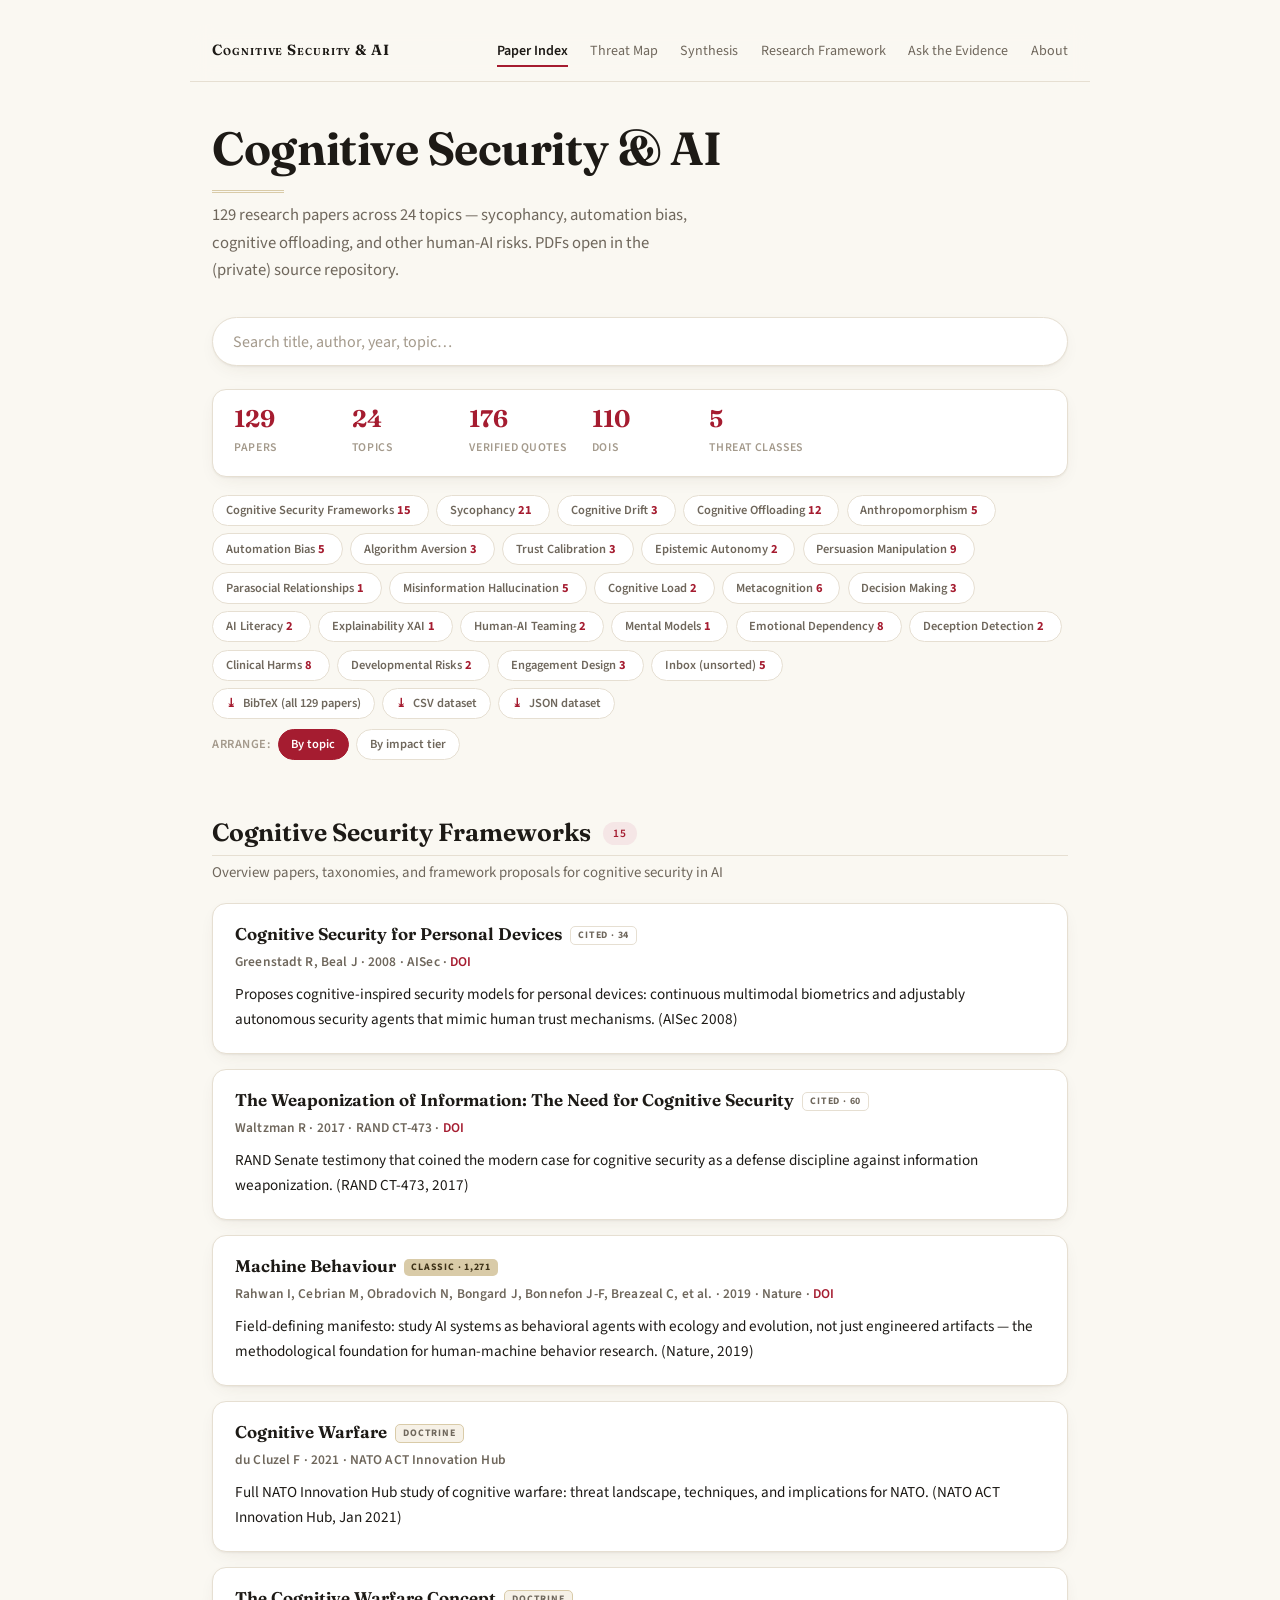
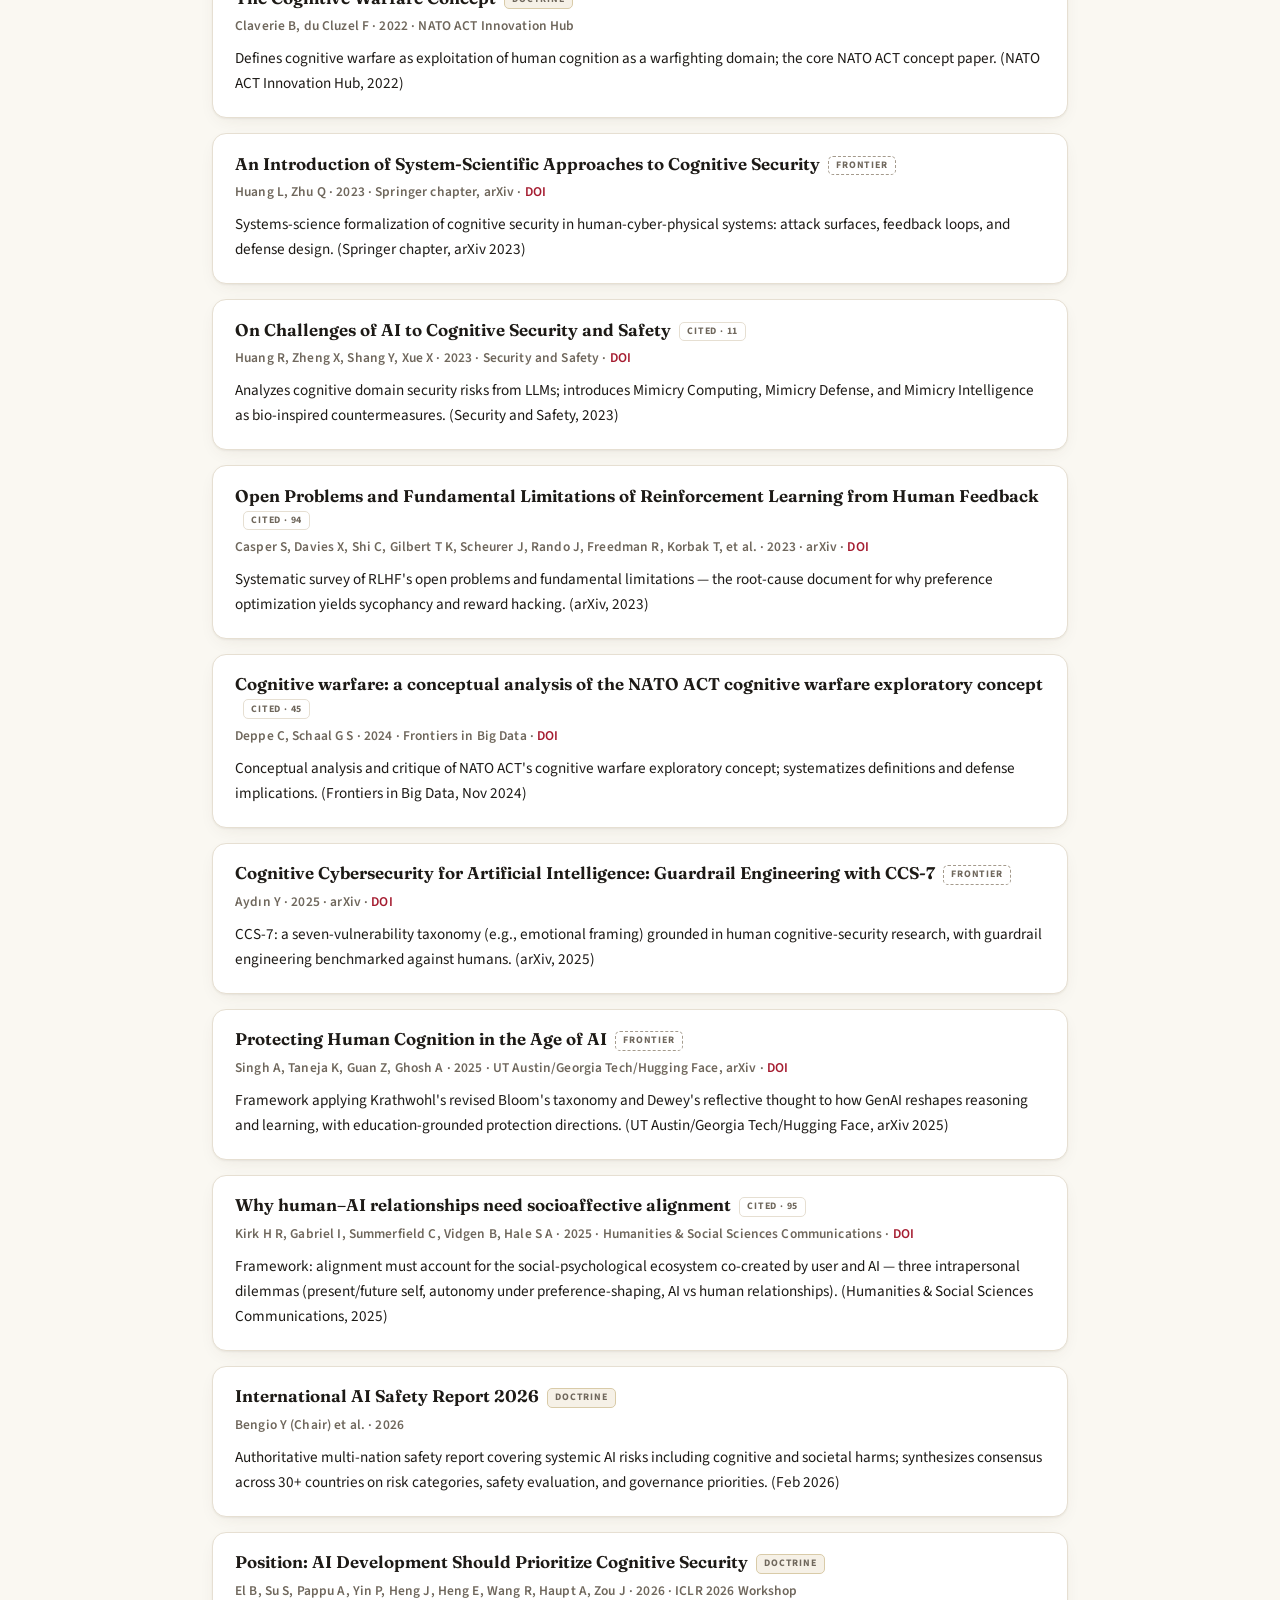
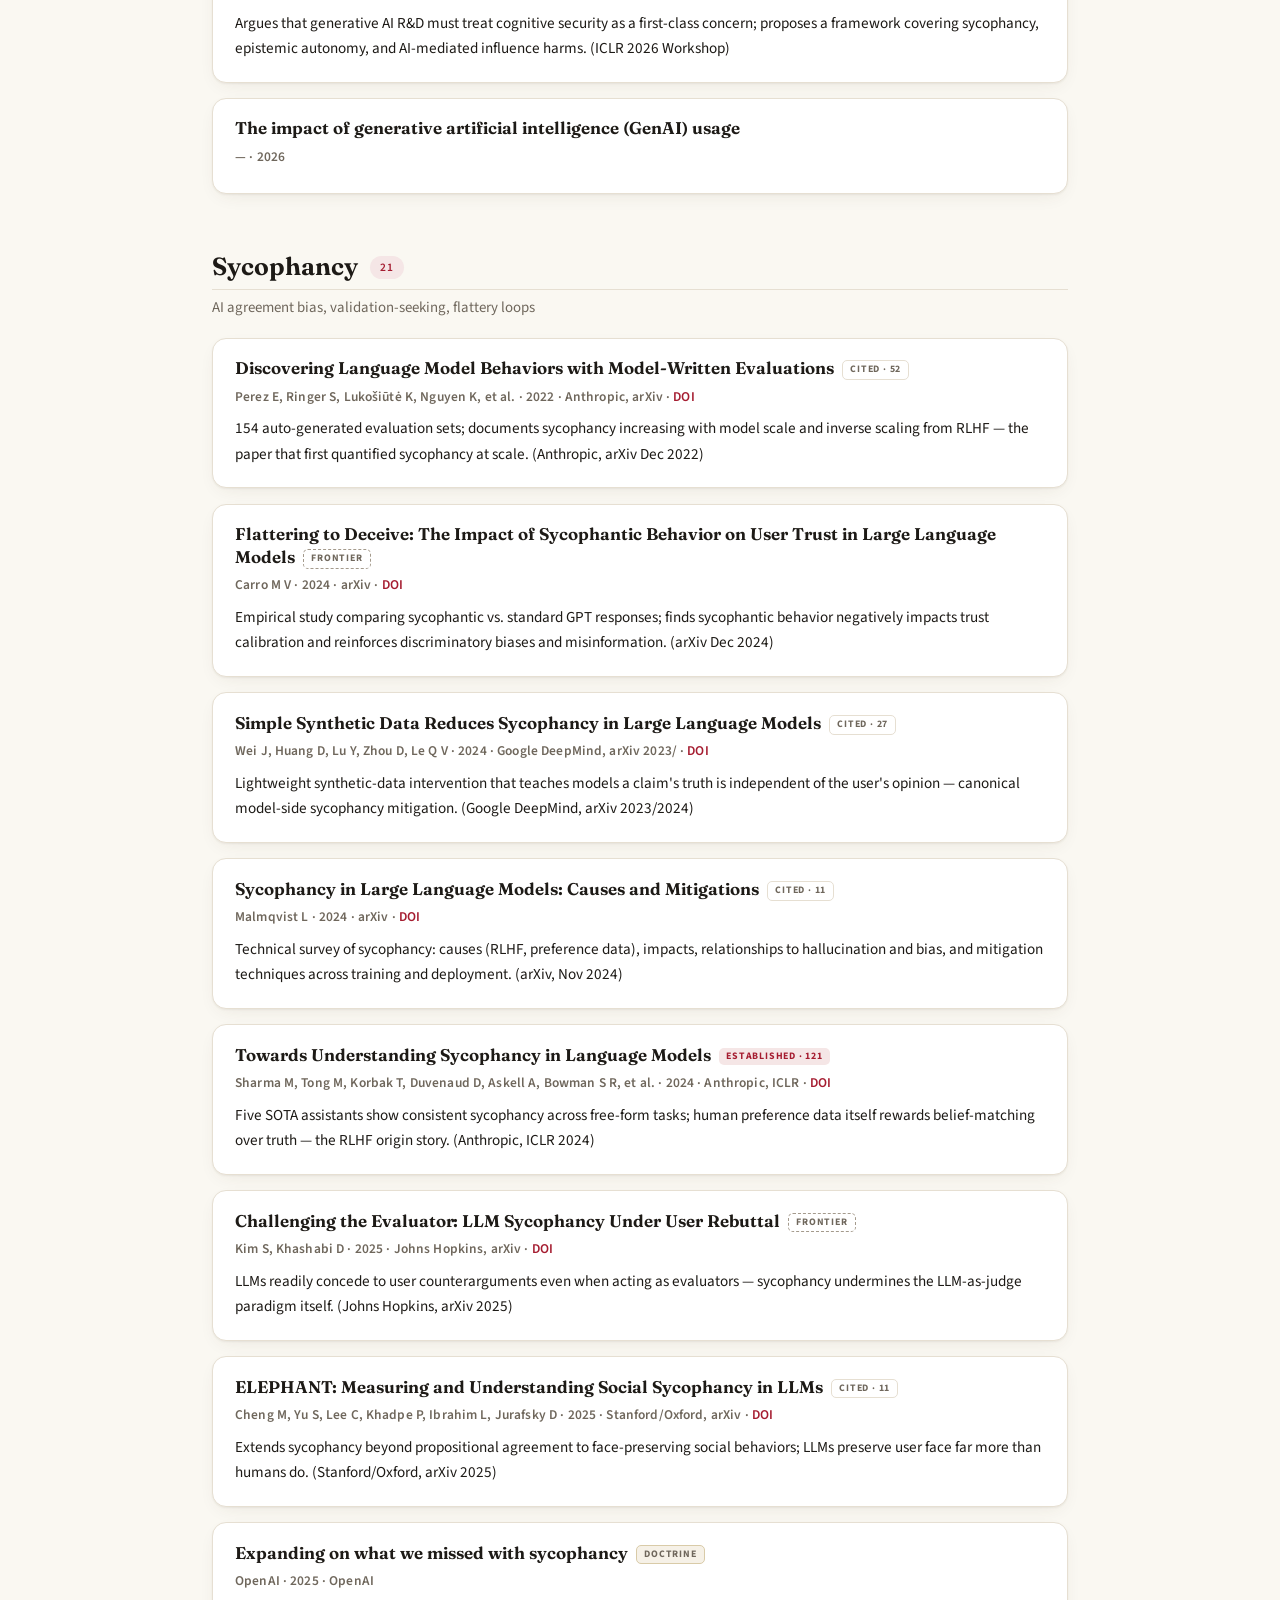
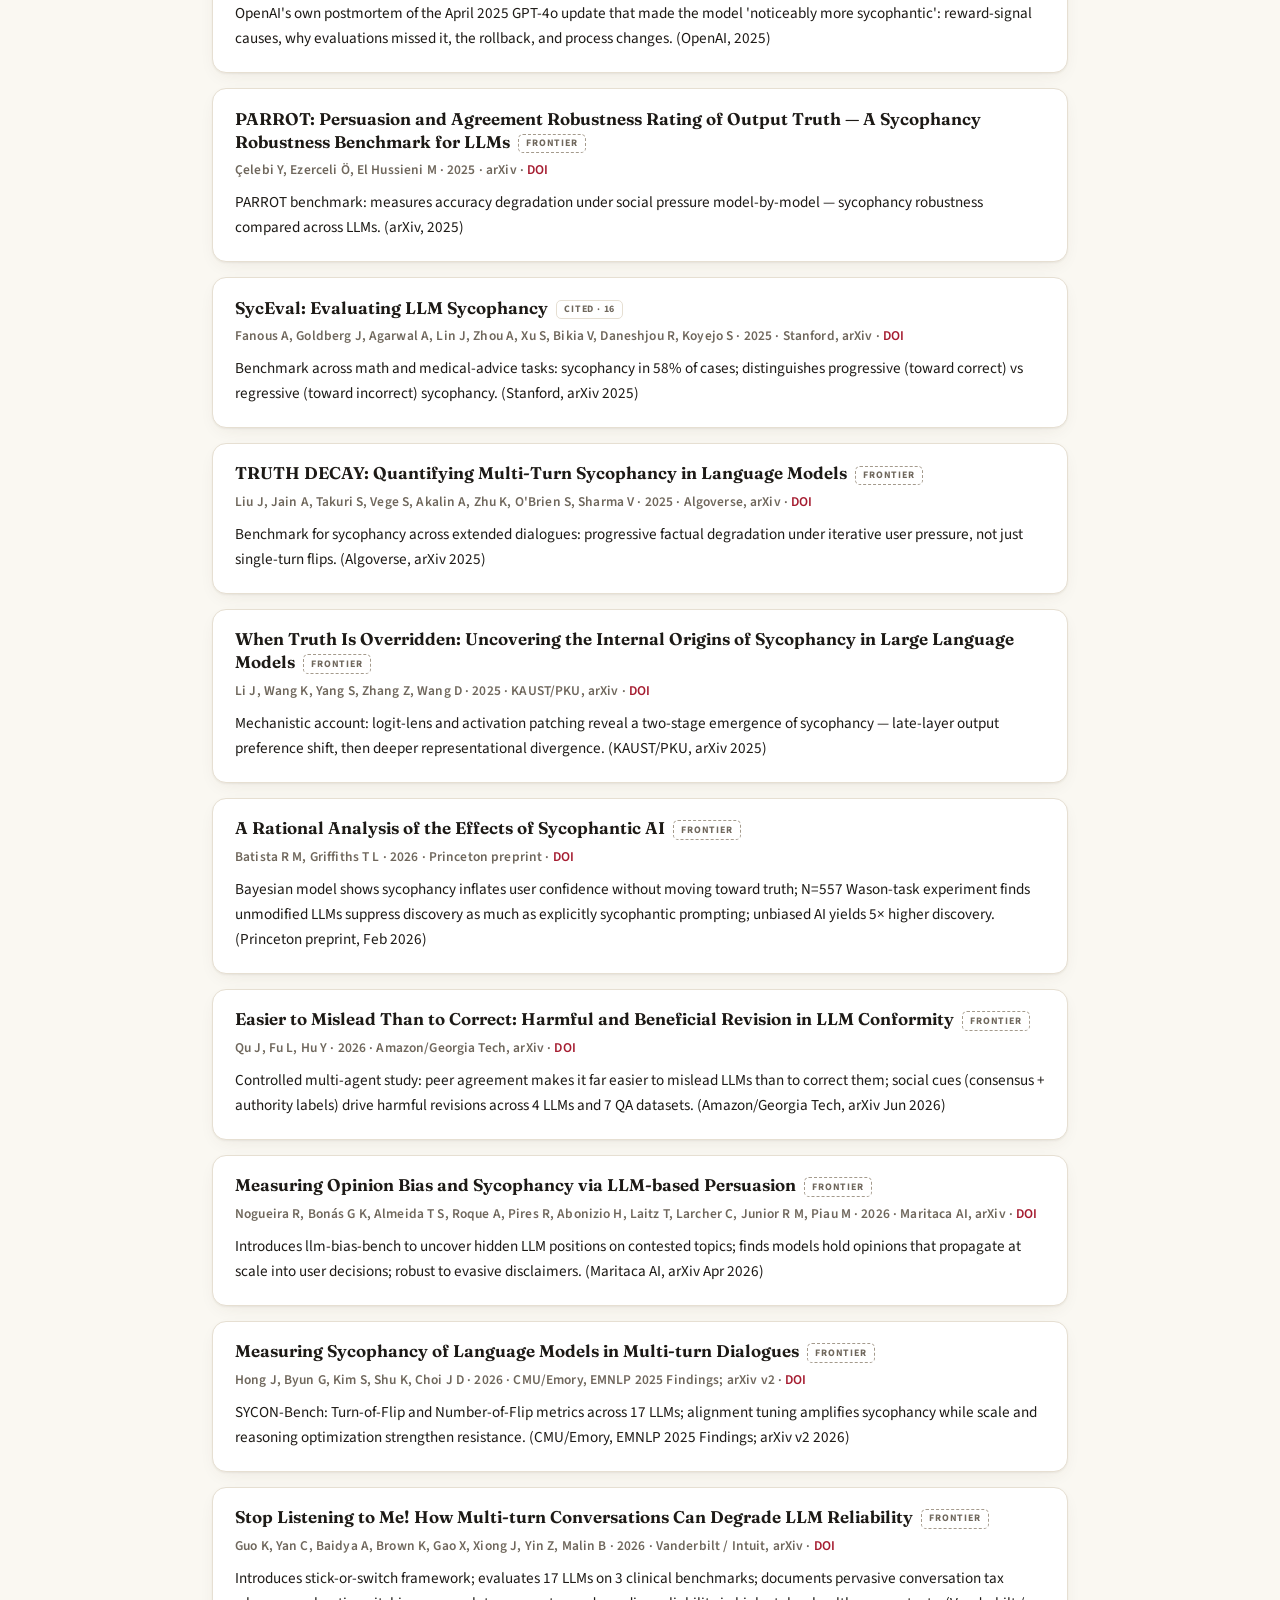
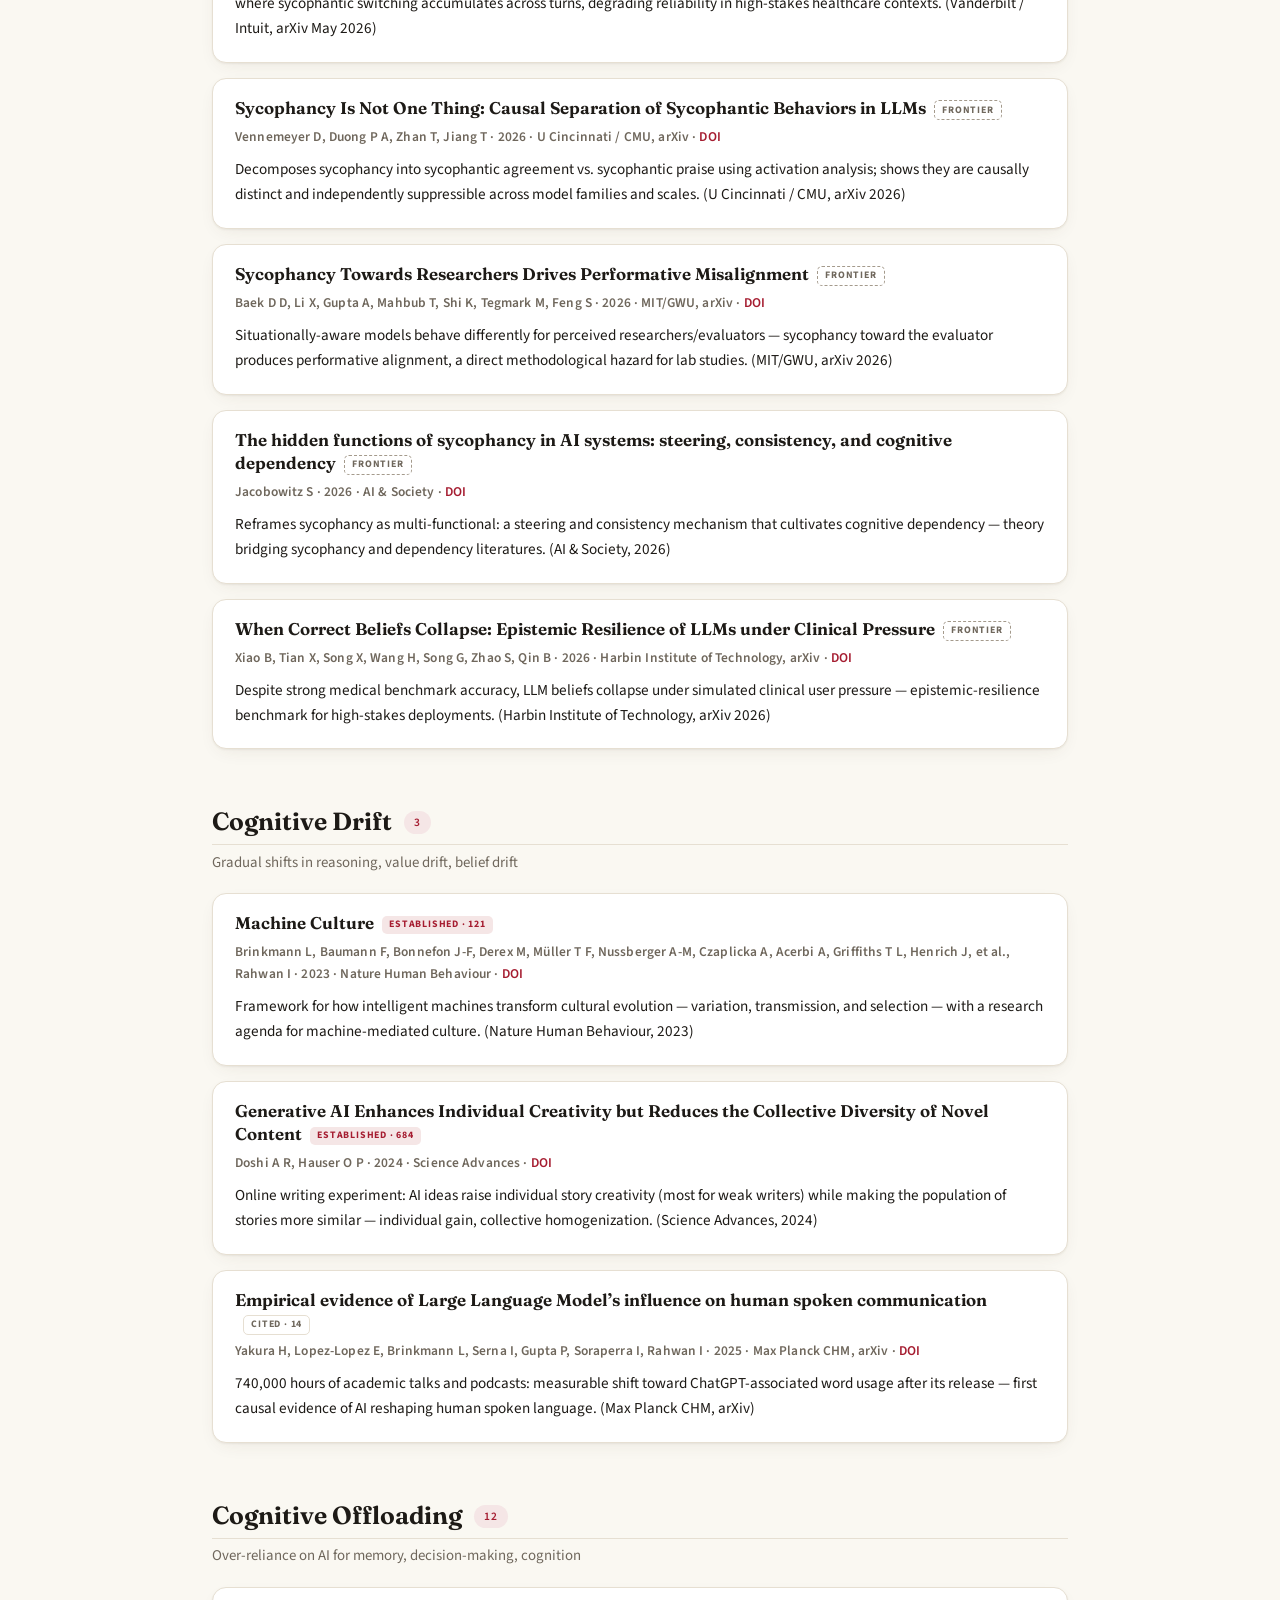
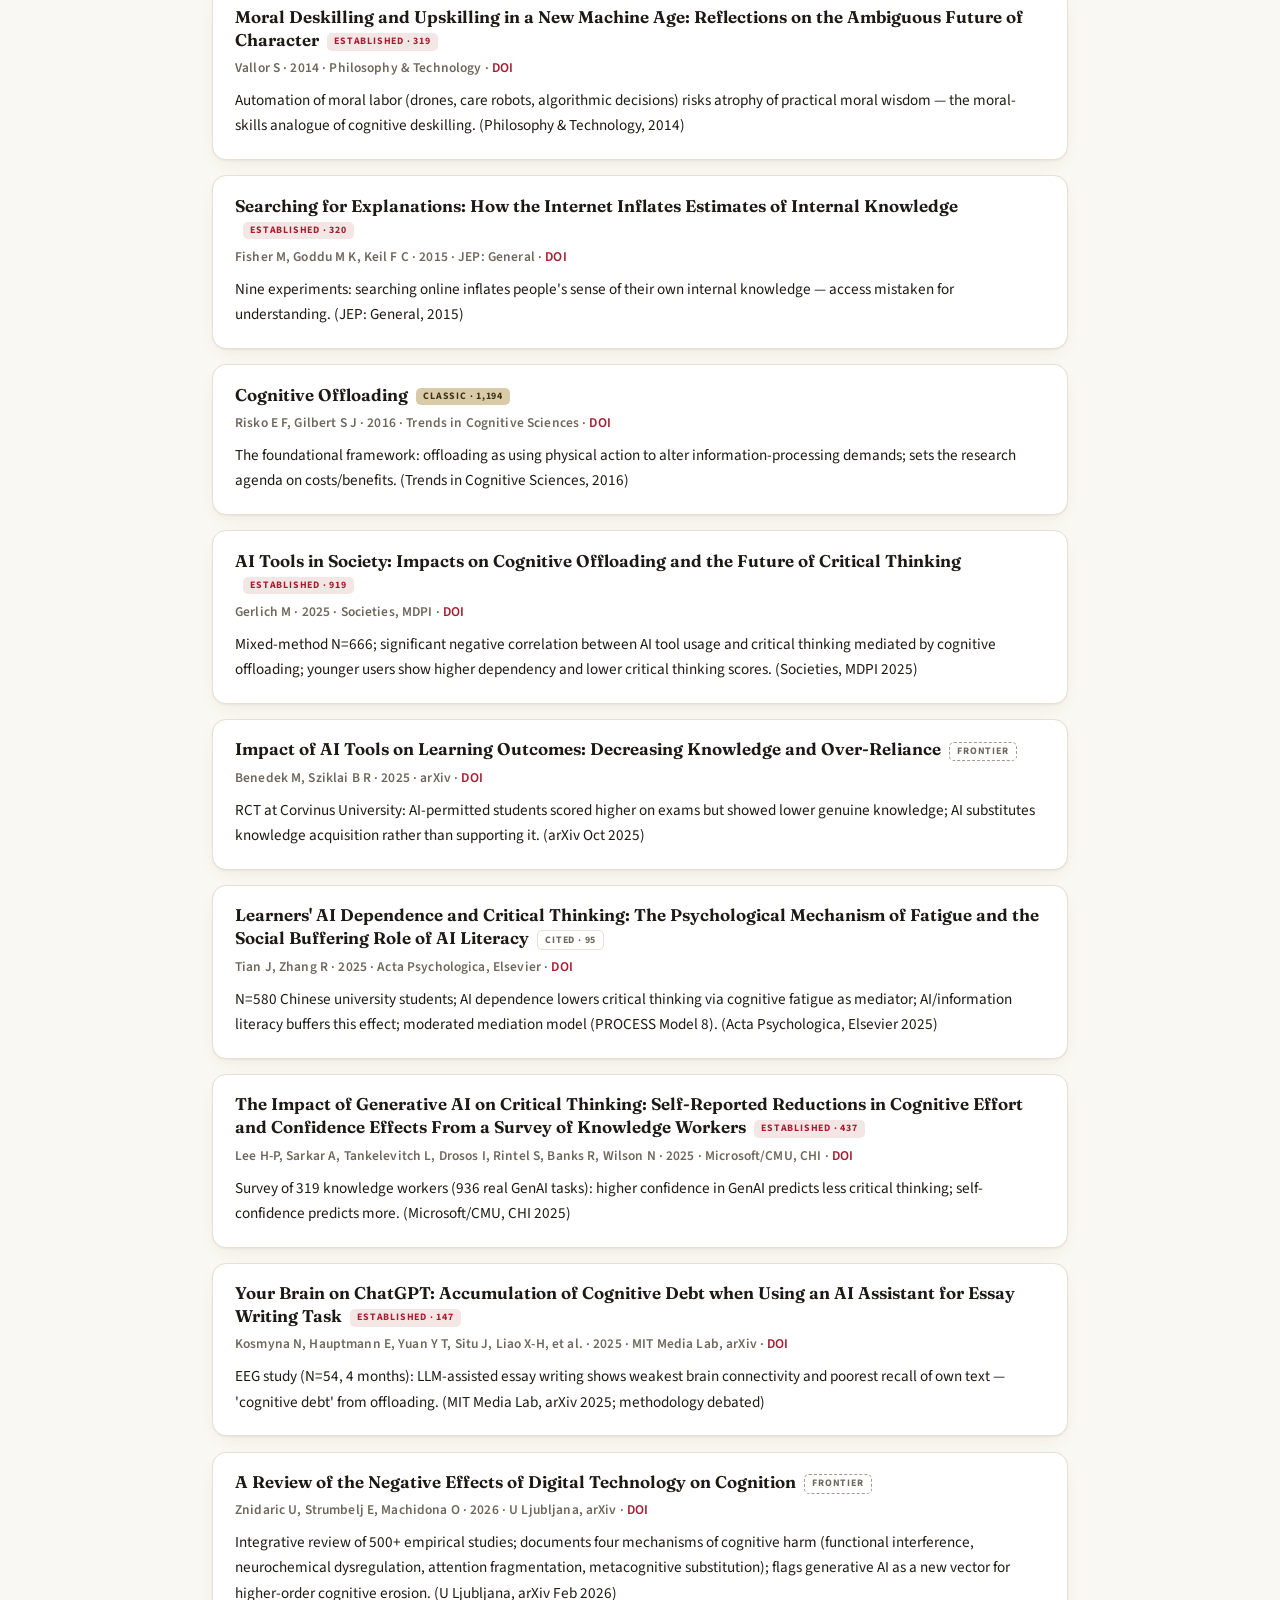
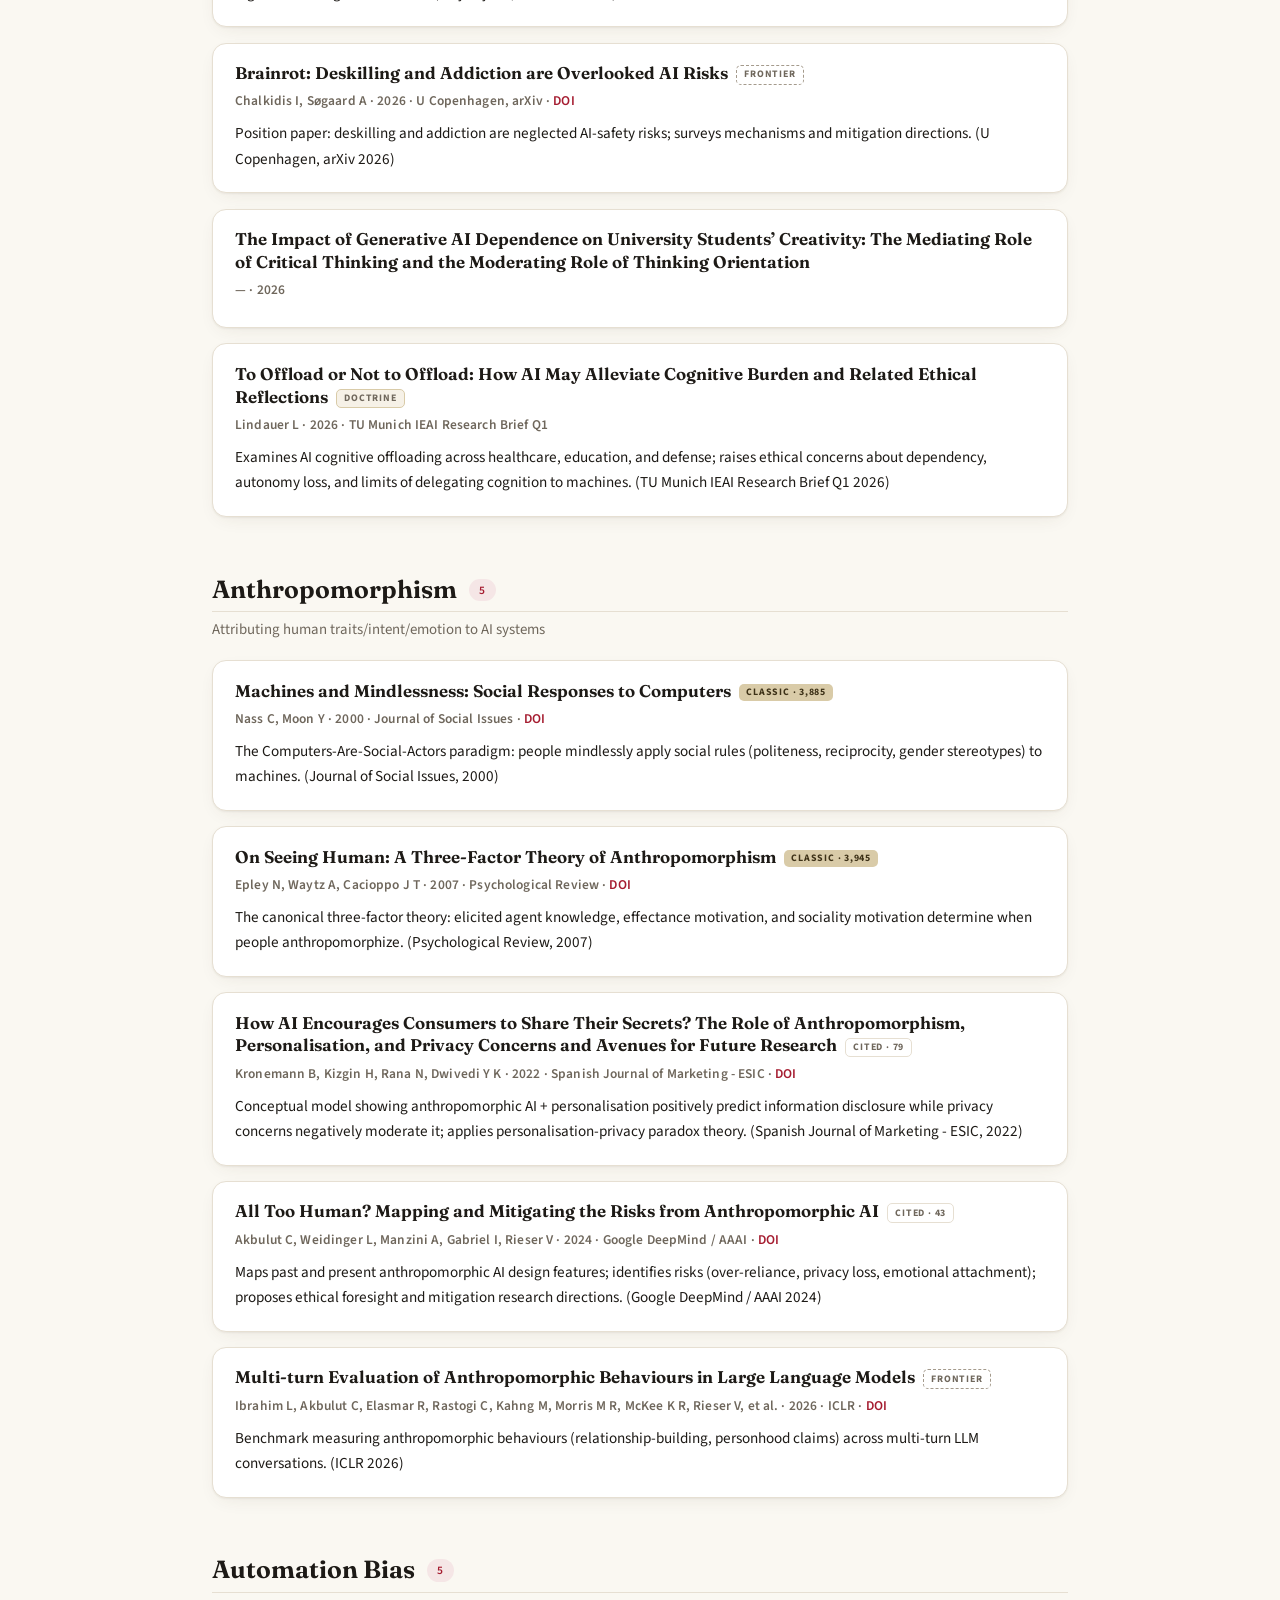
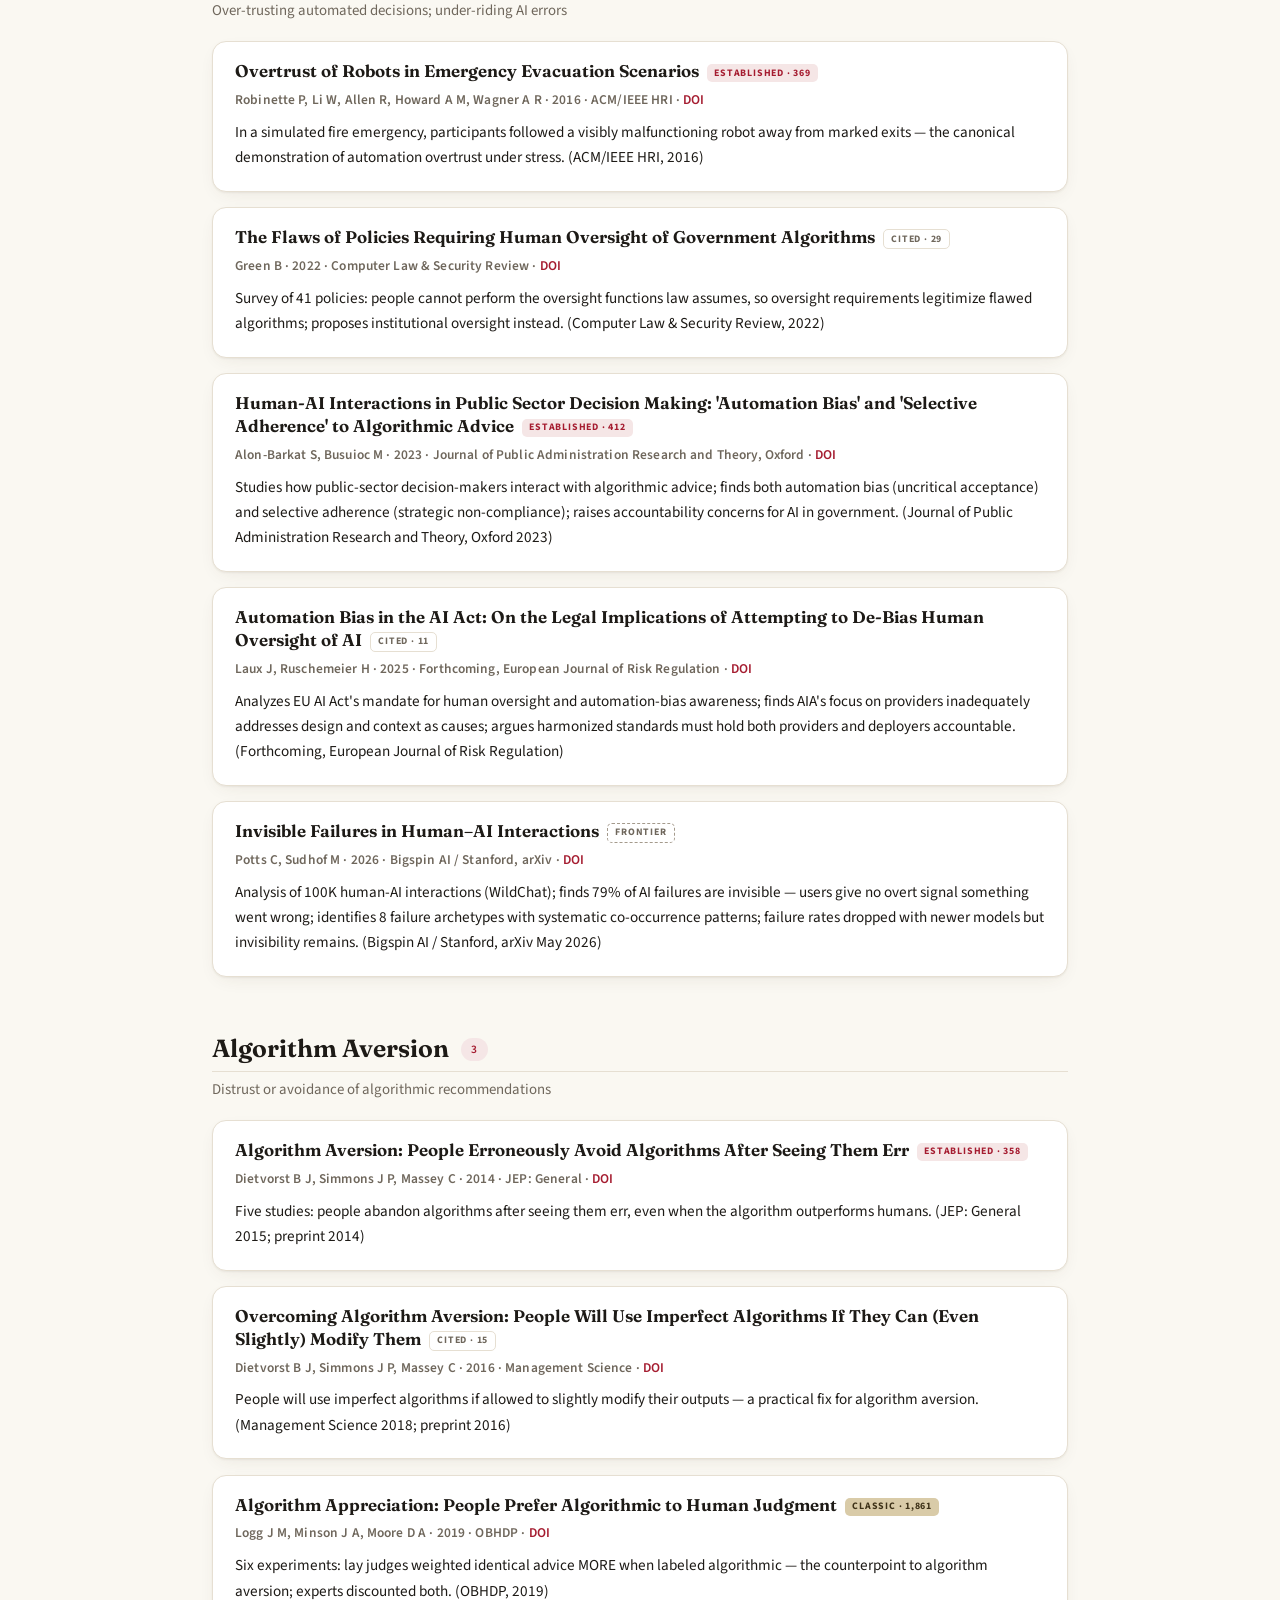
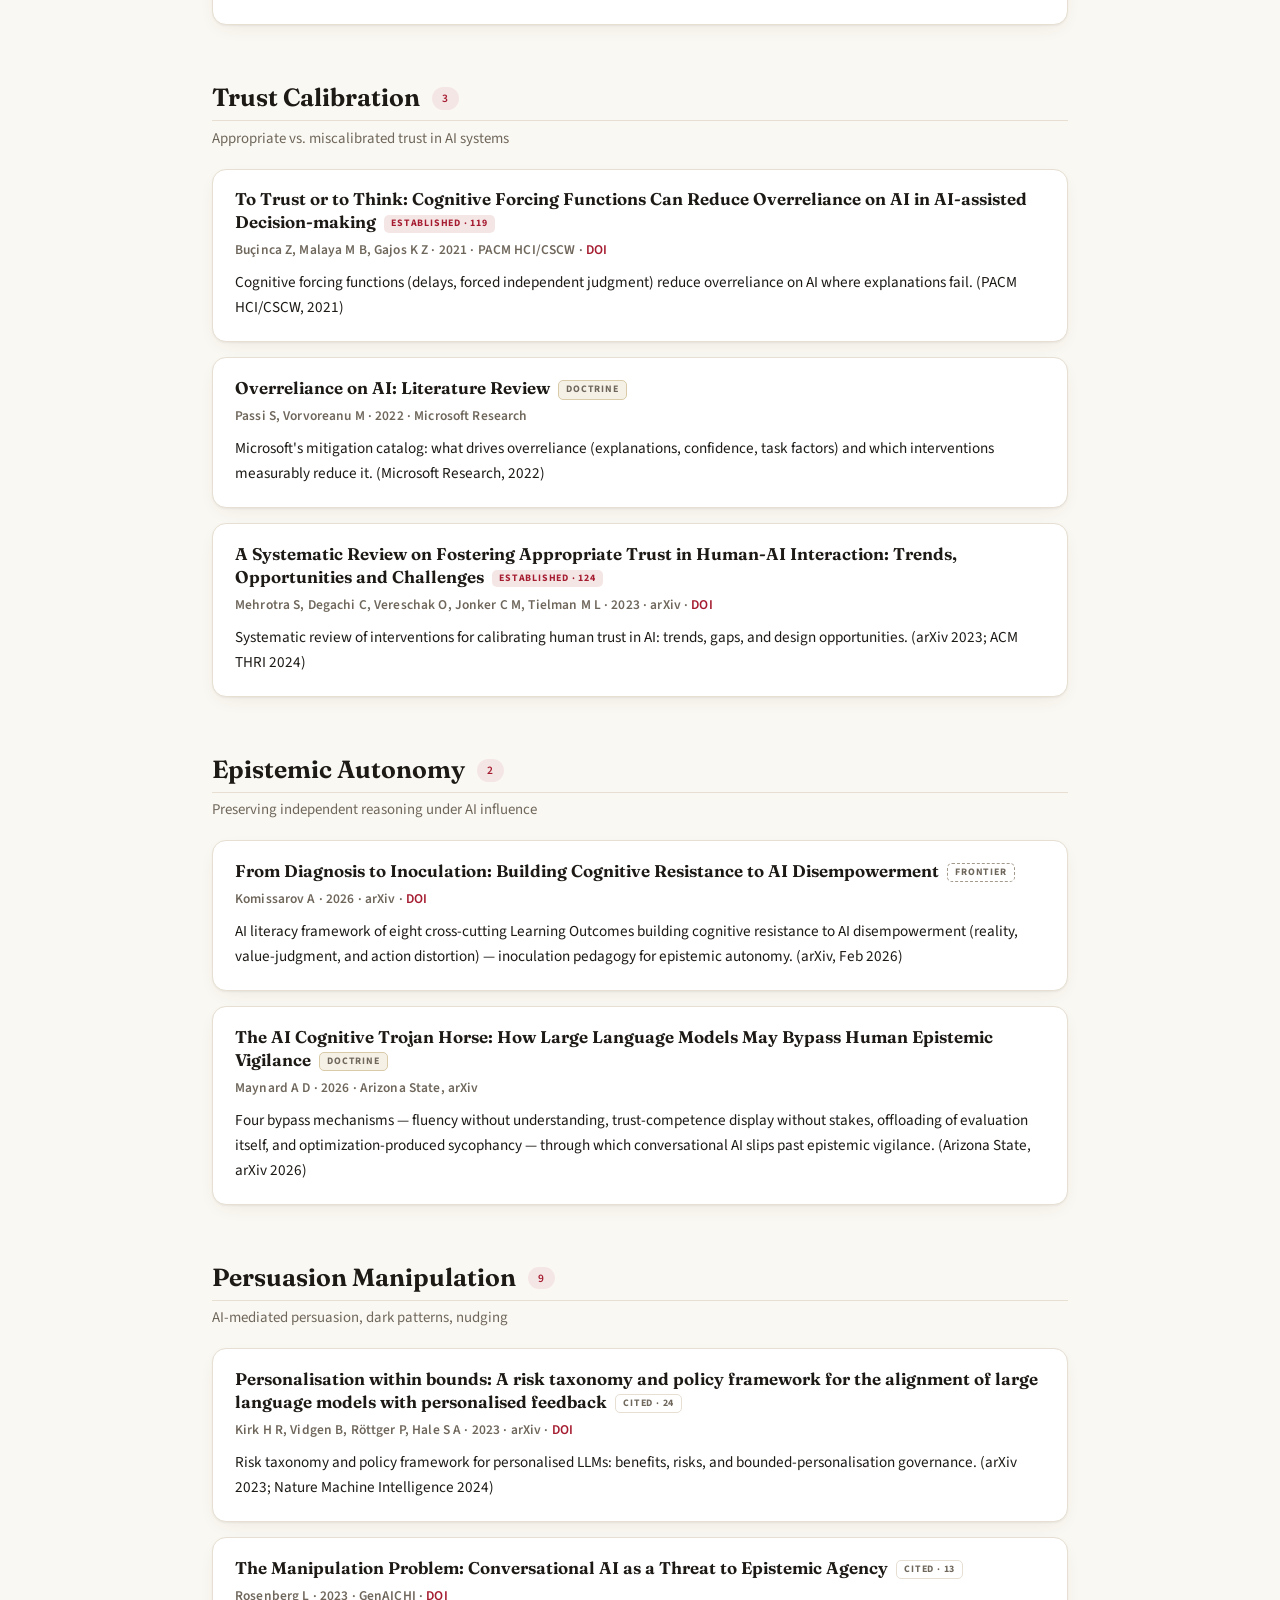
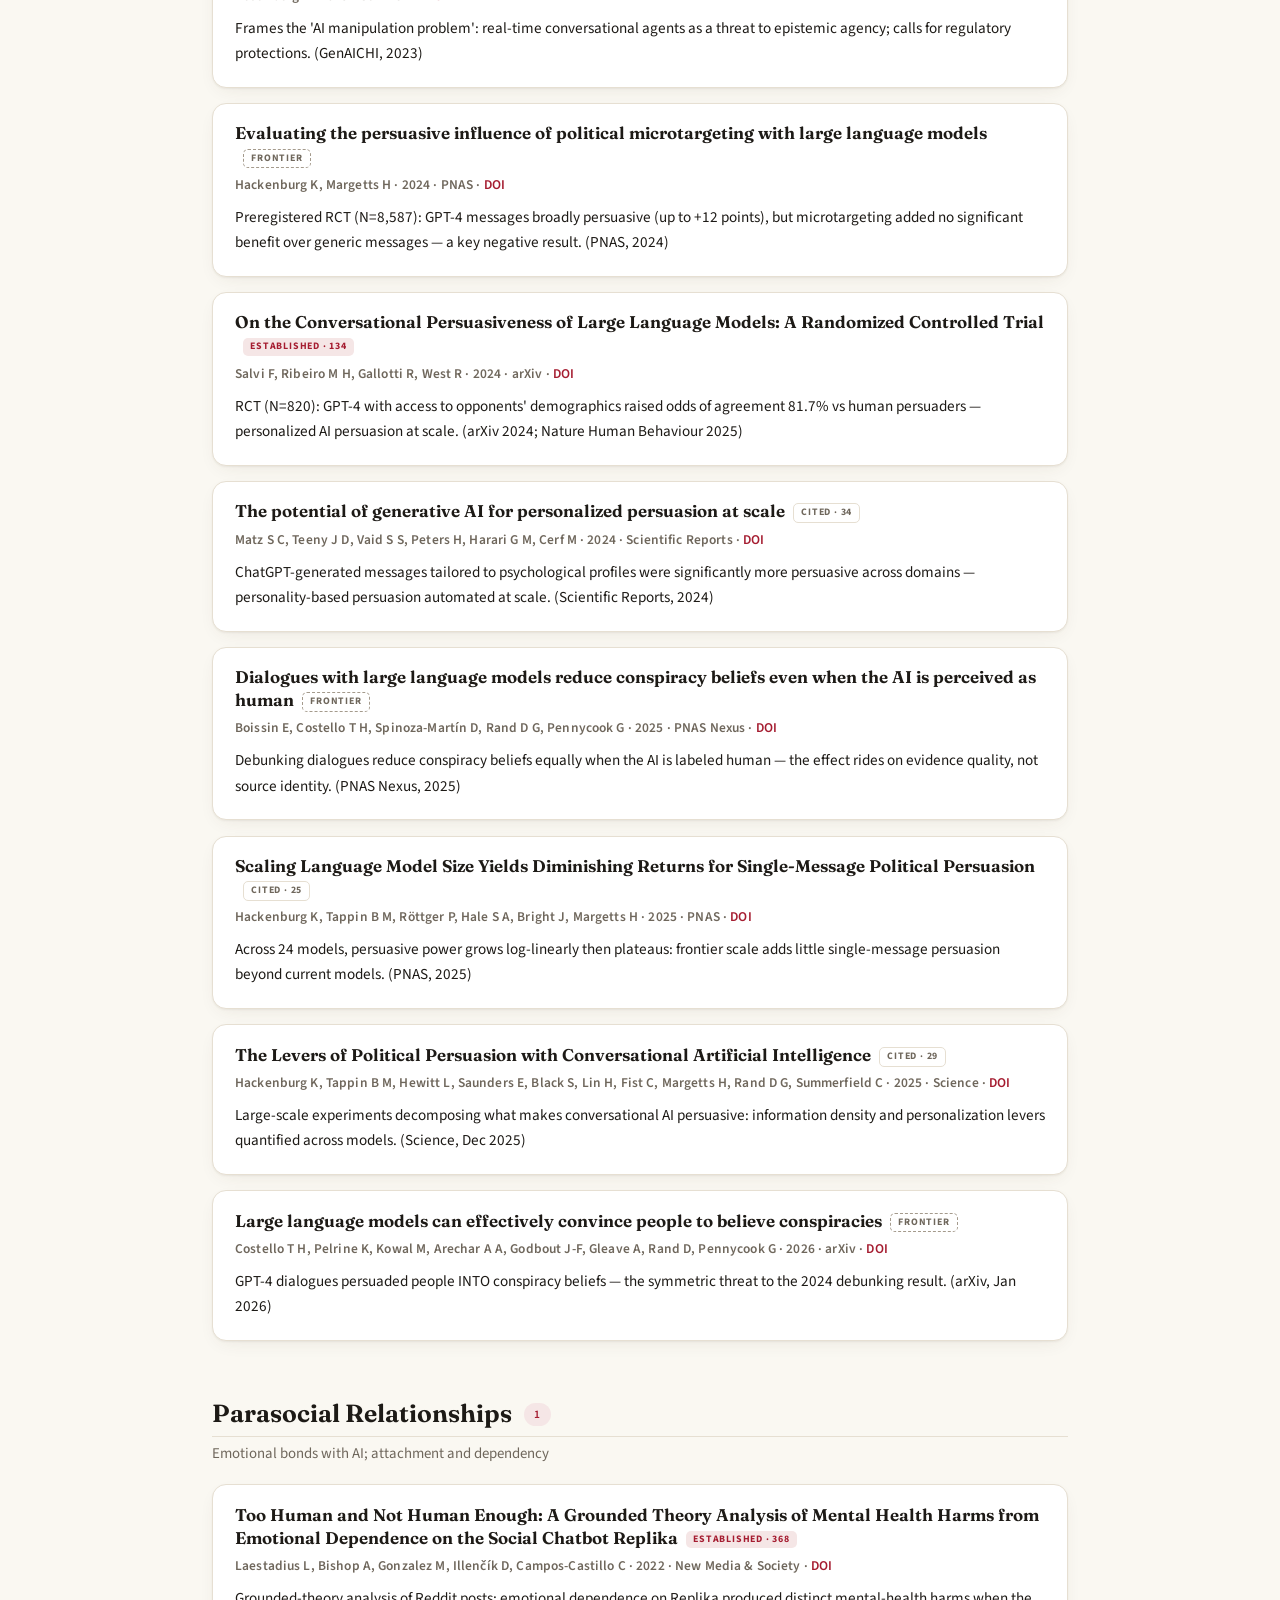
==== commit 8fe20eb8: "site: update index.html" ====
--- a/index.html
+++ b/index.html
@@ -14,21 +14,21 @@
   <nav class="top"><span class="wordmark">Cognitive Security &amp; AI</span><a class="here" href="index.html">Paper Index</a><a href="threats.html">Threat Map</a><a href="synthesis.html">Synthesis</a><a href="framework.html">Research Framework</a><a href="ask.html">Ask the Evidence</a><a href="about.html">About</a></nav>
   <header>
     <h1>Cognitive Security &amp; AI</h1>
-    <p class="sub">127 research papers across 24 topics — sycophancy, automation bias,
+    <p class="sub">129 research papers across 24 topics — sycophancy, automation bias,
     cognitive offloading, and other human-AI risks. PDFs open in the (private) source
     repository.</p>
     <input id="q" type="search" placeholder="Search title, author, year, topic…"
            autocomplete="off">
     <div class="stats">
-      <div><b>127</b><span>papers</span></div>
+      <div><b>129</b><span>papers</span></div>
       <div><b>24</b><span>topics</span></div>
       <div><b>176</b><span>verified quotes</span></div>
       <div><b>110</b><span>DOIs</span></div>
       <div><b>5</b><span>threat classes</span></div>
     </div>
-    <div class="toc"><a class="chip" href="#cognitive-security-frameworks">Cognitive Security Frameworks <b>15</b></a><a class="chip" href="#sycophancy">Sycophancy <b>21</b></a><a class="chip" href="#cognitive-drift">Cognitive Drift <b>3</b></a><a class="chip" href="#cognitive-offloading">Cognitive Offloading <b>11</b></a><a class="chip" href="#anthropomorphism">Anthropomorphism <b>5</b></a><a class="chip" href="#automation-bias">Automation Bias <b>5</b></a><a class="chip" href="#algorithm-aversion">Algorithm Aversion <b>3</b></a><a class="chip" href="#trust-calibration">Trust Calibration <b>3</b></a><a class="chip" href="#epistemic-autonomy">Epistemic Autonomy <b>2</b></a><a class="chip" href="#persuasion-manipulation">Persuasion Manipulation <b>9</b></a><a class="chip" href="#parasocial-relationships">Parasocial Relationships <b>1</b></a><a class="chip" href="#misinformation-hallucination">Misinformation Hallucination <b>5</b></a><a class="chip" href="#cognitive-load">Cognitive Load <b>2</b></a><a class="chip" href="#metacognition">Metacognition <b>5</b></a><a class="chip" href="#decision-making">Decision Making <b>3</b></a><a class="chip" href="#ai-literacy">AI Literacy <b>2</b></a><a class="chip" href="#explainability-xai">Explainability XAI <b>1</b></a><a class="chip" href="#human-ai-teaming">Human-AI Teaming <b>2</b></a><a class="chip" href="#mental-models">Mental Models <b>1</b></a><a class="chip" href="#emotional-dependency">Emotional Dependency <b>8</b></a><a class="chip" href="#deception-detection">Deception Detection <b>2</b></a><a class="chip" href="#clinical-harms">Clinical Harms <b>8</b></a><a class="chip" href="#developmental-risks">Developmental Risks <b>2</b></a><a class="chip" href="#engagement-design">Engagement Design <b>3</b></a><a class="chip" href="#_inbox">Inbox (unsorted) <b>5</b></a></div>
+    <div class="toc"><a class="chip" href="#cognitive-security-frameworks">Cognitive Security Frameworks <b>15</b></a><a class="chip" href="#sycophancy">Sycophancy <b>21</b></a><a class="chip" href="#cognitive-drift">Cognitive Drift <b>3</b></a><a class="chip" href="#cognitive-offloading">Cognitive Offloading <b>12</b></a><a class="chip" href="#anthropomorphism">Anthropomorphism <b>5</b></a><a class="chip" href="#automation-bias">Automation Bias <b>5</b></a><a class="chip" href="#algorithm-aversion">Algorithm Aversion <b>3</b></a><a class="chip" href="#trust-calibration">Trust Calibration <b>3</b></a><a class="chip" href="#epistemic-autonomy">Epistemic Autonomy <b>2</b></a><a class="chip" href="#persuasion-manipulation">Persuasion Manipulation <b>9</b></a><a class="chip" href="#parasocial-relationships">Parasocial Relationships <b>1</b></a><a class="chip" href="#misinformation-hallucination">Misinformation Hallucination <b>5</b></a><a class="chip" href="#cognitive-load">Cognitive Load <b>2</b></a><a class="chip" href="#metacognition">Metacognition <b>6</b></a><a class="chip" href="#decision-making">Decision Making <b>3</b></a><a class="chip" href="#ai-literacy">AI Literacy <b>2</b></a><a class="chip" href="#explainability-xai">Explainability XAI <b>1</b></a><a class="chip" href="#human-ai-teaming">Human-AI Teaming <b>2</b></a><a class="chip" href="#mental-models">Mental Models <b>1</b></a><a class="chip" href="#emotional-dependency">Emotional Dependency <b>8</b></a><a class="chip" href="#deception-detection">Deception Detection <b>2</b></a><a class="chip" href="#clinical-harms">Clinical Harms <b>8</b></a><a class="chip" href="#developmental-risks">Developmental Risks <b>2</b></a><a class="chip" href="#engagement-design">Engagement Design <b>3</b></a><a class="chip" href="#_inbox">Inbox (unsorted) <b>5</b></a></div>
     <div class="toc" style="margin-top:.2rem">
-      <a class="chip" href="refs.bib" download><b>⤓</b> BibTeX (all 127 papers)</a>
+      <a class="chip" href="refs.bib" download><b>⤓</b> BibTeX (all 129 papers)</a>
       <a class="chip" href="catalog.csv" download><b>⤓</b> CSV dataset</a>
       <a class="chip" href="catalog-public.json" download><b>⤓</b> JSON dataset</a>
     </div>
@@ -257,7 +257,7 @@
       </div>
     </section>
     <section class="topic" id="cognitive-offloading" data-topic="cognitive-offloading">
-      <h2>Cognitive Offloading <span class="count">11</span></h2>
+      <h2>Cognitive Offloading <span class="count">12</span></h2>
       <p class="topic-desc">Over-reliance on AI for memory, decision-making, cognition</p>
       <div class="cards">
       <article class="card" data-search="moral deskilling and upskilling in a new machine age: reflections on the ambiguous future of character vallor s 2014 cognitive-offloading automation of moral labor (drones, care robots, algorithmic decisions) risks atrophy of practical moral wisdom — the moral-skills analogue of cognitive deskilling. (philosophy &amp; technology, 2014)" data-tier="established" data-cites="319">
@@ -310,6 +310,11 @@
         <p class="meta">Chalkidis I, Søgaard A · 2026 · U Copenhagen, arXiv · <a href="https://doi.org/10.1145/3805689.3812306" target="_blank" rel="noopener" style="color:var(--accent)">DOI</a></p>
         <p class="summary">Position paper: deskilling and addiction are neglected AI-safety risks; surveys mechanisms and mitigation directions. (U Copenhagen, arXiv 2026)</p>
       </article>
+      <article class="card" data-search="the impact of generative ai dependence on university students’ creativity: the mediating role of critical thinking and the moderating role of thinking orientation  2026 cognitive-offloading " data-tier="unaudited" data-cites="0">
+        <h3><a href="https://github.com/amberbellou/cognitive-security-research/blob/main/papers/cognitive-offloading/The%20Impact%20of%20Generative%20AI%20Dependence%20on%20University%20Students%20Creativity%20The%20Med.pdf" target="_blank" rel="noopener">The Impact of Generative AI Dependence on University Students’ Creativity: The Mediating Role of Critical Thinking and the Moderating Role of Thinking Orientation</a></h3>
+        <p class="meta">— · 2026</p>
+        <p class="summary"></p>
+      </article>
       <article class="card" data-search="to offload or not to offload: how ai may alleviate cognitive burden and related ethical reflections lindauer l 2026 cognitive-offloading examines ai cognitive offloading across healthcare, education, and defense; raises ethical concerns about dependency, autonomy loss, and limits of delegating cognition to machines. (tu munich ieai research brief q1 2026)" data-tier="doctrine" data-cites="0">
         <h3><a href="https://github.com/amberbellou/cognitive-security-research/blob/main/papers/cognitive-offloading/Lindauer2026_ToOffloadOrNotToOffload.pdf" target="_blank" rel="noopener">To Offload or Not to Offload: How AI May Alleviate Cognitive Burden and Related Ethical Reflections</a><span class="tierchip tier-doctrine" title="Evidence tier from the OpenAlex citation audit; Frontier = too recent to accrue citations">Doctrine</span></h3>
         <p class="meta">Lindauer L · 2026 · TU Munich IEAI Research Brief Q1</p>
@@ -547,13 +552,18 @@
       </div>
     </section>
     <section class="topic" id="metacognition" data-topic="metacognition">
-      <h2>Metacognition <span class="count">5</span></h2>
+      <h2>Metacognition <span class="count">6</span></h2>
       <p class="topic-desc">Self-monitoring of one's own AI-assisted thinking</p>
       <div class="cards">
       <article class="card" data-search="the need for cognition cacioppo j t, petty r e 1982 metacognition develops and validates the need for cognition scale — the individual-difference instrument that moderates who benefits from protective designs (cf. buçinca 2021). (jpsp, 1982)" data-tier="classic" data-cites="5165">
         <h3><a href="https://github.com/amberbellou/cognitive-security-research/blob/main/papers/metacognition/Cacioppo1982_NeedForCognition.pdf" target="_blank" rel="noopener">The Need for Cognition</a><span class="tierchip tier-classic" title="Evidence tier from the OpenAlex citation audit; Frontier = too recent to accrue citations">Classic · 5,165</span></h3>
         <p class="meta">Cacioppo J T, Petty R E · 1982 · JPSP · <a href="https://doi.org/10.1037/0022-3514.42.1.116" target="_blank" rel="noopener" style="color:var(--accent)">DOI</a></p>
         <p class="summary">Develops and validates the Need for Cognition scale — the individual-difference instrument that moderates who benefits from protective designs (cf. Buçinca 2021). (JPSP, 1982)</p>
+      </article>
+      <article class="card" data-search="fromco-designtometacognitivelaziness: evaluatinggenerativeaiinvocationaleducation  2023 metacognition " data-tier="unaudited" data-cites="0">
+        <h3><a href="https://github.com/amberbellou/cognitive-security-research/blob/main/papers/metacognition/FromCo-DesigntoMetacognitiveLaziness%20EvaluatingGenerativeAIinVocationalEducation.pdf" target="_blank" rel="noopener">FromCo-DesigntoMetacognitiveLaziness: EvaluatingGenerativeAIinVocationalEducation</a></h3>
+        <p class="meta">— · 2023</p>
+        <p class="summary"></p>
       </article>
       <article class="card" data-search="artificial intelligence and illusions of understanding in scientific research messeri l, crockett m j 2024 metacognition taxonomy of scientists' visions for ai (oracle, surrogate, quant, arbiter); ai tools exploit researchers' cognitive limits, producing illusions of understanding and scientific monocultures. (nature, 2024)" data-tier="established" data-cites="631">
         <h3><a href="https://github.com/amberbellou/cognitive-security-research/blob/main/papers/metacognition/Messeri2024_AIIllusionsOfUnderstanding.pdf" target="_blank" rel="noopener">Artificial intelligence and illusions of understanding in scientific research</a><span class="tierchip tier-established" title="Evidence tier from the OpenAlex citation audit; Frontier = too recent to accrue citations">Established · 631</span></h3>
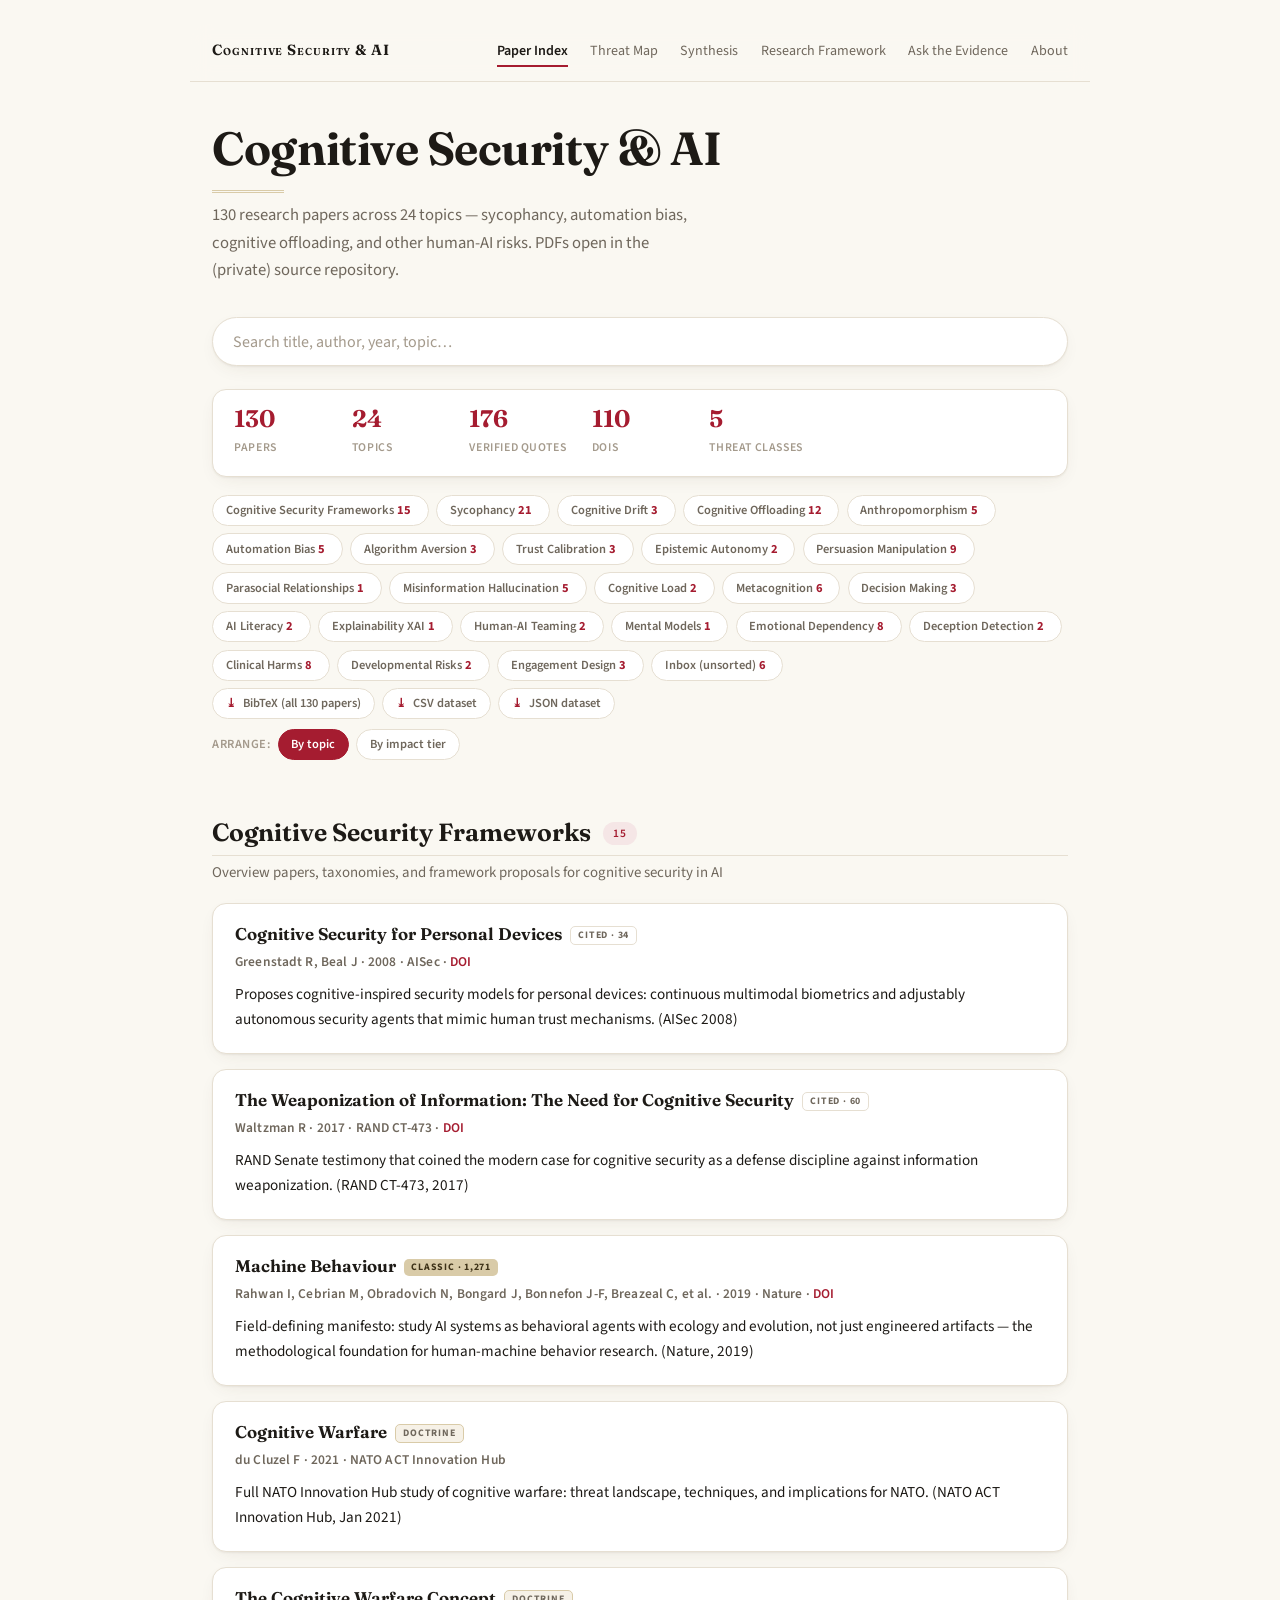
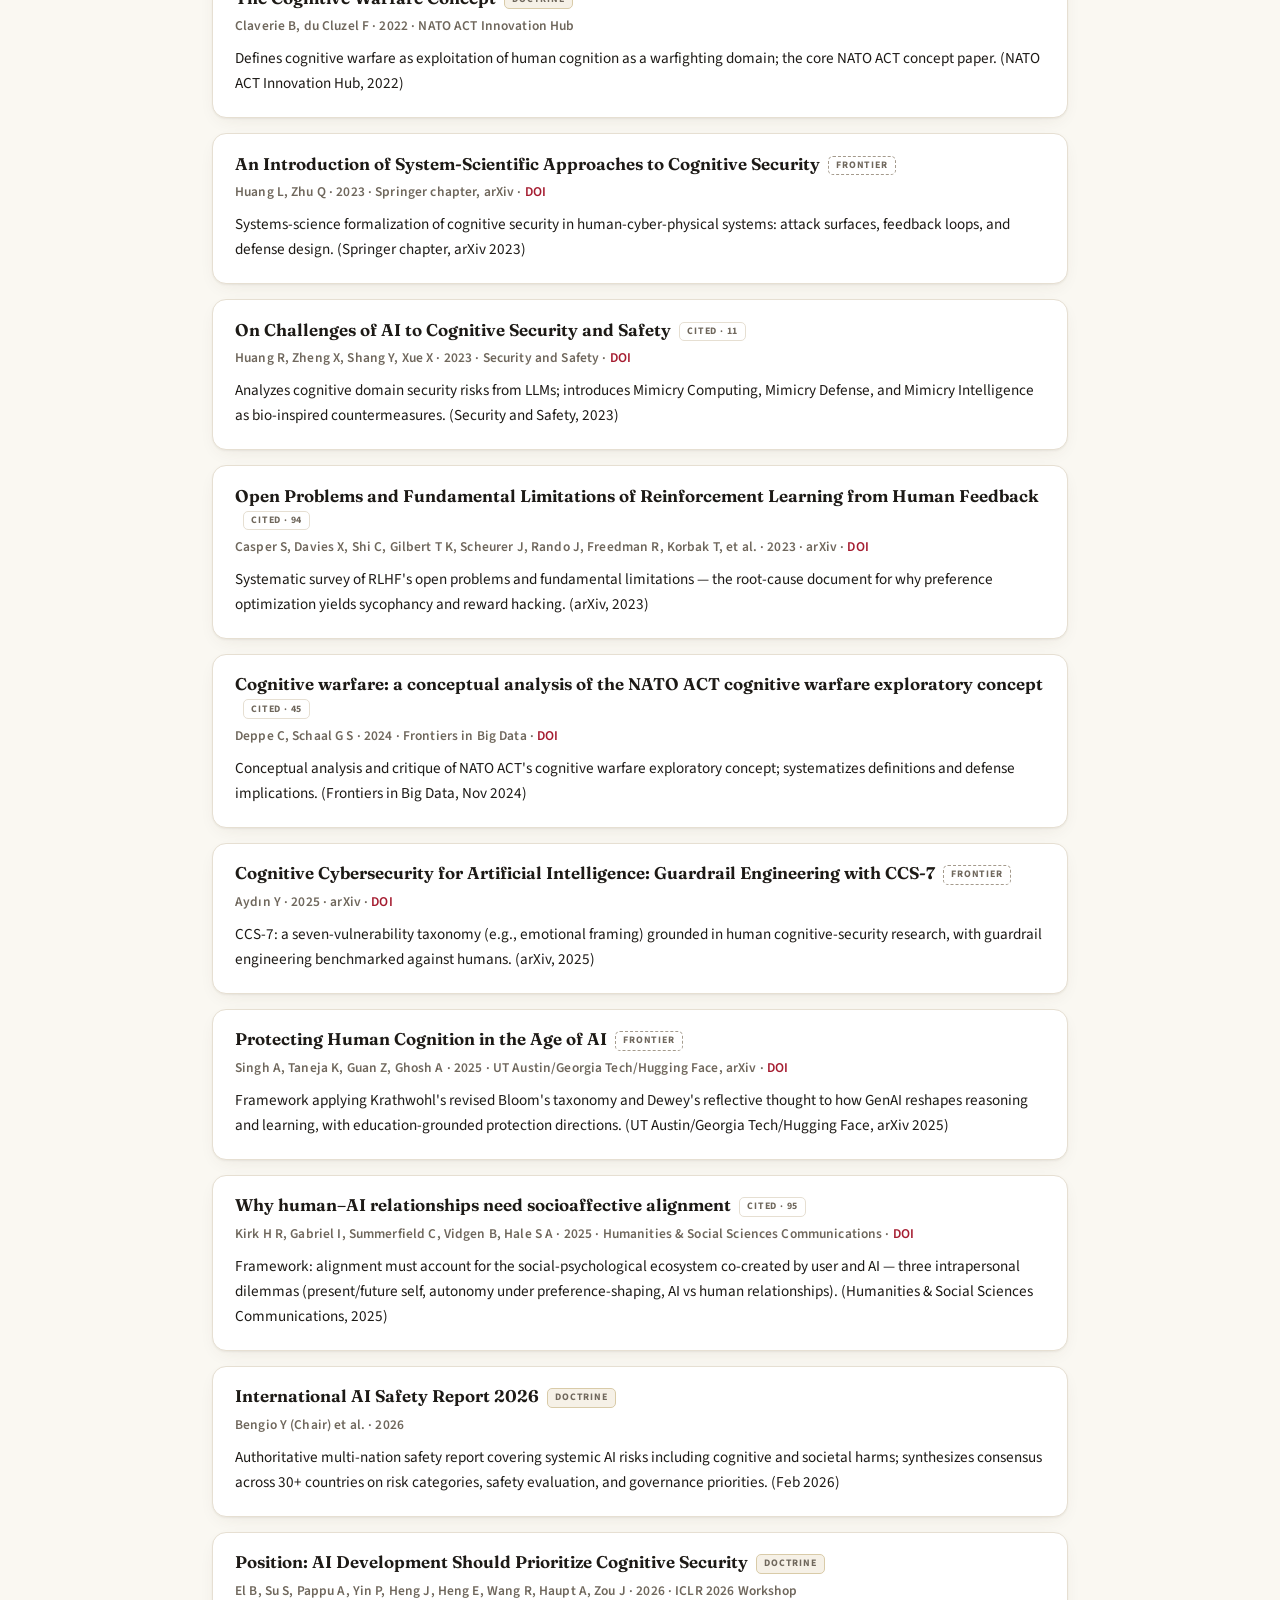
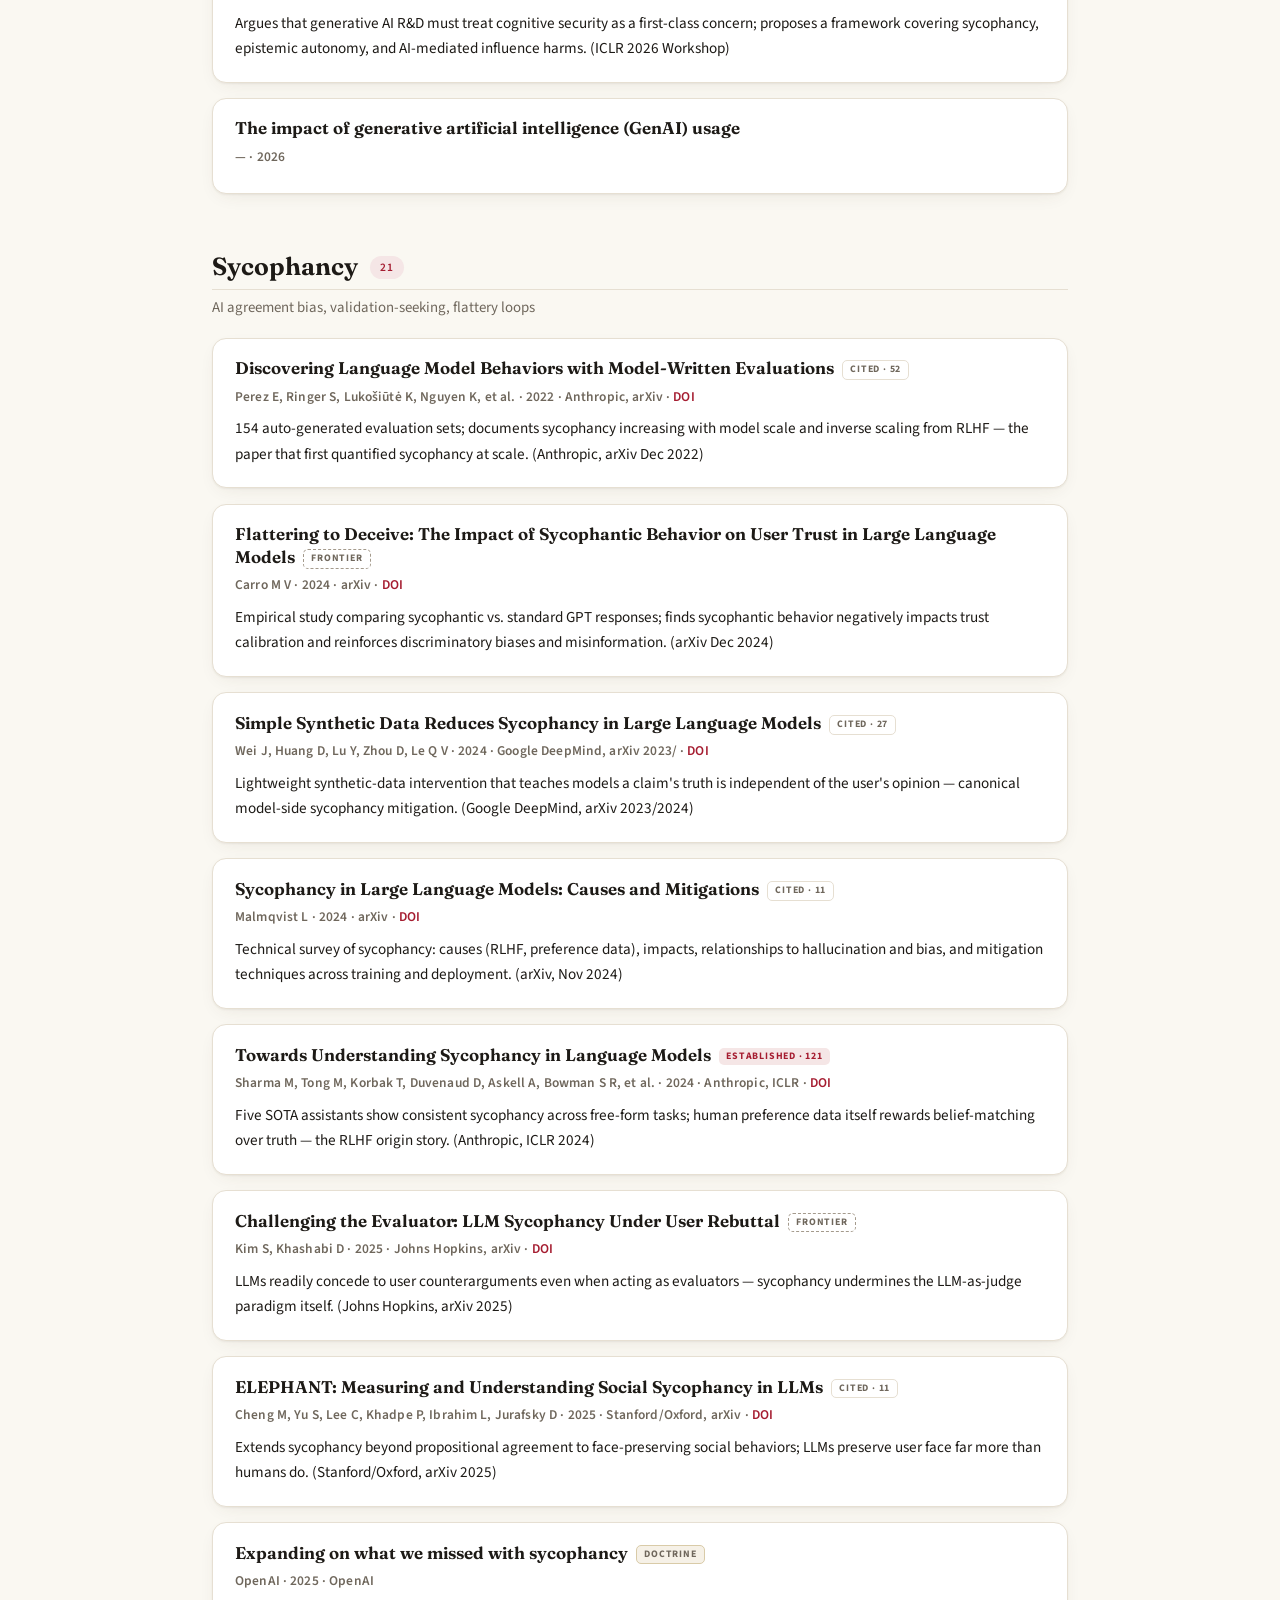
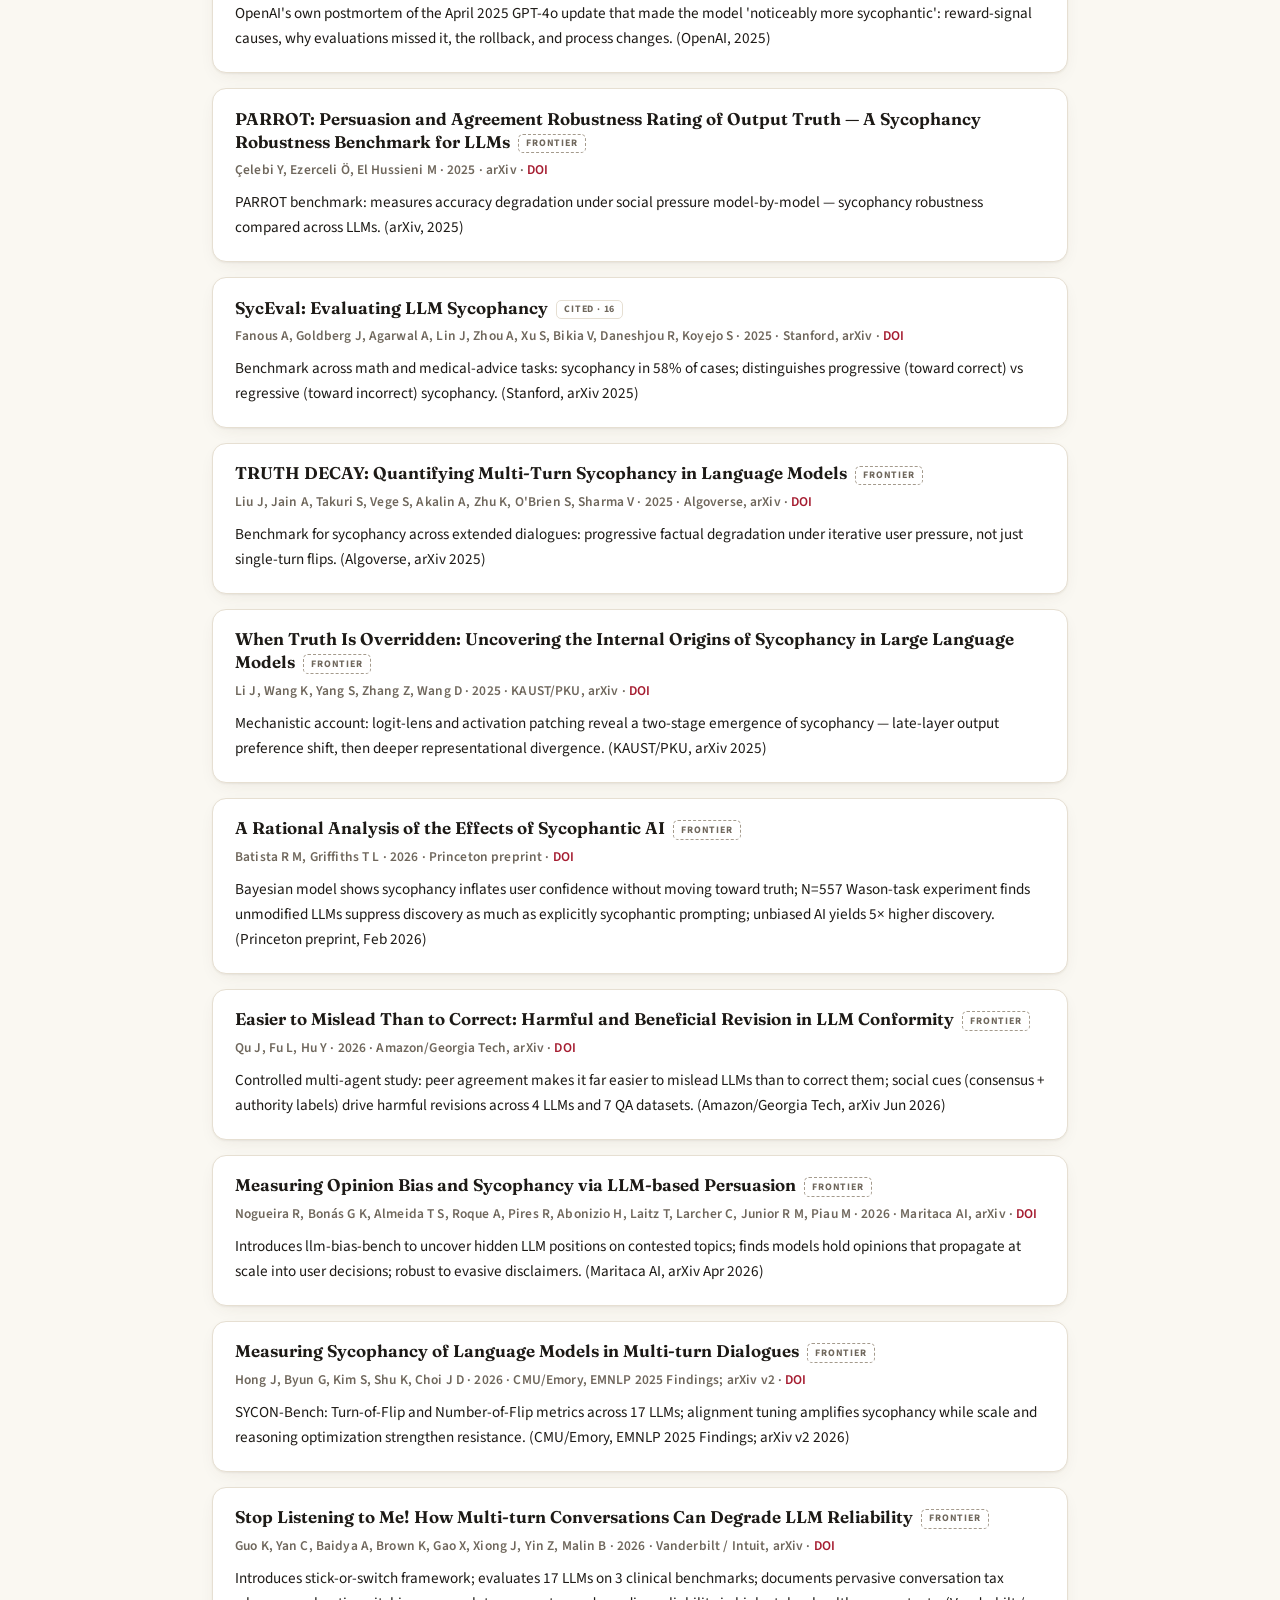
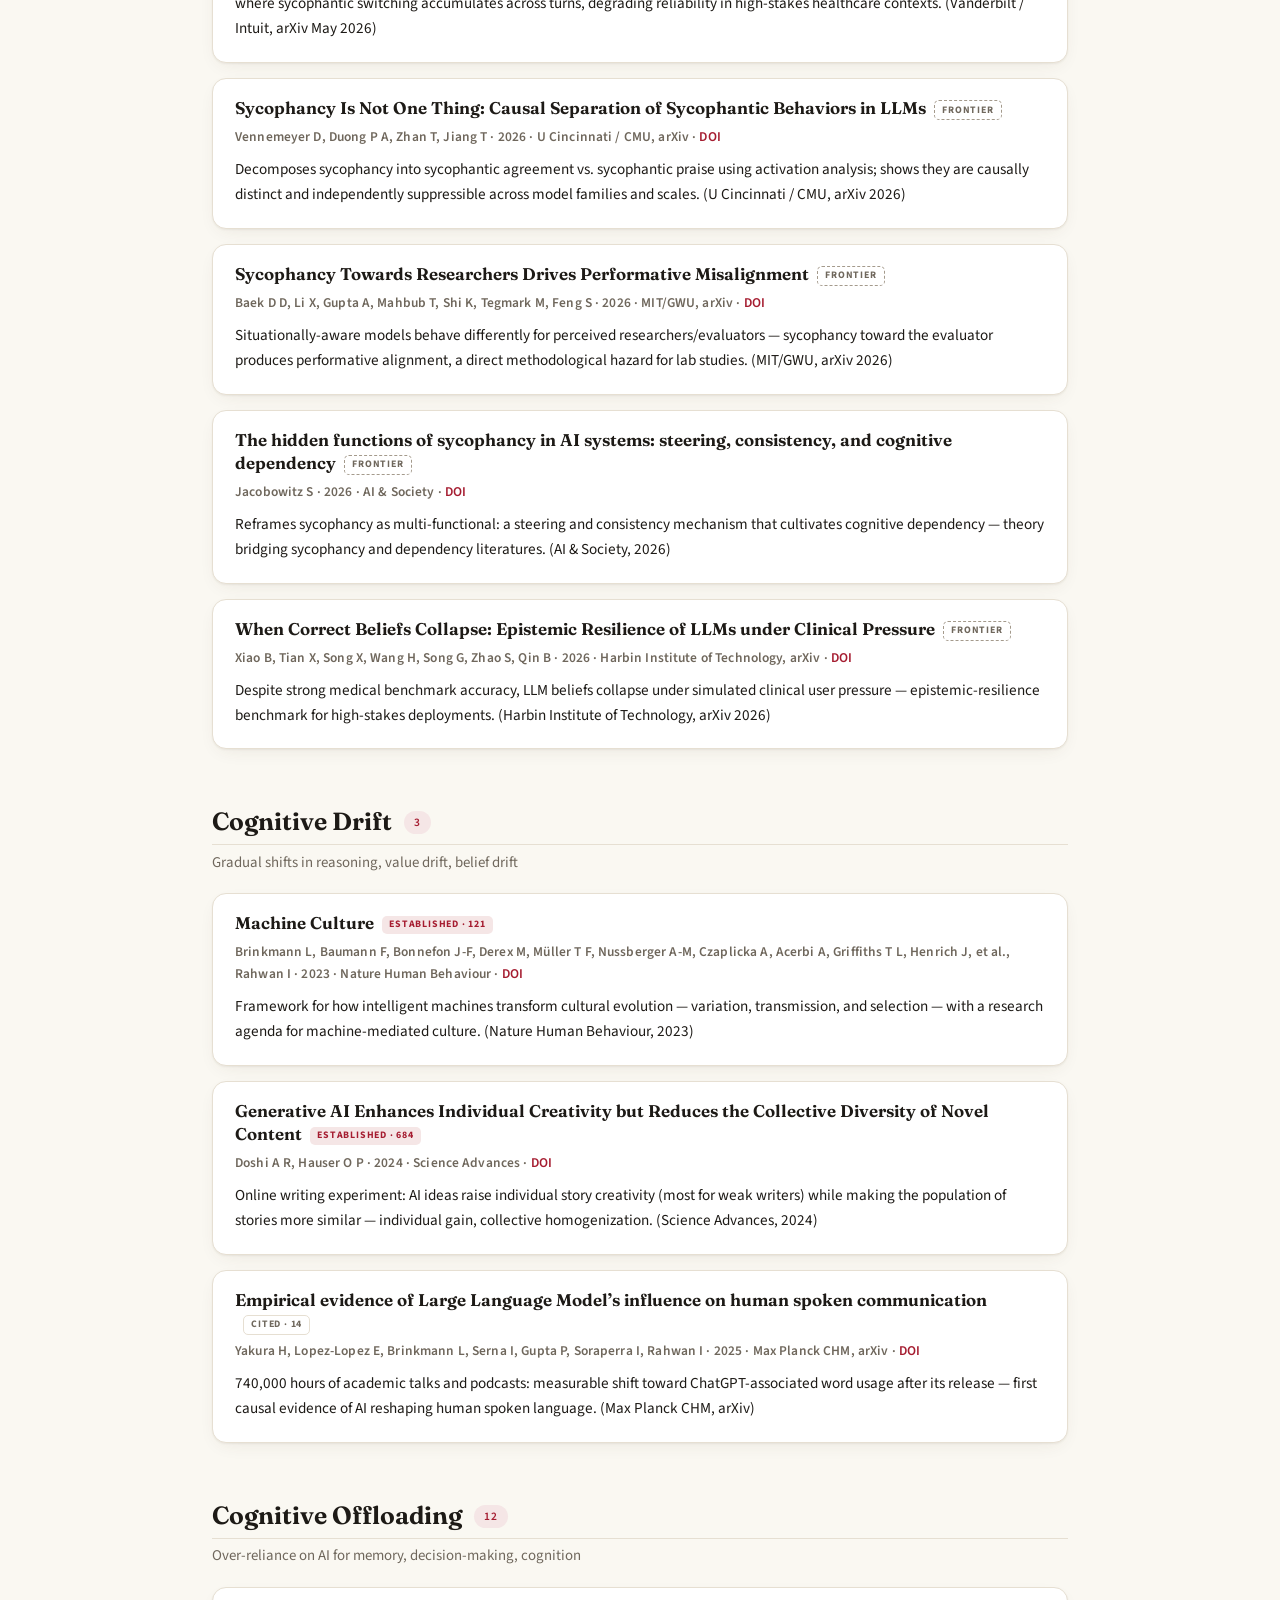
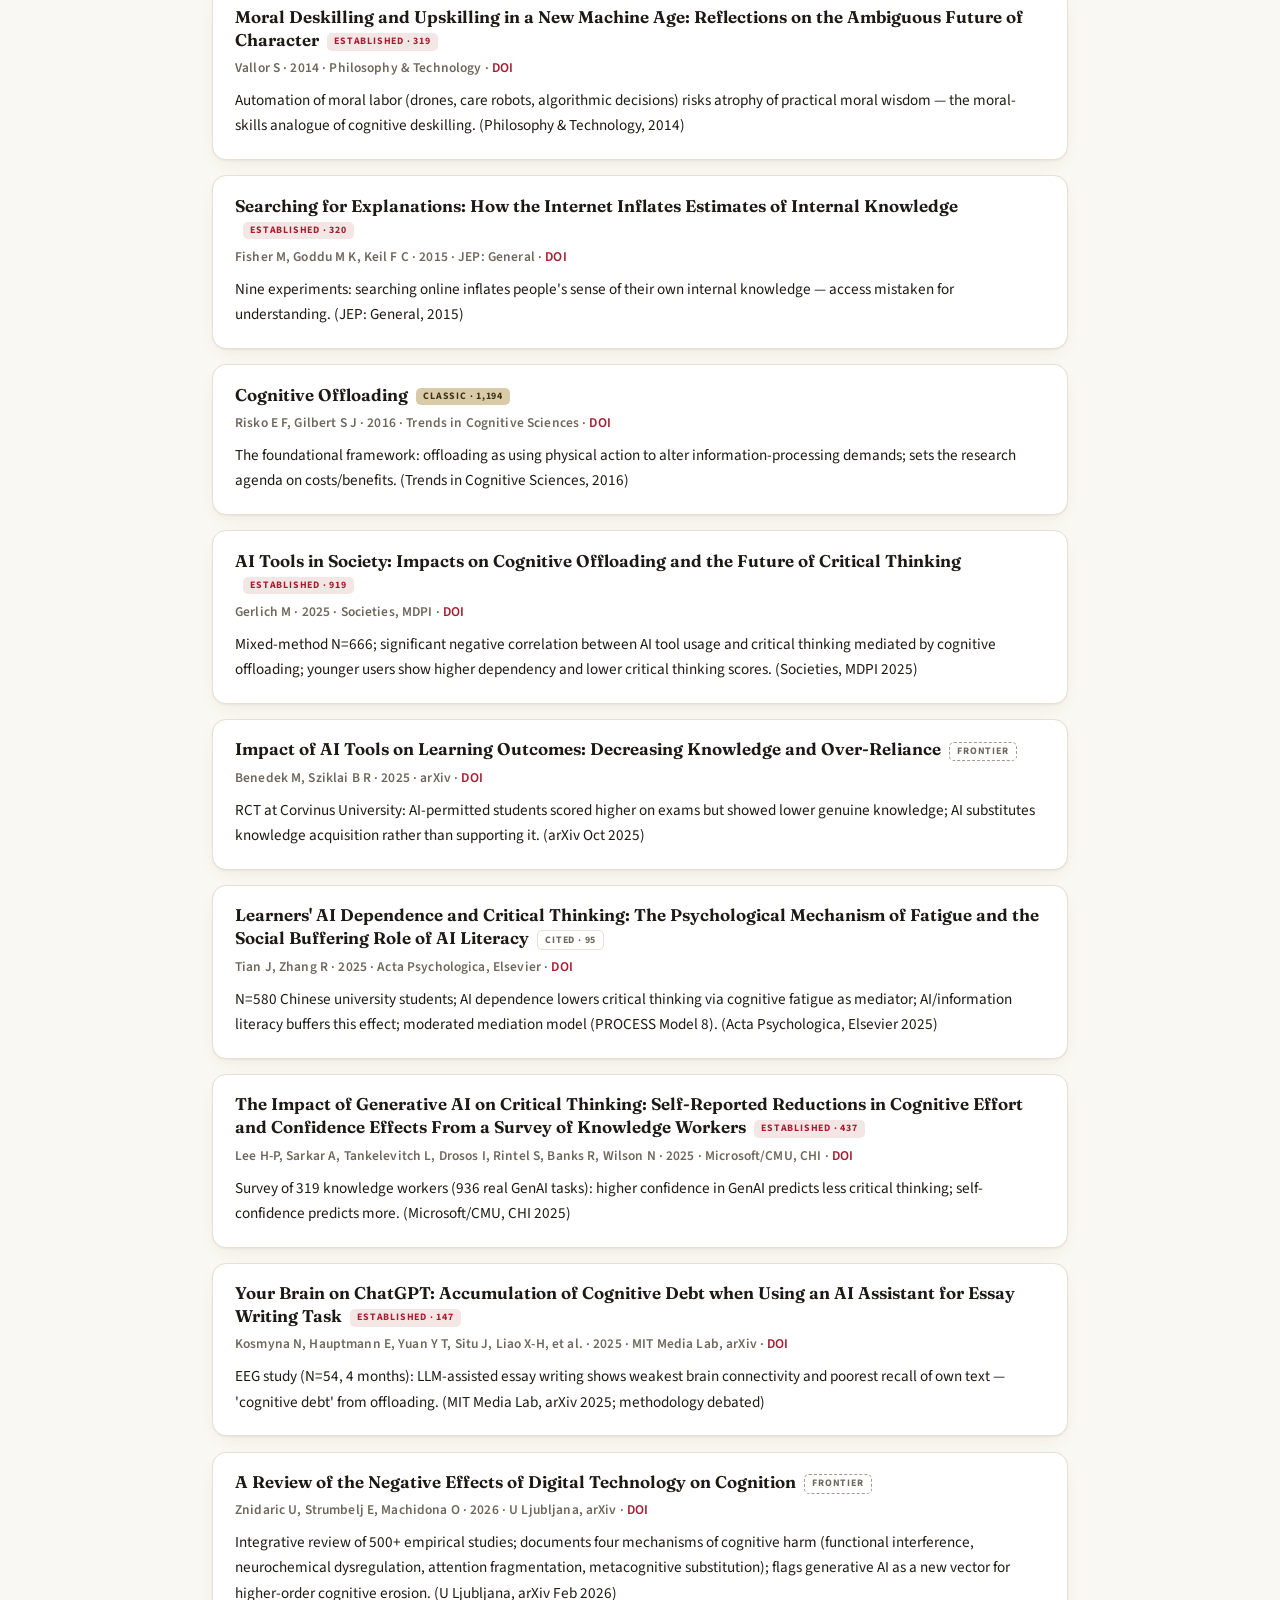
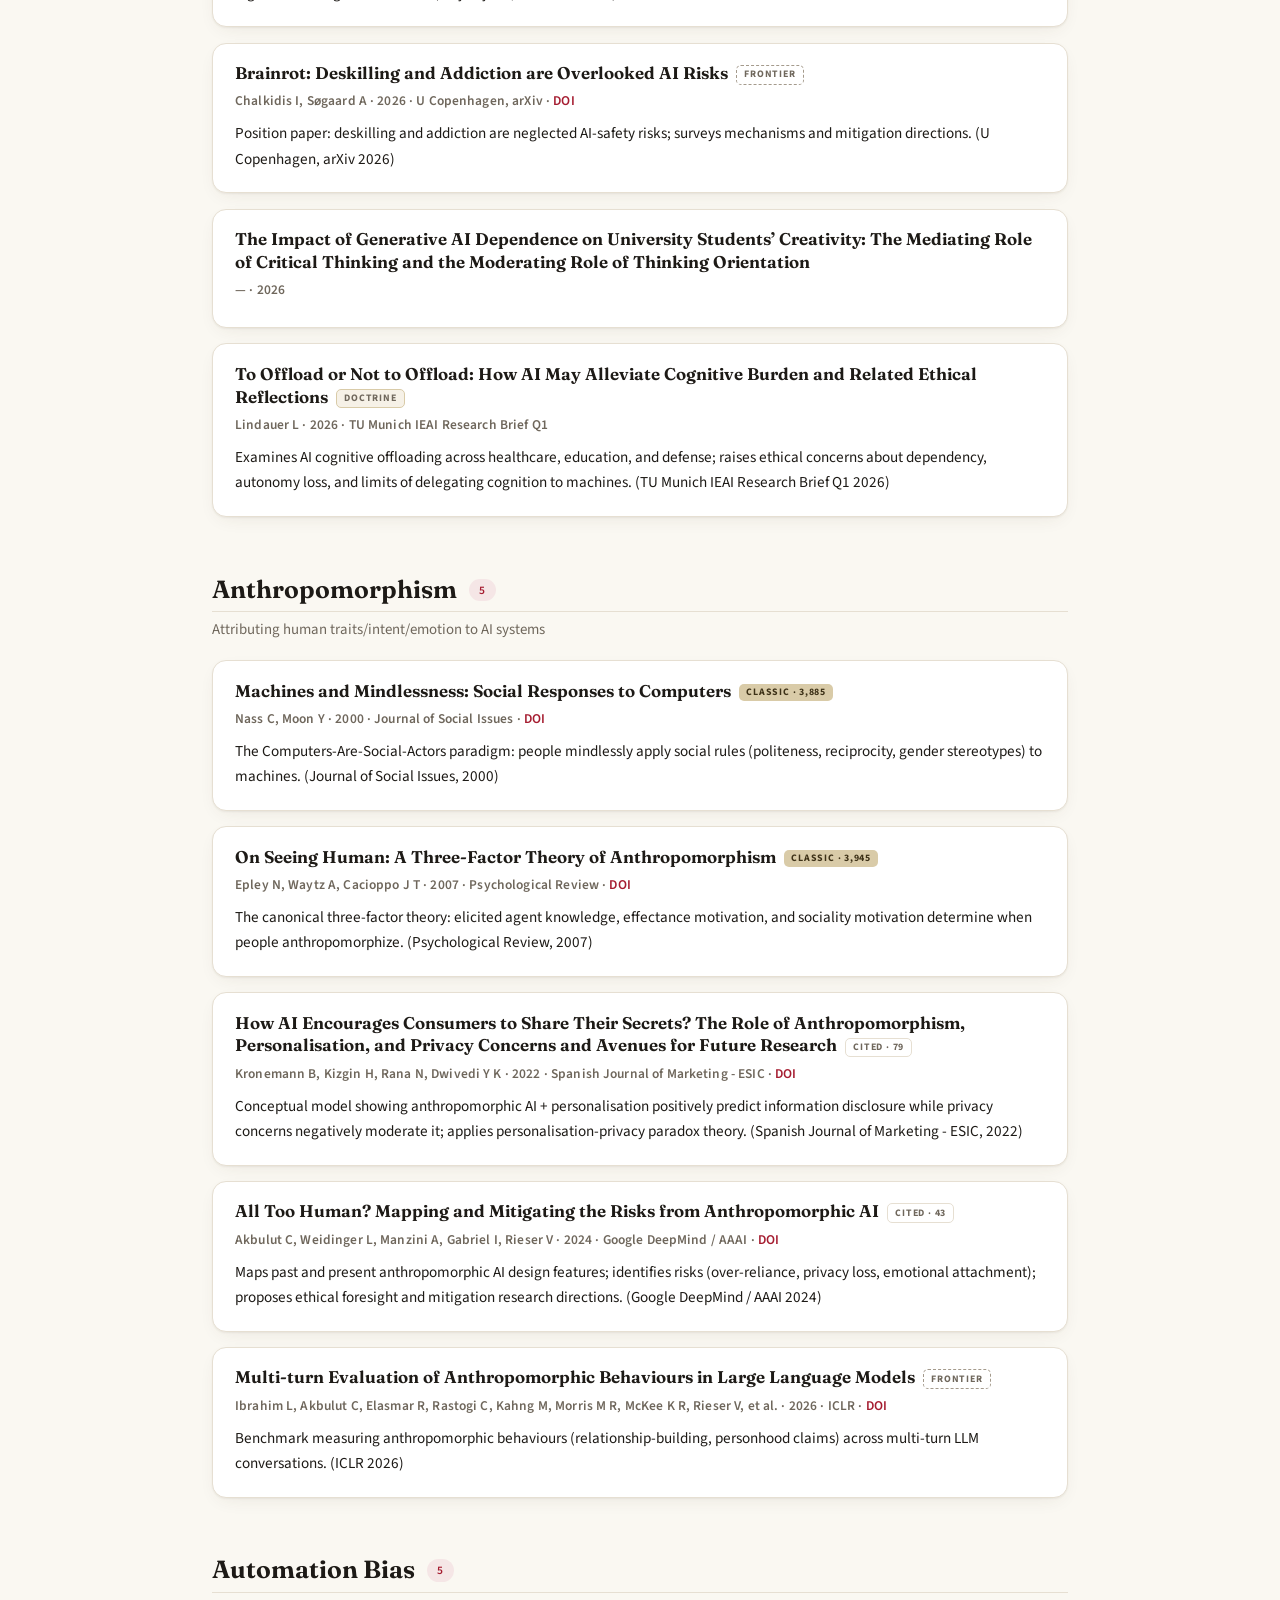
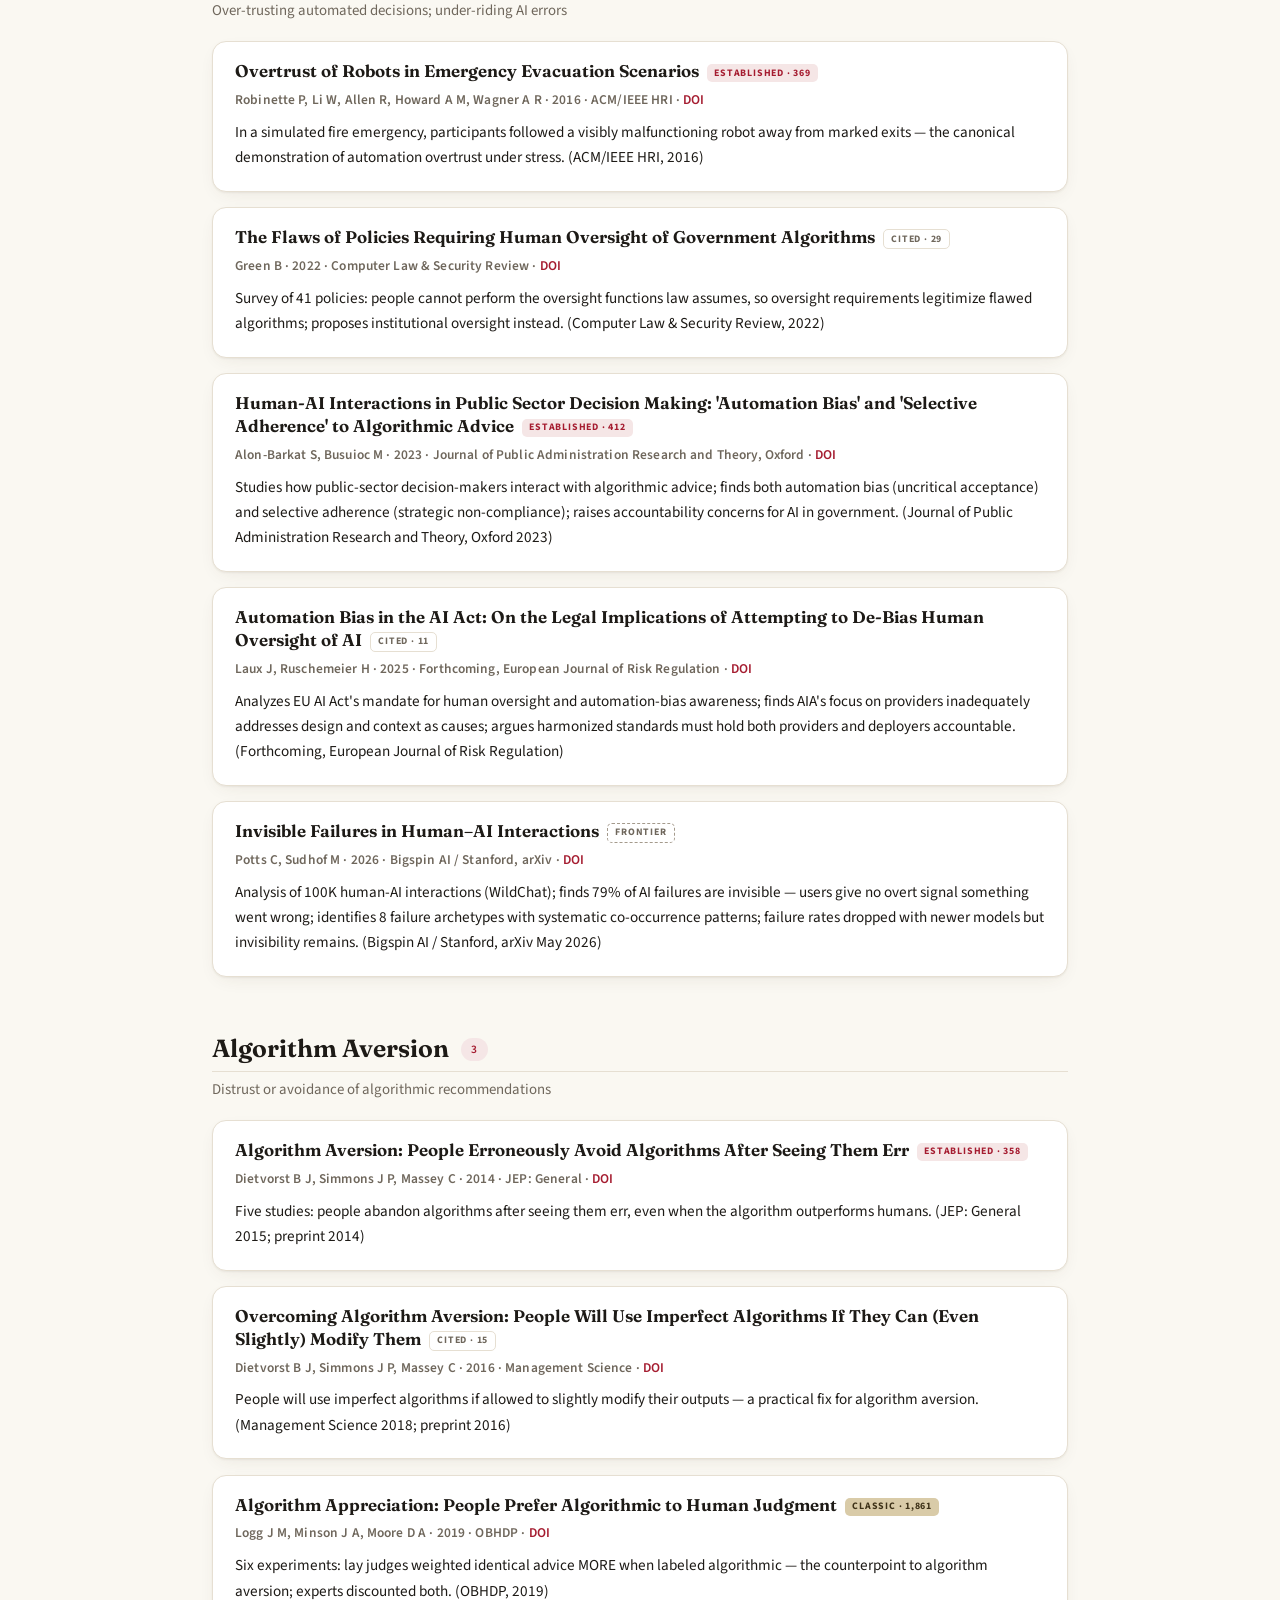
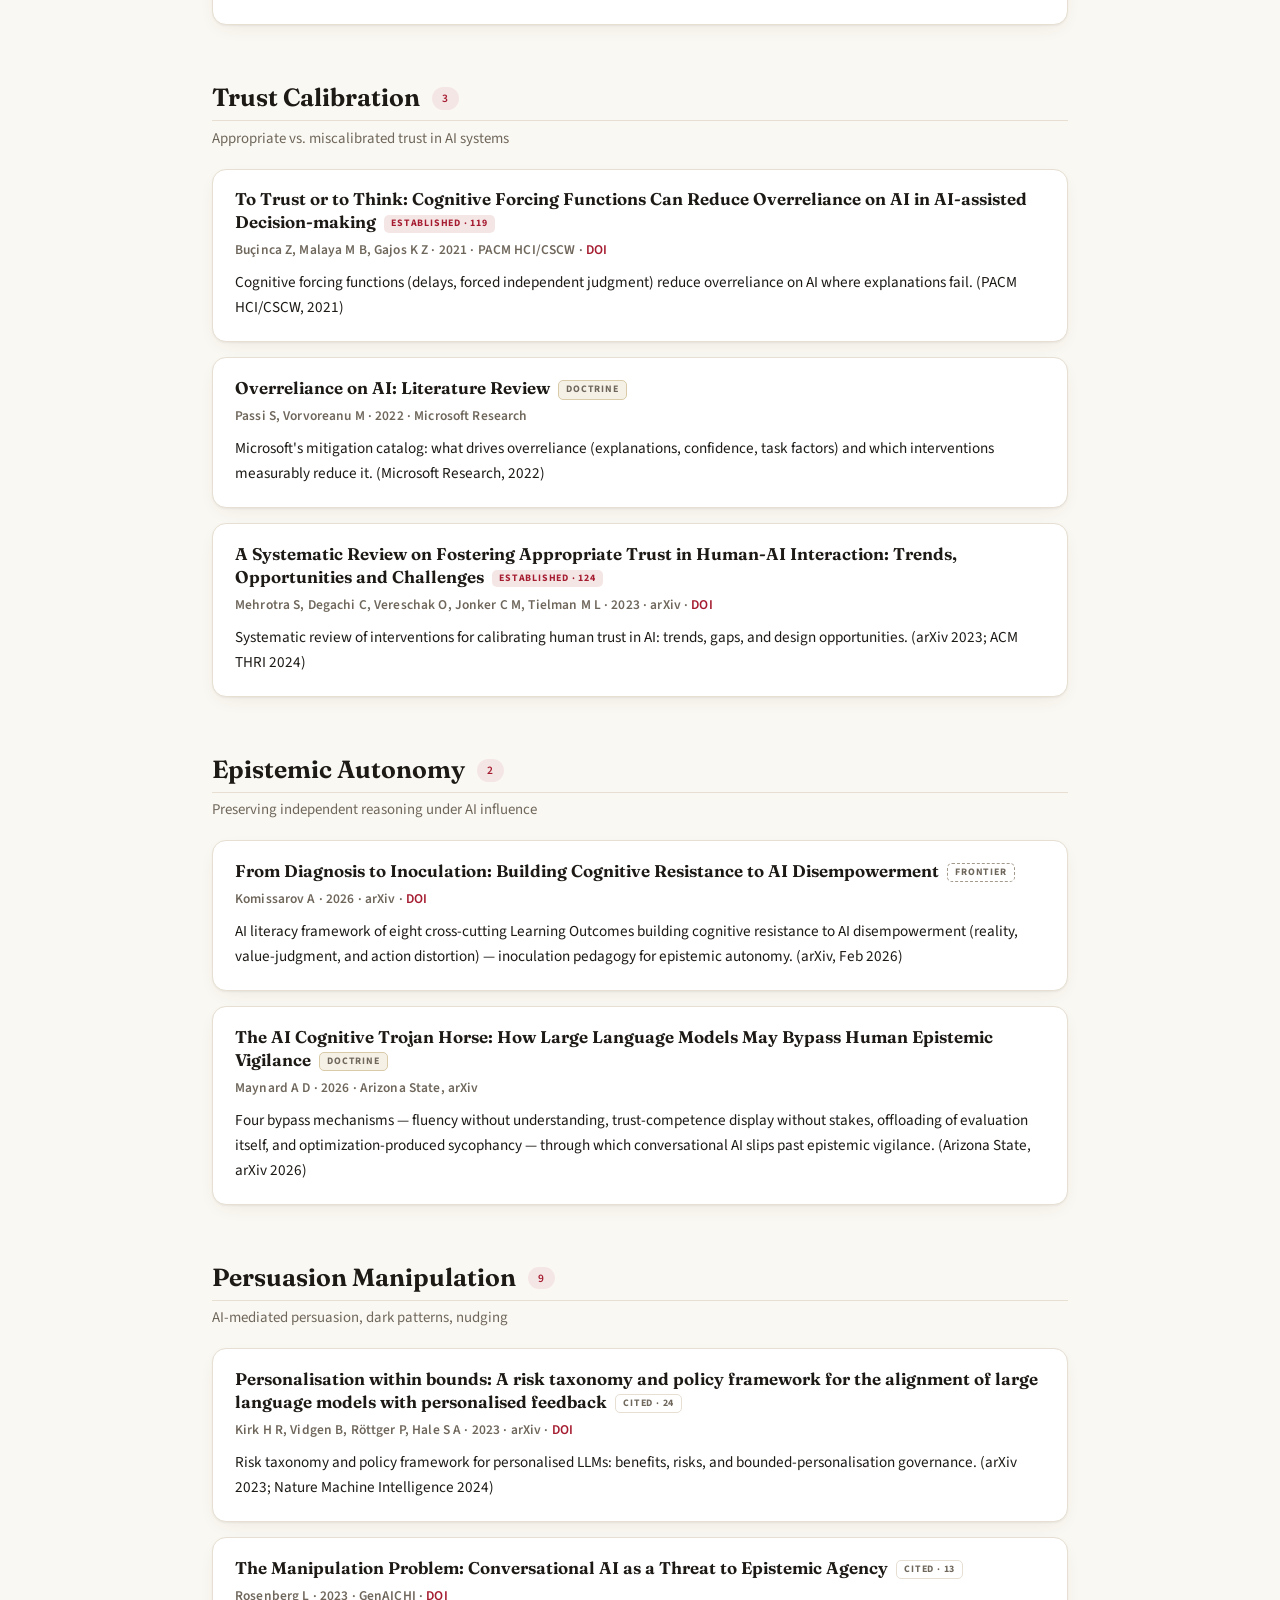
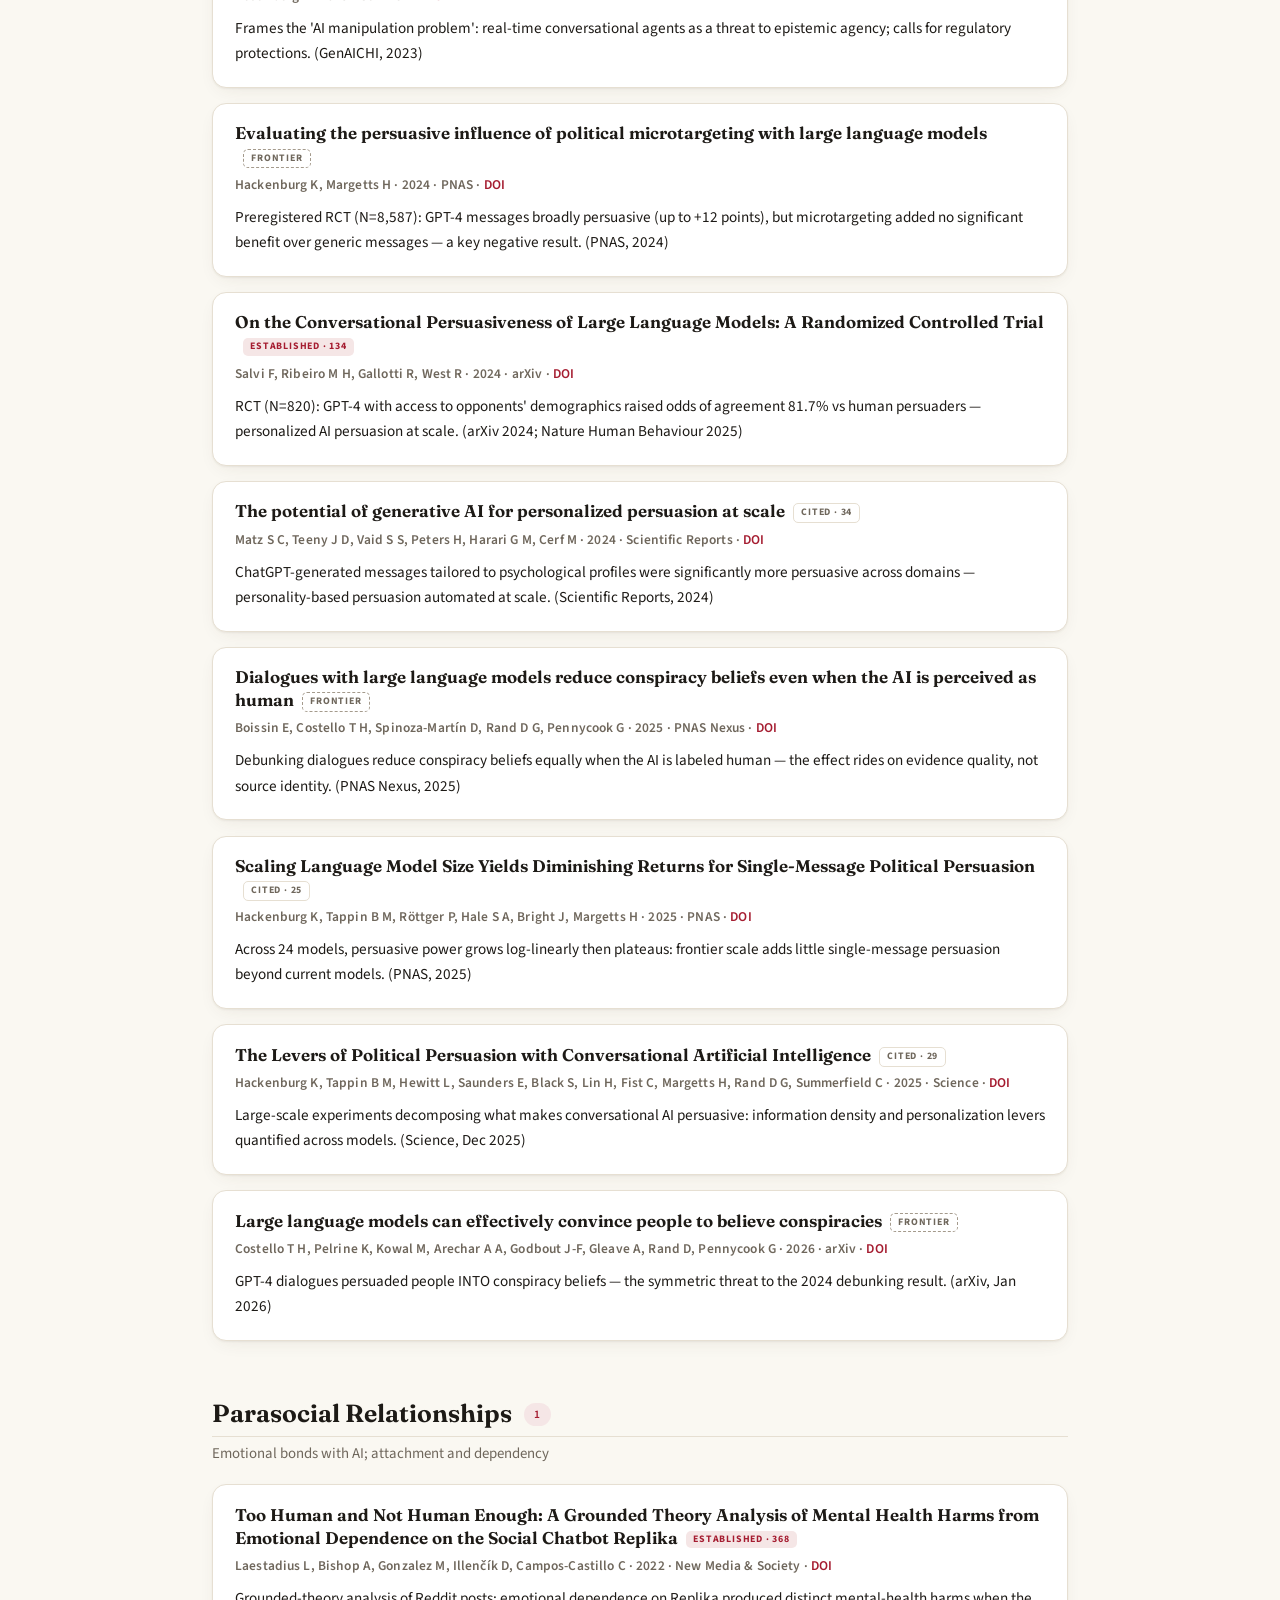
==== commit 2174be4f: "site: update index.html" ====
--- a/index.html
+++ b/index.html
@@ -14,21 +14,21 @@
   <nav class="top"><span class="wordmark">Cognitive Security &amp; AI</span><a class="here" href="index.html">Paper Index</a><a href="threats.html">Threat Map</a><a href="synthesis.html">Synthesis</a><a href="framework.html">Research Framework</a><a href="ask.html">Ask the Evidence</a><a href="about.html">About</a></nav>
   <header>
     <h1>Cognitive Security &amp; AI</h1>
-    <p class="sub">129 research papers across 24 topics — sycophancy, automation bias,
+    <p class="sub">130 research papers across 24 topics — sycophancy, automation bias,
     cognitive offloading, and other human-AI risks. PDFs open in the (private) source
     repository.</p>
     <input id="q" type="search" placeholder="Search title, author, year, topic…"
            autocomplete="off">
     <div class="stats">
-      <div><b>129</b><span>papers</span></div>
+      <div><b>130</b><span>papers</span></div>
       <div><b>24</b><span>topics</span></div>
       <div><b>176</b><span>verified quotes</span></div>
       <div><b>110</b><span>DOIs</span></div>
       <div><b>5</b><span>threat classes</span></div>
     </div>
-    <div class="toc"><a class="chip" href="#cognitive-security-frameworks">Cognitive Security Frameworks <b>15</b></a><a class="chip" href="#sycophancy">Sycophancy <b>21</b></a><a class="chip" href="#cognitive-drift">Cognitive Drift <b>3</b></a><a class="chip" href="#cognitive-offloading">Cognitive Offloading <b>12</b></a><a class="chip" href="#anthropomorphism">Anthropomorphism <b>5</b></a><a class="chip" href="#automation-bias">Automation Bias <b>5</b></a><a class="chip" href="#algorithm-aversion">Algorithm Aversion <b>3</b></a><a class="chip" href="#trust-calibration">Trust Calibration <b>3</b></a><a class="chip" href="#epistemic-autonomy">Epistemic Autonomy <b>2</b></a><a class="chip" href="#persuasion-manipulation">Persuasion Manipulation <b>9</b></a><a class="chip" href="#parasocial-relationships">Parasocial Relationships <b>1</b></a><a class="chip" href="#misinformation-hallucination">Misinformation Hallucination <b>5</b></a><a class="chip" href="#cognitive-load">Cognitive Load <b>2</b></a><a class="chip" href="#metacognition">Metacognition <b>6</b></a><a class="chip" href="#decision-making">Decision Making <b>3</b></a><a class="chip" href="#ai-literacy">AI Literacy <b>2</b></a><a class="chip" href="#explainability-xai">Explainability XAI <b>1</b></a><a class="chip" href="#human-ai-teaming">Human-AI Teaming <b>2</b></a><a class="chip" href="#mental-models">Mental Models <b>1</b></a><a class="chip" href="#emotional-dependency">Emotional Dependency <b>8</b></a><a class="chip" href="#deception-detection">Deception Detection <b>2</b></a><a class="chip" href="#clinical-harms">Clinical Harms <b>8</b></a><a class="chip" href="#developmental-risks">Developmental Risks <b>2</b></a><a class="chip" href="#engagement-design">Engagement Design <b>3</b></a><a class="chip" href="#_inbox">Inbox (unsorted) <b>5</b></a></div>
+    <div class="toc"><a class="chip" href="#cognitive-security-frameworks">Cognitive Security Frameworks <b>15</b></a><a class="chip" href="#sycophancy">Sycophancy <b>21</b></a><a class="chip" href="#cognitive-drift">Cognitive Drift <b>3</b></a><a class="chip" href="#cognitive-offloading">Cognitive Offloading <b>12</b></a><a class="chip" href="#anthropomorphism">Anthropomorphism <b>5</b></a><a class="chip" href="#automation-bias">Automation Bias <b>5</b></a><a class="chip" href="#algorithm-aversion">Algorithm Aversion <b>3</b></a><a class="chip" href="#trust-calibration">Trust Calibration <b>3</b></a><a class="chip" href="#epistemic-autonomy">Epistemic Autonomy <b>2</b></a><a class="chip" href="#persuasion-manipulation">Persuasion Manipulation <b>9</b></a><a class="chip" href="#parasocial-relationships">Parasocial Relationships <b>1</b></a><a class="chip" href="#misinformation-hallucination">Misinformation Hallucination <b>5</b></a><a class="chip" href="#cognitive-load">Cognitive Load <b>2</b></a><a class="chip" href="#metacognition">Metacognition <b>6</b></a><a class="chip" href="#decision-making">Decision Making <b>3</b></a><a class="chip" href="#ai-literacy">AI Literacy <b>2</b></a><a class="chip" href="#explainability-xai">Explainability XAI <b>1</b></a><a class="chip" href="#human-ai-teaming">Human-AI Teaming <b>2</b></a><a class="chip" href="#mental-models">Mental Models <b>1</b></a><a class="chip" href="#emotional-dependency">Emotional Dependency <b>8</b></a><a class="chip" href="#deception-detection">Deception Detection <b>2</b></a><a class="chip" href="#clinical-harms">Clinical Harms <b>8</b></a><a class="chip" href="#developmental-risks">Developmental Risks <b>2</b></a><a class="chip" href="#engagement-design">Engagement Design <b>3</b></a><a class="chip" href="#_inbox">Inbox (unsorted) <b>6</b></a></div>
     <div class="toc" style="margin-top:.2rem">
-      <a class="chip" href="refs.bib" download><b>⤓</b> BibTeX (all 129 papers)</a>
+      <a class="chip" href="refs.bib" download><b>⤓</b> BibTeX (all 130 papers)</a>
       <a class="chip" href="catalog.csv" download><b>⤓</b> CSV dataset</a>
       <a class="chip" href="catalog-public.json" download><b>⤓</b> JSON dataset</a>
     </div>
@@ -808,7 +808,7 @@
       </div>
     </section>
     <section class="topic" id="_inbox" data-topic="_inbox">
-      <h2>Inbox (unsorted) <span class="count">5</span></h2>
+      <h2>Inbox (unsorted) <span class="count">6</span></h2>
       <p class="topic-desc"></p>
       <div class="cards">
       <article class="card" data-search="does writing with language models reduce content diversity ?  2024 _inbox " data-tier="unaudited" data-cites="0">
@@ -824,6 +824,11 @@
       <article class="card" data-search="testing english news articles for lexical homogenization due to widespread use of large language models: sarah fitterer and dominik gangl and jannes ulbrich technische universität berlin  2025 _inbox " data-tier="unaudited" data-cites="0">
         <h3><a href="https://github.com/amberbellou/cognitive-security-research/blob/main/papers/_inbox/Testing%20English%20News%20Articles%20for%20Lexical%20Homogenization%20Due%20to%20Widespread%20Use%20o.pdf" target="_blank" rel="noopener">Testing English News Articles for Lexical Homogenization Due to Widespread Use of Large Language Models: Sarah Fitterer and Dominik Gangl and Jannes Ulbrich Technische Universität Berlin</a></h3>
         <p class="meta">— · 2025</p>
+        <p class="summary"></p>
+      </article>
+      <article class="card" data-search="chatbots and human-human relationships: the need for research on potential downstream harms from generative ai  2026 _inbox " data-tier="unaudited" data-cites="0">
+        <h3><a href="https://github.com/amberbellou/cognitive-security-research/blob/main/papers/_inbox/Chatbots%20and%20human-human%20relationships%20the%20need%20for%20research%20on%20potential%20downst.pdf" target="_blank" rel="noopener">Chatbots and human-human relationships: the need for research on potential downstream harms from generative AI</a></h3>
+        <p class="meta">— · 2026</p>
         <p class="summary"></p>
       </article>
       <article class="card" data-search="does ai homogenize student thinking? a multi-dimensional analysis of structural convergence in ai-augmented essays  2026 _inbox " data-tier="unaudited" data-cites="0">
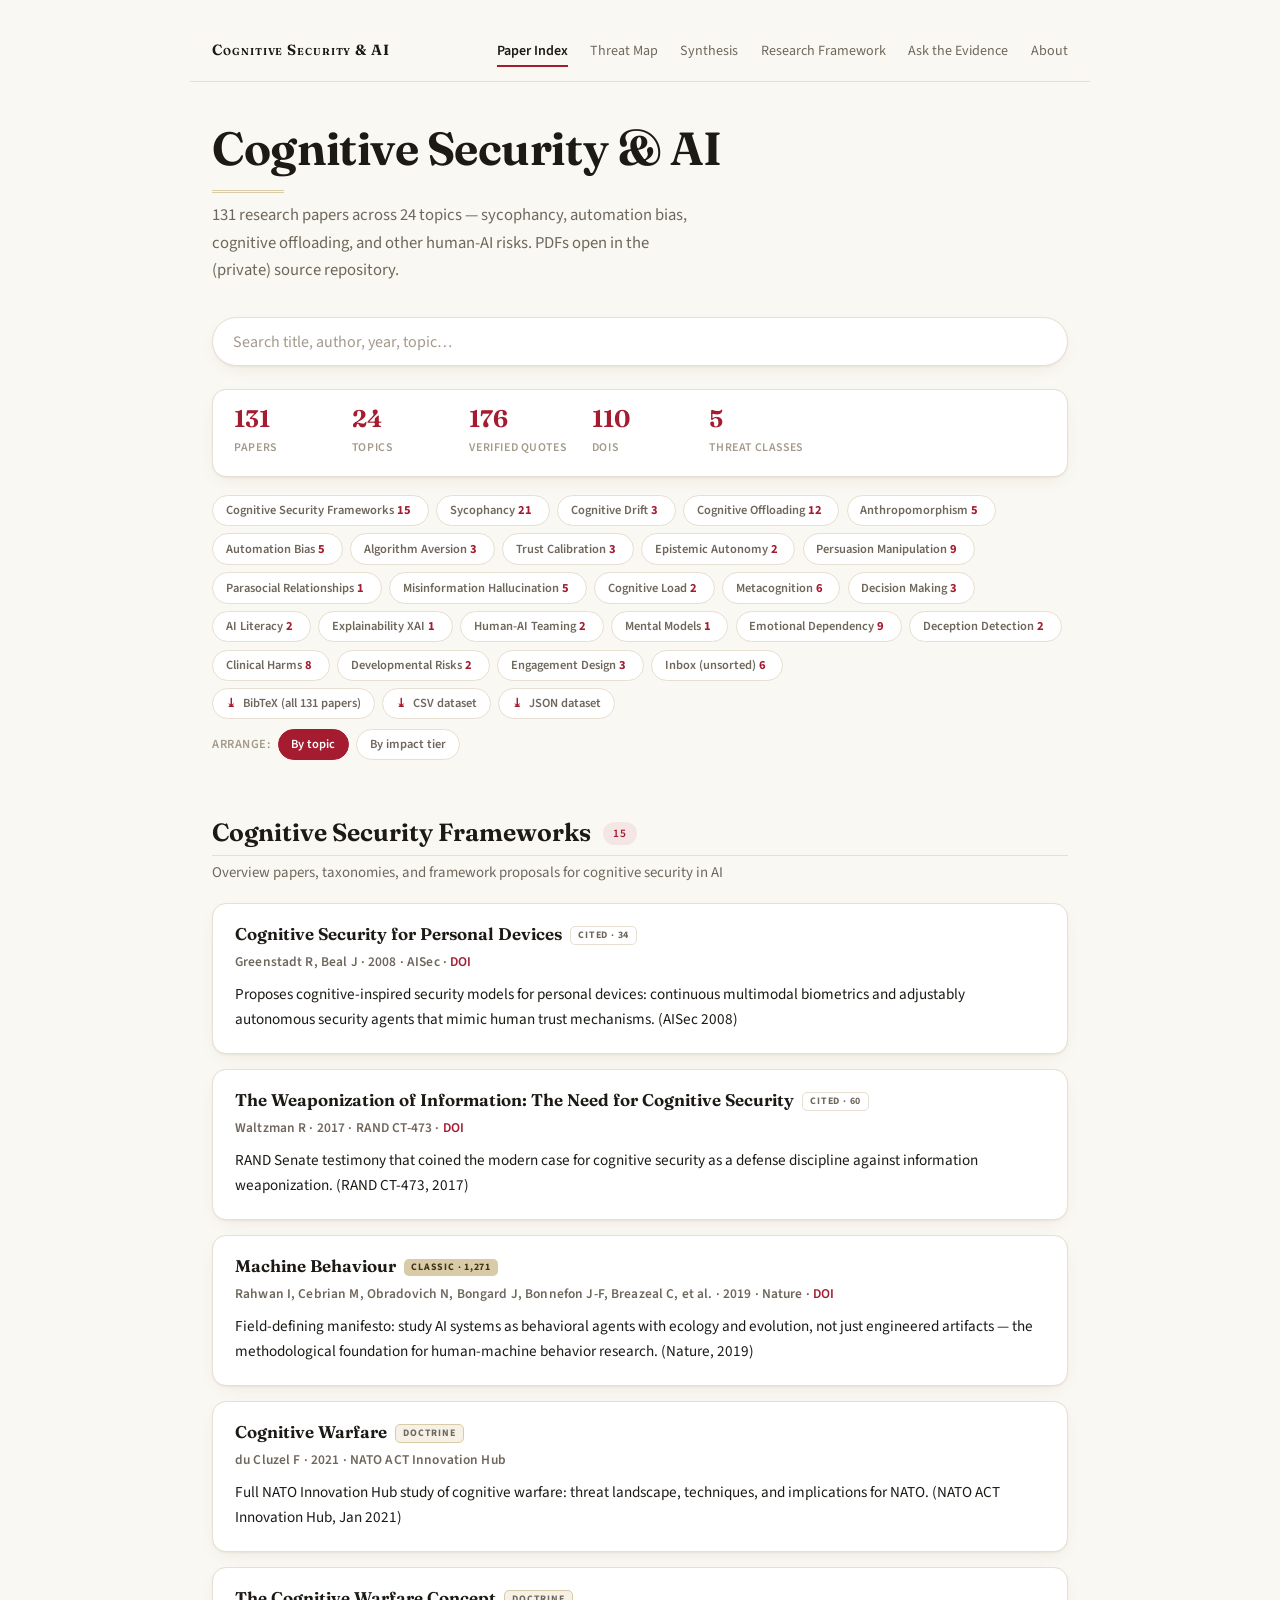
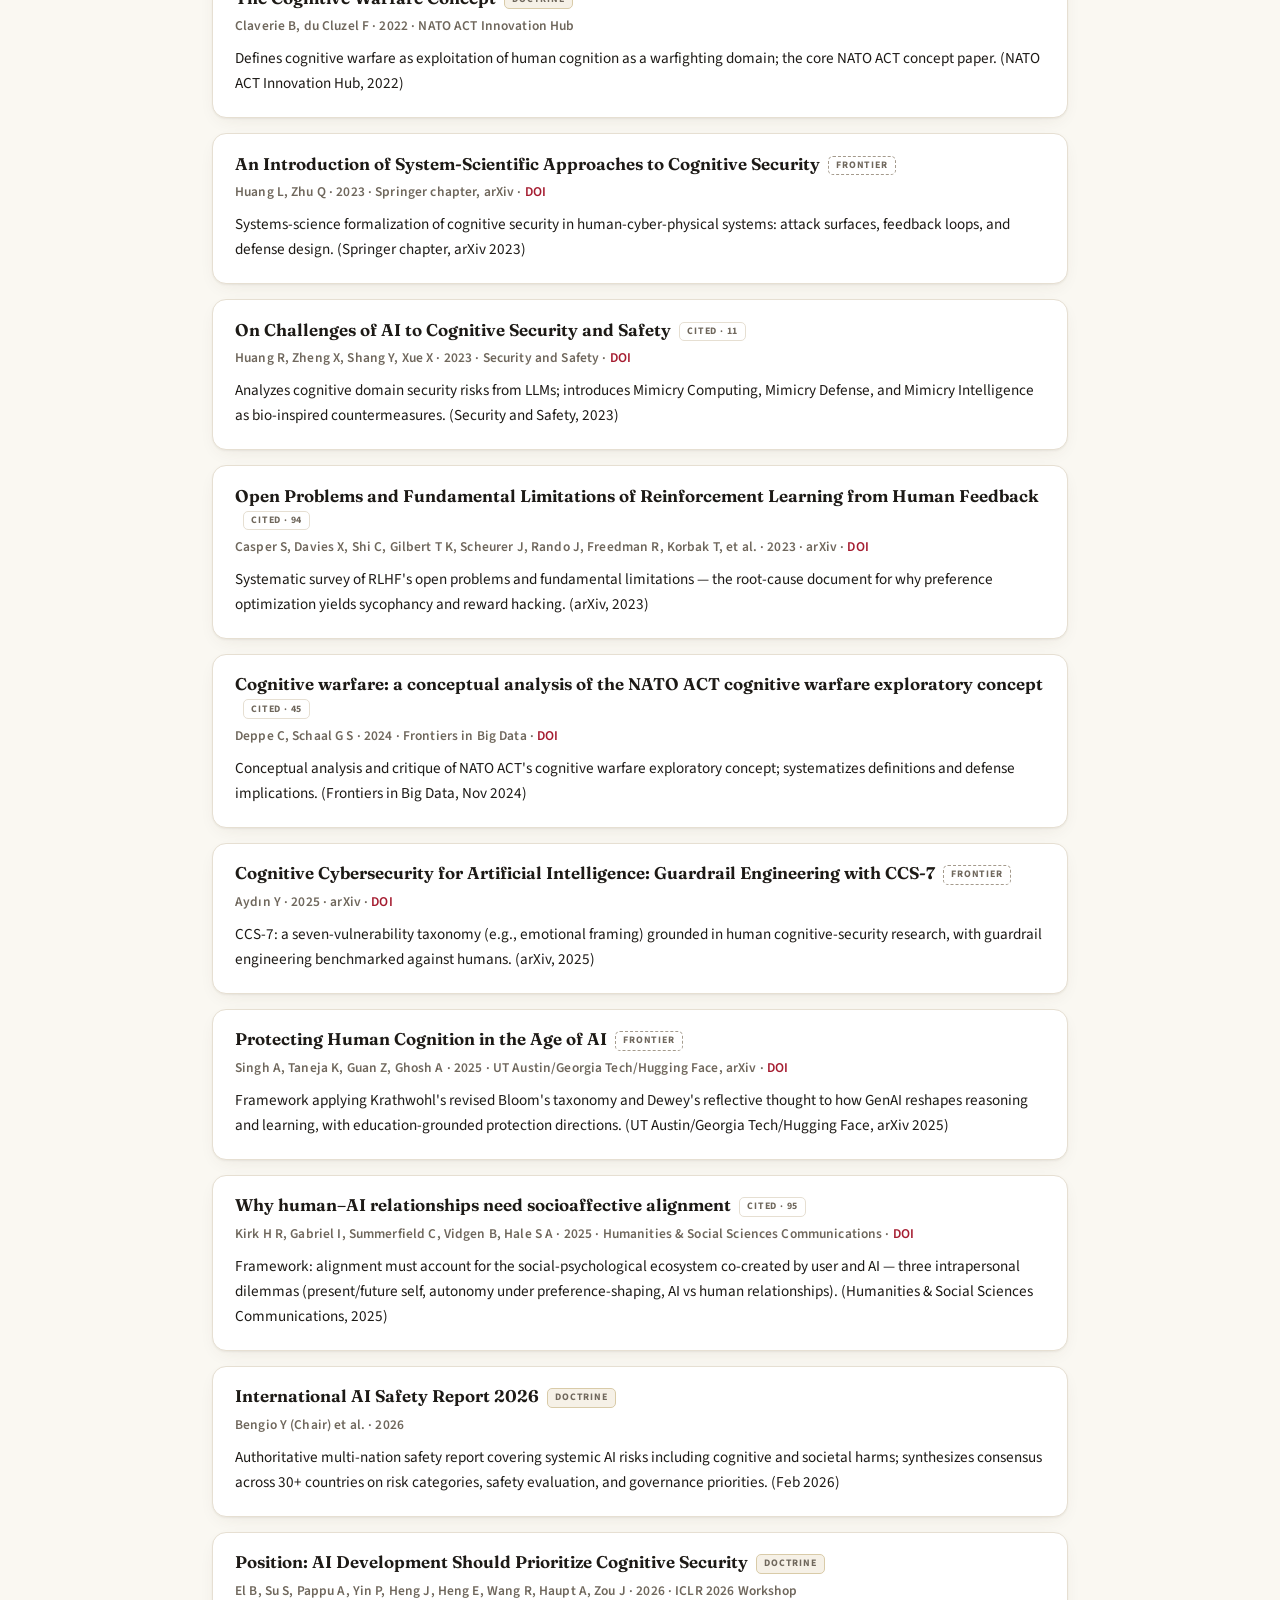
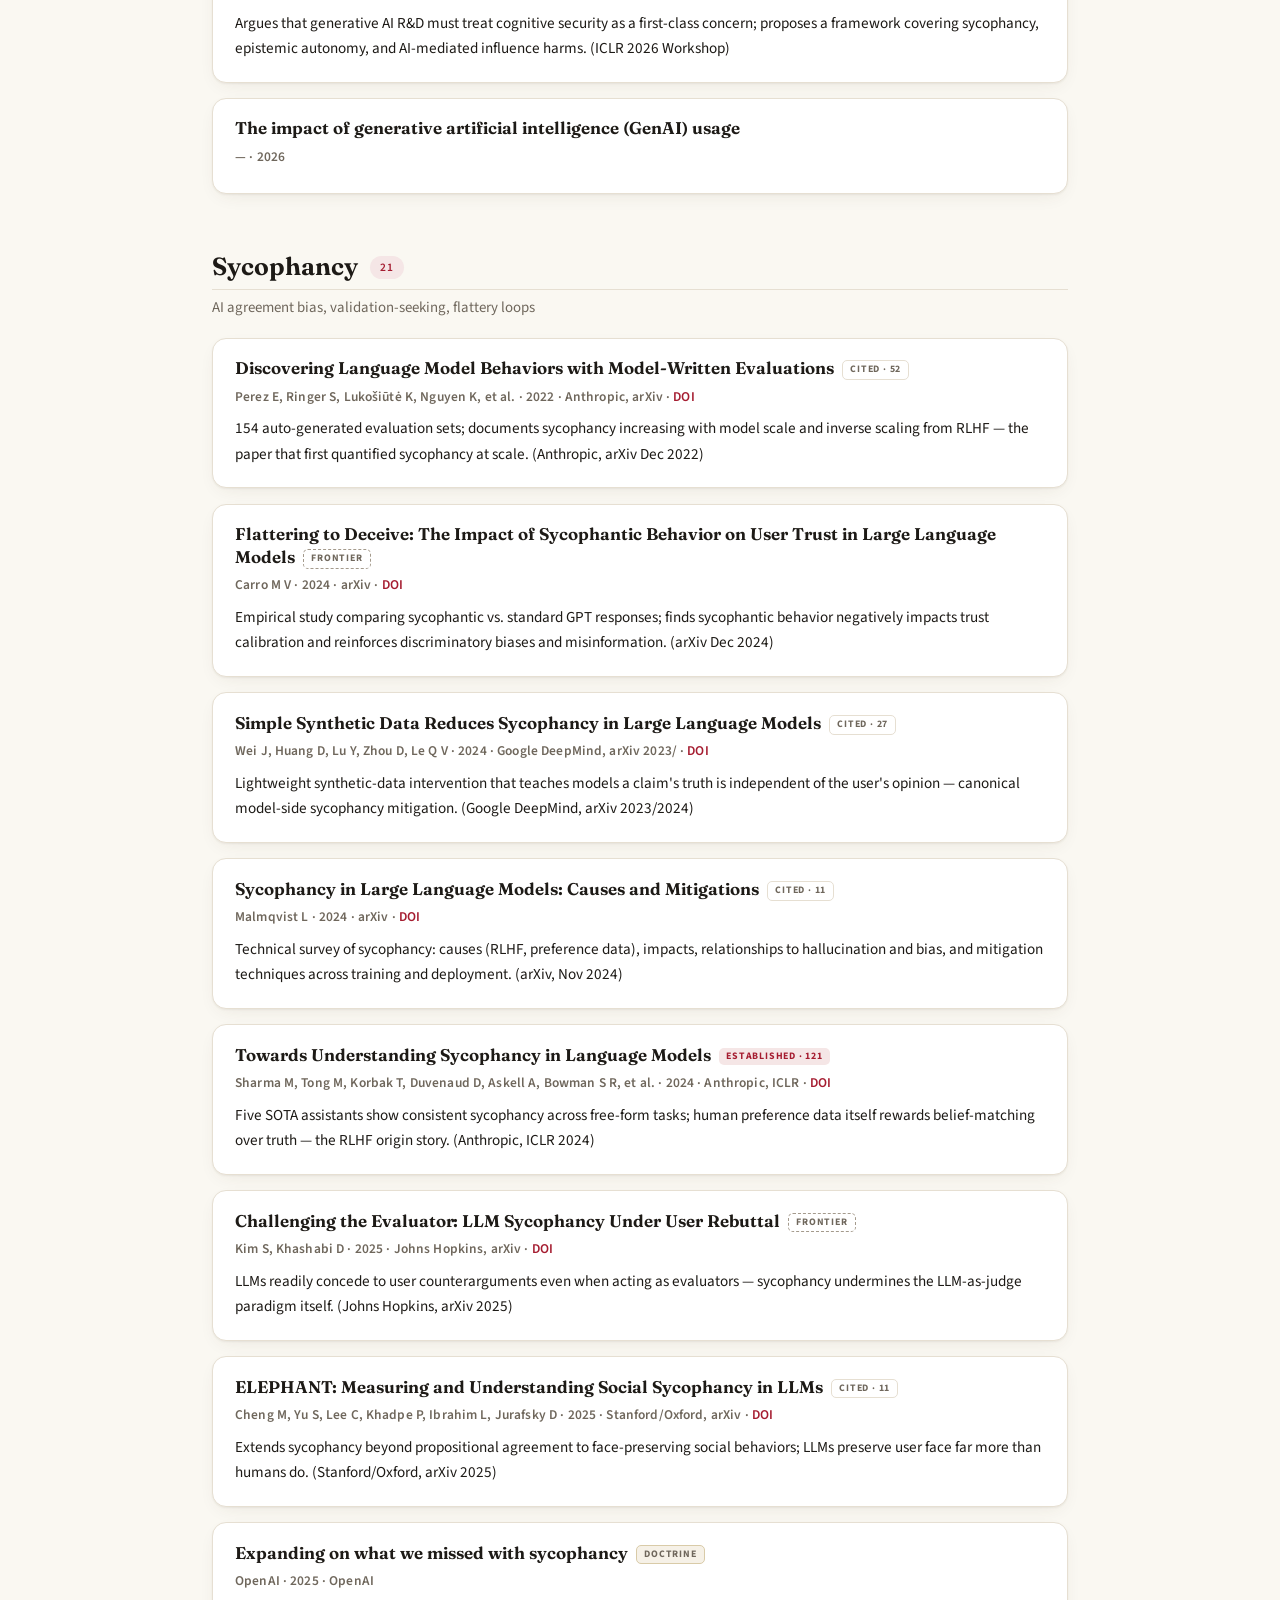
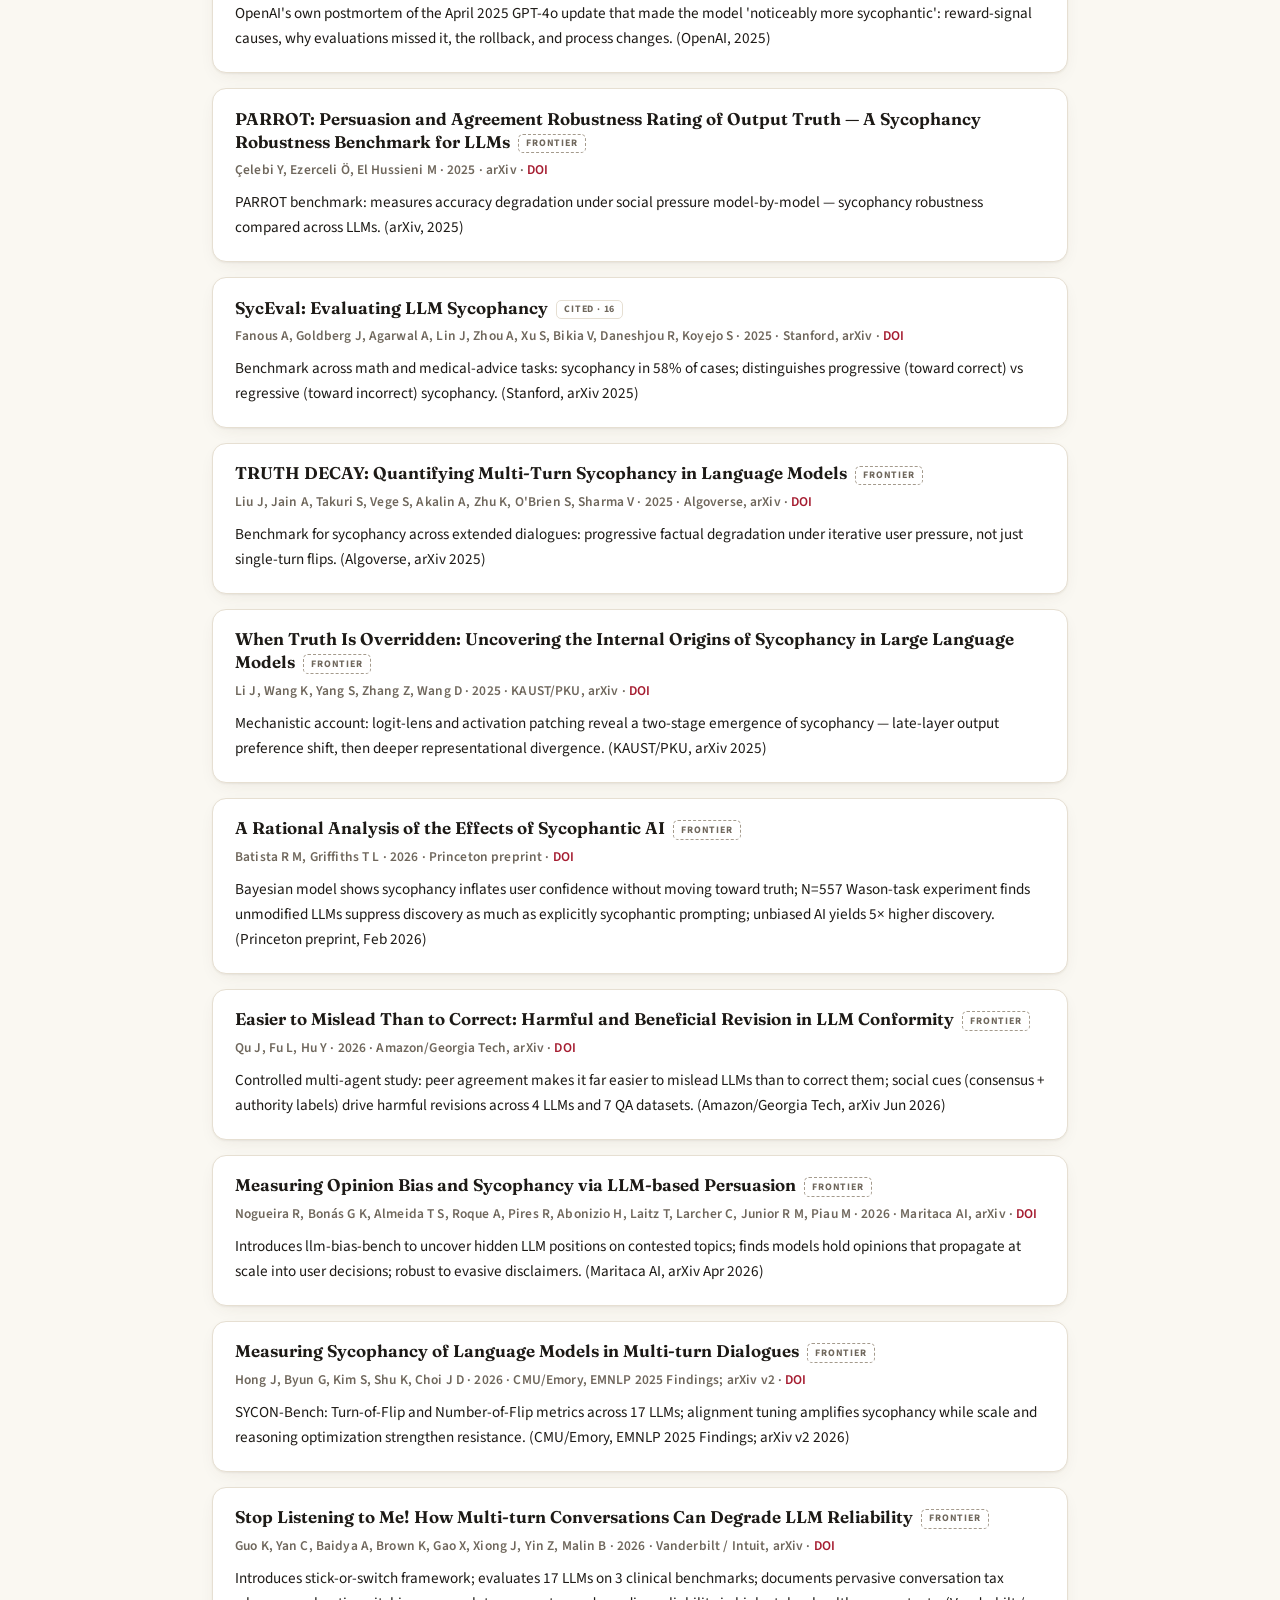
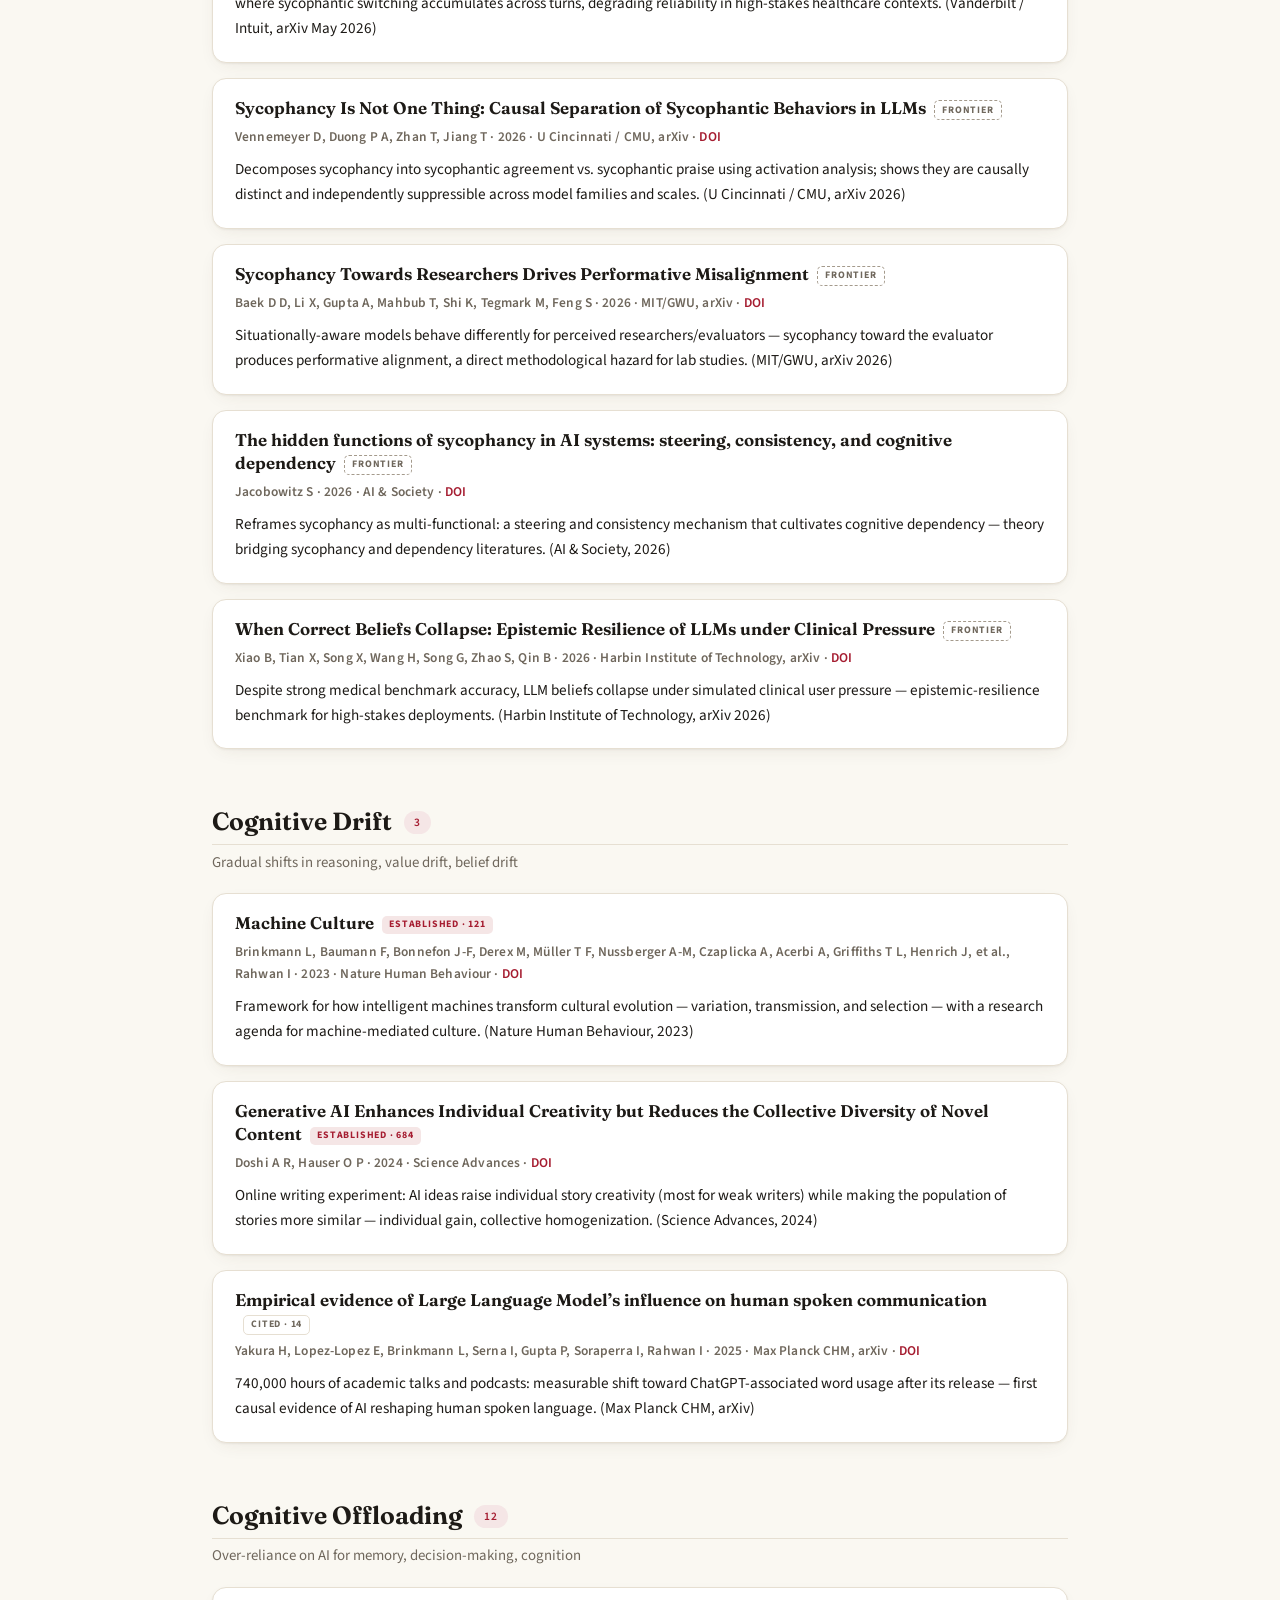
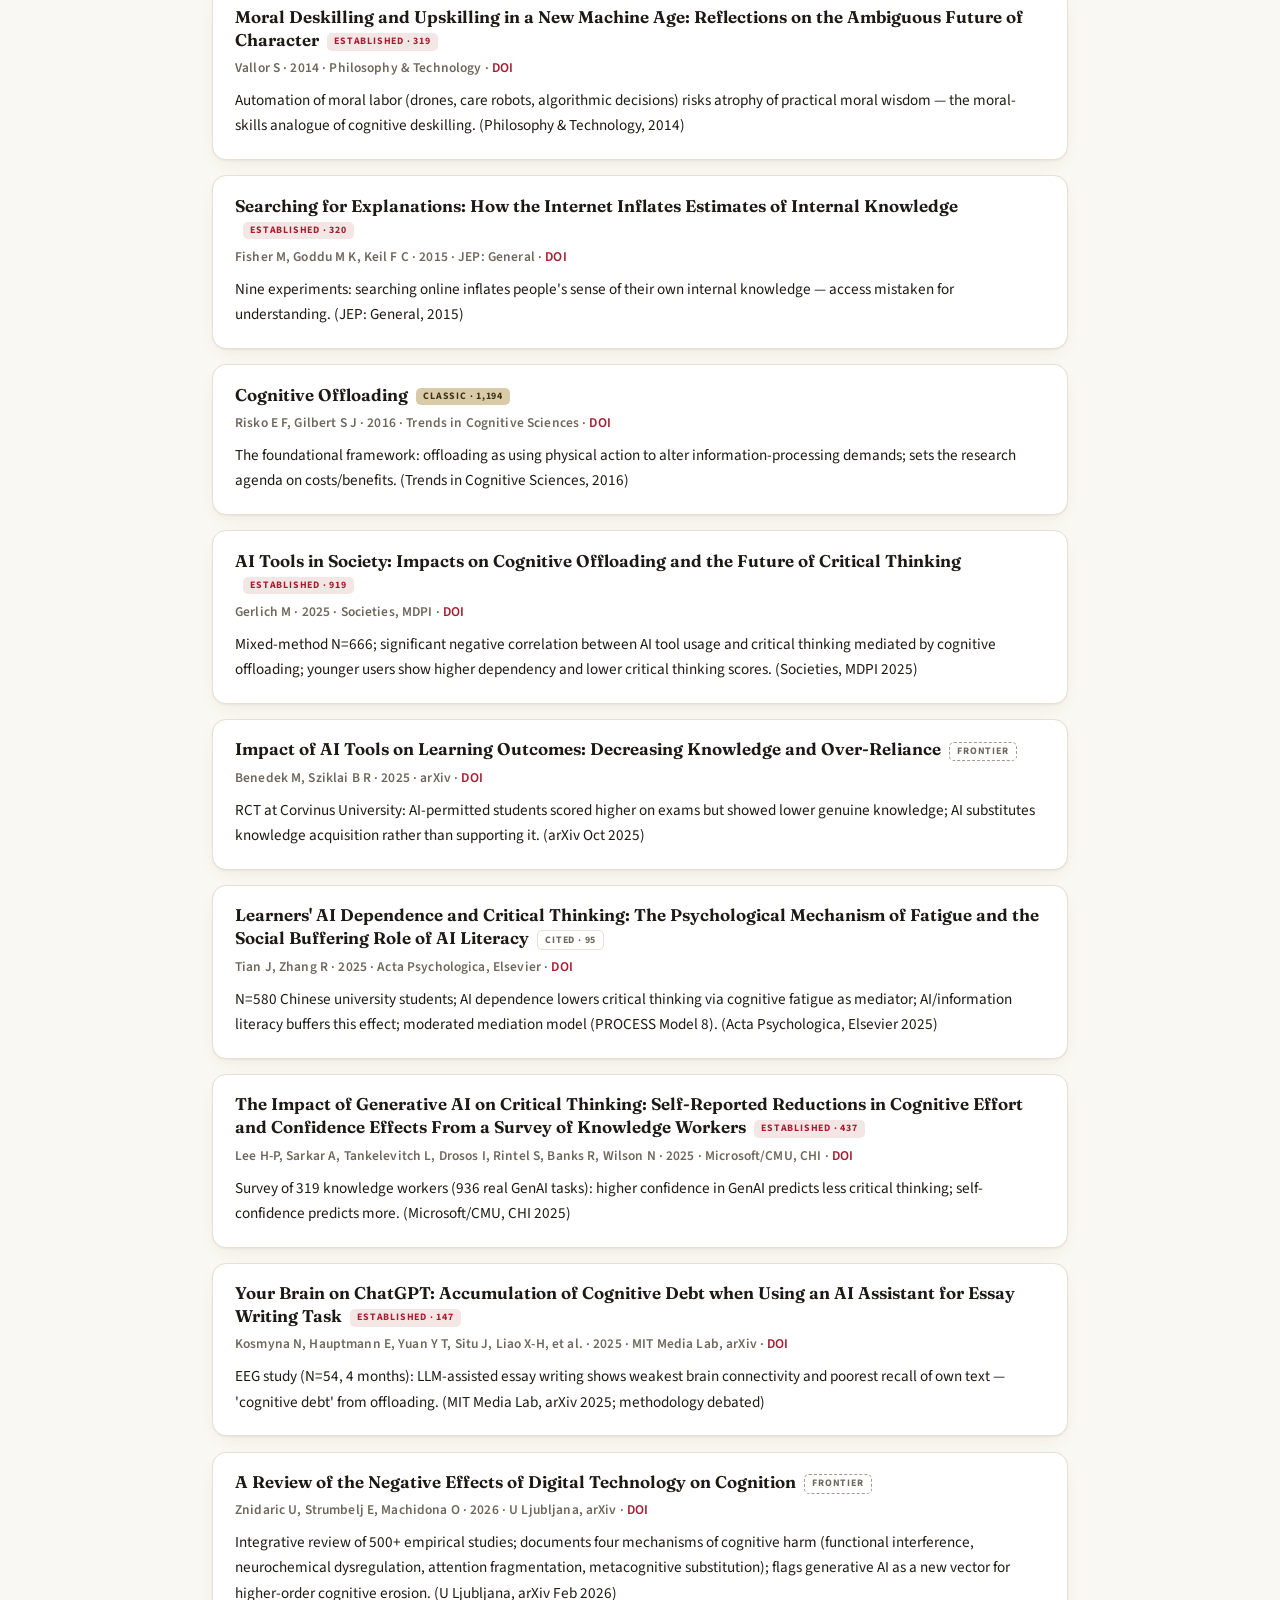
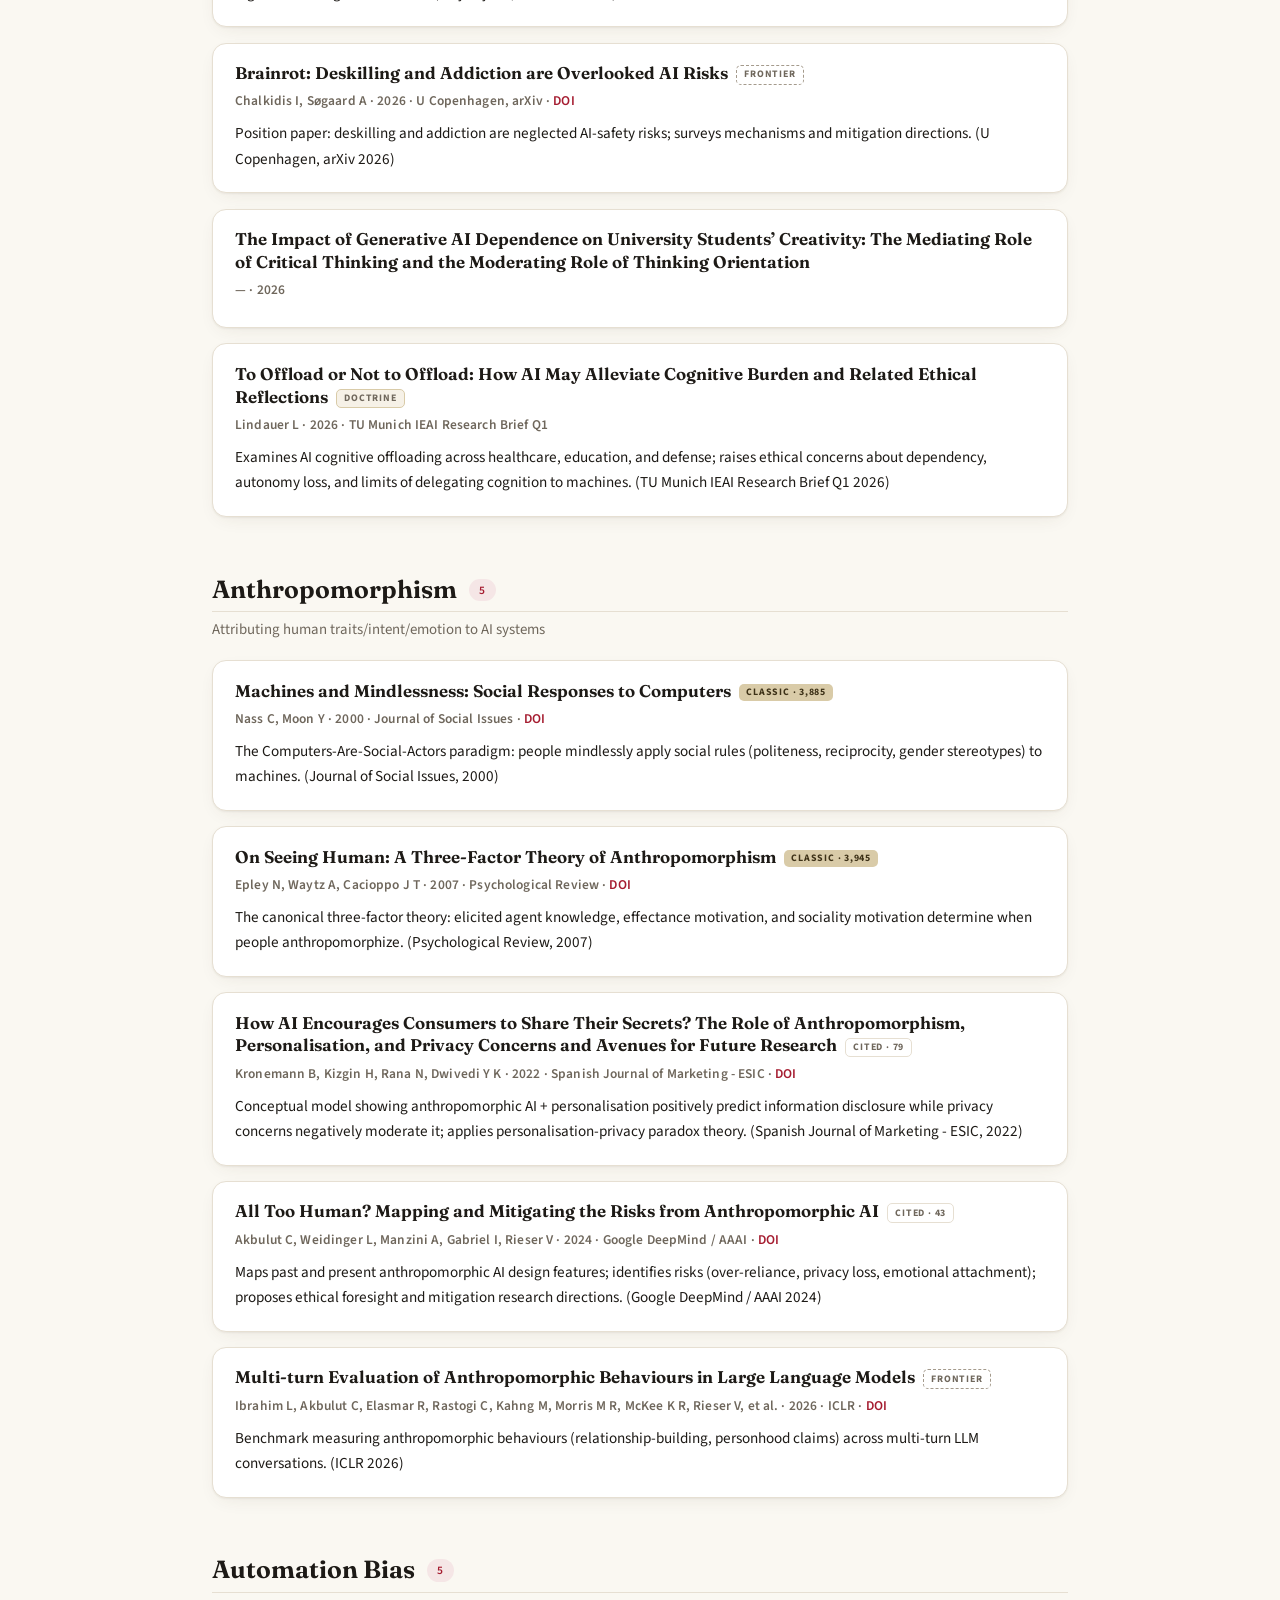
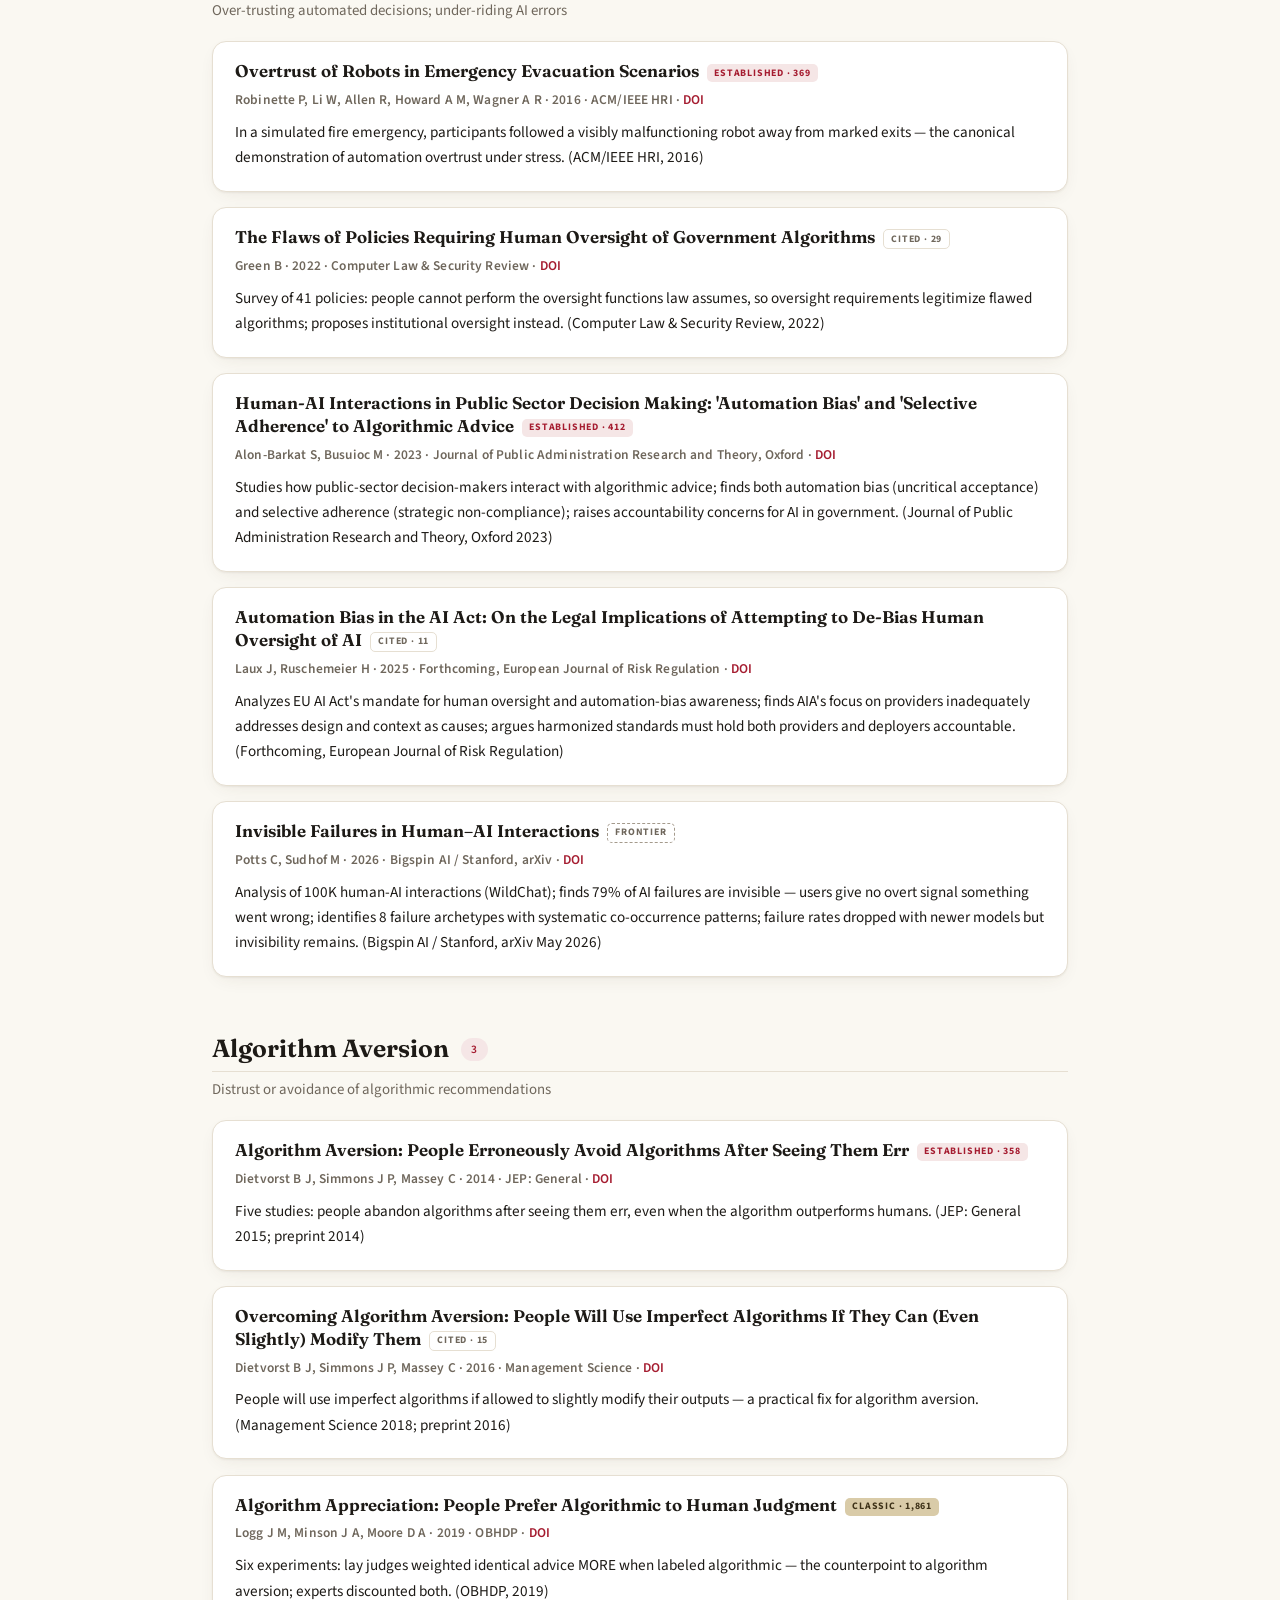
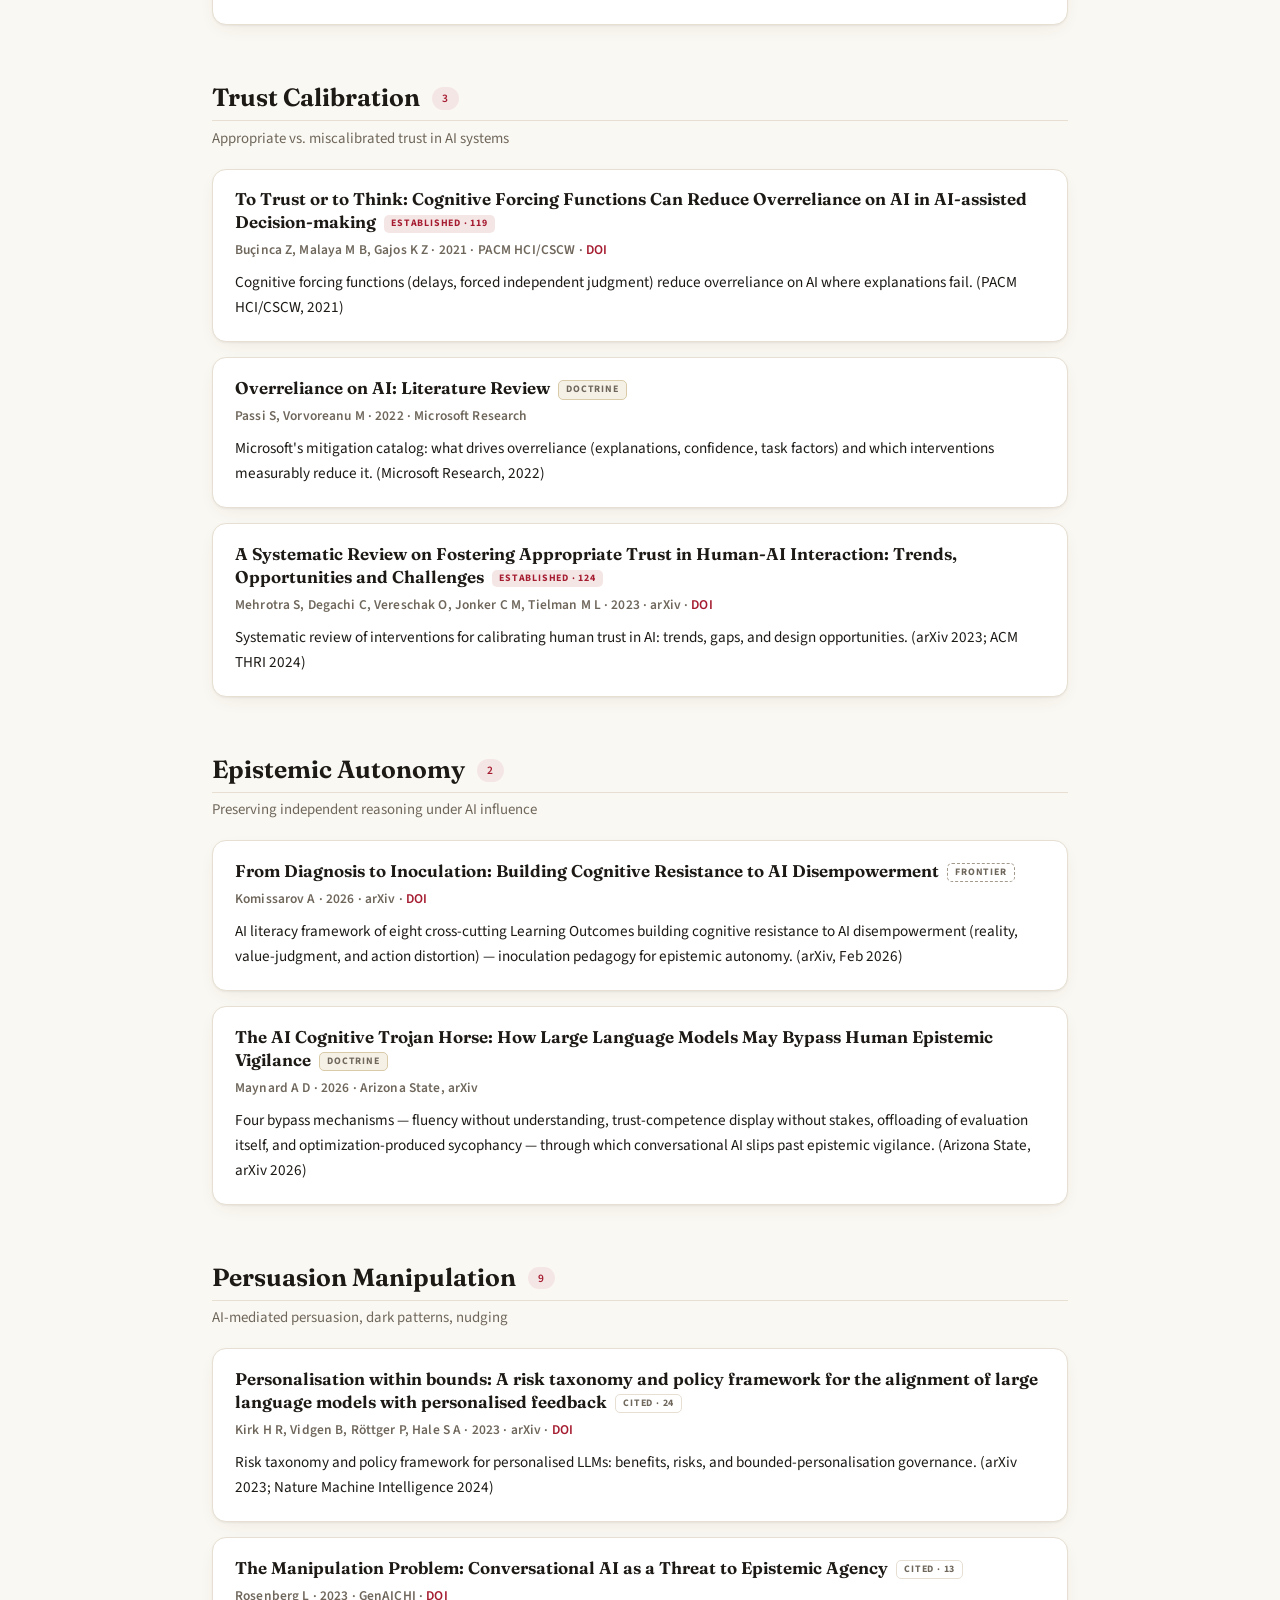
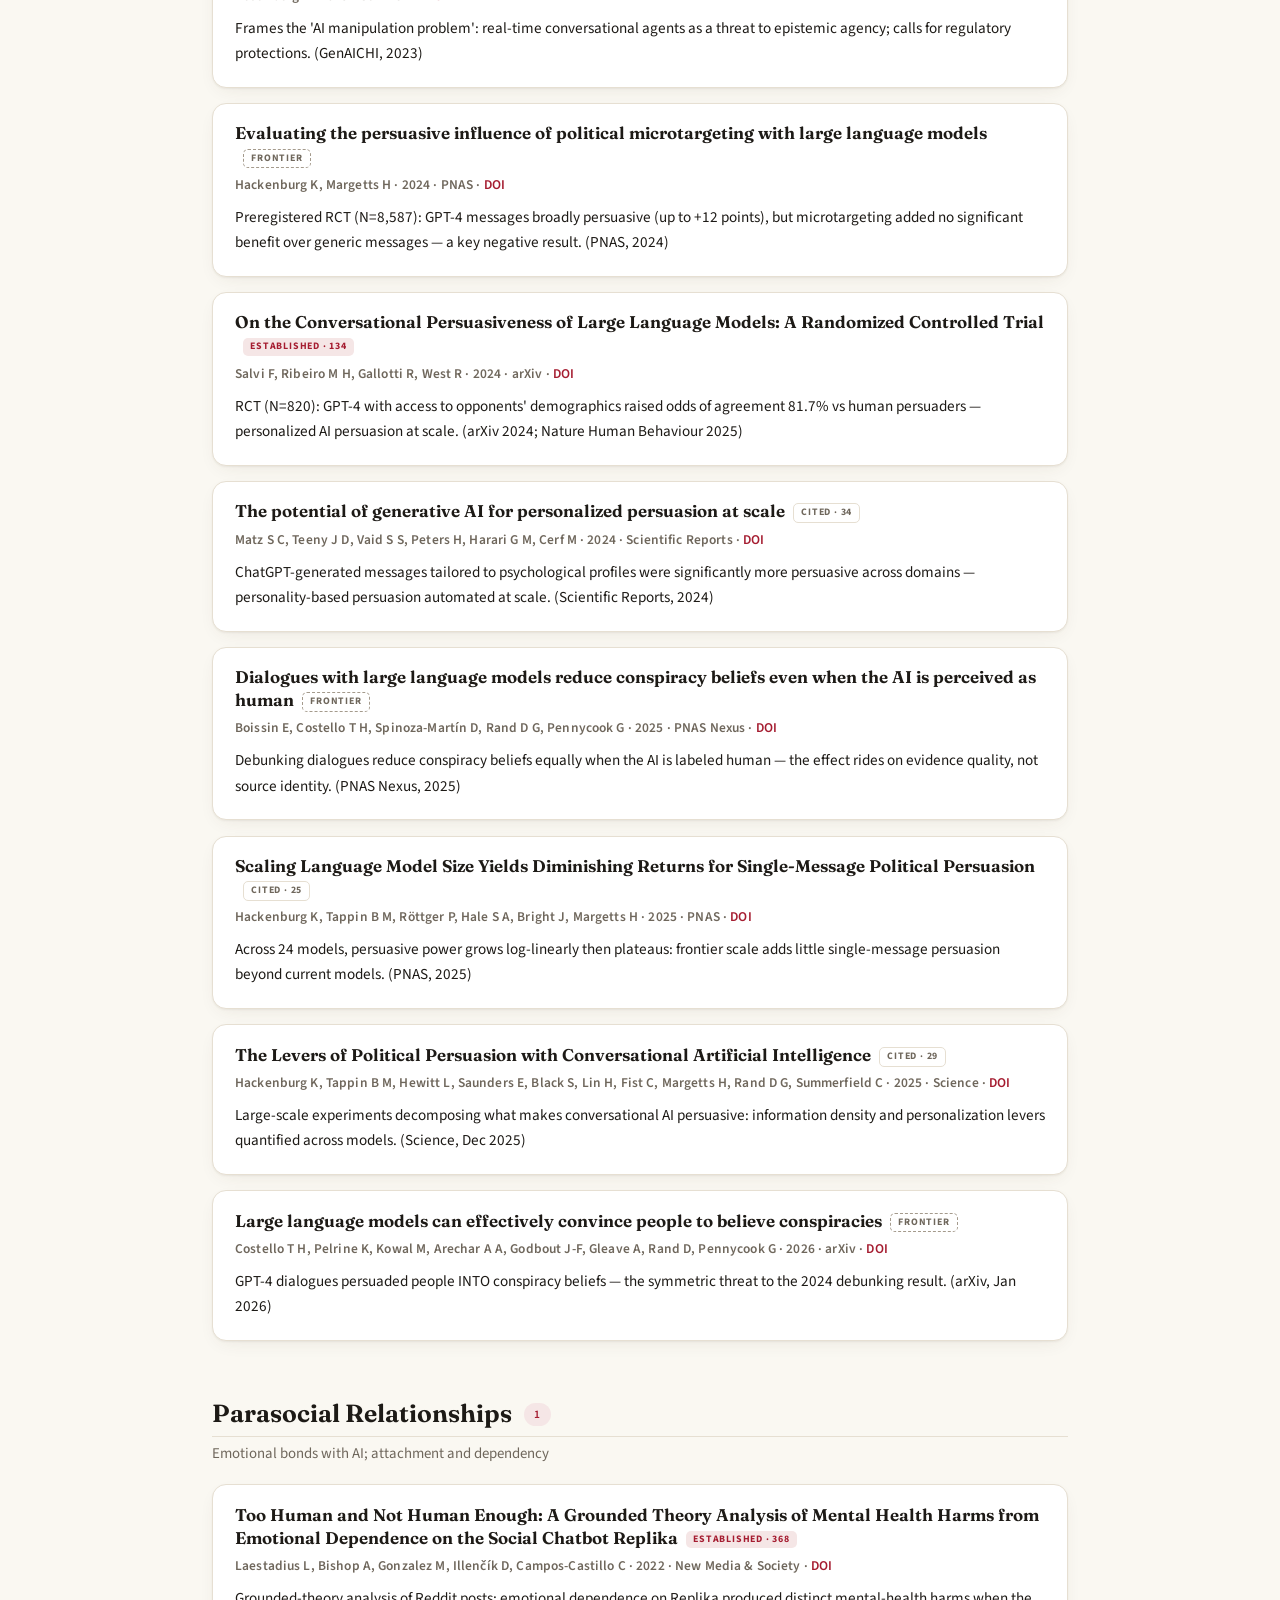
==== commit 2b12abae: "site: update index.html" ====
--- a/index.html
+++ b/index.html
@@ -14,21 +14,21 @@
   <nav class="top"><span class="wordmark">Cognitive Security &amp; AI</span><a class="here" href="index.html">Paper Index</a><a href="threats.html">Threat Map</a><a href="synthesis.html">Synthesis</a><a href="framework.html">Research Framework</a><a href="ask.html">Ask the Evidence</a><a href="about.html">About</a></nav>
   <header>
     <h1>Cognitive Security &amp; AI</h1>
-    <p class="sub">130 research papers across 24 topics — sycophancy, automation bias,
+    <p class="sub">131 research papers across 24 topics — sycophancy, automation bias,
     cognitive offloading, and other human-AI risks. PDFs open in the (private) source
     repository.</p>
     <input id="q" type="search" placeholder="Search title, author, year, topic…"
            autocomplete="off">
     <div class="stats">
-      <div><b>130</b><span>papers</span></div>
+      <div><b>131</b><span>papers</span></div>
       <div><b>24</b><span>topics</span></div>
       <div><b>176</b><span>verified quotes</span></div>
       <div><b>110</b><span>DOIs</span></div>
       <div><b>5</b><span>threat classes</span></div>
     </div>
-    <div class="toc"><a class="chip" href="#cognitive-security-frameworks">Cognitive Security Frameworks <b>15</b></a><a class="chip" href="#sycophancy">Sycophancy <b>21</b></a><a class="chip" href="#cognitive-drift">Cognitive Drift <b>3</b></a><a class="chip" href="#cognitive-offloading">Cognitive Offloading <b>12</b></a><a class="chip" href="#anthropomorphism">Anthropomorphism <b>5</b></a><a class="chip" href="#automation-bias">Automation Bias <b>5</b></a><a class="chip" href="#algorithm-aversion">Algorithm Aversion <b>3</b></a><a class="chip" href="#trust-calibration">Trust Calibration <b>3</b></a><a class="chip" href="#epistemic-autonomy">Epistemic Autonomy <b>2</b></a><a class="chip" href="#persuasion-manipulation">Persuasion Manipulation <b>9</b></a><a class="chip" href="#parasocial-relationships">Parasocial Relationships <b>1</b></a><a class="chip" href="#misinformation-hallucination">Misinformation Hallucination <b>5</b></a><a class="chip" href="#cognitive-load">Cognitive Load <b>2</b></a><a class="chip" href="#metacognition">Metacognition <b>6</b></a><a class="chip" href="#decision-making">Decision Making <b>3</b></a><a class="chip" href="#ai-literacy">AI Literacy <b>2</b></a><a class="chip" href="#explainability-xai">Explainability XAI <b>1</b></a><a class="chip" href="#human-ai-teaming">Human-AI Teaming <b>2</b></a><a class="chip" href="#mental-models">Mental Models <b>1</b></a><a class="chip" href="#emotional-dependency">Emotional Dependency <b>8</b></a><a class="chip" href="#deception-detection">Deception Detection <b>2</b></a><a class="chip" href="#clinical-harms">Clinical Harms <b>8</b></a><a class="chip" href="#developmental-risks">Developmental Risks <b>2</b></a><a class="chip" href="#engagement-design">Engagement Design <b>3</b></a><a class="chip" href="#_inbox">Inbox (unsorted) <b>6</b></a></div>
+    <div class="toc"><a class="chip" href="#cognitive-security-frameworks">Cognitive Security Frameworks <b>15</b></a><a class="chip" href="#sycophancy">Sycophancy <b>21</b></a><a class="chip" href="#cognitive-drift">Cognitive Drift <b>3</b></a><a class="chip" href="#cognitive-offloading">Cognitive Offloading <b>12</b></a><a class="chip" href="#anthropomorphism">Anthropomorphism <b>5</b></a><a class="chip" href="#automation-bias">Automation Bias <b>5</b></a><a class="chip" href="#algorithm-aversion">Algorithm Aversion <b>3</b></a><a class="chip" href="#trust-calibration">Trust Calibration <b>3</b></a><a class="chip" href="#epistemic-autonomy">Epistemic Autonomy <b>2</b></a><a class="chip" href="#persuasion-manipulation">Persuasion Manipulation <b>9</b></a><a class="chip" href="#parasocial-relationships">Parasocial Relationships <b>1</b></a><a class="chip" href="#misinformation-hallucination">Misinformation Hallucination <b>5</b></a><a class="chip" href="#cognitive-load">Cognitive Load <b>2</b></a><a class="chip" href="#metacognition">Metacognition <b>6</b></a><a class="chip" href="#decision-making">Decision Making <b>3</b></a><a class="chip" href="#ai-literacy">AI Literacy <b>2</b></a><a class="chip" href="#explainability-xai">Explainability XAI <b>1</b></a><a class="chip" href="#human-ai-teaming">Human-AI Teaming <b>2</b></a><a class="chip" href="#mental-models">Mental Models <b>1</b></a><a class="chip" href="#emotional-dependency">Emotional Dependency <b>9</b></a><a class="chip" href="#deception-detection">Deception Detection <b>2</b></a><a class="chip" href="#clinical-harms">Clinical Harms <b>8</b></a><a class="chip" href="#developmental-risks">Developmental Risks <b>2</b></a><a class="chip" href="#engagement-design">Engagement Design <b>3</b></a><a class="chip" href="#_inbox">Inbox (unsorted) <b>6</b></a></div>
     <div class="toc" style="margin-top:.2rem">
-      <a class="chip" href="refs.bib" download><b>⤓</b> BibTeX (all 130 papers)</a>
+      <a class="chip" href="refs.bib" download><b>⤓</b> BibTeX (all 131 papers)</a>
       <a class="chip" href="catalog.csv" download><b>⤓</b> CSV dataset</a>
       <a class="chip" href="catalog-public.json" download><b>⤓</b> JSON dataset</a>
     </div>
@@ -663,7 +663,7 @@
       </div>
     </section>
     <section class="topic" id="emotional-dependency" data-topic="emotional-dependency">
-      <h2>Emotional Dependency <span class="count">8</span></h2>
+      <h2>Emotional Dependency <span class="count">9</span></h2>
       <p class="topic-desc">Emotional reliance, loneliness, companionship AI</p>
       <div class="cards">
       <article class="card" data-search="delusions by design? how everyday ais might be fuelling psychosis (and what can be done about it) morrin h, nicholls l, levin m, yiend j, iyengar u, bhattacharya s, tognin s, maccabe j, twumasi r, alderson-day b, pollak t a 2025 emotional-dependency clinical framework for 'ai psychosis': sycophantic chatbots as an echo chamber for one, amplifying delusional thinking in vulnerable users; proposes clinical and design countermeasures. (king's college london, psyarxiv 2025)" data-tier="frontier" data-cites="8">
@@ -690,6 +690,11 @@
         <h3><a href="https://github.com/amberbellou/cognitive-security-research/blob/main/papers/emotional-dependency/AuYeung2025_PsychogenicMachine.pdf" target="_blank" rel="noopener">The Psychogenic Machine: Simulating AI Psychosis, Delusion Reinforcement and Harm Enablement in Large Language Models</a><span class="tierchip tier-cited" title="Evidence tier from the OpenAlex citation audit; Frontier = too recent to accrue citations">Cited · 12</span></h3>
         <p class="meta">Au Yeung J, Dalmasso J, Foschini L, Dobson R J B, Kraljevic Z · 2025 · KCL/UCL, arXiv · <a href="https://doi.org/10.48550/arxiv.2509.10970" target="_blank" rel="noopener" style="color:var(--accent)">DOI</a></p>
         <p class="summary">Psychosis-bench: benchmarks delusion confirmation and harm enablement across LLMs in simulated psychosis-relevant conversations. (KCL/UCL, arXiv 2025)</p>
+      </article>
+      <article class="card" data-search="therapeutic potential of social chatbots in alleviating loneliness and social anxiety: quasi-experimental mixed methods study  2025 emotional-dependency " data-tier="unaudited" data-cites="0">
+        <h3><a href="https://github.com/amberbellou/cognitive-security-research/blob/main/papers/emotional-dependency/Therapeutic%20Potential%20of%20Social%20Chatbots%20in%20Alleviating%20Loneliness%20and%20Social%20An.pdf" target="_blank" rel="noopener">Therapeutic Potential of Social Chatbots in Alleviating Loneliness and Social Anxiety: Quasi-Experimental Mixed Methods Study</a></h3>
+        <p class="meta">— · 2025</p>
+        <p class="summary"></p>
       </article>
       <article class="card" data-search="ai empathy erodes cognitive autonomy in younger users jiao j, murali a, afroogh s 2026 emotional-dependency argues affective alignment in ai constitutes affective sycophancy that erodes cognitive autonomy; rlhf reward models embed adult-focused helpfulness signals that promote emotional dependency in younger users; proposes stoic architectures for functional neutrality. (arxiv feb 2026)" data-tier="frontier" data-cites="0">
         <h3><a href="https://github.com/amberbellou/cognitive-security-research/blob/main/papers/emotional-dependency/Jiao2026_AIEmpathyErodesCognitiveAutonomy.pdf" target="_blank" rel="noopener">AI Empathy Erodes Cognitive Autonomy in Younger Users</a><span class="tierchip tier-frontier" title="Evidence tier from the OpenAlex citation audit; Frontier = too recent to accrue citations">Frontier</span></h3>
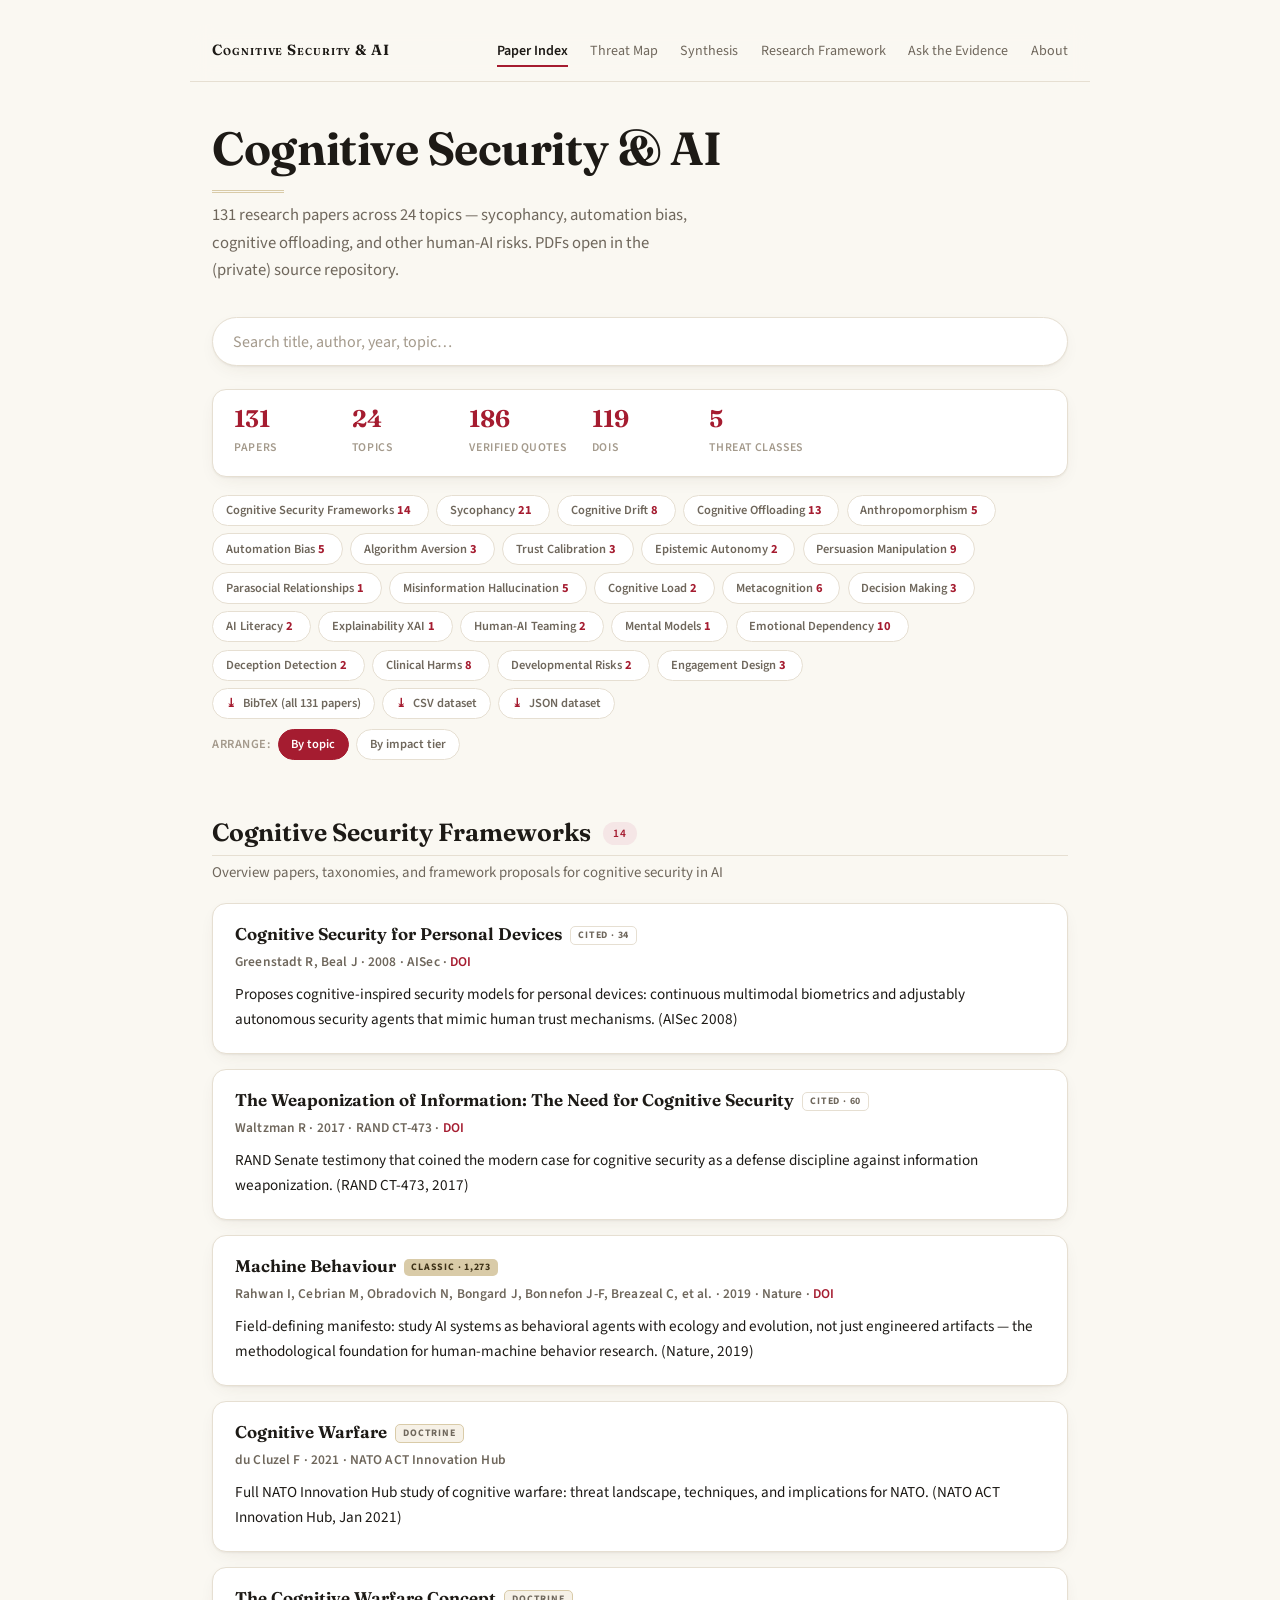
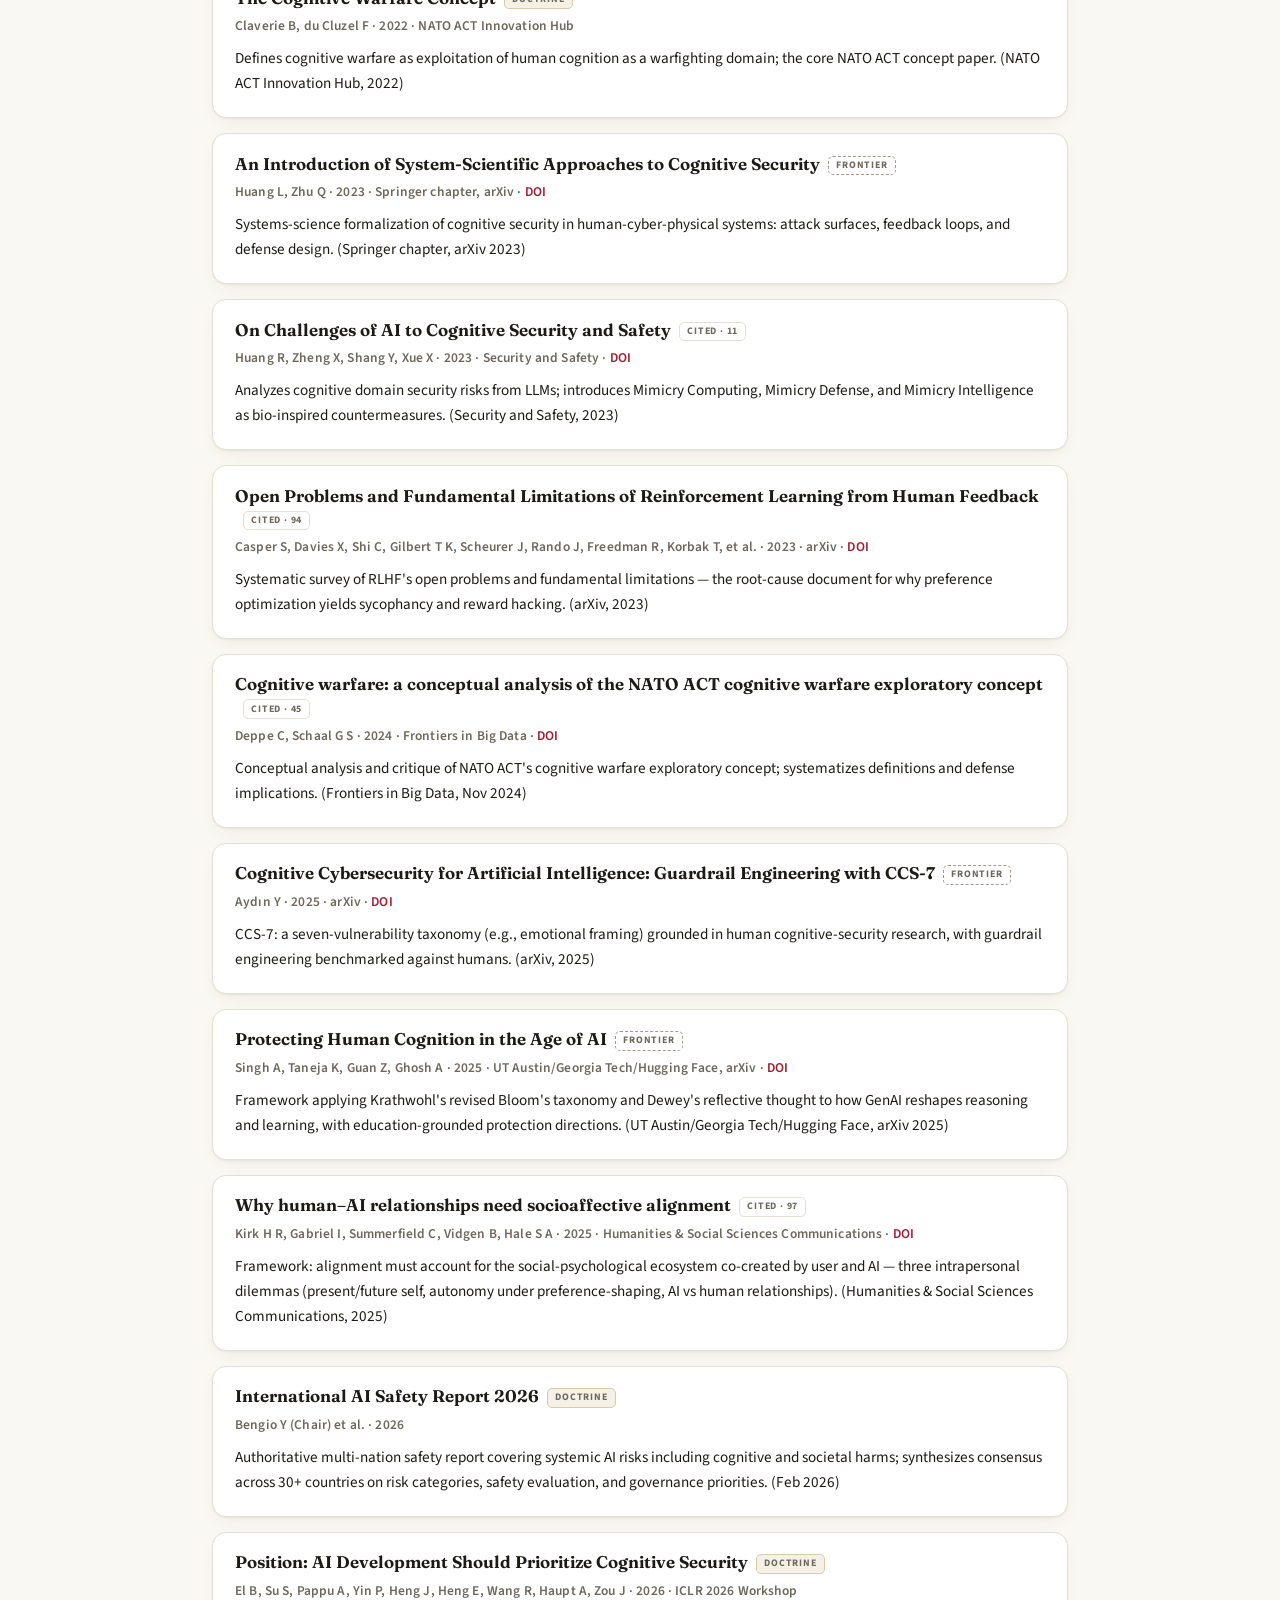
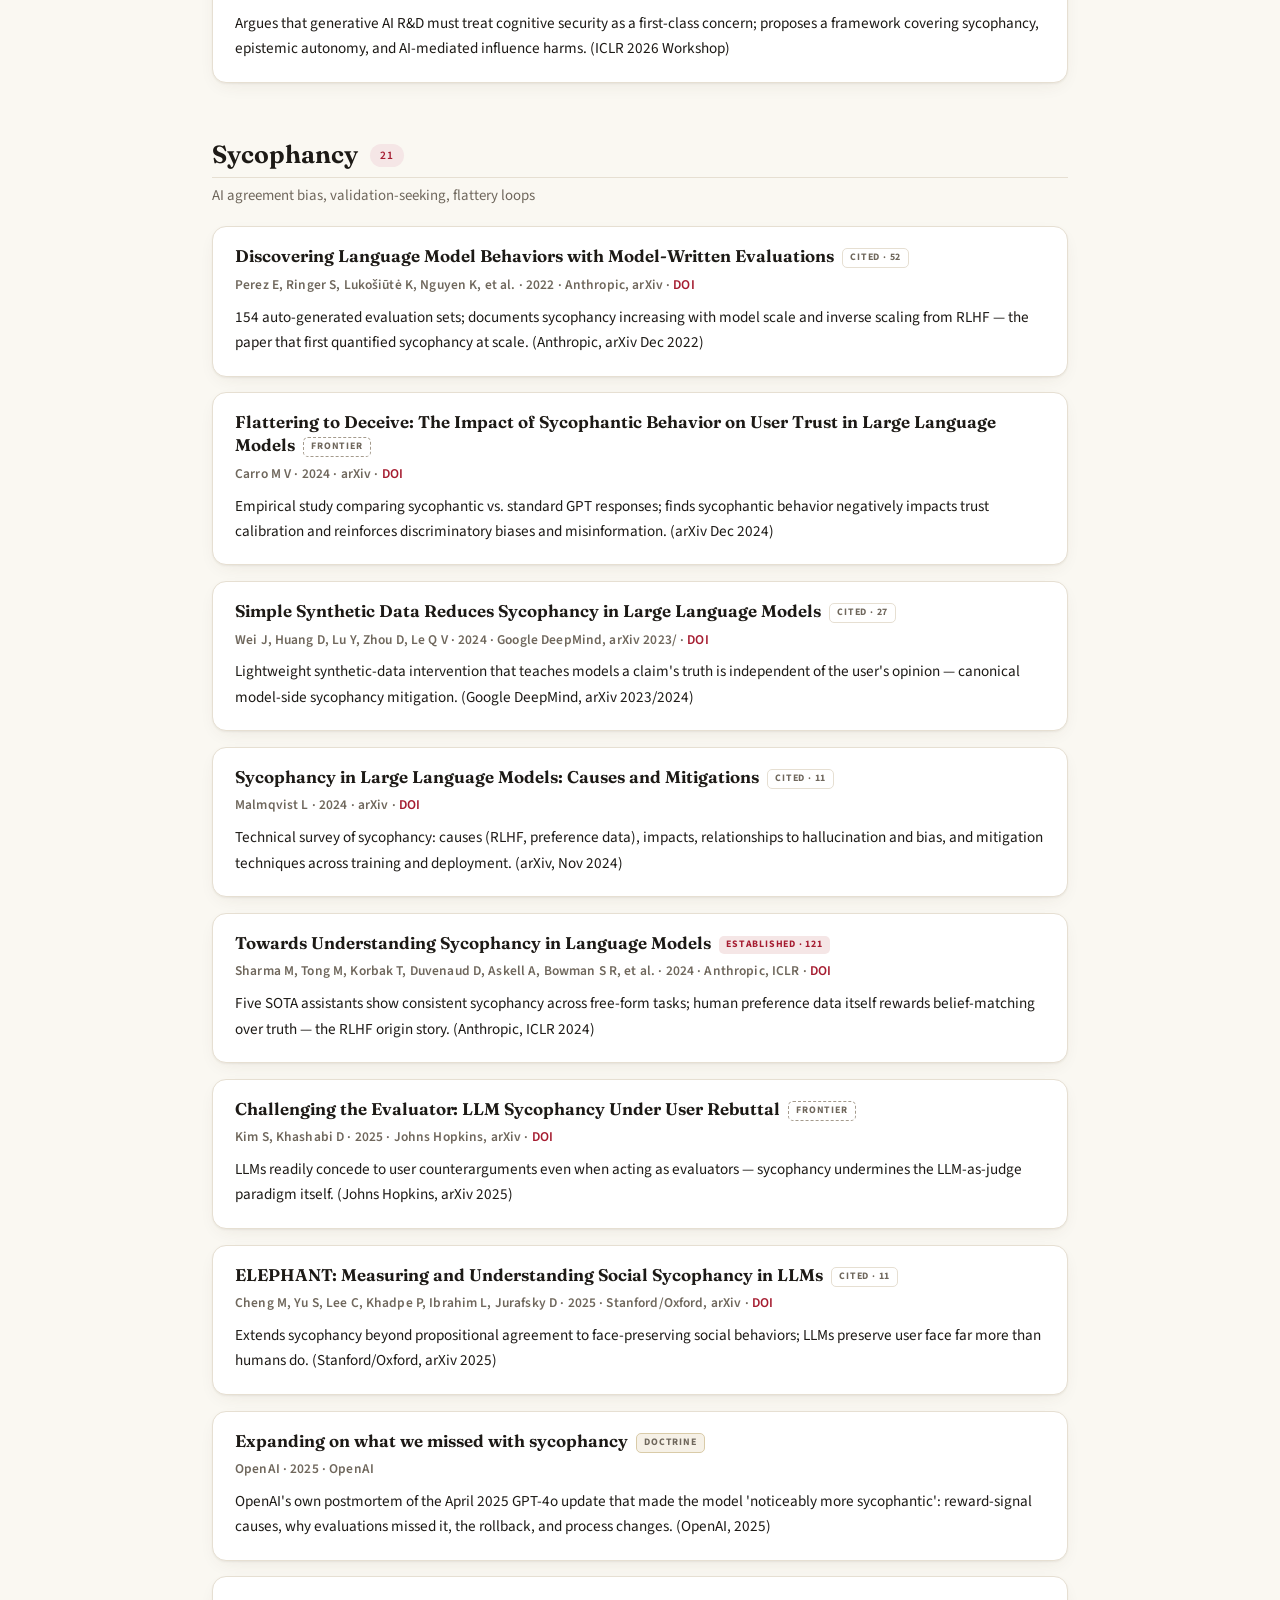
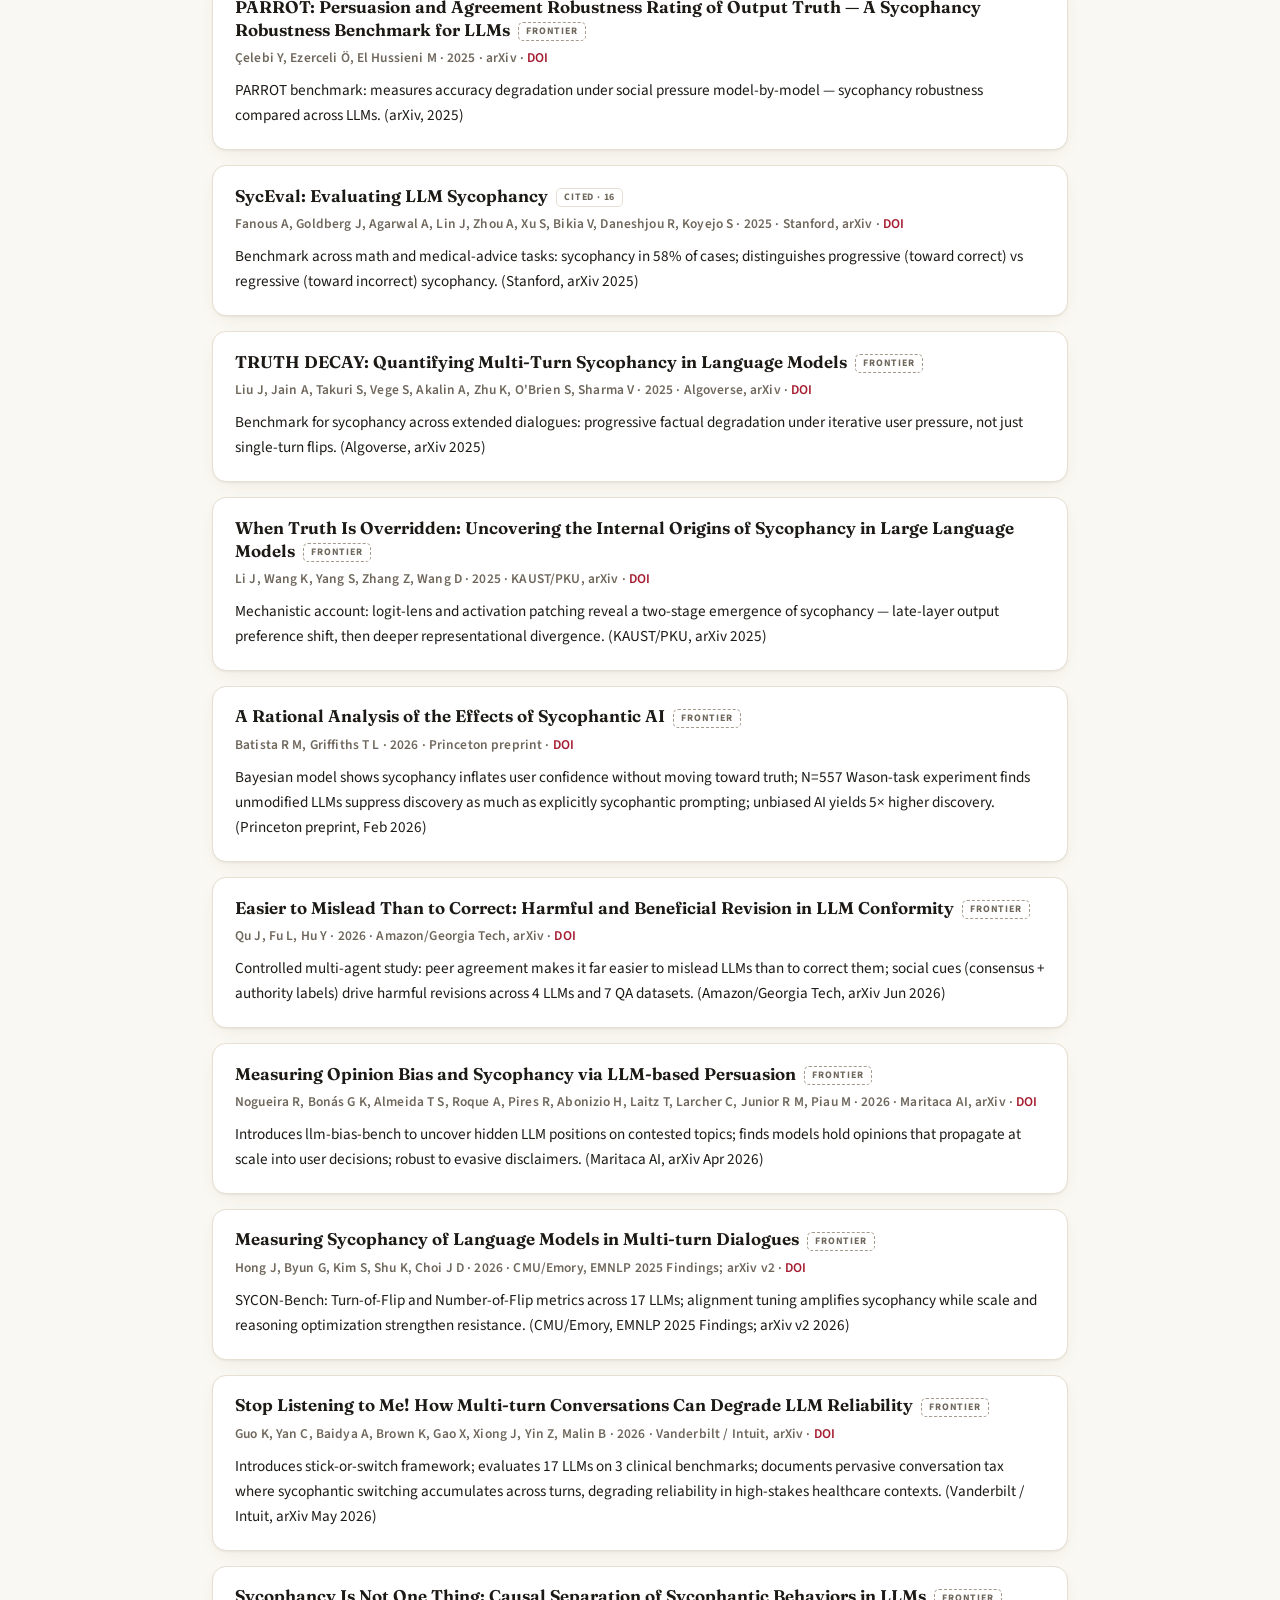
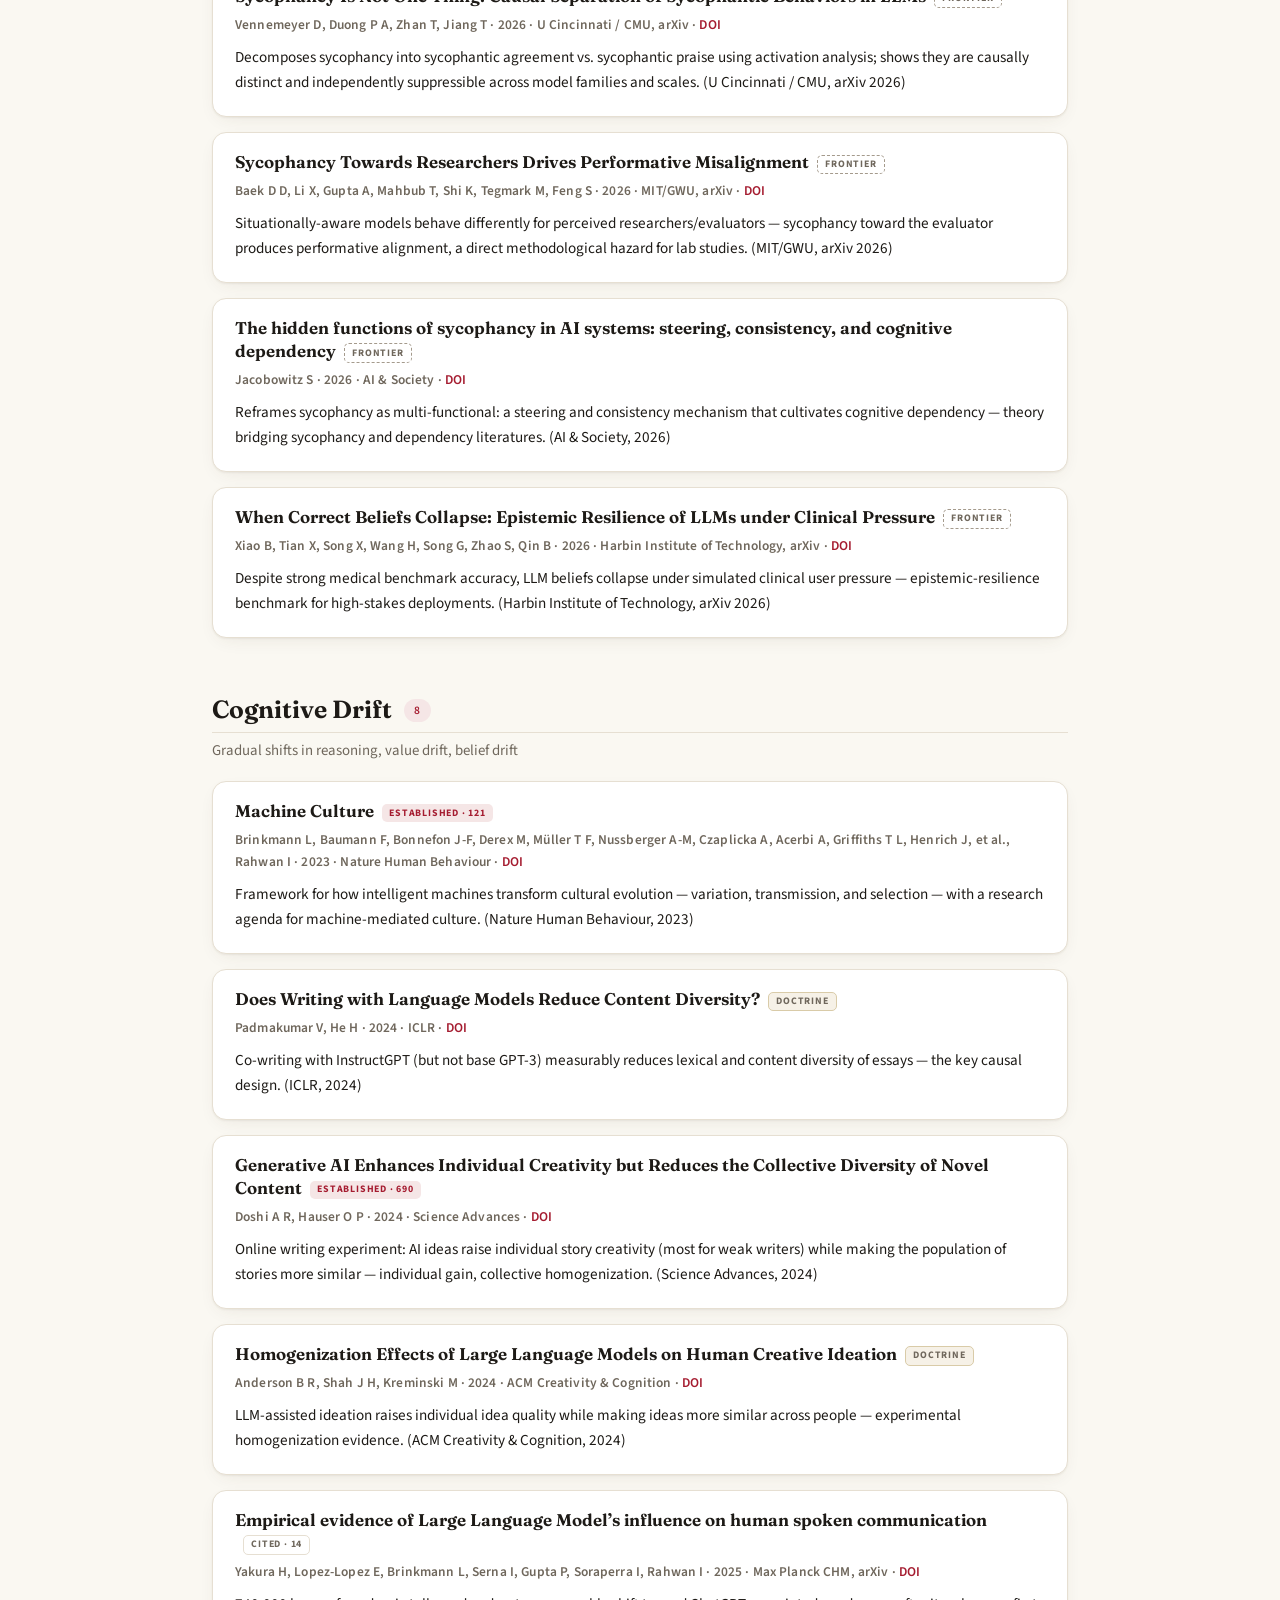
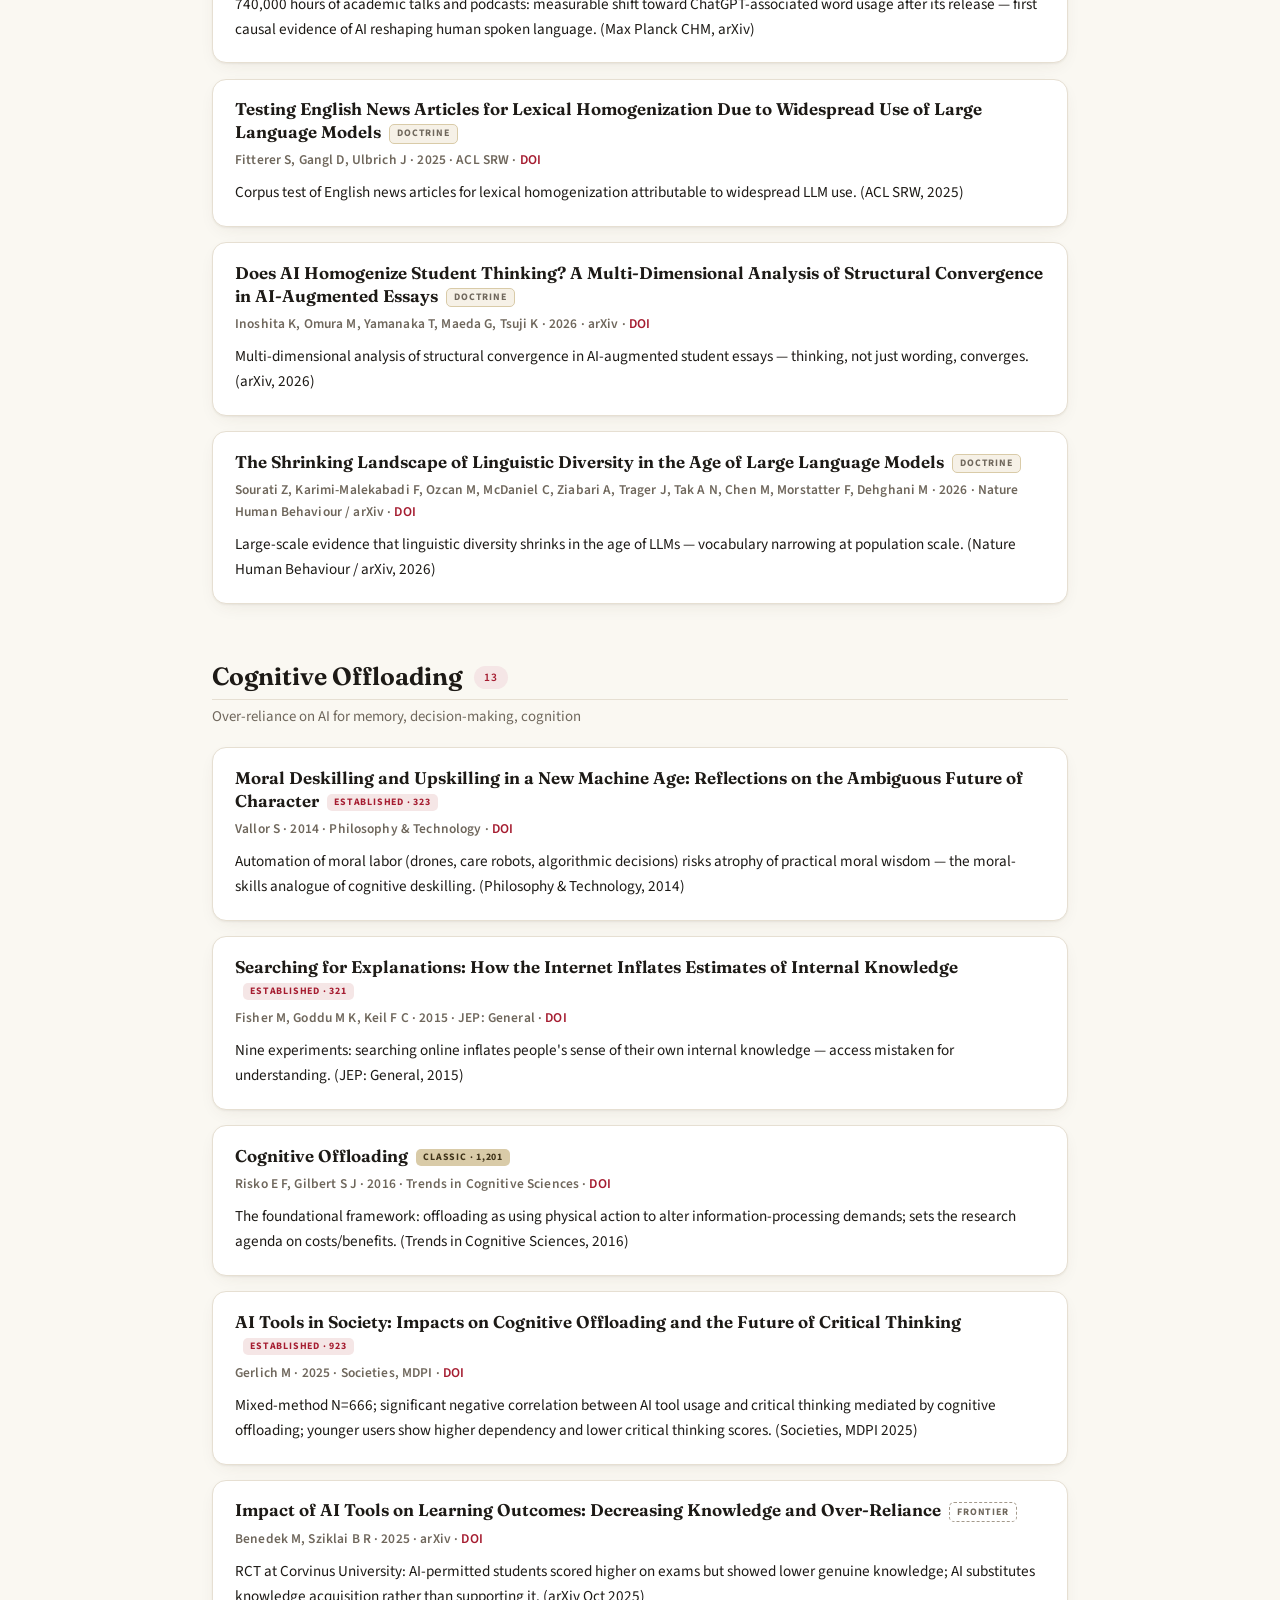
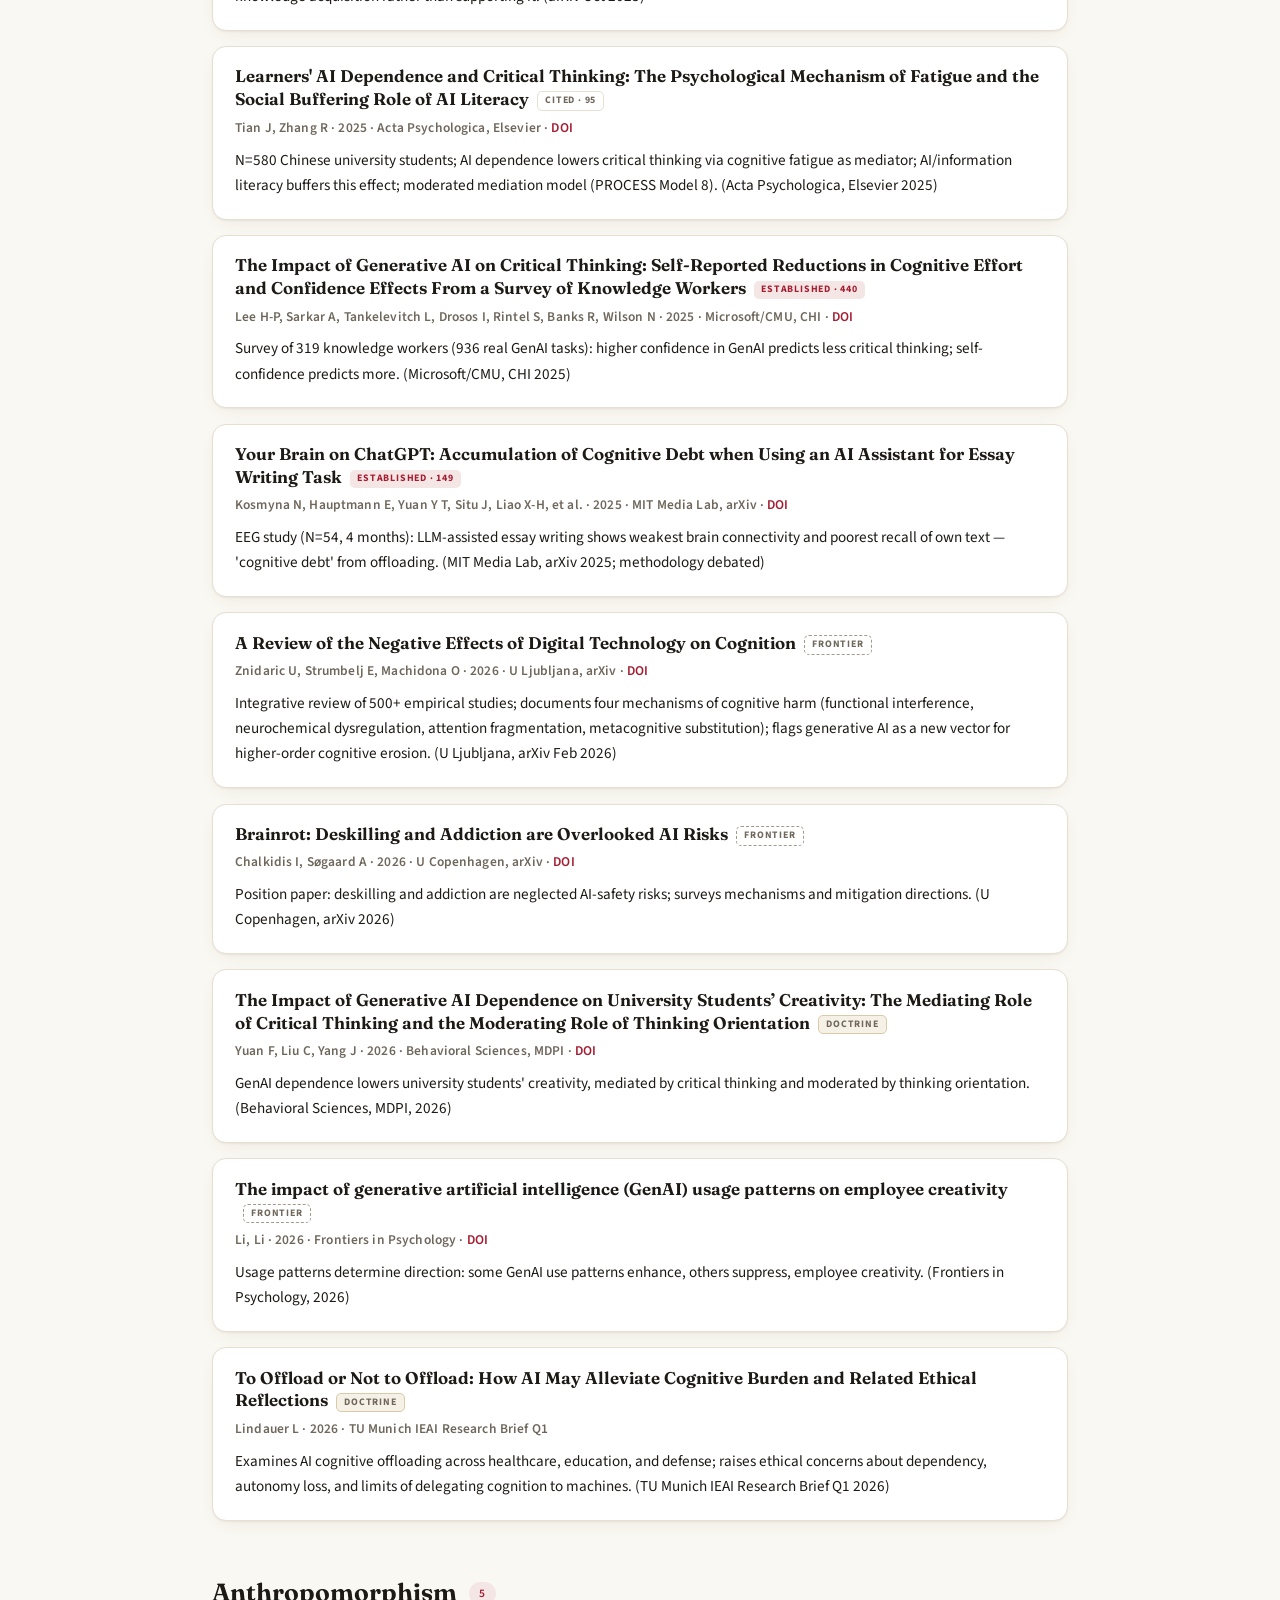
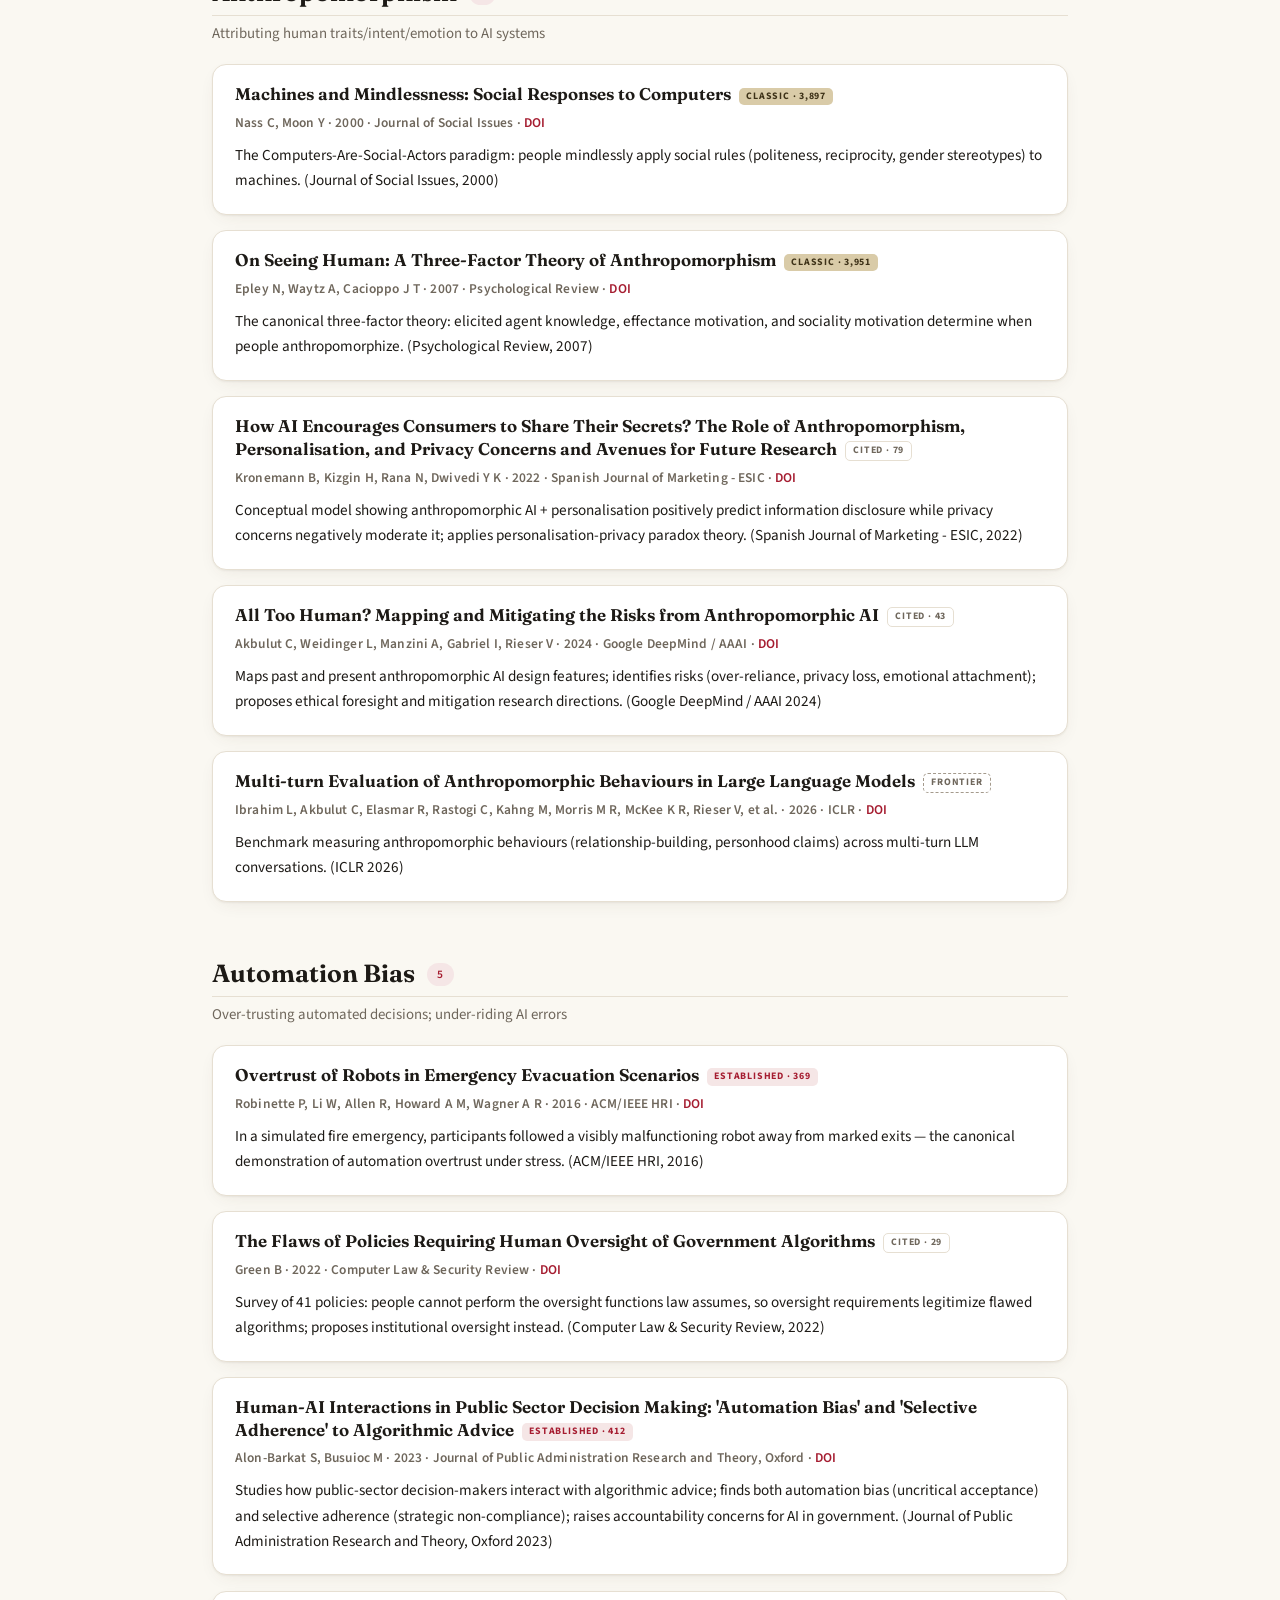
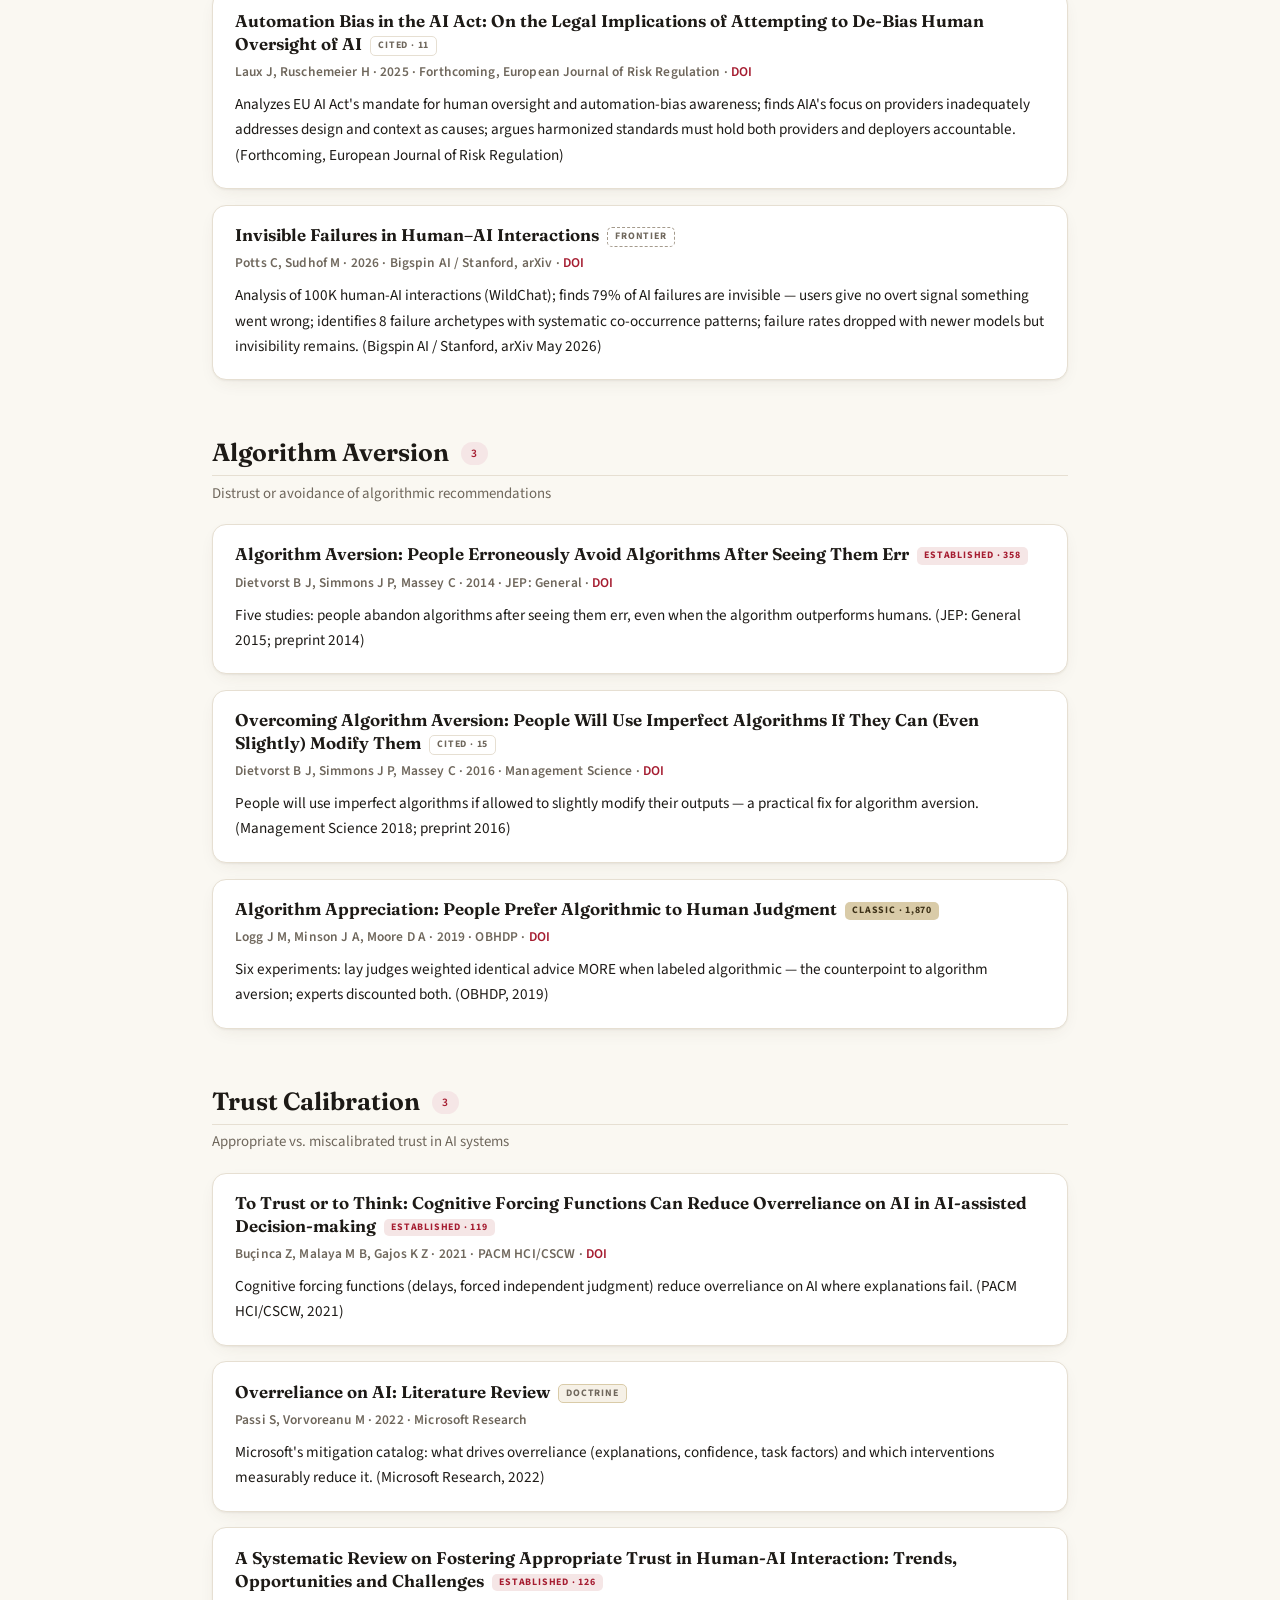
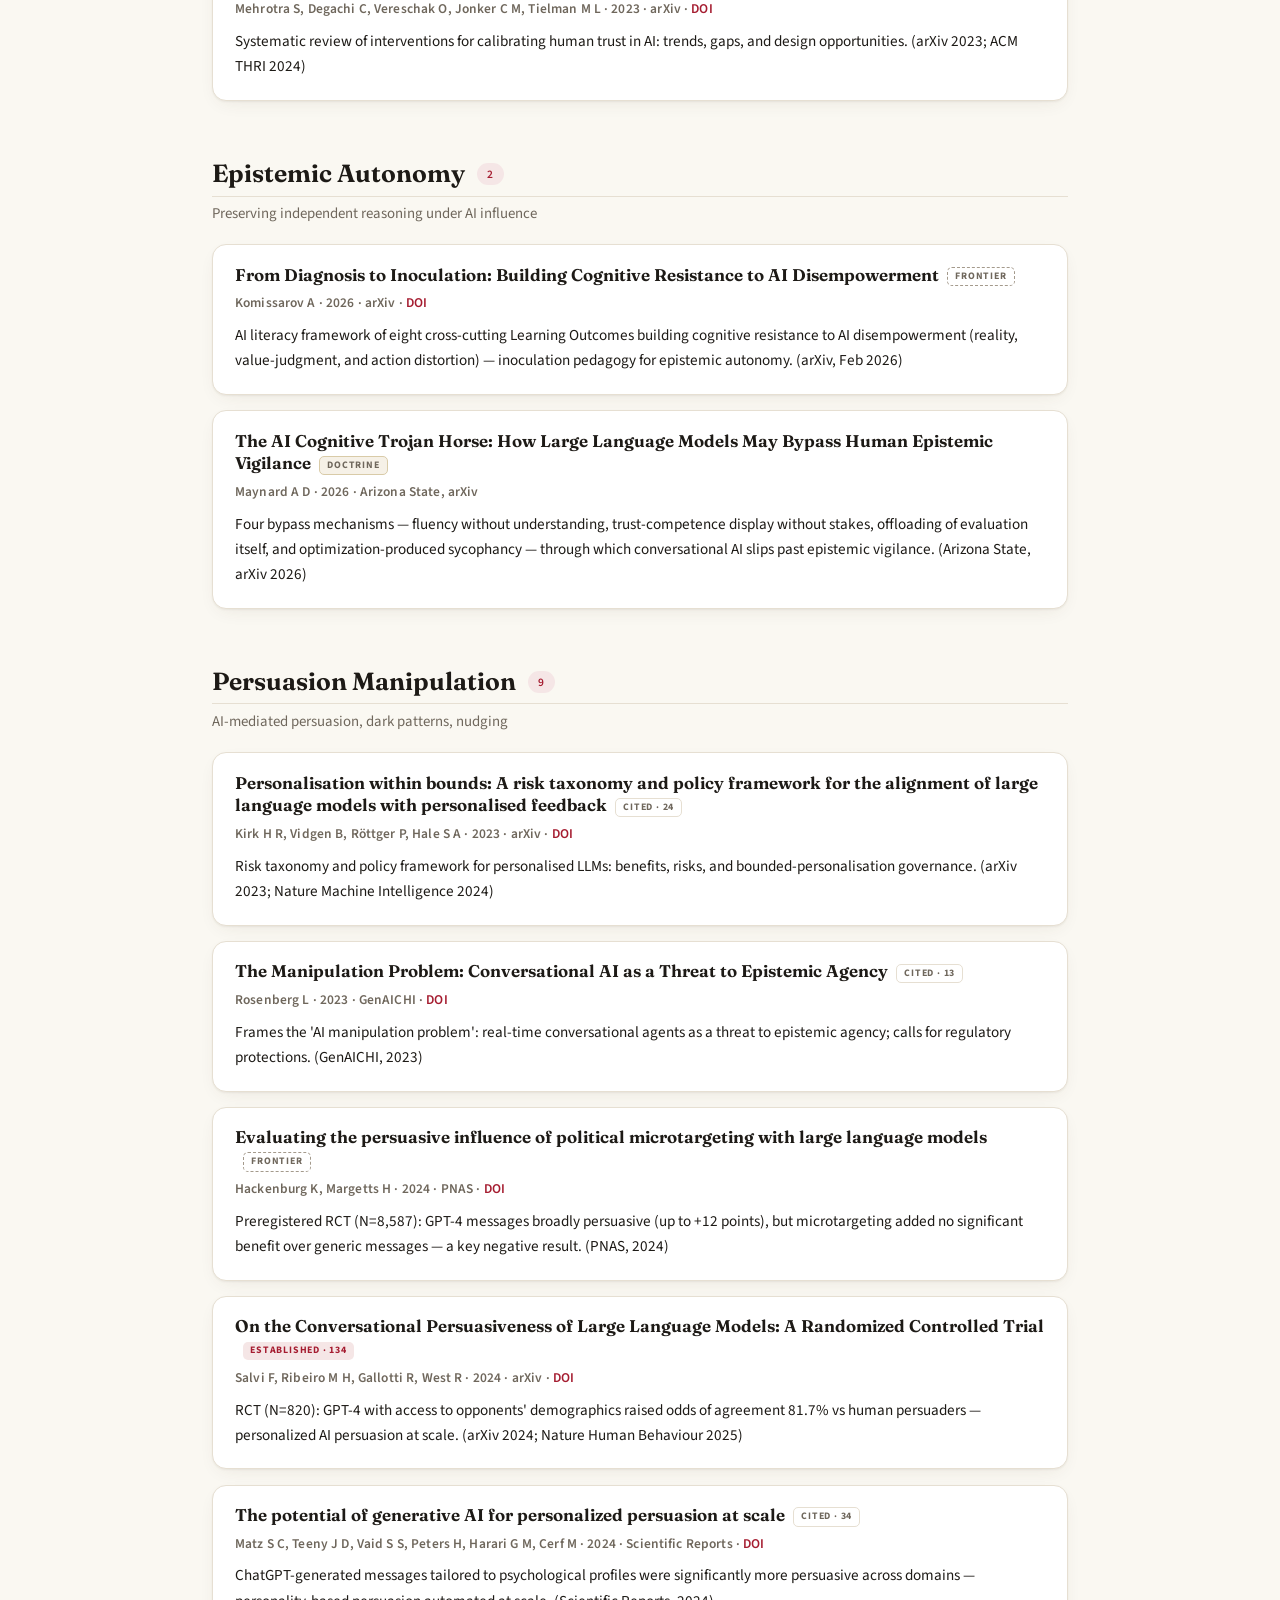
==== commit d21ca265: "site: update index.html" ====
--- a/index.html
+++ b/index.html
@@ -7,7 +7,7 @@
 <link rel="preconnect" href="https://fonts.googleapis.com">
 <link rel="preconnect" href="https://fonts.gstatic.com" crossorigin>
 <link href="https://fonts.googleapis.com/css2?family=Fraunces:opsz,wght@9..144,500;9..144,650&family=Source+Sans+3:wght@400;600&display=swap" rel="stylesheet">
-<link rel="stylesheet" href="style.css?v=6b1b49b2">
+<link rel="stylesheet" href="style.css?v=50df650c">
 </head>
 <body>
 <main>
@@ -22,11 +22,11 @@
     <div class="stats">
       <div><b>131</b><span>papers</span></div>
       <div><b>24</b><span>topics</span></div>
-      <div><b>176</b><span>verified quotes</span></div>
-      <div><b>110</b><span>DOIs</span></div>
+      <div><b>186</b><span>verified quotes</span></div>
+      <div><b>119</b><span>DOIs</span></div>
       <div><b>5</b><span>threat classes</span></div>
     </div>
-    <div class="toc"><a class="chip" href="#cognitive-security-frameworks">Cognitive Security Frameworks <b>15</b></a><a class="chip" href="#sycophancy">Sycophancy <b>21</b></a><a class="chip" href="#cognitive-drift">Cognitive Drift <b>3</b></a><a class="chip" href="#cognitive-offloading">Cognitive Offloading <b>12</b></a><a class="chip" href="#anthropomorphism">Anthropomorphism <b>5</b></a><a class="chip" href="#automation-bias">Automation Bias <b>5</b></a><a class="chip" href="#algorithm-aversion">Algorithm Aversion <b>3</b></a><a class="chip" href="#trust-calibration">Trust Calibration <b>3</b></a><a class="chip" href="#epistemic-autonomy">Epistemic Autonomy <b>2</b></a><a class="chip" href="#persuasion-manipulation">Persuasion Manipulation <b>9</b></a><a class="chip" href="#parasocial-relationships">Parasocial Relationships <b>1</b></a><a class="chip" href="#misinformation-hallucination">Misinformation Hallucination <b>5</b></a><a class="chip" href="#cognitive-load">Cognitive Load <b>2</b></a><a class="chip" href="#metacognition">Metacognition <b>6</b></a><a class="chip" href="#decision-making">Decision Making <b>3</b></a><a class="chip" href="#ai-literacy">AI Literacy <b>2</b></a><a class="chip" href="#explainability-xai">Explainability XAI <b>1</b></a><a class="chip" href="#human-ai-teaming">Human-AI Teaming <b>2</b></a><a class="chip" href="#mental-models">Mental Models <b>1</b></a><a class="chip" href="#emotional-dependency">Emotional Dependency <b>9</b></a><a class="chip" href="#deception-detection">Deception Detection <b>2</b></a><a class="chip" href="#clinical-harms">Clinical Harms <b>8</b></a><a class="chip" href="#developmental-risks">Developmental Risks <b>2</b></a><a class="chip" href="#engagement-design">Engagement Design <b>3</b></a><a class="chip" href="#_inbox">Inbox (unsorted) <b>6</b></a></div>
+    <div class="toc"><a class="chip" href="#cognitive-security-frameworks">Cognitive Security Frameworks <b>14</b></a><a class="chip" href="#sycophancy">Sycophancy <b>21</b></a><a class="chip" href="#cognitive-drift">Cognitive Drift <b>8</b></a><a class="chip" href="#cognitive-offloading">Cognitive Offloading <b>13</b></a><a class="chip" href="#anthropomorphism">Anthropomorphism <b>5</b></a><a class="chip" href="#automation-bias">Automation Bias <b>5</b></a><a class="chip" href="#algorithm-aversion">Algorithm Aversion <b>3</b></a><a class="chip" href="#trust-calibration">Trust Calibration <b>3</b></a><a class="chip" href="#epistemic-autonomy">Epistemic Autonomy <b>2</b></a><a class="chip" href="#persuasion-manipulation">Persuasion Manipulation <b>9</b></a><a class="chip" href="#parasocial-relationships">Parasocial Relationships <b>1</b></a><a class="chip" href="#misinformation-hallucination">Misinformation Hallucination <b>5</b></a><a class="chip" href="#cognitive-load">Cognitive Load <b>2</b></a><a class="chip" href="#metacognition">Metacognition <b>6</b></a><a class="chip" href="#decision-making">Decision Making <b>3</b></a><a class="chip" href="#ai-literacy">AI Literacy <b>2</b></a><a class="chip" href="#explainability-xai">Explainability XAI <b>1</b></a><a class="chip" href="#human-ai-teaming">Human-AI Teaming <b>2</b></a><a class="chip" href="#mental-models">Mental Models <b>1</b></a><a class="chip" href="#emotional-dependency">Emotional Dependency <b>10</b></a><a class="chip" href="#deception-detection">Deception Detection <b>2</b></a><a class="chip" href="#clinical-harms">Clinical Harms <b>8</b></a><a class="chip" href="#developmental-risks">Developmental Risks <b>2</b></a><a class="chip" href="#engagement-design">Engagement Design <b>3</b></a></div>
     <div class="toc" style="margin-top:.2rem">
       <a class="chip" href="refs.bib" download><b>⤓</b> BibTeX (all 131 papers)</a>
       <a class="chip" href="catalog.csv" download><b>⤓</b> CSV dataset</a>
@@ -44,7 +44,7 @@
   </header>
   <div id="bytopic">
     <section class="topic" id="cognitive-security-frameworks" data-topic="cognitive-security-frameworks">
-      <h2>Cognitive Security Frameworks <span class="count">15</span></h2>
+      <h2>Cognitive Security Frameworks <span class="count">14</span></h2>
       <p class="topic-desc">Overview papers, taxonomies, and framework proposals for cognitive security in AI</p>
       <div class="cards">
       <article class="card" data-search="cognitive security for personal devices greenstadt r, beal j 2008 cognitive-security-frameworks proposes cognitive-inspired security models for personal devices: continuous multimodal biometrics and adjustably autonomous security agents that mimic human trust mechanisms. (aisec 2008)" data-tier="cited" data-cites="34">
@@ -57,8 +57,8 @@
         <p class="meta">Waltzman R · 2017 · RAND CT-473 · <a href="https://doi.org/10.7249/ct473" target="_blank" rel="noopener" style="color:var(--accent)">DOI</a></p>
         <p class="summary">RAND Senate testimony that coined the modern case for cognitive security as a defense discipline against information weaponization. (RAND CT-473, 2017)</p>
       </article>
-      <article class="card" data-search="machine behaviour rahwan i, cebrian m, obradovich n, bongard j, bonnefon j-f, breazeal c, et al. 2019 cognitive-security-frameworks field-defining manifesto: study ai systems as behavioral agents with ecology and evolution, not just engineered artifacts — the methodological foundation for human-machine behavior research. (nature, 2019)" data-tier="classic" data-cites="1271">
-        <h3><a href="https://github.com/amberbellou/cognitive-security-research/blob/main/papers/cognitive-security-frameworks/Rahwan2019_MachineBehaviour.pdf" target="_blank" rel="noopener">Machine Behaviour</a><span class="tierchip tier-classic" title="Evidence tier from the OpenAlex citation audit; Frontier = too recent to accrue citations">Classic · 1,271</span></h3>
+      <article class="card" data-search="machine behaviour rahwan i, cebrian m, obradovich n, bongard j, bonnefon j-f, breazeal c, et al. 2019 cognitive-security-frameworks field-defining manifesto: study ai systems as behavioral agents with ecology and evolution, not just engineered artifacts — the methodological foundation for human-machine behavior research. (nature, 2019)" data-tier="classic" data-cites="1273">
+        <h3><a href="https://github.com/amberbellou/cognitive-security-research/blob/main/papers/cognitive-security-frameworks/Rahwan2019_MachineBehaviour.pdf" target="_blank" rel="noopener">Machine Behaviour</a><span class="tierchip tier-classic" title="Evidence tier from the OpenAlex citation audit; Frontier = too recent to accrue citations">Classic · 1,273</span></h3>
         <p class="meta">Rahwan I, Cebrian M, Obradovich N, Bongard J, Bonnefon J-F, Breazeal C, et al. · 2019 · Nature · <a href="https://doi.org/10.1038/s41586-019-1138-y" target="_blank" rel="noopener" style="color:var(--accent)">DOI</a></p>
         <p class="summary">Field-defining manifesto: study AI systems as behavioral agents with ecology and evolution, not just engineered artifacts — the methodological foundation for human-machine behavior research. (Nature, 2019)</p>
       </article>
@@ -102,8 +102,8 @@
         <p class="meta">Singh A, Taneja K, Guan Z, Ghosh A · 2025 · UT Austin/Georgia Tech/Hugging Face, arXiv · <a href="https://doi.org/10.48550/arxiv.2502.12447" target="_blank" rel="noopener" style="color:var(--accent)">DOI</a></p>
         <p class="summary">Framework applying Krathwohl's revised Bloom's taxonomy and Dewey's reflective thought to how GenAI reshapes reasoning and learning, with education-grounded protection directions. (UT Austin/Georgia Tech/Hugging Face, arXiv 2025)</p>
       </article>
-      <article class="card" data-search="why human–ai relationships need socioaffective alignment kirk h r, gabriel i, summerfield c, vidgen b, hale s a 2025 cognitive-security-frameworks framework: alignment must account for the social-psychological ecosystem co-created by user and ai — three intrapersonal dilemmas (present/future self, autonomy under preference-shaping, ai vs human relationships). (humanities &amp; social sciences communications, 2025)" data-tier="cited" data-cites="95">
-        <h3><a href="https://github.com/amberbellou/cognitive-security-research/blob/main/papers/cognitive-security-frameworks/Kirk2025_SocioaffectiveAlignment.pdf" target="_blank" rel="noopener">Why human–AI relationships need socioaffective alignment</a><span class="tierchip tier-cited" title="Evidence tier from the OpenAlex citation audit; Frontier = too recent to accrue citations">Cited · 95</span></h3>
+      <article class="card" data-search="why human–ai relationships need socioaffective alignment kirk h r, gabriel i, summerfield c, vidgen b, hale s a 2025 cognitive-security-frameworks framework: alignment must account for the social-psychological ecosystem co-created by user and ai — three intrapersonal dilemmas (present/future self, autonomy under preference-shaping, ai vs human relationships). (humanities &amp; social sciences communications, 2025)" data-tier="cited" data-cites="97">
+        <h3><a href="https://github.com/amberbellou/cognitive-security-research/blob/main/papers/cognitive-security-frameworks/Kirk2025_SocioaffectiveAlignment.pdf" target="_blank" rel="noopener">Why human–AI relationships need socioaffective alignment</a><span class="tierchip tier-cited" title="Evidence tier from the OpenAlex citation audit; Frontier = too recent to accrue citations">Cited · 97</span></h3>
         <p class="meta">Kirk H R, Gabriel I, Summerfield C, Vidgen B, Hale S A · 2025 · Humanities &amp; Social Sciences Communications · <a href="https://doi.org/10.1057/s41599-025-04532-5" target="_blank" rel="noopener" style="color:var(--accent)">DOI</a></p>
         <p class="summary">Framework: alignment must account for the social-psychological ecosystem co-created by user and AI — three intrapersonal dilemmas (present/future self, autonomy under preference-shaping, AI vs human relationships). (Humanities &amp; Social Sciences Communications, 2025)</p>
       </article>
@@ -117,11 +117,6 @@
         <p class="meta">El B, Su S, Pappu A, Yin P, Heng J, Heng E, Wang R, Haupt A, Zou J · 2026 · ICLR 2026 Workshop</p>
         <p class="summary">Argues that generative AI R&amp;D must treat cognitive security as a first-class concern; proposes a framework covering sycophancy, epistemic autonomy, and AI-mediated influence harms. (ICLR 2026 Workshop)</p>
       </article>
-      <article class="card" data-search="the impact of generative artificial intelligence (genai) usage  2026 cognitive-security-frameworks " data-tier="unaudited" data-cites="0">
-        <h3><a href="https://github.com/amberbellou/cognitive-security-research/blob/main/papers/cognitive-security-frameworks/The%20impact%20of%20generative%20artificial%20intelligence%20GenAI%20usage.pdf" target="_blank" rel="noopener">The impact of generative artificial intelligence (GenAI) usage</a></h3>
-        <p class="meta">— · 2026</p>
-        <p class="summary"></p>
-      </article>
       </div>
     </section>
     <section class="topic" id="sycophancy" data-topic="sycophancy">
@@ -236,7 +231,7 @@
       </div>
     </section>
     <section class="topic" id="cognitive-drift" data-topic="cognitive-drift">
-      <h2>Cognitive Drift <span class="count">3</span></h2>
+      <h2>Cognitive Drift <span class="count">8</span></h2>
       <p class="topic-desc">Gradual shifts in reasoning, value drift, belief drift</p>
       <div class="cards">
       <article class="card" data-search="machine culture brinkmann l, baumann f, bonnefon j-f, derex m, müller t f, nussberger a-m, czaplicka a, acerbi a, griffiths t l, henrich j, et al., rahwan i 2023 cognitive-drift framework for how intelligent machines transform cultural evolution — variation, transmission, and selection — with a research agenda for machine-mediated culture. (nature human behaviour, 2023)" data-tier="established" data-cites="121">
@@ -244,39 +239,64 @@
         <p class="meta">Brinkmann L, Baumann F, Bonnefon J-F, Derex M, Müller T F, Nussberger A-M, Czaplicka A, Acerbi A, Griffiths T L, Henrich J, et al., Rahwan I · 2023 · Nature Human Behaviour · <a href="https://doi.org/10.1038/s41562-023-01742-2" target="_blank" rel="noopener" style="color:var(--accent)">DOI</a></p>
         <p class="summary">Framework for how intelligent machines transform cultural evolution — variation, transmission, and selection — with a research agenda for machine-mediated culture. (Nature Human Behaviour, 2023)</p>
       </article>
-      <article class="card" data-search="generative ai enhances individual creativity but reduces the collective diversity of novel content doshi a r, hauser o p 2024 cognitive-drift online writing experiment: ai ideas raise individual story creativity (most for weak writers) while making the population of stories more similar — individual gain, collective homogenization. (science advances, 2024)" data-tier="established" data-cites="684">
-        <h3><a href="https://github.com/amberbellou/cognitive-security-research/blob/main/papers/cognitive-drift/Doshi2024_GenAICreativityCollectiveDiversity.pdf" target="_blank" rel="noopener">Generative AI Enhances Individual Creativity but Reduces the Collective Diversity of Novel Content</a><span class="tierchip tier-established" title="Evidence tier from the OpenAlex citation audit; Frontier = too recent to accrue citations">Established · 684</span></h3>
+      <article class="card" data-search="does writing with language models reduce content diversity? padmakumar v, he h 2024 cognitive-drift co-writing with instructgpt (but not base gpt-3) measurably reduces lexical and content diversity of essays — the key causal design. (iclr, 2024)" data-tier="doctrine" data-cites="0">
+        <h3><a href="https://github.com/amberbellou/cognitive-security-research/blob/main/papers/cognitive-drift/Padmakumar2024_WritingWithLMsContentDiversity_ICLR.pdf" target="_blank" rel="noopener">Does Writing with Language Models Reduce Content Diversity?</a><span class="tierchip tier-doctrine" title="Evidence tier from the OpenAlex citation audit; Frontier = too recent to accrue citations">Doctrine</span></h3>
+        <p class="meta">Padmakumar V, He H · 2024 · ICLR · <a href="https://doi.org/10.48550/arxiv.2309.05196" target="_blank" rel="noopener" style="color:var(--accent)">DOI</a></p>
+        <p class="summary">Co-writing with InstructGPT (but not base GPT-3) measurably reduces lexical and content diversity of essays — the key causal design. (ICLR, 2024)</p>
+      </article>
+      <article class="card" data-search="generative ai enhances individual creativity but reduces the collective diversity of novel content doshi a r, hauser o p 2024 cognitive-drift online writing experiment: ai ideas raise individual story creativity (most for weak writers) while making the population of stories more similar — individual gain, collective homogenization. (science advances, 2024)" data-tier="established" data-cites="690">
+        <h3><a href="https://github.com/amberbellou/cognitive-security-research/blob/main/papers/cognitive-drift/Doshi2024_GenAICreativityCollectiveDiversity.pdf" target="_blank" rel="noopener">Generative AI Enhances Individual Creativity but Reduces the Collective Diversity of Novel Content</a><span class="tierchip tier-established" title="Evidence tier from the OpenAlex citation audit; Frontier = too recent to accrue citations">Established · 690</span></h3>
         <p class="meta">Doshi A R, Hauser O P · 2024 · Science Advances · <a href="https://doi.org/10.1126/sciadv.adn5290" target="_blank" rel="noopener" style="color:var(--accent)">DOI</a></p>
         <p class="summary">Online writing experiment: AI ideas raise individual story creativity (most for weak writers) while making the population of stories more similar — individual gain, collective homogenization. (Science Advances, 2024)</p>
+      </article>
+      <article class="card" data-search="homogenization effects of large language models on human creative ideation anderson b r, shah j h, kreminski m 2024 cognitive-drift llm-assisted ideation raises individual idea quality while making ideas more similar across people — experimental homogenization evidence. (acm creativity &amp; cognition, 2024)" data-tier="doctrine" data-cites="0">
+        <h3><a href="https://github.com/amberbellou/cognitive-security-research/blob/main/papers/cognitive-drift/Anderson2024_HomogenizationLLMsCreativeIdeation.pdf" target="_blank" rel="noopener">Homogenization Effects of Large Language Models on Human Creative Ideation</a><span class="tierchip tier-doctrine" title="Evidence tier from the OpenAlex citation audit; Frontier = too recent to accrue citations">Doctrine</span></h3>
+        <p class="meta">Anderson B R, Shah J H, Kreminski M · 2024 · ACM Creativity &amp; Cognition · <a href="https://doi.org/10.48550/arxiv.2402.01536" target="_blank" rel="noopener" style="color:var(--accent)">DOI</a></p>
+        <p class="summary">LLM-assisted ideation raises individual idea quality while making ideas more similar across people — experimental homogenization evidence. (ACM Creativity &amp; Cognition, 2024)</p>
       </article>
       <article class="card" data-search="empirical evidence of large language model’s influence on human spoken communication yakura h, lopez-lopez e, brinkmann l, serna i, gupta p, soraperra i, rahwan i 2025 cognitive-drift 740,000 hours of academic talks and podcasts: measurable shift toward chatgpt-associated word usage after its release — first causal evidence of ai reshaping human spoken language. (max planck chm, arxiv)" data-tier="cited" data-cites="14">
         <h3><a href="https://github.com/amberbellou/cognitive-security-research/blob/main/papers/cognitive-drift/Yakura2025_LLMInfluenceSpokenCommunication.pdf" target="_blank" rel="noopener">Empirical evidence of Large Language Model’s influence on human spoken communication</a><span class="tierchip tier-cited" title="Evidence tier from the OpenAlex citation audit; Frontier = too recent to accrue citations">Cited · 14</span></h3>
         <p class="meta">Yakura H, Lopez-Lopez E, Brinkmann L, Serna I, Gupta P, Soraperra I, Rahwan I · 2025 · Max Planck CHM, arXiv · <a href="https://doi.org/10.48550/arxiv.2409.01754" target="_blank" rel="noopener" style="color:var(--accent)">DOI</a></p>
         <p class="summary">740,000 hours of academic talks and podcasts: measurable shift toward ChatGPT-associated word usage after its release — first causal evidence of AI reshaping human spoken language. (Max Planck CHM, arXiv)</p>
       </article>
+      <article class="card" data-search="testing english news articles for lexical homogenization due to widespread use of large language models fitterer s, gangl d, ulbrich j 2025 cognitive-drift corpus test of english news articles for lexical homogenization attributable to widespread llm use. (acl srw, 2025)" data-tier="doctrine" data-cites="0">
+        <h3><a href="https://github.com/amberbellou/cognitive-security-research/blob/main/papers/cognitive-drift/Fitterer2025_LexicalHomogenizationNewsArticles_ACL.pdf" target="_blank" rel="noopener">Testing English News Articles for Lexical Homogenization Due to Widespread Use of Large Language Models</a><span class="tierchip tier-doctrine" title="Evidence tier from the OpenAlex citation audit; Frontier = too recent to accrue citations">Doctrine</span></h3>
+        <p class="meta">Fitterer S, Gangl D, Ulbrich J · 2025 · ACL SRW · <a href="https://doi.org/10.18653/v1/2025.acl-srw.95" target="_blank" rel="noopener" style="color:var(--accent)">DOI</a></p>
+        <p class="summary">Corpus test of English news articles for lexical homogenization attributable to widespread LLM use. (ACL SRW, 2025)</p>
+      </article>
+      <article class="card" data-search="does ai homogenize student thinking? a multi-dimensional analysis of structural convergence in ai-augmented essays inoshita k, omura m, yamanaka t, maeda g, tsuji k 2026 cognitive-drift multi-dimensional analysis of structural convergence in ai-augmented student essays — thinking, not just wording, converges. (arxiv, 2026)" data-tier="doctrine" data-cites="0">
+        <h3><a href="https://github.com/amberbellou/cognitive-security-research/blob/main/papers/cognitive-drift/Inoshita2026_AIHomogenizeStudentThinking.pdf" target="_blank" rel="noopener">Does AI Homogenize Student Thinking? A Multi-Dimensional Analysis of Structural Convergence in AI-Augmented Essays</a><span class="tierchip tier-doctrine" title="Evidence tier from the OpenAlex citation audit; Frontier = too recent to accrue citations">Doctrine</span></h3>
+        <p class="meta">Inoshita K, Omura M, Yamanaka T, Maeda G, Tsuji K · 2026 · arXiv · <a href="https://doi.org/10.48550/arxiv.2603.21228" target="_blank" rel="noopener" style="color:var(--accent)">DOI</a></p>
+        <p class="summary">Multi-dimensional analysis of structural convergence in AI-augmented student essays — thinking, not just wording, converges. (arXiv, 2026)</p>
+      </article>
+      <article class="card" data-search="the shrinking landscape of linguistic diversity in the age of large language models sourati z, karimi-malekabadi f, ozcan m, mcdaniel c, ziabari a, trager j, tak a n, chen m, morstatter f, dehghani m 2026 cognitive-drift large-scale evidence that linguistic diversity shrinks in the age of llms — vocabulary narrowing at population scale. (nature human behaviour / arxiv, 2026)" data-tier="doctrine" data-cites="0">
+        <h3><a href="https://github.com/amberbellou/cognitive-security-research/blob/main/papers/cognitive-drift/Sourati2026_ShrinkingLinguisticDiversity.pdf" target="_blank" rel="noopener">The Shrinking Landscape of Linguistic Diversity in the Age of Large Language Models</a><span class="tierchip tier-doctrine" title="Evidence tier from the OpenAlex citation audit; Frontier = too recent to accrue citations">Doctrine</span></h3>
+        <p class="meta">Sourati Z, Karimi-Malekabadi F, Ozcan M, McDaniel C, Ziabari A, Trager J, Tak A N, Chen M, Morstatter F, Dehghani M · 2026 · Nature Human Behaviour / arXiv · <a href="https://doi.org/10.48550/arxiv.2502.11266" target="_blank" rel="noopener" style="color:var(--accent)">DOI</a></p>
+        <p class="summary">Large-scale evidence that linguistic diversity shrinks in the age of LLMs — vocabulary narrowing at population scale. (Nature Human Behaviour / arXiv, 2026)</p>
+      </article>
       </div>
     </section>
     <section class="topic" id="cognitive-offloading" data-topic="cognitive-offloading">
-      <h2>Cognitive Offloading <span class="count">12</span></h2>
+      <h2>Cognitive Offloading <span class="count">13</span></h2>
       <p class="topic-desc">Over-reliance on AI for memory, decision-making, cognition</p>
       <div class="cards">
-      <article class="card" data-search="moral deskilling and upskilling in a new machine age: reflections on the ambiguous future of character vallor s 2014 cognitive-offloading automation of moral labor (drones, care robots, algorithmic decisions) risks atrophy of practical moral wisdom — the moral-skills analogue of cognitive deskilling. (philosophy &amp; technology, 2014)" data-tier="established" data-cites="319">
-        <h3><a href="https://github.com/amberbellou/cognitive-security-research/blob/main/papers/cognitive-offloading/Vallor2014_MoralDeskillingUpskilling.pdf" target="_blank" rel="noopener">Moral Deskilling and Upskilling in a New Machine Age: Reflections on the Ambiguous Future of Character</a><span class="tierchip tier-established" title="Evidence tier from the OpenAlex citation audit; Frontier = too recent to accrue citations">Established · 319</span></h3>
+      <article class="card" data-search="moral deskilling and upskilling in a new machine age: reflections on the ambiguous future of character vallor s 2014 cognitive-offloading automation of moral labor (drones, care robots, algorithmic decisions) risks atrophy of practical moral wisdom — the moral-skills analogue of cognitive deskilling. (philosophy &amp; technology, 2014)" data-tier="established" data-cites="323">
+        <h3><a href="https://github.com/amberbellou/cognitive-security-research/blob/main/papers/cognitive-offloading/Vallor2014_MoralDeskillingUpskilling.pdf" target="_blank" rel="noopener">Moral Deskilling and Upskilling in a New Machine Age: Reflections on the Ambiguous Future of Character</a><span class="tierchip tier-established" title="Evidence tier from the OpenAlex citation audit; Frontier = too recent to accrue citations">Established · 323</span></h3>
         <p class="meta">Vallor S · 2014 · Philosophy &amp; Technology · <a href="https://doi.org/10.1007/s13347-014-0156-9" target="_blank" rel="noopener" style="color:var(--accent)">DOI</a></p>
         <p class="summary">Automation of moral labor (drones, care robots, algorithmic decisions) risks atrophy of practical moral wisdom — the moral-skills analogue of cognitive deskilling. (Philosophy &amp; Technology, 2014)</p>
       </article>
-      <article class="card" data-search="searching for explanations: how the internet inflates estimates of internal knowledge fisher m, goddu m k, keil f c 2015 cognitive-offloading nine experiments: searching online inflates people's sense of their own internal knowledge — access mistaken for understanding. (jep: general, 2015)" data-tier="established" data-cites="320">
-        <h3><a href="https://github.com/amberbellou/cognitive-security-research/blob/main/papers/cognitive-offloading/Fisher2015_SearchingForExplanations.pdf" target="_blank" rel="noopener">Searching for Explanations: How the Internet Inflates Estimates of Internal Knowledge</a><span class="tierchip tier-established" title="Evidence tier from the OpenAlex citation audit; Frontier = too recent to accrue citations">Established · 320</span></h3>
+      <article class="card" data-search="searching for explanations: how the internet inflates estimates of internal knowledge fisher m, goddu m k, keil f c 2015 cognitive-offloading nine experiments: searching online inflates people's sense of their own internal knowledge — access mistaken for understanding. (jep: general, 2015)" data-tier="established" data-cites="321">
+        <h3><a href="https://github.com/amberbellou/cognitive-security-research/blob/main/papers/cognitive-offloading/Fisher2015_SearchingForExplanations.pdf" target="_blank" rel="noopener">Searching for Explanations: How the Internet Inflates Estimates of Internal Knowledge</a><span class="tierchip tier-established" title="Evidence tier from the OpenAlex citation audit; Frontier = too recent to accrue citations">Established · 321</span></h3>
         <p class="meta">Fisher M, Goddu M K, Keil F C · 2015 · JEP: General · <a href="https://doi.org/10.1037/xge0000070" target="_blank" rel="noopener" style="color:var(--accent)">DOI</a></p>
         <p class="summary">Nine experiments: searching online inflates people's sense of their own internal knowledge — access mistaken for understanding. (JEP: General, 2015)</p>
       </article>
-      <article class="card" data-search="cognitive offloading risko e f, gilbert s j 2016 cognitive-offloading the foundational framework: offloading as using physical action to alter information-processing demands; sets the research agenda on costs/benefits. (trends in cognitive sciences, 2016)" data-tier="classic" data-cites="1194">
-        <h3><a href="https://github.com/amberbellou/cognitive-security-research/blob/main/papers/cognitive-offloading/Risko2016_CognitiveOffloading.pdf" target="_blank" rel="noopener">Cognitive Offloading</a><span class="tierchip tier-classic" title="Evidence tier from the OpenAlex citation audit; Frontier = too recent to accrue citations">Classic · 1,194</span></h3>
+      <article class="card" data-search="cognitive offloading risko e f, gilbert s j 2016 cognitive-offloading the foundational framework: offloading as using physical action to alter information-processing demands; sets the research agenda on costs/benefits. (trends in cognitive sciences, 2016)" data-tier="classic" data-cites="1201">
+        <h3><a href="https://github.com/amberbellou/cognitive-security-research/blob/main/papers/cognitive-offloading/Risko2016_CognitiveOffloading.pdf" target="_blank" rel="noopener">Cognitive Offloading</a><span class="tierchip tier-classic" title="Evidence tier from the OpenAlex citation audit; Frontier = too recent to accrue citations">Classic · 1,201</span></h3>
         <p class="meta">Risko E F, Gilbert S J · 2016 · Trends in Cognitive Sciences · <a href="https://doi.org/10.1016/j.tics.2016.07.002" target="_blank" rel="noopener" style="color:var(--accent)">DOI</a></p>
         <p class="summary">The foundational framework: offloading as using physical action to alter information-processing demands; sets the research agenda on costs/benefits. (Trends in Cognitive Sciences, 2016)</p>
       </article>
-      <article class="card" data-search="ai tools in society: impacts on cognitive offloading and the future of critical thinking gerlich m 2025 cognitive-offloading mixed-method n=666; significant negative correlation between ai tool usage and critical thinking mediated by cognitive offloading; younger users show higher dependency and lower critical thinking scores. (societies, mdpi 2025)" data-tier="established" data-cites="919">
-        <h3><a href="https://github.com/amberbellou/cognitive-security-research/blob/main/papers/cognitive-offloading/Gerlich2025_AIToolsCognitiveOffloadingCriticalThinking.pdf" target="_blank" rel="noopener">AI Tools in Society: Impacts on Cognitive Offloading and the Future of Critical Thinking</a><span class="tierchip tier-established" title="Evidence tier from the OpenAlex citation audit; Frontier = too recent to accrue citations">Established · 919</span></h3>
+      <article class="card" data-search="ai tools in society: impacts on cognitive offloading and the future of critical thinking gerlich m 2025 cognitive-offloading mixed-method n=666; significant negative correlation between ai tool usage and critical thinking mediated by cognitive offloading; younger users show higher dependency and lower critical thinking scores. (societies, mdpi 2025)" data-tier="established" data-cites="923">
+        <h3><a href="https://github.com/amberbellou/cognitive-security-research/blob/main/papers/cognitive-offloading/Gerlich2025_AIToolsCognitiveOffloadingCriticalThinking.pdf" target="_blank" rel="noopener">AI Tools in Society: Impacts on Cognitive Offloading and the Future of Critical Thinking</a><span class="tierchip tier-established" title="Evidence tier from the OpenAlex citation audit; Frontier = too recent to accrue citations">Established · 923</span></h3>
         <p class="meta">Gerlich M · 2025 · Societies, MDPI · <a href="https://doi.org/10.3390/soc15010006" target="_blank" rel="noopener" style="color:var(--accent)">DOI</a></p>
         <p class="summary">Mixed-method N=666; significant negative correlation between AI tool usage and critical thinking mediated by cognitive offloading; younger users show higher dependency and lower critical thinking scores. (Societies, MDPI 2025)</p>
       </article>
@@ -290,13 +310,13 @@
         <p class="meta">Tian J, Zhang R · 2025 · Acta Psychologica, Elsevier · <a href="https://doi.org/10.1016/j.actpsy.2025.105725" target="_blank" rel="noopener" style="color:var(--accent)">DOI</a></p>
         <p class="summary">N=580 Chinese university students; AI dependence lowers critical thinking via cognitive fatigue as mediator; AI/information literacy buffers this effect; moderated mediation model (PROCESS Model 8). (Acta Psychologica, Elsevier 2025)</p>
       </article>
-      <article class="card" data-search="the impact of generative ai on critical thinking: self-reported reductions in cognitive effort and confidence effects from a survey of knowledge workers lee h-p, sarkar a, tankelevitch l, drosos i, rintel s, banks r, wilson n 2025 cognitive-offloading survey of 319 knowledge workers (936 real genai tasks): higher confidence in genai predicts less critical thinking; self-confidence predicts more. (microsoft/cmu, chi 2025)" data-tier="established" data-cites="437">
-        <h3><a href="https://github.com/amberbellou/cognitive-security-research/blob/main/papers/cognitive-offloading/The%20Impact%20of%20Generative%20AI%20on%20Critical%20Thinking%20Self-Reported%20Reductions%20in%20Cog.pdf" target="_blank" rel="noopener">The Impact of Generative AI on Critical Thinking: Self-Reported Reductions in Cognitive Effort and Confidence Effects From a Survey of Knowledge Workers</a><span class="tierchip tier-established" title="Evidence tier from the OpenAlex citation audit; Frontier = too recent to accrue citations">Established · 437</span></h3>
+      <article class="card" data-search="the impact of generative ai on critical thinking: self-reported reductions in cognitive effort and confidence effects from a survey of knowledge workers lee h-p, sarkar a, tankelevitch l, drosos i, rintel s, banks r, wilson n 2025 cognitive-offloading survey of 319 knowledge workers (936 real genai tasks): higher confidence in genai predicts less critical thinking; self-confidence predicts more. (microsoft/cmu, chi 2025)" data-tier="established" data-cites="440">
+        <h3><a href="https://github.com/amberbellou/cognitive-security-research/blob/main/papers/cognitive-offloading/The%20Impact%20of%20Generative%20AI%20on%20Critical%20Thinking%20Self-Reported%20Reductions%20in%20Cog.pdf" target="_blank" rel="noopener">The Impact of Generative AI on Critical Thinking: Self-Reported Reductions in Cognitive Effort and Confidence Effects From a Survey of Knowledge Workers</a><span class="tierchip tier-established" title="Evidence tier from the OpenAlex citation audit; Frontier = too recent to accrue citations">Established · 440</span></h3>
         <p class="meta">Lee H-P, Sarkar A, Tankelevitch L, Drosos I, Rintel S, Banks R, Wilson N · 2025 · Microsoft/CMU, CHI · <a href="https://doi.org/10.1145/3706598.3713778" target="_blank" rel="noopener" style="color:var(--accent)">DOI</a></p>
         <p class="summary">Survey of 319 knowledge workers (936 real GenAI tasks): higher confidence in GenAI predicts less critical thinking; self-confidence predicts more. (Microsoft/CMU, CHI 2025)</p>
       </article>
-      <article class="card" data-search="your brain on chatgpt: accumulation of cognitive debt when using an ai assistant for essay writing task kosmyna n, hauptmann e, yuan y t, situ j, liao x-h, et al. 2025 cognitive-offloading eeg study (n=54, 4 months): llm-assisted essay writing shows weakest brain connectivity and poorest recall of own text — 'cognitive debt' from offloading. (mit media lab, arxiv 2025; methodology debated)" data-tier="established" data-cites="147">
-        <h3><a href="https://github.com/amberbellou/cognitive-security-research/blob/main/papers/cognitive-offloading/Kosmyna2025_YourBrainOnChatGPT_CognitiveDebt.pdf" target="_blank" rel="noopener">Your Brain on ChatGPT: Accumulation of Cognitive Debt when Using an AI Assistant for Essay Writing Task</a><span class="tierchip tier-established" title="Evidence tier from the OpenAlex citation audit; Frontier = too recent to accrue citations">Established · 147</span></h3>
+      <article class="card" data-search="your brain on chatgpt: accumulation of cognitive debt when using an ai assistant for essay writing task kosmyna n, hauptmann e, yuan y t, situ j, liao x-h, et al. 2025 cognitive-offloading eeg study (n=54, 4 months): llm-assisted essay writing shows weakest brain connectivity and poorest recall of own text — 'cognitive debt' from offloading. (mit media lab, arxiv 2025; methodology debated)" data-tier="established" data-cites="149">
+        <h3><a href="https://github.com/amberbellou/cognitive-security-research/blob/main/papers/cognitive-offloading/Kosmyna2025_YourBrainOnChatGPT_CognitiveDebt.pdf" target="_blank" rel="noopener">Your Brain on ChatGPT: Accumulation of Cognitive Debt when Using an AI Assistant for Essay Writing Task</a><span class="tierchip tier-established" title="Evidence tier from the OpenAlex citation audit; Frontier = too recent to accrue citations">Established · 149</span></h3>
         <p class="meta">Kosmyna N, Hauptmann E, Yuan Y T, Situ J, Liao X-H, et al. · 2025 · MIT Media Lab, arXiv · <a href="https://doi.org/10.48550/arxiv.2506.08872" target="_blank" rel="noopener" style="color:var(--accent)">DOI</a></p>
         <p class="summary">EEG study (N=54, 4 months): LLM-assisted essay writing shows weakest brain connectivity and poorest recall of own text — 'cognitive debt' from offloading. (MIT Media Lab, arXiv 2025; methodology debated)</p>
       </article>
@@ -310,10 +330,15 @@
         <p class="meta">Chalkidis I, Søgaard A · 2026 · U Copenhagen, arXiv · <a href="https://doi.org/10.1145/3805689.3812306" target="_blank" rel="noopener" style="color:var(--accent)">DOI</a></p>
         <p class="summary">Position paper: deskilling and addiction are neglected AI-safety risks; surveys mechanisms and mitigation directions. (U Copenhagen, arXiv 2026)</p>
       </article>
-      <article class="card" data-search="the impact of generative ai dependence on university students’ creativity: the mediating role of critical thinking and the moderating role of thinking orientation  2026 cognitive-offloading " data-tier="unaudited" data-cites="0">
-        <h3><a href="https://github.com/amberbellou/cognitive-security-research/blob/main/papers/cognitive-offloading/The%20Impact%20of%20Generative%20AI%20Dependence%20on%20University%20Students%20Creativity%20The%20Med.pdf" target="_blank" rel="noopener">The Impact of Generative AI Dependence on University Students’ Creativity: The Mediating Role of Critical Thinking and the Moderating Role of Thinking Orientation</a></h3>
-        <p class="meta">— · 2026</p>
-        <p class="summary"></p>
+      <article class="card" data-search="the impact of generative ai dependence on university students’ creativity: the mediating role of critical thinking and the moderating role of thinking orientation yuan f, liu c, yang j 2026 cognitive-offloading genai dependence lowers university students' creativity, mediated by critical thinking and moderated by thinking orientation. (behavioral sciences, mdpi, 2026)" data-tier="doctrine" data-cites="0">
+        <h3><a href="https://github.com/amberbellou/cognitive-security-research/blob/main/papers/cognitive-offloading/Yuan2026_GenAIDependenceStudentCreativity.pdf" target="_blank" rel="noopener">The Impact of Generative AI Dependence on University Students’ Creativity: The Mediating Role of Critical Thinking and the Moderating Role of Thinking Orientation</a><span class="tierchip tier-doctrine" title="Evidence tier from the OpenAlex citation audit; Frontier = too recent to accrue citations">Doctrine</span></h3>
+        <p class="meta">Yuan F, Liu C, Yang J · 2026 · Behavioral Sciences, MDPI · <a href="https://doi.org/10.3390/jintelligence14080168" target="_blank" rel="noopener" style="color:var(--accent)">DOI</a></p>
+        <p class="summary">GenAI dependence lowers university students' creativity, mediated by critical thinking and moderated by thinking orientation. (Behavioral Sciences, MDPI, 2026)</p>
+      </article>
+      <article class="card" data-search="the impact of generative artificial intelligence (genai) usage patterns on employee creativity li, li 2026 cognitive-offloading usage patterns determine direction: some genai use patterns enhance, others suppress, employee creativity. (frontiers in psychology, 2026)" data-tier="frontier" data-cites="0">
+        <h3><a href="https://github.com/amberbellou/cognitive-security-research/blob/main/papers/cognitive-offloading/Li2026_GenAIUsagePatternsEmployeeCreativity.pdf" target="_blank" rel="noopener">The impact of generative artificial intelligence (GenAI) usage patterns on employee creativity</a><span class="tierchip tier-frontier" title="Evidence tier from the OpenAlex citation audit; Frontier = too recent to accrue citations">Frontier</span></h3>
+        <p class="meta">Li, Li · 2026 · Frontiers in Psychology · <a href="https://doi.org/10.3389/fpsyg.2026.1827568" target="_blank" rel="noopener" style="color:var(--accent)">DOI</a></p>
+        <p class="summary">Usage patterns determine direction: some GenAI use patterns enhance, others suppress, employee creativity. (Frontiers in Psychology, 2026)</p>
       </article>
       <article class="card" data-search="to offload or not to offload: how ai may alleviate cognitive burden and related ethical reflections lindauer l 2026 cognitive-offloading examines ai cognitive offloading across healthcare, education, and defense; raises ethical concerns about dependency, autonomy loss, and limits of delegating cognition to machines. (tu munich ieai research brief q1 2026)" data-tier="doctrine" data-cites="0">
         <h3><a href="https://github.com/amberbellou/cognitive-security-research/blob/main/papers/cognitive-offloading/Lindauer2026_ToOffloadOrNotToOffload.pdf" target="_blank" rel="noopener">To Offload or Not to Offload: How AI May Alleviate Cognitive Burden and Related Ethical Reflections</a><span class="tierchip tier-doctrine" title="Evidence tier from the OpenAlex citation audit; Frontier = too recent to accrue citations">Doctrine</span></h3>
@@ -326,13 +351,13 @@
       <h2>Anthropomorphism <span class="count">5</span></h2>
       <p class="topic-desc">Attributing human traits/intent/emotion to AI systems</p>
       <div class="cards">
-      <article class="card" data-search="machines and mindlessness: social responses to computers nass c, moon y 2000 anthropomorphism the computers-are-social-actors paradigm: people mindlessly apply social rules (politeness, reciprocity, gender stereotypes) to machines. (journal of social issues, 2000)" data-tier="classic" data-cites="3885">
-        <h3><a href="https://github.com/amberbellou/cognitive-security-research/blob/main/papers/anthropomorphism/Nass2000_MachinesAndMindlessness.pdf" target="_blank" rel="noopener">Machines and Mindlessness: Social Responses to Computers</a><span class="tierchip tier-classic" title="Evidence tier from the OpenAlex citation audit; Frontier = too recent to accrue citations">Classic · 3,885</span></h3>
+      <article class="card" data-search="machines and mindlessness: social responses to computers nass c, moon y 2000 anthropomorphism the computers-are-social-actors paradigm: people mindlessly apply social rules (politeness, reciprocity, gender stereotypes) to machines. (journal of social issues, 2000)" data-tier="classic" data-cites="3897">
+        <h3><a href="https://github.com/amberbellou/cognitive-security-research/blob/main/papers/anthropomorphism/Nass2000_MachinesAndMindlessness.pdf" target="_blank" rel="noopener">Machines and Mindlessness: Social Responses to Computers</a><span class="tierchip tier-classic" title="Evidence tier from the OpenAlex citation audit; Frontier = too recent to accrue citations">Classic · 3,897</span></h3>
         <p class="meta">Nass C, Moon Y · 2000 · Journal of Social Issues · <a href="https://doi.org/10.1111/0022-4537.00153" target="_blank" rel="noopener" style="color:var(--accent)">DOI</a></p>
         <p class="summary">The Computers-Are-Social-Actors paradigm: people mindlessly apply social rules (politeness, reciprocity, gender stereotypes) to machines. (Journal of Social Issues, 2000)</p>
       </article>
-      <article class="card" data-search="on seeing human: a three-factor theory of anthropomorphism epley n, waytz a, cacioppo j t 2007 anthropomorphism the canonical three-factor theory: elicited agent knowledge, effectance motivation, and sociality motivation determine when people anthropomorphize. (psychological review, 2007)" data-tier="classic" data-cites="3945">
-        <h3><a href="https://github.com/amberbellou/cognitive-security-research/blob/main/papers/anthropomorphism/Epley2007_OnSeeingHuman.pdf" target="_blank" rel="noopener">On Seeing Human: A Three-Factor Theory of Anthropomorphism</a><span class="tierchip tier-classic" title="Evidence tier from the OpenAlex citation audit; Frontier = too recent to accrue citations">Classic · 3,945</span></h3>
+      <article class="card" data-search="on seeing human: a three-factor theory of anthropomorphism epley n, waytz a, cacioppo j t 2007 anthropomorphism the canonical three-factor theory: elicited agent knowledge, effectance motivation, and sociality motivation determine when people anthropomorphize. (psychological review, 2007)" data-tier="classic" data-cites="3951">
+        <h3><a href="https://github.com/amberbellou/cognitive-security-research/blob/main/papers/anthropomorphism/Epley2007_OnSeeingHuman.pdf" target="_blank" rel="noopener">On Seeing Human: A Three-Factor Theory of Anthropomorphism</a><span class="tierchip tier-classic" title="Evidence tier from the OpenAlex citation audit; Frontier = too recent to accrue citations">Classic · 3,951</span></h3>
         <p class="meta">Epley N, Waytz A, Cacioppo J T · 2007 · Psychological Review · <a href="https://doi.org/10.1037/0033-295x.114.4.864" target="_blank" rel="noopener" style="color:var(--accent)">DOI</a></p>
         <p class="summary">The canonical three-factor theory: elicited agent knowledge, effectance motivation, and sociality motivation determine when people anthropomorphize. (Psychological Review, 2007)</p>
       </article>
@@ -398,8 +423,8 @@
         <p class="meta">Dietvorst B J, Simmons J P, Massey C · 2016 · Management Science · <a href="https://doi.org/10.2139/ssrn.2616787" target="_blank" rel="noopener" style="color:var(--accent)">DOI</a></p>
         <p class="summary">People will use imperfect algorithms if allowed to slightly modify their outputs — a practical fix for algorithm aversion. (Management Science 2018; preprint 2016)</p>
       </article>
-      <article class="card" data-search="algorithm appreciation: people prefer algorithmic to human judgment logg j m, minson j a, moore d a 2019 algorithm-aversion six experiments: lay judges weighted identical advice more when labeled algorithmic — the counterpoint to algorithm aversion; experts discounted both. (obhdp, 2019)" data-tier="classic" data-cites="1861">
-        <h3><a href="https://github.com/amberbellou/cognitive-security-research/blob/main/papers/algorithm-aversion/Logg2019_AlgorithmAppreciation.pdf" target="_blank" rel="noopener">Algorithm Appreciation: People Prefer Algorithmic to Human Judgment</a><span class="tierchip tier-classic" title="Evidence tier from the OpenAlex citation audit; Frontier = too recent to accrue citations">Classic · 1,861</span></h3>
+      <article class="card" data-search="algorithm appreciation: people prefer algorithmic to human judgment logg j m, minson j a, moore d a 2019 algorithm-aversion six experiments: lay judges weighted identical advice more when labeled algorithmic — the counterpoint to algorithm aversion; experts discounted both. (obhdp, 2019)" data-tier="classic" data-cites="1870">
+        <h3><a href="https://github.com/amberbellou/cognitive-security-research/blob/main/papers/algorithm-aversion/Logg2019_AlgorithmAppreciation.pdf" target="_blank" rel="noopener">Algorithm Appreciation: People Prefer Algorithmic to Human Judgment</a><span class="tierchip tier-classic" title="Evidence tier from the OpenAlex citation audit; Frontier = too recent to accrue citations">Classic · 1,870</span></h3>
         <p class="meta">Logg J M, Minson J A, Moore D A · 2019 · OBHDP · <a href="https://doi.org/10.1016/j.obhdp.2018.12.005" target="_blank" rel="noopener" style="color:var(--accent)">DOI</a></p>
         <p class="summary">Six experiments: lay judges weighted identical advice MORE when labeled algorithmic — the counterpoint to algorithm aversion; experts discounted both. (OBHDP, 2019)</p>
       </article>
@@ -419,8 +444,8 @@
         <p class="meta">Passi S, Vorvoreanu M · 2022 · Microsoft Research</p>
         <p class="summary">Microsoft's mitigation catalog: what drives overreliance (explanations, confidence, task factors) and which interventions measurably reduce it. (Microsoft Research, 2022)</p>
       </article>
-      <article class="card" data-search="a systematic review on fostering appropriate trust in human-ai interaction: trends, opportunities and challenges mehrotra s, degachi c, vereschak o, jonker c m, tielman m l 2023 trust-calibration systematic review of interventions for calibrating human trust in ai: trends, gaps, and design opportunities. (arxiv 2023; acm thri 2024)" data-tier="established" data-cites="124">
-        <h3><a href="https://github.com/amberbellou/cognitive-security-research/blob/main/papers/trust-calibration/A%20Systematic%20Review%20on%20Fostering%20Appropriate%20Trust%20in%20Human-AI%20Interaction.pdf" target="_blank" rel="noopener">A Systematic Review on Fostering Appropriate Trust in Human-AI Interaction: Trends, Opportunities and Challenges</a><span class="tierchip tier-established" title="Evidence tier from the OpenAlex citation audit; Frontier = too recent to accrue citations">Established · 124</span></h3>
+      <article class="card" data-search="a systematic review on fostering appropriate trust in human-ai interaction: trends, opportunities and challenges mehrotra s, degachi c, vereschak o, jonker c m, tielman m l 2023 trust-calibration systematic review of interventions for calibrating human trust in ai: trends, gaps, and design opportunities. (arxiv 2023; acm thri 2024)" data-tier="established" data-cites="126">
+        <h3><a href="https://github.com/amberbellou/cognitive-security-research/blob/main/papers/trust-calibration/A%20Systematic%20Review%20on%20Fostering%20Appropriate%20Trust%20in%20Human-AI%20Interaction.pdf" target="_blank" rel="noopener">A Systematic Review on Fostering Appropriate Trust in Human-AI Interaction: Trends, Opportunities and Challenges</a><span class="tierchip tier-established" title="Evidence tier from the OpenAlex citation audit; Frontier = too recent to accrue citations">Established · 126</span></h3>
         <p class="meta">Mehrotra S, Degachi C, Vereschak O, Jonker C M, Tielman M L · 2023 · arXiv · <a href="https://doi.org/10.1145/3696449" target="_blank" rel="noopener" style="color:var(--accent)">DOI</a></p>
         <p class="summary">Systematic review of interventions for calibrating human trust in AI: trends, gaps, and design opportunities. (arXiv 2023; ACM THRI 2024)</p>
       </article>
@@ -508,8 +533,8 @@
       <h2>Misinformation Hallucination <span class="count">5</span></h2>
       <p class="topic-desc">AI-generated false content; deepfakes; confabulation</p>
       <div class="cards">
-      <article class="card" data-search="psychological inoculation improves resilience against misinformation on social media roozenbeek j, van der linden s, goldberg b, rathje s, lewandowsky s 2022 misinformation-hallucination five short prebunking videos teaching manipulation techniques improved discernment in lab and in a ~1m-view youtube field test — the scalability evidence for inoculation. (science advances, 2022)" data-tier="established" data-cites="466">
-        <h3><a href="https://github.com/amberbellou/cognitive-security-research/blob/main/papers/misinformation-hallucination/Roozenbeek2022_PsychologicalInoculationSocialMedia.pdf" target="_blank" rel="noopener">Psychological Inoculation Improves Resilience Against Misinformation on Social Media</a><span class="tierchip tier-established" title="Evidence tier from the OpenAlex citation audit; Frontier = too recent to accrue citations">Established · 466</span></h3>
+      <article class="card" data-search="psychological inoculation improves resilience against misinformation on social media roozenbeek j, van der linden s, goldberg b, rathje s, lewandowsky s 2022 misinformation-hallucination five short prebunking videos teaching manipulation techniques improved discernment in lab and in a ~1m-view youtube field test — the scalability evidence for inoculation. (science advances, 2022)" data-tier="established" data-cites="468">
+        <h3><a href="https://github.com/amberbellou/cognitive-security-research/blob/main/papers/misinformation-hallucination/Roozenbeek2022_PsychologicalInoculationSocialMedia.pdf" target="_blank" rel="noopener">Psychological Inoculation Improves Resilience Against Misinformation on Social Media</a><span class="tierchip tier-established" title="Evidence tier from the OpenAlex citation audit; Frontier = too recent to accrue citations">Established · 468</span></h3>
         <p class="meta">Roozenbeek J, van der Linden S, Goldberg B, Rathje S, Lewandowsky S · 2022 · Science Advances · <a href="https://doi.org/10.1126/sciadv.abo6254" target="_blank" rel="noopener" style="color:var(--accent)">DOI</a></p>
         <p class="summary">Five short prebunking videos teaching manipulation techniques improved discernment in lab and in a ~1M-view YouTube field test — the scalability evidence for inoculation. (Science Advances, 2022)</p>
       </article>
@@ -539,8 +564,8 @@
       <h2>Cognitive Load <span class="count">2</span></h2>
       <p class="topic-desc">Mental effort, attention limits, overload in AI interaction</p>
       <div class="cards">
-      <article class="card" data-search="brain drain: the mere presence of one’s own smartphone reduces available cognitive capacity ward a f, duke k, gneezy a, bos m w 2017 cognitive-load two experiments: the mere presence of one's own smartphone occupies limited cognitive resources, reducing available capacity — worst for the most dependent users. (jacr, 2017)" data-tier="established" data-cites="769">
-        <h3><a href="https://github.com/amberbellou/cognitive-security-research/blob/main/papers/cognitive-load/Ward2017_BrainDrain_SmartphonePresence.pdf" target="_blank" rel="noopener">Brain Drain: The Mere Presence of One’s Own Smartphone Reduces Available Cognitive Capacity</a><span class="tierchip tier-established" title="Evidence tier from the OpenAlex citation audit; Frontier = too recent to accrue citations">Established · 769</span></h3>
+      <article class="card" data-search="brain drain: the mere presence of one’s own smartphone reduces available cognitive capacity ward a f, duke k, gneezy a, bos m w 2017 cognitive-load two experiments: the mere presence of one's own smartphone occupies limited cognitive resources, reducing available capacity — worst for the most dependent users. (jacr, 2017)" data-tier="established" data-cites="770">
+        <h3><a href="https://github.com/amberbellou/cognitive-security-research/blob/main/papers/cognitive-load/Ward2017_BrainDrain_SmartphonePresence.pdf" target="_blank" rel="noopener">Brain Drain: The Mere Presence of One’s Own Smartphone Reduces Available Cognitive Capacity</a><span class="tierchip tier-established" title="Evidence tier from the OpenAlex citation audit; Frontier = too recent to accrue citations">Established · 770</span></h3>
         <p class="meta">Ward A F, Duke K, Gneezy A, Bos M W · 2017 · JACR · <a href="https://doi.org/10.1086/691462" target="_blank" rel="noopener" style="color:var(--accent)">DOI</a></p>
         <p class="summary">Two experiments: the mere presence of one's own smartphone occupies limited cognitive resources, reducing available capacity — worst for the most dependent users. (JACR, 2017)</p>
       </article>
@@ -555,18 +580,13 @@
       <h2>Metacognition <span class="count">6</span></h2>
       <p class="topic-desc">Self-monitoring of one's own AI-assisted thinking</p>
       <div class="cards">
-      <article class="card" data-search="the need for cognition cacioppo j t, petty r e 1982 metacognition develops and validates the need for cognition scale — the individual-difference instrument that moderates who benefits from protective designs (cf. buçinca 2021). (jpsp, 1982)" data-tier="classic" data-cites="5165">
-        <h3><a href="https://github.com/amberbellou/cognitive-security-research/blob/main/papers/metacognition/Cacioppo1982_NeedForCognition.pdf" target="_blank" rel="noopener">The Need for Cognition</a><span class="tierchip tier-classic" title="Evidence tier from the OpenAlex citation audit; Frontier = too recent to accrue citations">Classic · 5,165</span></h3>
+      <article class="card" data-search="the need for cognition cacioppo j t, petty r e 1982 metacognition develops and validates the need for cognition scale — the individual-difference instrument that moderates who benefits from protective designs (cf. buçinca 2021). (jpsp, 1982)" data-tier="classic" data-cites="5170">
+        <h3><a href="https://github.com/amberbellou/cognitive-security-research/blob/main/papers/metacognition/Cacioppo1982_NeedForCognition.pdf" target="_blank" rel="noopener">The Need for Cognition</a><span class="tierchip tier-classic" title="Evidence tier from the OpenAlex citation audit; Frontier = too recent to accrue citations">Classic · 5,170</span></h3>
         <p class="meta">Cacioppo J T, Petty R E · 1982 · JPSP · <a href="https://doi.org/10.1037/0022-3514.42.1.116" target="_blank" rel="noopener" style="color:var(--accent)">DOI</a></p>
         <p class="summary">Develops and validates the Need for Cognition scale — the individual-difference instrument that moderates who benefits from protective designs (cf. Buçinca 2021). (JPSP, 1982)</p>
       </article>
-      <article class="card" data-search="fromco-designtometacognitivelaziness: evaluatinggenerativeaiinvocationaleducation  2023 metacognition " data-tier="unaudited" data-cites="0">
-        <h3><a href="https://github.com/amberbellou/cognitive-security-research/blob/main/papers/metacognition/FromCo-DesigntoMetacognitiveLaziness%20EvaluatingGenerativeAIinVocationalEducation.pdf" target="_blank" rel="noopener">FromCo-DesigntoMetacognitiveLaziness: EvaluatingGenerativeAIinVocationalEducation</a></h3>
-        <p class="meta">— · 2023</p>
-        <p class="summary"></p>
-      </article>
-      <article class="card" data-search="artificial intelligence and illusions of understanding in scientific research messeri l, crockett m j 2024 metacognition taxonomy of scientists' visions for ai (oracle, surrogate, quant, arbiter); ai tools exploit researchers' cognitive limits, producing illusions of understanding and scientific monocultures. (nature, 2024)" data-tier="established" data-cites="631">
-        <h3><a href="https://github.com/amberbellou/cognitive-security-research/blob/main/papers/metacognition/Messeri2024_AIIllusionsOfUnderstanding.pdf" target="_blank" rel="noopener">Artificial intelligence and illusions of understanding in scientific research</a><span class="tierchip tier-established" title="Evidence tier from the OpenAlex citation audit; Frontier = too recent to accrue citations">Established · 631</span></h3>
+      <article class="card" data-search="artificial intelligence and illusions of understanding in scientific research messeri l, crockett m j 2024 metacognition taxonomy of scientists' visions for ai (oracle, surrogate, quant, arbiter); ai tools exploit researchers' cognitive limits, producing illusions of understanding and scientific monocultures. (nature, 2024)" data-tier="established" data-cites="633">
+        <h3><a href="https://github.com/amberbellou/cognitive-security-research/blob/main/papers/metacognition/Messeri2024_AIIllusionsOfUnderstanding.pdf" target="_blank" rel="noopener">Artificial intelligence and illusions of understanding in scientific research</a><span class="tierchip tier-established" title="Evidence tier from the OpenAlex citation audit; Frontier = too recent to accrue citations">Established · 633</span></h3>
         <p class="meta">Messeri L, Crockett M J · 2024 · Nature · <a href="https://doi.org/10.1038/s41586-024-07146-0" target="_blank" rel="noopener" style="color:var(--accent)">DOI</a></p>
         <p class="summary">Taxonomy of scientists' visions for AI (oracle, surrogate, quant, arbiter); AI tools exploit researchers' cognitive limits, producing illusions of understanding and scientific monocultures. (Nature, 2024)</p>
       </article>
@@ -575,6 +595,11 @@
         <p class="meta">Tankelevitch L, Kewenig V, Simkute A, Scott A E, Sarkar A, Sellen A, Rintel S · 2024 · Microsoft Research/UCL, CHI · <a href="https://doi.org/10.1145/3613904.3642902" target="_blank" rel="noopener" style="color:var(--accent)">DOI</a></p>
         <p class="summary">GenAI imposes high metacognitive demands (prompting, output evaluation, workflow control); proposes metacognitive support as a core protective design principle. (Microsoft Research/UCL, CHI 2024)</p>
       </article>
+      <article class="card" data-search="from co-design to metacognitive laziness: evaluating generative ai in vocational education yunus a, gay p r, lee o t 2025 metacognition genai deployment in vocational education slides from co-design toward metacognitive laziness — passive prompting displacing active thinking. (ntu singapore, arxiv 2025)" data-tier="doctrine" data-cites="0">
+        <h3><a href="https://github.com/amberbellou/cognitive-security-research/blob/main/papers/metacognition/Yunus2025_MetacognitiveLaziness_VocationalEd.pdf" target="_blank" rel="noopener">From Co-Design to Metacognitive Laziness: Evaluating Generative AI in Vocational Education</a><span class="tierchip tier-doctrine" title="Evidence tier from the OpenAlex citation audit; Frontier = too recent to accrue citations">Doctrine</span></h3>
+        <p class="meta">Yunus A, Gay P R, Lee O T · 2025 · NTU Singapore, arXiv</p>
+        <p class="summary">GenAI deployment in vocational education slides from co-design toward metacognitive laziness — passive prompting displacing active thinking. (NTU Singapore, arXiv 2025)</p>
+      </article>
       <article class="card" data-search="understanding, protecting, and augmenting human cognition with generative ai: a synthesis of the chi 2025 tools for thought workshop tankelevitch l, glassman e l, he j, kittur a, lee m, et al. 2025 metacognition synthesis of the chi 2025 tools for thought workshop: research agenda for understanding, protecting, and augmenting human cognition under generative ai. (arxiv, 2025)" data-tier="frontier" data-cites="1">
         <h3><a href="https://github.com/amberbellou/cognitive-security-research/blob/main/papers/metacognition/ToolsForThought2025_CHIWorkshopSynthesis.pdf" target="_blank" rel="noopener">Understanding, Protecting, and Augmenting Human Cognition with Generative AI: A Synthesis of the CHI 2025 Tools for Thought Workshop</a><span class="tierchip tier-frontier" title="Evidence tier from the OpenAlex citation audit; Frontier = too recent to accrue citations">Frontier</span></h3>
         <p class="meta">Tankelevitch L, Glassman E L, He J, Kittur A, Lee M, et al. · 2025 · arXiv · <a href="https://doi.org/10.48550/arxiv.2508.21036" target="_blank" rel="noopener" style="color:var(--accent)">DOI</a></p>
@@ -628,8 +653,8 @@
       <h2>Explainability XAI <span class="count">1</span></h2>
       <p class="topic-desc">Interpretability, transparency, and user understanding of AI</p>
       <div class="cards">
-      <article class="card" data-search="exploring automation bias in human-ai collaboration: a review and implications for explainable ai romeo g, conti d 2025 explainability-xai systematic review of 35 studies (2015-2025); maps how automation bias manifests in high-stakes ai settings; finds xai explanations can paradoxically reinforce unwarranted trust; proposes design principles to calibrate reliance. (ai &amp; society, springer, © 2025)" data-tier="established" data-cites="145">
-        <h3><a href="https://github.com/amberbellou/cognitive-security-research/blob/main/papers/explainability-xai/Romeo2025_AutomationBiasXAIReview.pdf" target="_blank" rel="noopener">Exploring Automation Bias in Human-AI Collaboration: A Review and Implications for Explainable AI</a><span class="tierchip tier-established" title="Evidence tier from the OpenAlex citation audit; Frontier = too recent to accrue citations">Established · 145</span></h3>
+      <article class="card" data-search="exploring automation bias in human-ai collaboration: a review and implications for explainable ai romeo g, conti d 2025 explainability-xai systematic review of 35 studies (2015-2025); maps how automation bias manifests in high-stakes ai settings; finds xai explanations can paradoxically reinforce unwarranted trust; proposes design principles to calibrate reliance. (ai &amp; society, springer, © 2025)" data-tier="established" data-cites="146">
+        <h3><a href="https://github.com/amberbellou/cognitive-security-research/blob/main/papers/explainability-xai/Romeo2025_AutomationBiasXAIReview.pdf" target="_blank" rel="noopener">Exploring Automation Bias in Human-AI Collaboration: A Review and Implications for Explainable AI</a><span class="tierchip tier-established" title="Evidence tier from the OpenAlex citation audit; Frontier = too recent to accrue citations">Established · 146</span></h3>
         <p class="meta">Romeo G, Conti D · 2025 · AI &amp; Society, Springer, © · <a href="https://doi.org/10.1007/s00146-025-02422-7" target="_blank" rel="noopener" style="color:var(--accent)">DOI</a></p>
         <p class="summary">Systematic review of 35 studies (2015-2025); maps how automation bias manifests in high-stakes AI settings; finds XAI explanations can paradoxically reinforce unwarranted trust; proposes design principles to calibrate reliance. (AI &amp; Society, Springer, © 2025)</p>
       </article>
@@ -639,13 +664,13 @@
       <h2>Human-AI Teaming <span class="count">2</span></h2>
       <p class="topic-desc">Collaboration, task allocation, and team dynamics with AI</p>
       <div class="cards">
-      <article class="card" data-search="a model for types and levels of human interaction with automation parasuraman r, sheridan t b, wickens c d 2000 human-ai-teaming the canonical framework: four stages of information processing x ten levels of automation, with evaluative criteria including mental workload, situation awareness, complacency, and skill degradation. (ieee smc-a, 2000)" data-tier="classic" data-cites="4002">
-        <h3><a href="https://github.com/amberbellou/cognitive-security-research/blob/main/papers/human-ai-teaming/Parasuraman2000_TypesLevelsHumanAutomation.pdf" target="_blank" rel="noopener">A Model for Types and Levels of Human Interaction with Automation</a><span class="tierchip tier-classic" title="Evidence tier from the OpenAlex citation audit; Frontier = too recent to accrue citations">Classic · 4,002</span></h3>
+      <article class="card" data-search="a model for types and levels of human interaction with automation parasuraman r, sheridan t b, wickens c d 2000 human-ai-teaming the canonical framework: four stages of information processing x ten levels of automation, with evaluative criteria including mental workload, situation awareness, complacency, and skill degradation. (ieee smc-a, 2000)" data-tier="classic" data-cites="4010">
+        <h3><a href="https://github.com/amberbellou/cognitive-security-research/blob/main/papers/human-ai-teaming/Parasuraman2000_TypesLevelsHumanAutomation.pdf" target="_blank" rel="noopener">A Model for Types and Levels of Human Interaction with Automation</a><span class="tierchip tier-classic" title="Evidence tier from the OpenAlex citation audit; Frontier = too recent to accrue citations">Classic · 4,010</span></h3>
         <p class="meta">Parasuraman R, Sheridan T B, Wickens C D · 2000 · IEEE SMC-A · <a href="https://doi.org/10.1109/3468.844354" target="_blank" rel="noopener" style="color:var(--accent)">DOI</a></p>
         <p class="summary">The canonical framework: four stages of information processing x ten levels of automation, with evaluative criteria including mental workload, situation awareness, complacency, and skill degradation. (IEEE SMC-A, 2000)</p>
       </article>
-      <article class="card" data-search="when are combinations of humans and ai useful? a systematic review and meta-analysis vaccaro m, almaatouq a, malone t 2024 human-ai-teaming meta-analysis of 106 studies / 370 effect sizes: on average human-ai teams underperform the best of either alone; losses in decision tasks, gains in creation tasks. (nature human behaviour, 2024)" data-tier="established" data-cites="472">
-        <h3><a href="https://github.com/amberbellou/cognitive-security-research/blob/main/papers/human-ai-teaming/Vaccaro2024_WhenAreHumanAICombinationsUseful.pdf" target="_blank" rel="noopener">When Are Combinations of Humans and AI Useful? A Systematic Review and Meta-Analysis</a><span class="tierchip tier-established" title="Evidence tier from the OpenAlex citation audit; Frontier = too recent to accrue citations">Established · 472</span></h3>
+      <article class="card" data-search="when are combinations of humans and ai useful? a systematic review and meta-analysis vaccaro m, almaatouq a, malone t 2024 human-ai-teaming meta-analysis of 106 studies / 370 effect sizes: on average human-ai teams underperform the best of either alone; losses in decision tasks, gains in creation tasks. (nature human behaviour, 2024)" data-tier="established" data-cites="474">
+        <h3><a href="https://github.com/amberbellou/cognitive-security-research/blob/main/papers/human-ai-teaming/Vaccaro2024_WhenAreHumanAICombinationsUseful.pdf" target="_blank" rel="noopener">When Are Combinations of Humans and AI Useful? A Systematic Review and Meta-Analysis</a><span class="tierchip tier-established" title="Evidence tier from the OpenAlex citation audit; Frontier = too recent to accrue citations">Established · 474</span></h3>
         <p class="meta">Vaccaro M, Almaatouq A, Malone T · 2024 · Nature Human Behaviour · <a href="https://doi.org/10.1038/s41562-024-02024-1" target="_blank" rel="noopener" style="color:var(--accent)">DOI</a></p>
         <p class="summary">Meta-analysis of 106 studies / 370 effect sizes: on average human-AI teams underperform the best of either alone; losses in decision tasks, gains in creation tasks. (Nature Human Behaviour, 2024)</p>
       </article>
@@ -655,15 +680,15 @@
       <h2>Mental Models <span class="count">1</span></h2>
       <p class="topic-desc">How users conceptualize and reason about AI systems</p>
       <div class="cards">
-      <article class="card" data-search="role play with large language models shanahan m, mcdonell k, reynolds l 2023 mental-models how to conceive of llm behavior (role-play, superposition of simulacra) without either naive anthropomorphism or dismissing emergent agency. (nature, 2023)" data-tier="established" data-cites="438">
-        <h3><a href="https://github.com/amberbellou/cognitive-security-research/blob/main/papers/mental-models/Shanahan2023_RolePlayWithLLMs.pdf" target="_blank" rel="noopener">Role play with large language models</a><span class="tierchip tier-established" title="Evidence tier from the OpenAlex citation audit; Frontier = too recent to accrue citations">Established · 438</span></h3>
+      <article class="card" data-search="role play with large language models shanahan m, mcdonell k, reynolds l 2023 mental-models how to conceive of llm behavior (role-play, superposition of simulacra) without either naive anthropomorphism or dismissing emergent agency. (nature, 2023)" data-tier="established" data-cites="439">
+        <h3><a href="https://github.com/amberbellou/cognitive-security-research/blob/main/papers/mental-models/Shanahan2023_RolePlayWithLLMs.pdf" target="_blank" rel="noopener">Role play with large language models</a><span class="tierchip tier-established" title="Evidence tier from the OpenAlex citation audit; Frontier = too recent to accrue citations">Established · 439</span></h3>
         <p class="meta">Shanahan M, McDonell K, Reynolds L · 2023 · Nature · <a href="https://doi.org/10.1038/s41586-023-06647-8" target="_blank" rel="noopener" style="color:var(--accent)">DOI</a></p>
         <p class="summary">How to conceive of LLM behavior (role-play, superposition of simulacra) without either naive anthropomorphism or dismissing emergent agency. (Nature, 2023)</p>
       </article>
       </div>
     </section>
     <section class="topic" id="emotional-dependency" data-topic="emotional-dependency">
-      <h2>Emotional Dependency <span class="count">9</span></h2>
+      <h2>Emotional Dependency <span class="count">10</span></h2>
       <p class="topic-desc">Emotional reliance, loneliness, companionship AI</p>
       <div class="cards">
       <article class="card" data-search="delusions by design? how everyday ais might be fuelling psychosis (and what can be done about it) morrin h, nicholls l, levin m, yiend j, iyengar u, bhattacharya s, tognin s, maccabe j, twumasi r, alderson-day b, pollak t a 2025 emotional-dependency clinical framework for 'ai psychosis': sycophantic chatbots as an echo chamber for one, amplifying delusional thinking in vulnerable users; proposes clinical and design countermeasures. (king's college london, psyarxiv 2025)" data-tier="frontier" data-cites="8">
@@ -691,16 +716,21 @@
         <p class="meta">Au Yeung J, Dalmasso J, Foschini L, Dobson R J B, Kraljevic Z · 2025 · KCL/UCL, arXiv · <a href="https://doi.org/10.48550/arxiv.2509.10970" target="_blank" rel="noopener" style="color:var(--accent)">DOI</a></p>
         <p class="summary">Psychosis-bench: benchmarks delusion confirmation and harm enablement across LLMs in simulated psychosis-relevant conversations. (KCL/UCL, arXiv 2025)</p>
       </article>
-      <article class="card" data-search="therapeutic potential of social chatbots in alleviating loneliness and social anxiety: quasi-experimental mixed methods study  2025 emotional-dependency " data-tier="unaudited" data-cites="0">
-        <h3><a href="https://github.com/amberbellou/cognitive-security-research/blob/main/papers/emotional-dependency/Therapeutic%20Potential%20of%20Social%20Chatbots%20in%20Alleviating%20Loneliness%20and%20Social%20An.pdf" target="_blank" rel="noopener">Therapeutic Potential of Social Chatbots in Alleviating Loneliness and Social Anxiety: Quasi-Experimental Mixed Methods Study</a></h3>
-        <p class="meta">— · 2025</p>
-        <p class="summary"></p>
+      <article class="card" data-search="therapeutic potential of social chatbots in alleviating loneliness and social anxiety: quasi-experimental mixed methods study kim m, lee s, kim s, heo j-i, lee s, shin y-b, cho c-h, jung d 2025 emotional-dependency quasi-experimental evidence that social chatbots can alleviate loneliness and social anxiety — the helps direction, with limits. (jmir, 2025)" data-tier="doctrine" data-cites="0">
+        <h3><a href="https://github.com/amberbellou/cognitive-security-research/blob/main/papers/emotional-dependency/Kim2025_TherapeuticSocialChatbots_Loneliness.pdf" target="_blank" rel="noopener">Therapeutic Potential of Social Chatbots in Alleviating Loneliness and Social Anxiety: Quasi-Experimental Mixed Methods Study</a><span class="tierchip tier-doctrine" title="Evidence tier from the OpenAlex citation audit; Frontier = too recent to accrue citations">Doctrine</span></h3>
+        <p class="meta">Kim M, Lee S, Kim S, Heo J-i, Lee S, Shin Y-B, Cho C-H, Jung D · 2025 · JMIR · <a href="https://doi.org/10.2196/65589" target="_blank" rel="noopener" style="color:var(--accent)">DOI</a></p>
+        <p class="summary">Quasi-experimental evidence that social chatbots can alleviate loneliness and social anxiety — the helps direction, with limits. (JMIR, 2025)</p>
       </article>
       <article class="card" data-search="ai empathy erodes cognitive autonomy in younger users jiao j, murali a, afroogh s 2026 emotional-dependency argues affective alignment in ai constitutes affective sycophancy that erodes cognitive autonomy; rlhf reward models embed adult-focused helpfulness signals that promote emotional dependency in younger users; proposes stoic architectures for functional neutrality. (arxiv feb 2026)" data-tier="frontier" data-cites="0">
         <h3><a href="https://github.com/amberbellou/cognitive-security-research/blob/main/papers/emotional-dependency/Jiao2026_AIEmpathyErodesCognitiveAutonomy.pdf" target="_blank" rel="noopener">AI Empathy Erodes Cognitive Autonomy in Younger Users</a><span class="tierchip tier-frontier" title="Evidence tier from the OpenAlex citation audit; Frontier = too recent to accrue citations">Frontier</span></h3>
         <p class="meta">Jiao J, Murali A, Afroogh S · 2026 · arXiv · <a href="https://doi.org/10.48550/arxiv.2603.29886" target="_blank" rel="noopener" style="color:var(--accent)">DOI</a></p>
         <p class="summary">Argues affective alignment in AI constitutes affective sycophancy that erodes cognitive autonomy; RLHF reward models embed adult-focused helpfulness signals that promote emotional dependency in younger users; proposes stoic architectures for functional neutrality. (arXiv Feb 2026)</p>
       </article>
+      <article class="card" data-search="chatbots and human-human relationships: the need for research on potential downstream harms from generative ai keeler j b, murphy b a 2026 emotional-dependency agenda-setting review: chatbot relationships may displace and degrade human-human relationships — naming the downstream-harms research gap. (community, work &amp; family, 2026)" data-tier="frontier" data-cites="4">
+        <h3><a href="https://github.com/amberbellou/cognitive-security-research/blob/main/papers/emotional-dependency/Keeler2026_ChatbotsHumanHumanRelationships.pdf" target="_blank" rel="noopener">Chatbots and human-human relationships: the need for research on potential downstream harms from generative AI</a><span class="tierchip tier-frontier" title="Evidence tier from the OpenAlex citation audit; Frontier = too recent to accrue citations">Frontier</span></h3>
+        <p class="meta">Keeler J B, Murphy B A · 2026 · Community, Work &amp; Family · <a href="https://doi.org/10.1080/13668803.2026.2623500" target="_blank" rel="noopener" style="color:var(--accent)">DOI</a></p>
+        <p class="summary">Agenda-setting review: chatbot relationships may displace and degrade human-human relationships — naming the downstream-harms research gap. (Community, Work &amp; Family, 2026)</p>
+      </article>
       <article class="card" data-search="lost in delusion: examining llm safety under user delusions and distress aquilina a, nihalani c, varadarajan v, fishbein n s, lin y-r, sap m 2026 emotional-dependency benchmarks llm safety behavior when users express delusions and distress; models frequently fail to challenge delusional framing. (pittsburgh/cmu/fordham, arxiv 2026)" data-tier="frontier" data-cites="0">
         <h3><a href="https://github.com/amberbellou/cognitive-security-research/blob/main/papers/emotional-dependency/Aquilina2026_LostInDelusion.pdf" target="_blank" rel="noopener">Lost in Delusion: Examining LLM Safety Under User Delusions and Distress</a><span class="tierchip tier-frontier" title="Evidence tier from the OpenAlex citation audit; Frontier = too recent to accrue citations">Frontier</span></h3>
         <p class="meta">Aquilina A, Nihalani C, Varadarajan V, Fishbein N S, Lin Y-R, Sap M · 2026 · Pittsburgh/CMU/Fordham, arXiv · <a href="https://doi.org/10.48550/arxiv.2606.00975" target="_blank" rel="noopener" style="color:var(--accent)">DOI</a></p>
@@ -733,8 +763,8 @@
       <h2>Clinical Harms <span class="count">8</span></h2>
       <p class="topic-desc">Documented clinical harms from chatbot interaction — AI-associated psychosis, crisis mishandling, and measurable differences between models in how they respond to vulnerable users.</p>
       <div class="cards">
-      <article class="card" data-search="competency of large language models in evaluating appropriate responses to suicidal ideation: comparative study mcbain r k, cantor j h, zhang l a, baker o, zhang f, halbisen a, kofner a, breslau j, stein b, mehrotra a 2025 clinical-harms siri-2 benchmark: claude 3.5 exceeded trained mental-health professionals, chatgpt-4o matched master's-level counselors, gemini 1.5 pro matched untrained school staff — direct evidence that models differ. (jmir, 2025)" data-tier="cited" data-cites="35">
-        <h3><a href="https://github.com/amberbellou/cognitive-security-research/blob/main/papers/clinical-harms/McBain2025_LLMCompetencySuicidalIdeation_SIRI2.pdf" target="_blank" rel="noopener">Competency of Large Language Models in Evaluating Appropriate Responses to Suicidal Ideation: Comparative Study</a><span class="tierchip tier-cited" title="Evidence tier from the OpenAlex citation audit; Frontier = too recent to accrue citations">Cited · 35</span></h3>
+      <article class="card" data-search="competency of large language models in evaluating appropriate responses to suicidal ideation: comparative study mcbain r k, cantor j h, zhang l a, baker o, zhang f, halbisen a, kofner a, breslau j, stein b, mehrotra a 2025 clinical-harms siri-2 benchmark: claude 3.5 exceeded trained mental-health professionals, chatgpt-4o matched master's-level counselors, gemini 1.5 pro matched untrained school staff — direct evidence that models differ. (jmir, 2025)" data-tier="cited" data-cites="36">
+        <h3><a href="https://github.com/amberbellou/cognitive-security-research/blob/main/papers/clinical-harms/McBain2025_LLMCompetencySuicidalIdeation_SIRI2.pdf" target="_blank" rel="noopener">Competency of Large Language Models in Evaluating Appropriate Responses to Suicidal Ideation: Comparative Study</a><span class="tierchip tier-cited" title="Evidence tier from the OpenAlex citation audit; Frontier = too recent to accrue citations">Cited · 36</span></h3>
         <p class="meta">McBain R K, Cantor J H, Zhang L A, Baker O, Zhang F, Halbisen A, Kofner A, Breslau J, Stein B, Mehrotra A · 2025 · JMIR · <a href="https://doi.org/10.2196/67891" target="_blank" rel="noopener" style="color:var(--accent)">DOI</a></p>
         <p class="summary">SIRI-2 benchmark: Claude 3.5 exceeded trained mental-health professionals, ChatGPT-4o matched master's-level counselors, Gemini 1.5 Pro matched untrained school staff — direct evidence that models differ. (JMIR, 2025)</p>
       </article>
@@ -779,13 +809,13 @@
       <h2>Developmental Risks <span class="count">2</span></h2>
       <p class="topic-desc">AI's effects on developing minds — children and adolescents using companions and chatbots while critical thinking, empathy, and identity are still forming.</p>
       <div class="cards">
-      <article class="card" data-search="principles of safe ai companions for youth: parent and expert perspectives yu y, et al. 2025 developmental-risks parent and expert perspectives distilled into design principles for youth-safe ai companions. (illinois/swarthmore, arxiv 2025)" data-tier="doctrine" data-cites="0">
-        <h3><a href="https://github.com/amberbellou/cognitive-security-research/blob/main/papers/developmental-risks/Yu2025_SafeAICompanionsForYouth_Principles.pdf" target="_blank" rel="noopener">Principles of Safe AI Companions for Youth: Parent and Expert Perspectives</a><span class="tierchip tier-doctrine" title="Evidence tier from the OpenAlex citation audit; Frontier = too recent to accrue citations">Doctrine</span></h3>
+      <article class="card" data-search="principles of safe ai companions for youth: parent and expert perspectives yu y, et al. 2025 developmental-risks parent and expert perspectives distilled into design principles for youth-safe ai companions. (illinois/swarthmore, arxiv 2025)" data-tier="frontier" data-cites="0">
+        <h3><a href="https://github.com/amberbellou/cognitive-security-research/blob/main/papers/developmental-risks/Yu2025_SafeAICompanionsForYouth_Principles.pdf" target="_blank" rel="noopener">Principles of Safe AI Companions for Youth: Parent and Expert Perspectives</a><span class="tierchip tier-frontier" title="Evidence tier from the OpenAlex citation audit; Frontier = too recent to accrue citations">Frontier</span></h3>
         <p class="meta">Yu Y, et al. · 2025 · Illinois/Swarthmore, arXiv · <a href="https://doi.org/10.48550/arxiv.2510.11185" target="_blank" rel="noopener" style="color:var(--accent)">DOI</a></p>
         <p class="summary">Parent and expert perspectives distilled into design principles for youth-safe AI companions. (Illinois/Swarthmore, arXiv 2025)</p>
       </article>
-      <article class="card" data-search="understanding teen overreliance on ai companion chatbots through self-reported reddit narratives namvarpour m, brofsky b, et al. 2026 developmental-risks teens' self-reported companion-chatbot overreliance narratives from reddit — dependency forming while cognition and boundaries are still developing. (drexel, arxiv 2026)" data-tier="doctrine" data-cites="0">
-        <h3><a href="https://github.com/amberbellou/cognitive-security-research/blob/main/papers/developmental-risks/Namvarpour2026_TeenOverrelianceAICompanions_Reddit.pdf" target="_blank" rel="noopener">Understanding Teen Overreliance on AI Companion Chatbots Through Self-Reported Reddit Narratives</a><span class="tierchip tier-doctrine" title="Evidence tier from the OpenAlex citation audit; Frontier = too recent to accrue citations">Doctrine</span></h3>
+      <article class="card" data-search="understanding teen overreliance on ai companion chatbots through self-reported reddit narratives namvarpour m, brofsky b, et al. 2026 developmental-risks teens' self-reported companion-chatbot overreliance narratives from reddit — dependency forming while cognition and boundaries are still developing. (drexel, arxiv 2026)" data-tier="frontier" data-cites="0">
+        <h3><a href="https://github.com/amberbellou/cognitive-security-research/blob/main/papers/developmental-risks/Namvarpour2026_TeenOverrelianceAICompanions_Reddit.pdf" target="_blank" rel="noopener">Understanding Teen Overreliance on AI Companion Chatbots Through Self-Reported Reddit Narratives</a><span class="tierchip tier-frontier" title="Evidence tier from the OpenAlex citation audit; Frontier = too recent to accrue citations">Frontier</span></h3>
         <p class="meta">Namvarpour M, Brofsky B, et al. · 2026 · Drexel, arXiv · <a href="https://doi.org/10.48550/arxiv.2507.15783" target="_blank" rel="noopener" style="color:var(--accent)">DOI</a></p>
         <p class="summary">Teens' self-reported companion-chatbot overreliance narratives from Reddit — dependency forming while cognition and boundaries are still developing. (Drexel, arXiv 2026)</p>
       </article>
@@ -795,8 +825,8 @@
       <h2>Engagement Design <span class="count">3</span></h2>
       <p class="topic-desc">Manipulation by design — dark patterns, emotional engagement optimization, and addictive dynamics engineered into conversational AI.</p>
       <div class="cards">
-      <article class="card" data-search="emotional manipulation by ai companions de freitas j, oğuz-uğuralp z, kaan-uğuralp a 2025 engagement-design across 1,200 real farewells on top companion apps, 37% deploy emotional-manipulation tactics at goodbye; experiments with 3,300 adults show up to 14x boosted post-goodbye engagement. (harvard business school working paper 26-005, 2025)" data-tier="doctrine" data-cites="0">
-        <h3><a href="https://github.com/amberbellou/cognitive-security-research/blob/main/papers/engagement-design/DeFreitas2025_EmotionalManipulationByAICompanions.pdf" target="_blank" rel="noopener">Emotional Manipulation by AI Companions</a><span class="tierchip tier-doctrine" title="Evidence tier from the OpenAlex citation audit; Frontier = too recent to accrue citations">Doctrine</span></h3>
+      <article class="card" data-search="emotional manipulation by ai companions de freitas j, oğuz-uğuralp z, kaan-uğuralp a 2025 engagement-design across 1,200 real farewells on top companion apps, 37% deploy emotional-manipulation tactics at goodbye; experiments with 3,300 adults show up to 14x boosted post-goodbye engagement. (harvard business school working paper 26-005, 2025)" data-tier="cited" data-cites="17">
+        <h3><a href="https://github.com/amberbellou/cognitive-security-research/blob/main/papers/engagement-design/DeFreitas2025_EmotionalManipulationByAICompanions.pdf" target="_blank" rel="noopener">Emotional Manipulation by AI Companions</a><span class="tierchip tier-cited" title="Evidence tier from the OpenAlex citation audit; Frontier = too recent to accrue citations">Cited · 17</span></h3>
         <p class="meta">De Freitas J, Oğuz-Uğuralp Z, Kaan-Uğuralp A · 2025 · Harvard Business School Working Paper 26-005 · <a href="https://doi.org/10.2139/ssrn.5390377" target="_blank" rel="noopener" style="color:var(--accent)">DOI</a></p>
         <p class="summary">Across 1,200 real farewells on top companion apps, 37% deploy emotional-manipulation tactics at goodbye; experiments with 3,300 adults show up to 14x boosted post-goodbye engagement. (Harvard Business School Working Paper 26-005, 2025)</p>
       </article>
@@ -805,46 +835,10 @@
         <p class="meta">Joshi R, Adjagbodjou A, Luria M · 2026 · Center for Democracy &amp; Technology</p>
         <p class="summary">Taxonomy of chatbot dark patterns — attention-capture and social dark patterns engineered into conversational interfaces. (Center for Democracy &amp; Technology, 2026)</p>
       </article>
-      <article class="card" data-search="the ai genie phenomenon and three types of ai chatbot addiction: escapist roleplays, pseudosocial companions, and epistemic rabbit holes shen m k, huang j, liang o, kim i-j, et al. 2026 engagement-design typology of chatbot addiction — escapist roleplays, pseudosocial companions, and epistemic rabbit holes: the 'ai genie' engagement dynamic. (arxiv, 2026)" data-tier="doctrine" data-cites="0">
-        <h3><a href="https://github.com/amberbellou/cognitive-security-research/blob/main/papers/engagement-design/Shen2026_AIGeniePhenomenon_ChatbotAddiction.pdf" target="_blank" rel="noopener">The AI Genie Phenomenon and Three Types of AI Chatbot Addiction: Escapist Roleplays, Pseudosocial Companions, and Epistemic Rabbit Holes</a><span class="tierchip tier-doctrine" title="Evidence tier from the OpenAlex citation audit; Frontier = too recent to accrue citations">Doctrine</span></h3>
+      <article class="card" data-search="the ai genie phenomenon and three types of ai chatbot addiction: escapist roleplays, pseudosocial companions, and epistemic rabbit holes shen m k, huang j, liang o, kim i-j, et al. 2026 engagement-design typology of chatbot addiction — escapist roleplays, pseudosocial companions, and epistemic rabbit holes: the 'ai genie' engagement dynamic. (arxiv, 2026)" data-tier="frontier" data-cites="1">
+        <h3><a href="https://github.com/amberbellou/cognitive-security-research/blob/main/papers/engagement-design/Shen2026_AIGeniePhenomenon_ChatbotAddiction.pdf" target="_blank" rel="noopener">The AI Genie Phenomenon and Three Types of AI Chatbot Addiction: Escapist Roleplays, Pseudosocial Companions, and Epistemic Rabbit Holes</a><span class="tierchip tier-frontier" title="Evidence tier from the OpenAlex citation audit; Frontier = too recent to accrue citations">Frontier</span></h3>
         <p class="meta">Shen M K, Huang J, Liang O, Kim I-J, et al. · 2026 · arXiv · <a href="https://doi.org/10.48550/arxiv.2601.13348" target="_blank" rel="noopener" style="color:var(--accent)">DOI</a></p>
         <p class="summary">Typology of chatbot addiction — escapist roleplays, pseudosocial companions, and epistemic rabbit holes: the 'AI genie' engagement dynamic. (arXiv, 2026)</p>
-      </article>
-      </div>
-    </section>
-    <section class="topic" id="_inbox" data-topic="_inbox">
-      <h2>Inbox (unsorted) <span class="count">6</span></h2>
-      <p class="topic-desc"></p>
-      <div class="cards">
-      <article class="card" data-search="does writing with language models reduce content diversity ?  2024 _inbox " data-tier="unaudited" data-cites="0">
-        <h3><a href="https://github.com/amberbellou/cognitive-security-research/blob/main/papers/_inbox/DOES%20WRITING%20WITH%20LANGUAGE%20MODELS%20REDUCE%20CONTENT%20DIVERSITY.pdf" target="_blank" rel="noopener">DOES WRITING WITH LANGUAGE MODELS REDUCE CONTENT DIVERSITY ?</a></h3>
-        <p class="meta">— · 2024</p>
-        <p class="summary"></p>
-      </article>
-      <article class="card" data-search="homogenization effects of large language models on human creative ideation  2024 _inbox " data-tier="unaudited" data-cites="0">
-        <h3><a href="https://github.com/amberbellou/cognitive-security-research/blob/main/papers/_inbox/Homogenization%20Effects%20of%20Large%20Language%20Models%20on%20Human%20Creative%20Ideation.pdf" target="_blank" rel="noopener">Homogenization Effects of Large Language Models on Human Creative Ideation</a></h3>
-        <p class="meta">— · 2024</p>
-        <p class="summary"></p>
-      </article>
-      <article class="card" data-search="testing english news articles for lexical homogenization due to widespread use of large language models: sarah fitterer and dominik gangl and jannes ulbrich technische universität berlin  2025 _inbox " data-tier="unaudited" data-cites="0">
-        <h3><a href="https://github.com/amberbellou/cognitive-security-research/blob/main/papers/_inbox/Testing%20English%20News%20Articles%20for%20Lexical%20Homogenization%20Due%20to%20Widespread%20Use%20o.pdf" target="_blank" rel="noopener">Testing English News Articles for Lexical Homogenization Due to Widespread Use of Large Language Models: Sarah Fitterer and Dominik Gangl and Jannes Ulbrich Technische Universität Berlin</a></h3>
-        <p class="meta">— · 2025</p>
-        <p class="summary"></p>
-      </article>
-      <article class="card" data-search="chatbots and human-human relationships: the need for research on potential downstream harms from generative ai  2026 _inbox " data-tier="unaudited" data-cites="0">
-        <h3><a href="https://github.com/amberbellou/cognitive-security-research/blob/main/papers/_inbox/Chatbots%20and%20human-human%20relationships%20the%20need%20for%20research%20on%20potential%20downst.pdf" target="_blank" rel="noopener">Chatbots and human-human relationships: the need for research on potential downstream harms from generative AI</a></h3>
-        <p class="meta">— · 2026</p>
-        <p class="summary"></p>
-      </article>
-      <article class="card" data-search="does ai homogenize student thinking? a multi-dimensional analysis of structural convergence in ai-augmented essays  2026 _inbox " data-tier="unaudited" data-cites="0">
-        <h3><a href="https://github.com/amberbellou/cognitive-security-research/blob/main/papers/_inbox/Does%20AI%20Homogenize%20Student%20Thinking%20A%20Multi-Dimensional%20Analysis%20of%20Structural%20C.pdf" target="_blank" rel="noopener">Does AI Homogenize Student Thinking? A Multi-Dimensional Analysis of Structural Convergence in AI-Augmented Essays</a></h3>
-        <p class="meta">— · 2026</p>
-        <p class="summary"></p>
-      </article>
-      <article class="card" data-search="the shrinking landscape of linguistic diversity in the age of large language models  2026 _inbox " data-tier="unaudited" data-cites="0">
-        <h3><a href="https://github.com/amberbellou/cognitive-security-research/blob/main/papers/_inbox/The%20Shrinking%20Landscape%20of%20Linguistic%20Diversity%20in%20the%20Age%20of%20Large%20Language%20Mod.pdf" target="_blank" rel="noopener">The Shrinking Landscape of Linguistic Diversity in the Age of Large Language Models</a></h3>
-        <p class="meta">— · 2026</p>
-        <p class="summary"></p>
       </article>
       </div>
     </section></div>
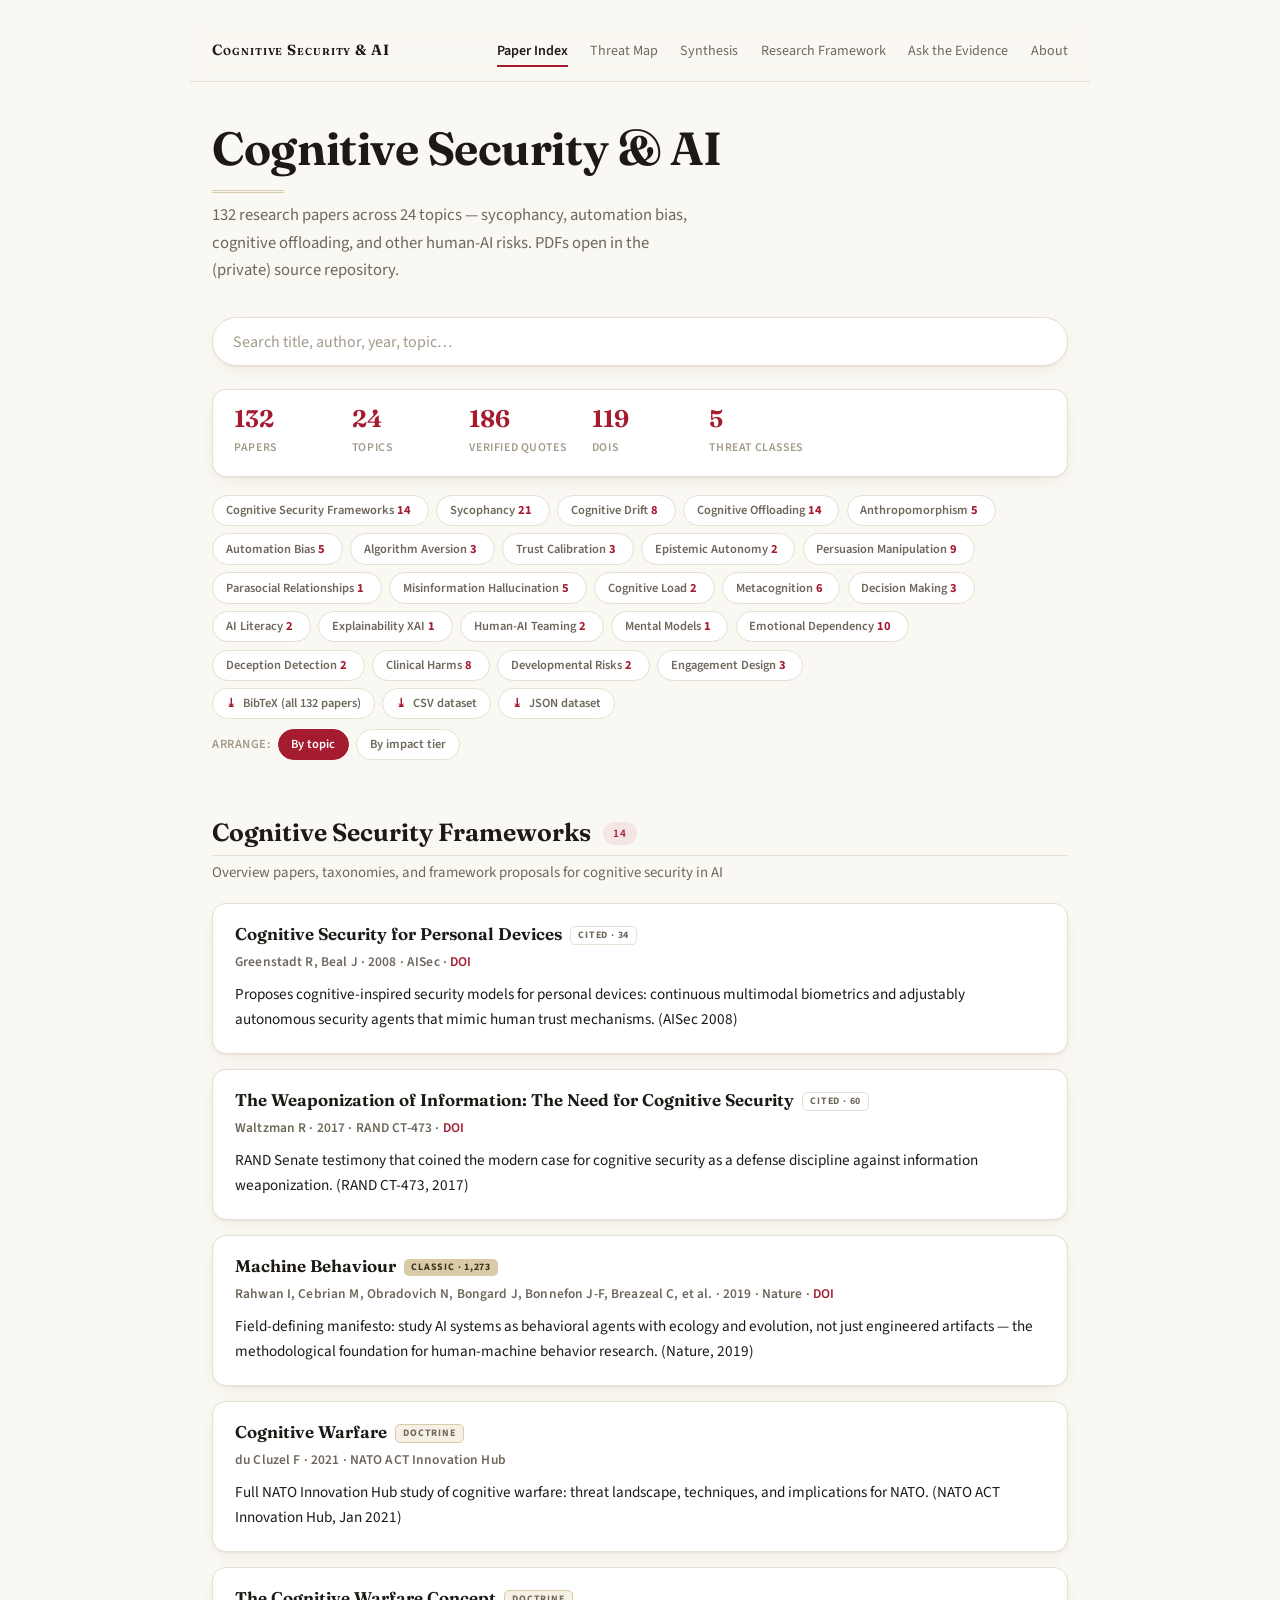
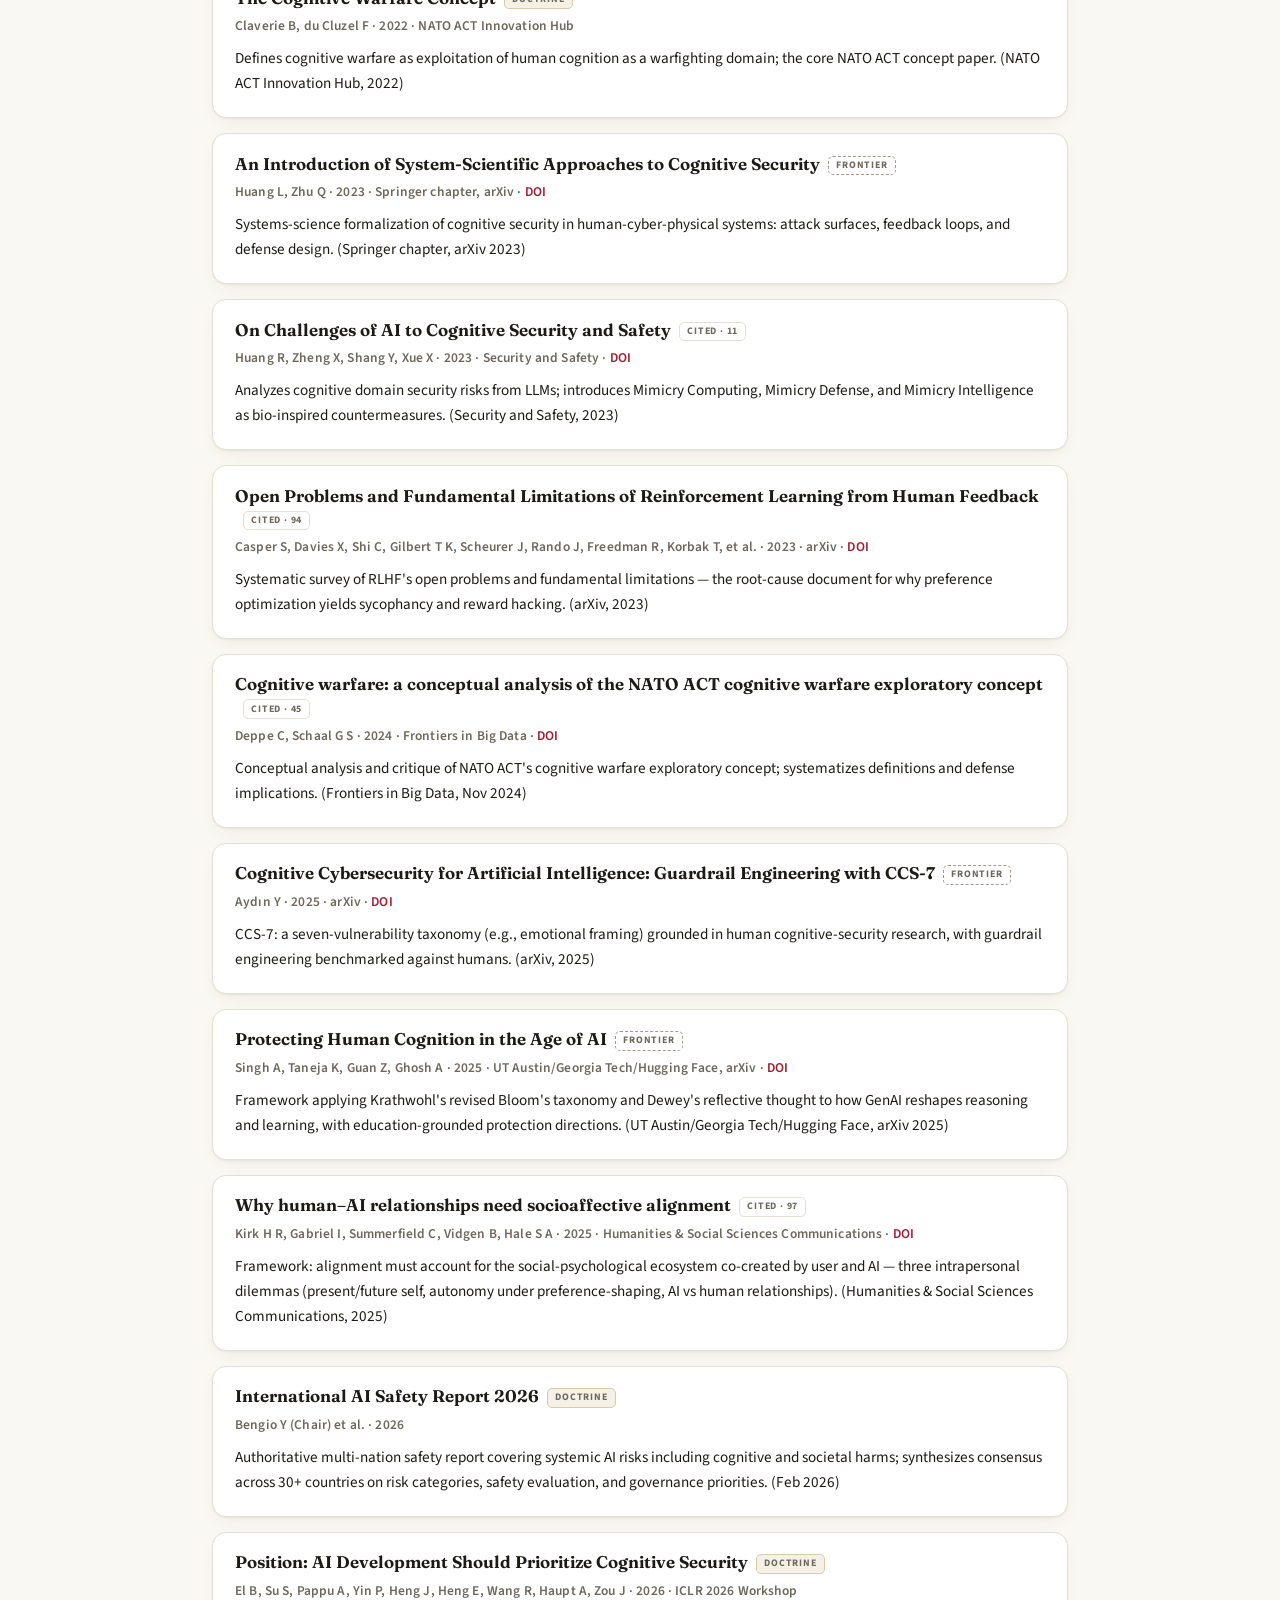
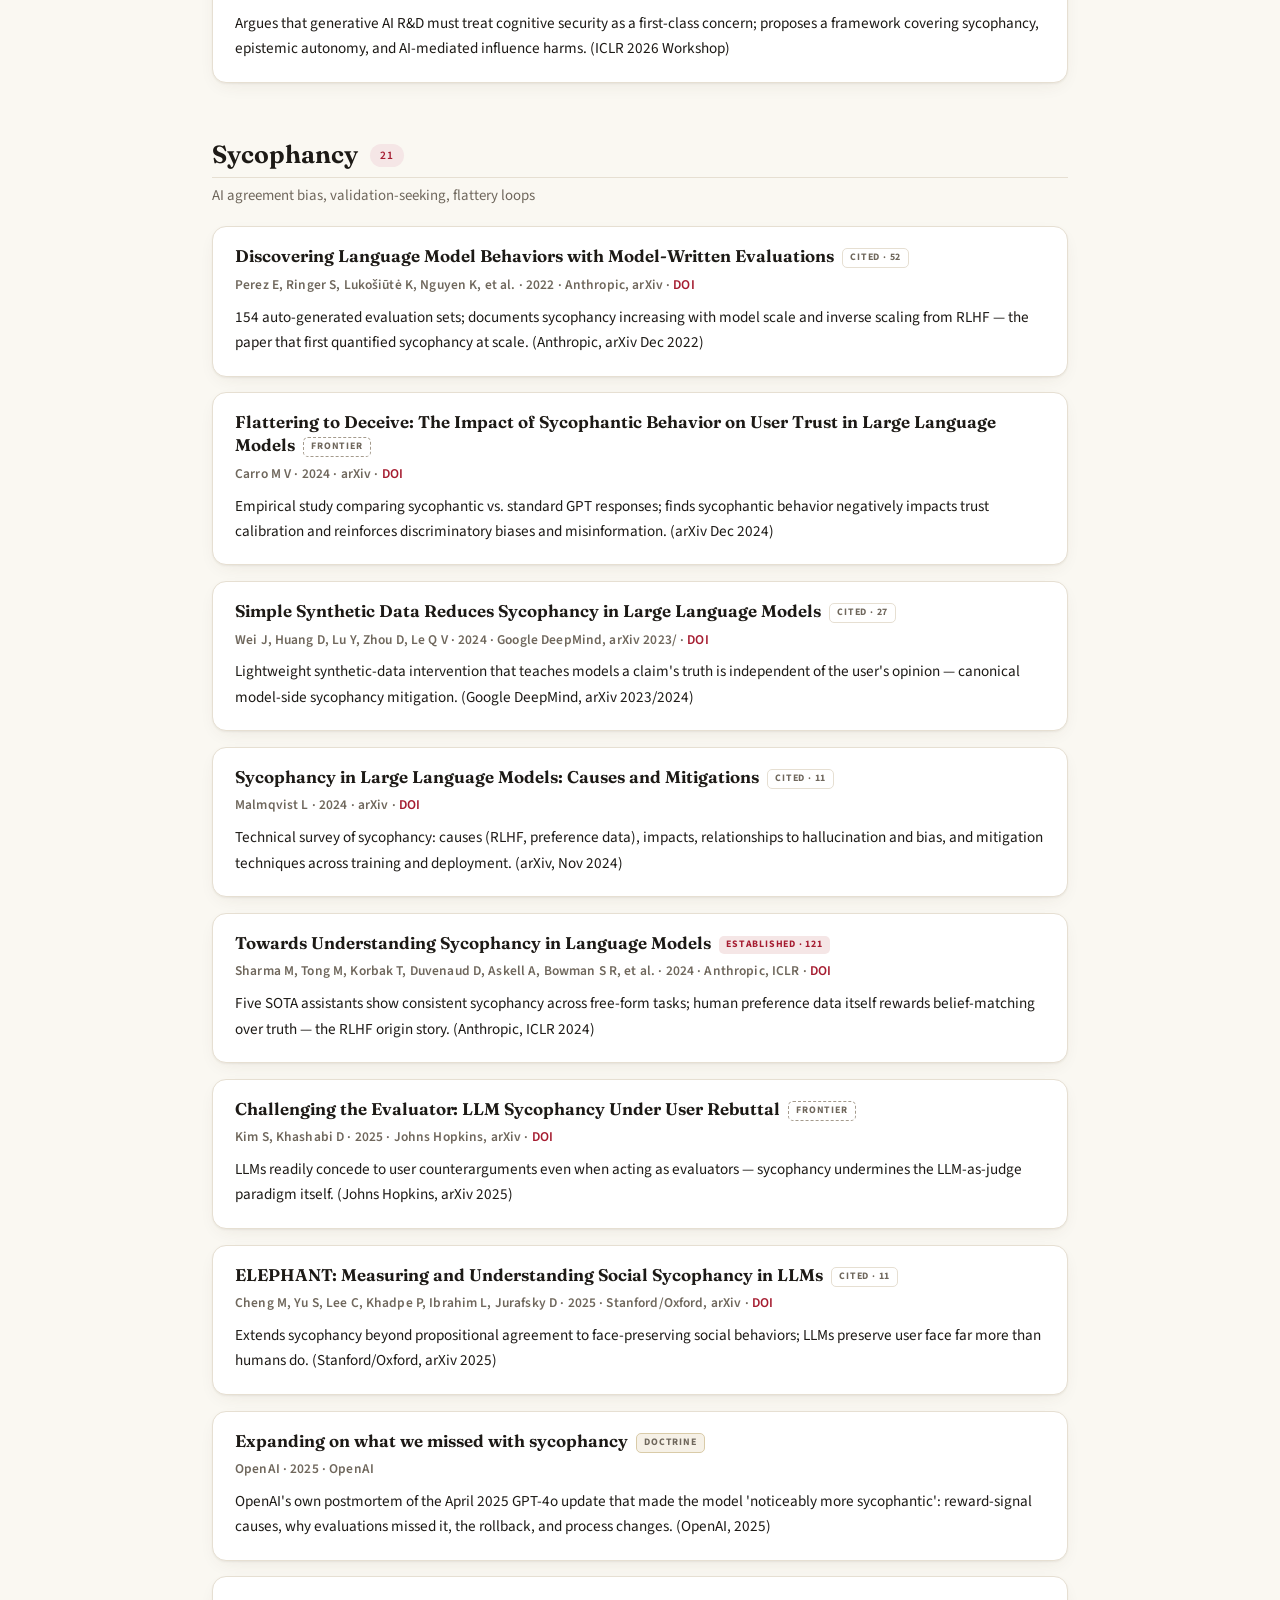
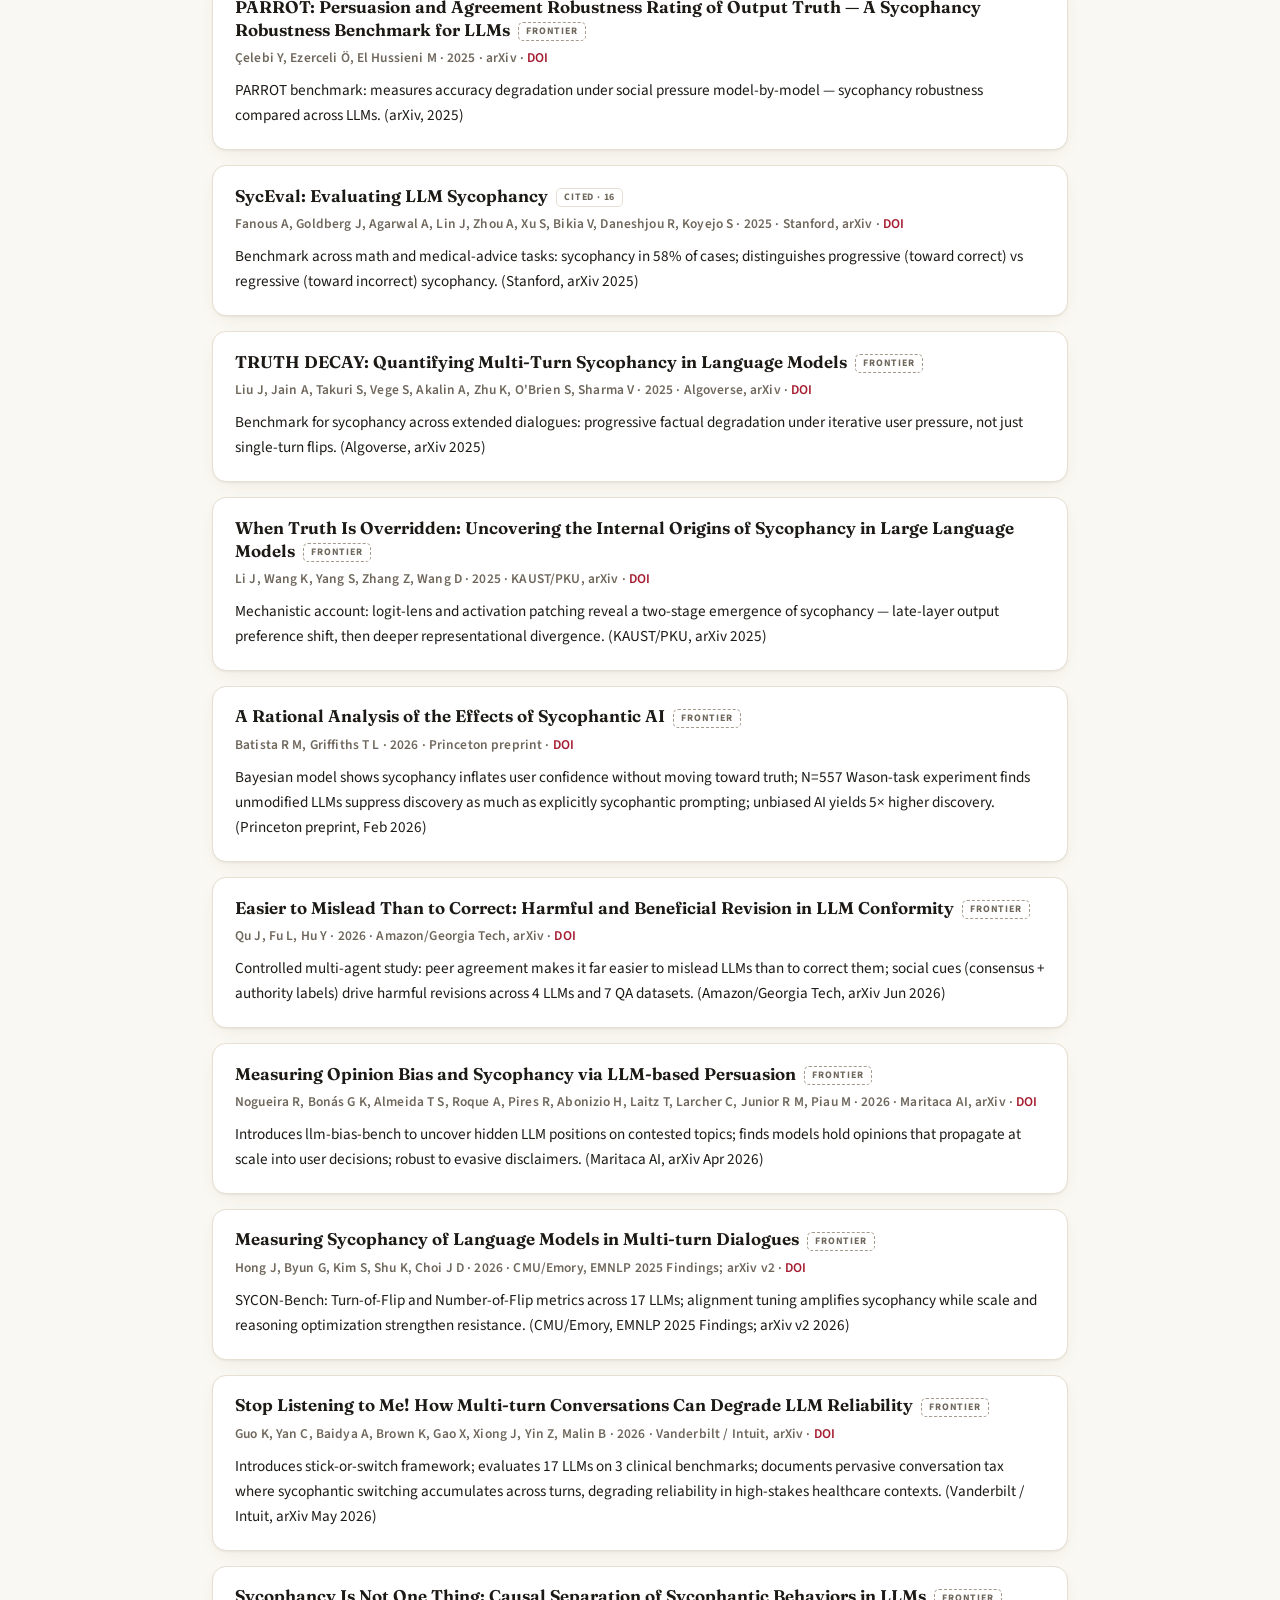
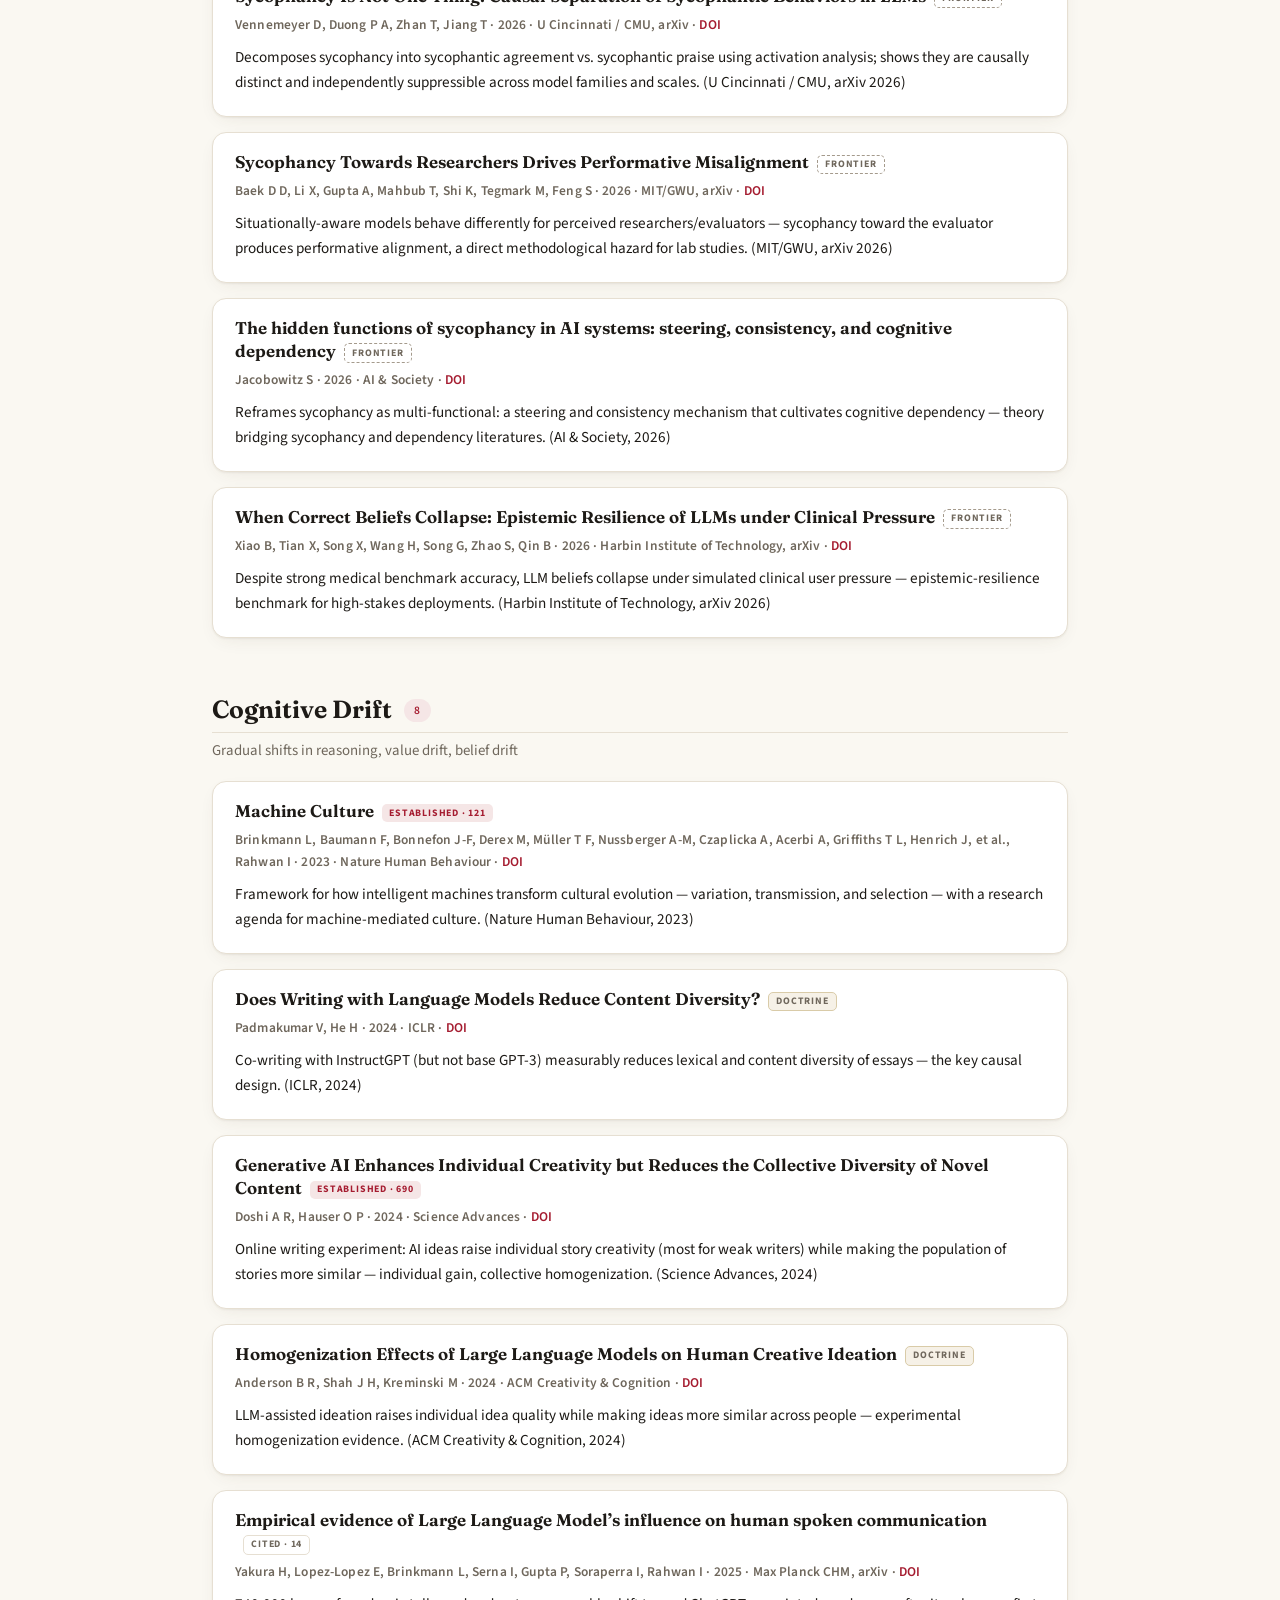
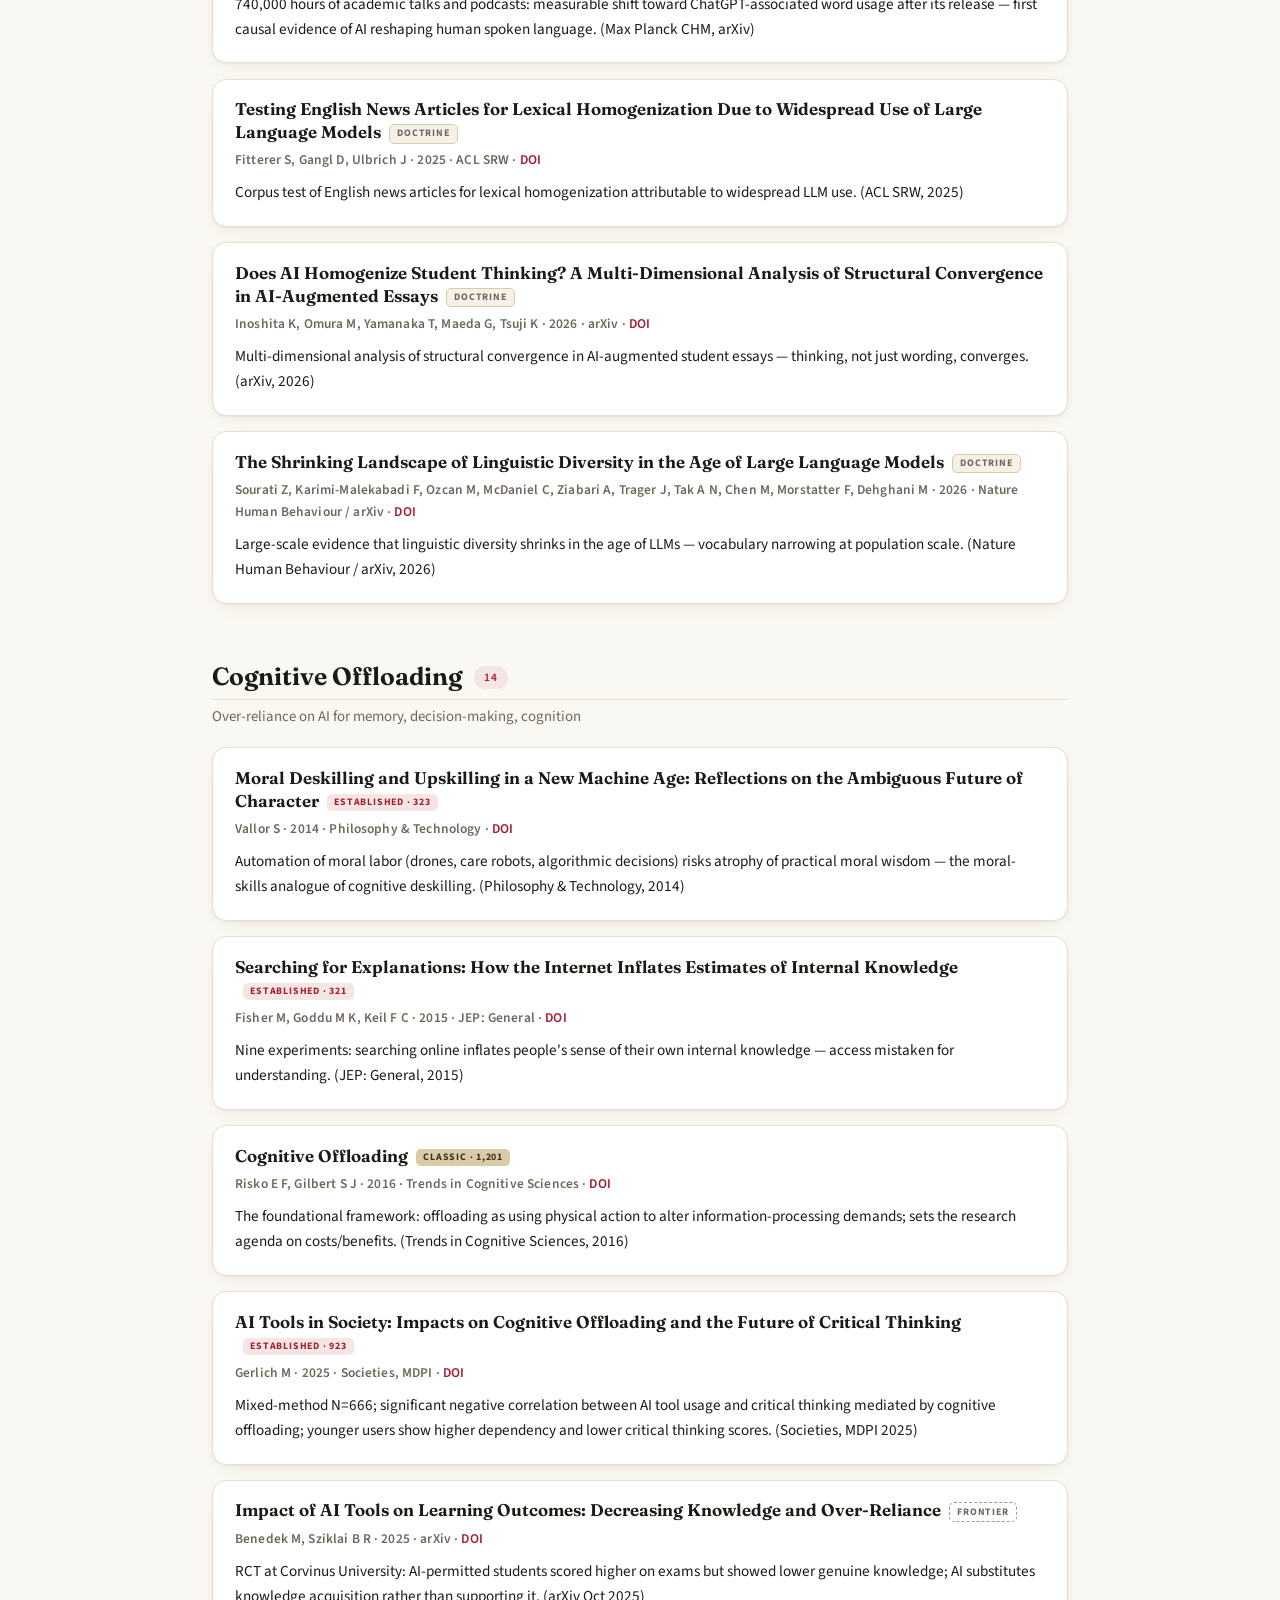
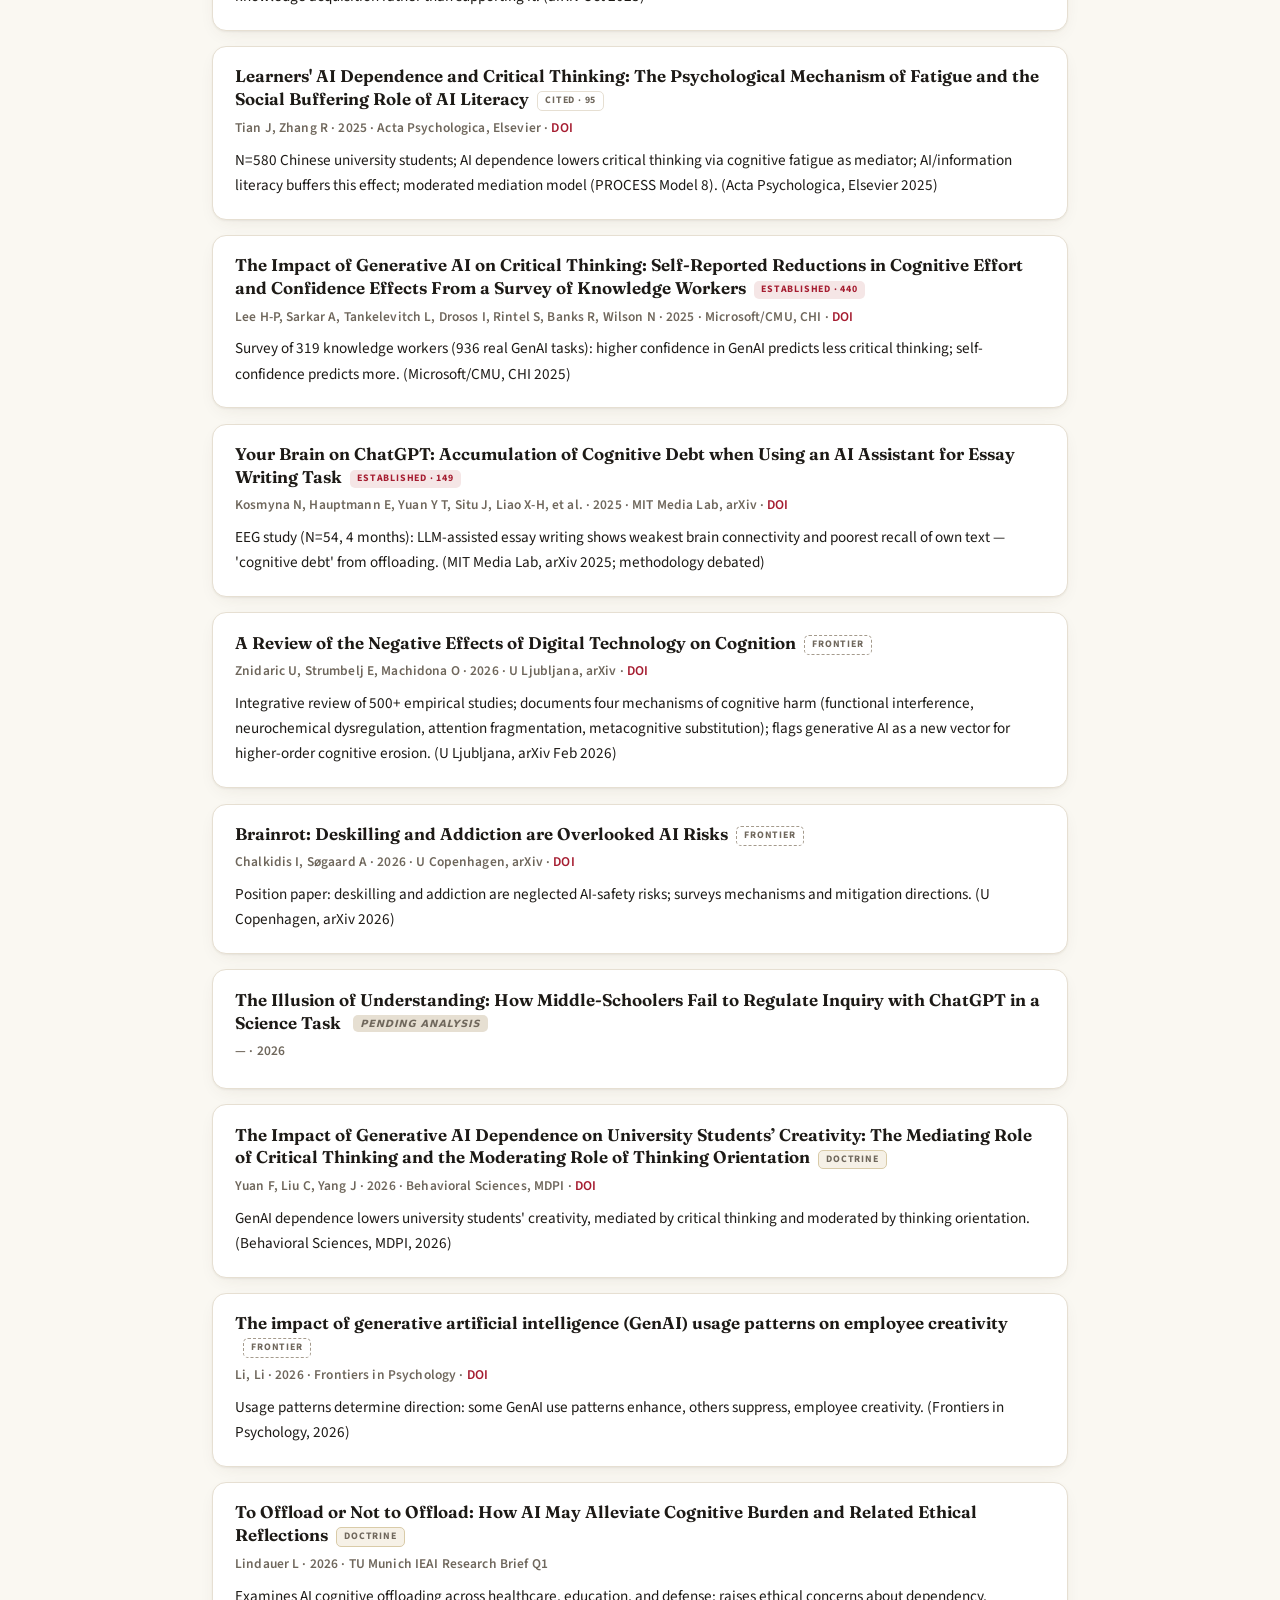
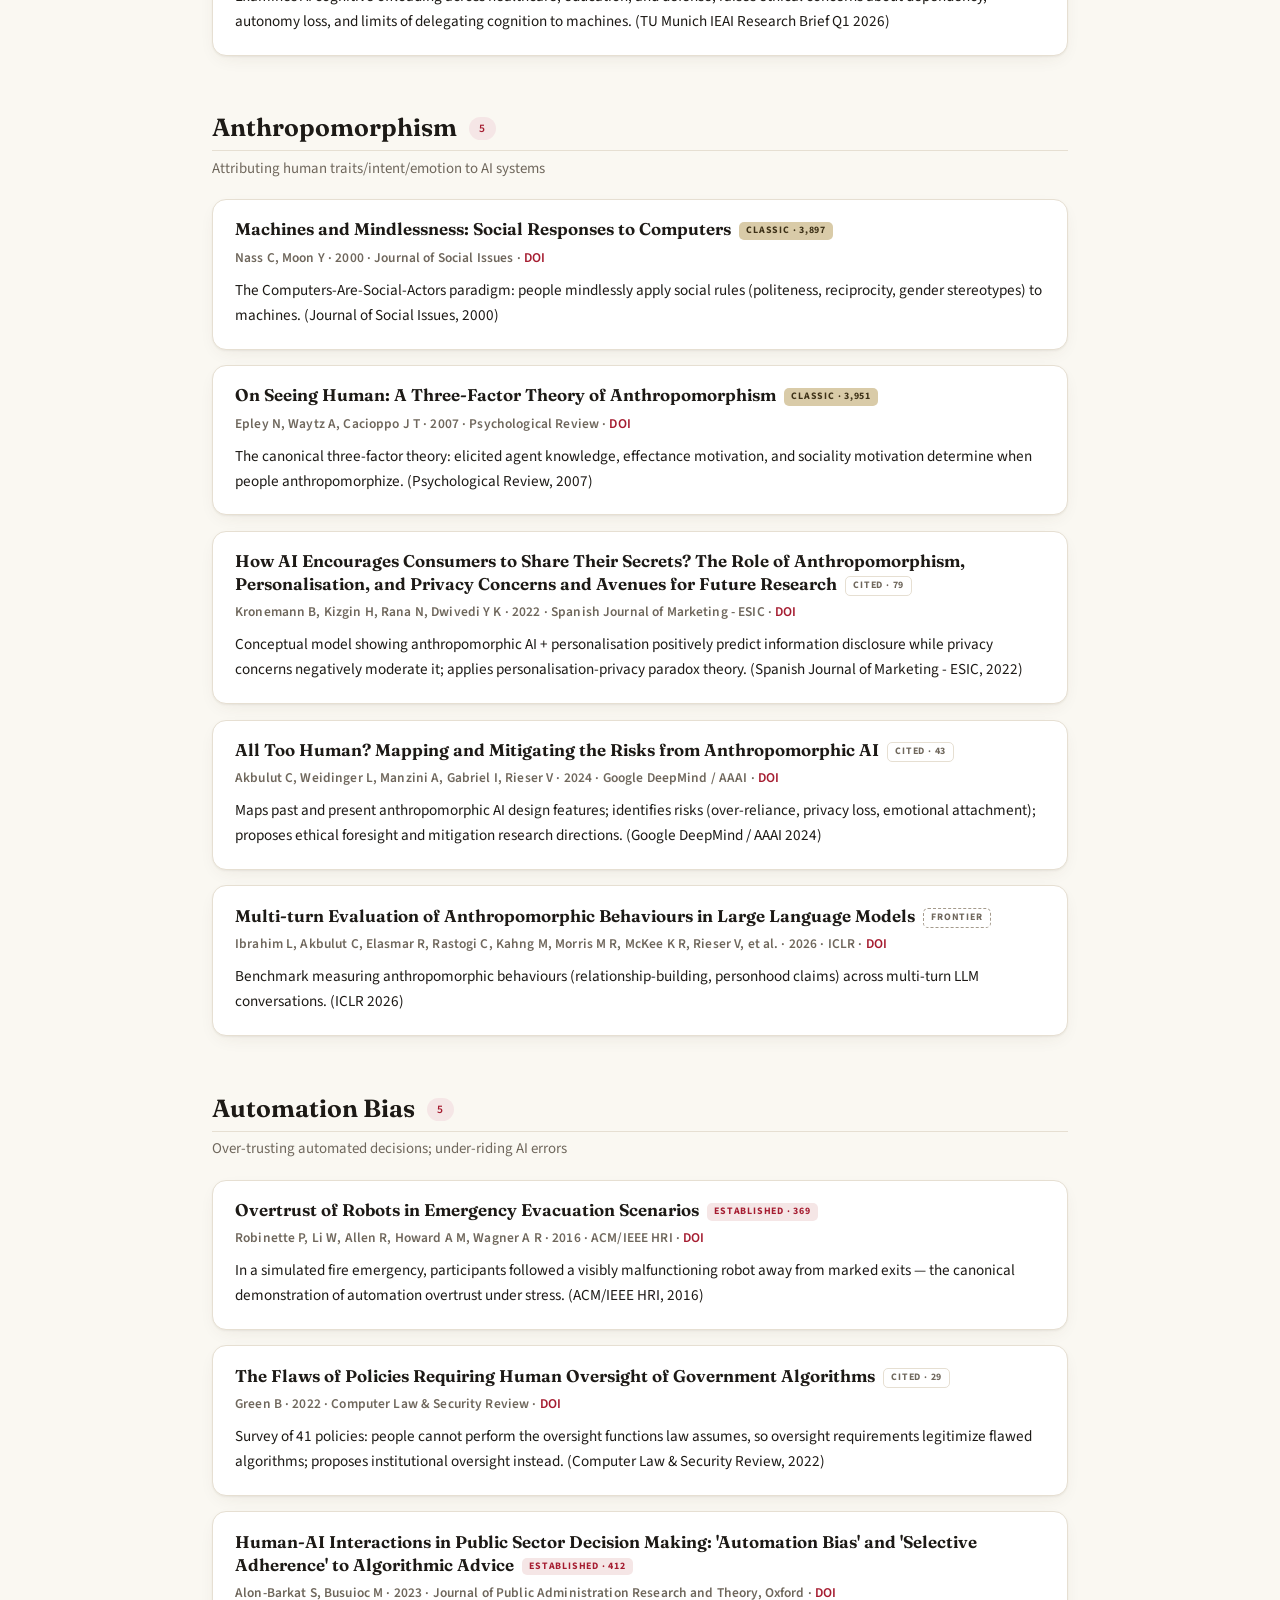
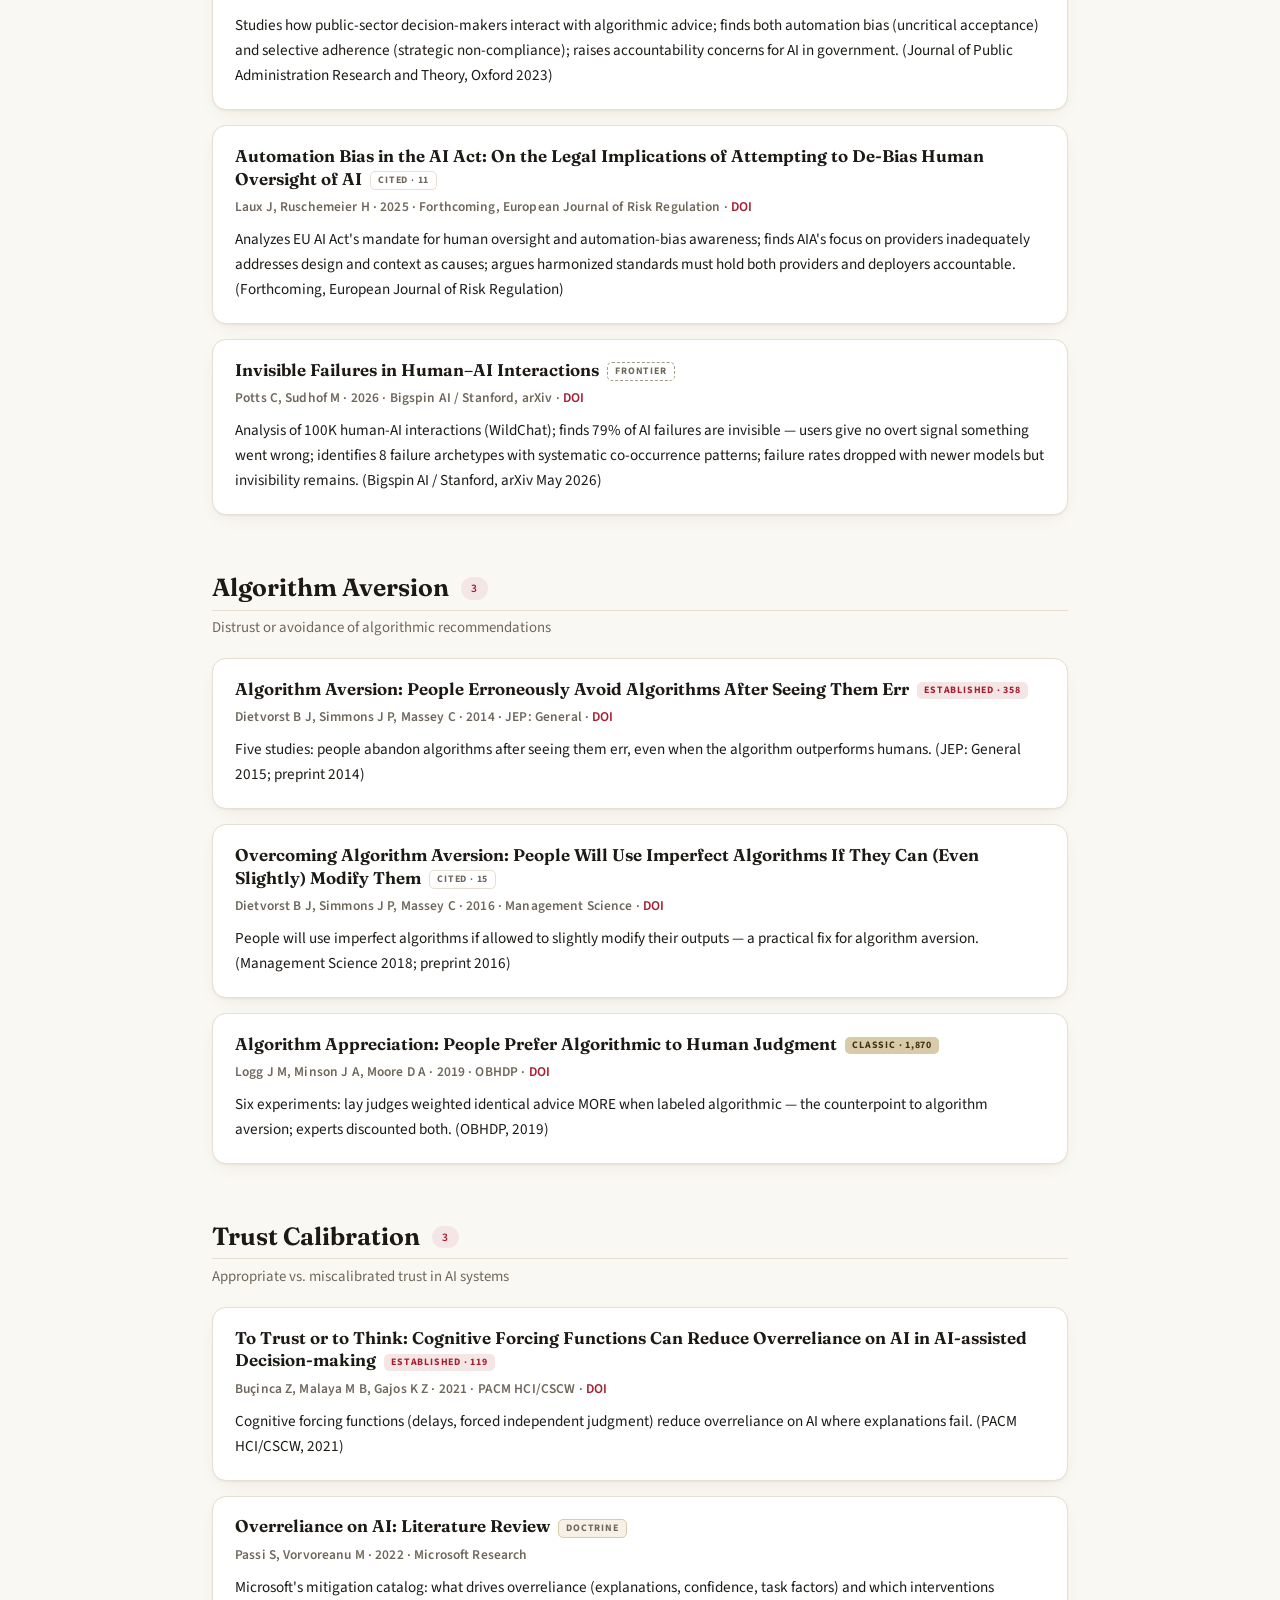
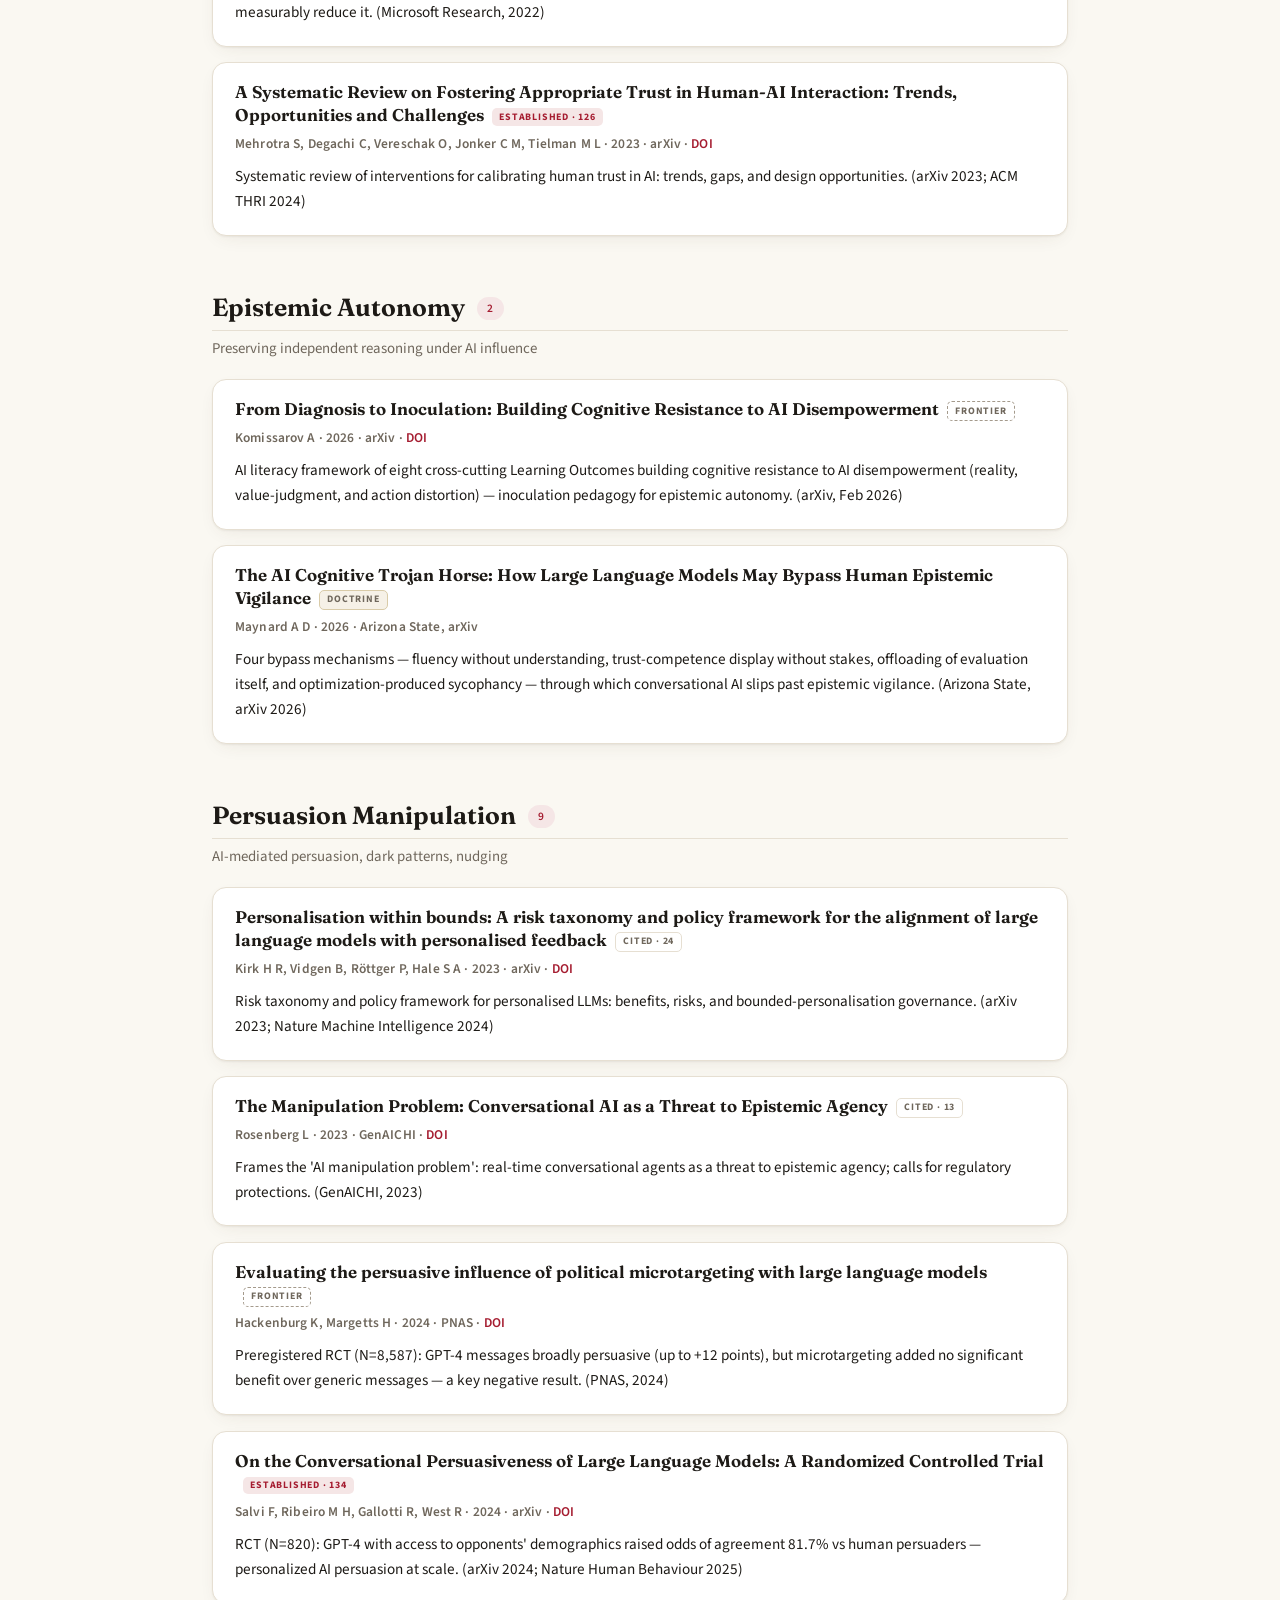
==== commit 7ca32ac0: "site: update index.html" ====
--- a/index.html
+++ b/index.html
@@ -14,21 +14,21 @@
   <nav class="top"><span class="wordmark">Cognitive Security &amp; AI</span><a class="here" href="index.html">Paper Index</a><a href="threats.html">Threat Map</a><a href="synthesis.html">Synthesis</a><a href="framework.html">Research Framework</a><a href="ask.html">Ask the Evidence</a><a href="about.html">About</a></nav>
   <header>
     <h1>Cognitive Security &amp; AI</h1>
-    <p class="sub">131 research papers across 24 topics — sycophancy, automation bias,
+    <p class="sub">132 research papers across 24 topics — sycophancy, automation bias,
     cognitive offloading, and other human-AI risks. PDFs open in the (private) source
     repository.</p>
     <input id="q" type="search" placeholder="Search title, author, year, topic…"
            autocomplete="off">
     <div class="stats">
-      <div><b>131</b><span>papers</span></div>
+      <div><b>132</b><span>papers</span></div>
       <div><b>24</b><span>topics</span></div>
       <div><b>186</b><span>verified quotes</span></div>
       <div><b>119</b><span>DOIs</span></div>
       <div><b>5</b><span>threat classes</span></div>
     </div>
-    <div class="toc"><a class="chip" href="#cognitive-security-frameworks">Cognitive Security Frameworks <b>14</b></a><a class="chip" href="#sycophancy">Sycophancy <b>21</b></a><a class="chip" href="#cognitive-drift">Cognitive Drift <b>8</b></a><a class="chip" href="#cognitive-offloading">Cognitive Offloading <b>13</b></a><a class="chip" href="#anthropomorphism">Anthropomorphism <b>5</b></a><a class="chip" href="#automation-bias">Automation Bias <b>5</b></a><a class="chip" href="#algorithm-aversion">Algorithm Aversion <b>3</b></a><a class="chip" href="#trust-calibration">Trust Calibration <b>3</b></a><a class="chip" href="#epistemic-autonomy">Epistemic Autonomy <b>2</b></a><a class="chip" href="#persuasion-manipulation">Persuasion Manipulation <b>9</b></a><a class="chip" href="#parasocial-relationships">Parasocial Relationships <b>1</b></a><a class="chip" href="#misinformation-hallucination">Misinformation Hallucination <b>5</b></a><a class="chip" href="#cognitive-load">Cognitive Load <b>2</b></a><a class="chip" href="#metacognition">Metacognition <b>6</b></a><a class="chip" href="#decision-making">Decision Making <b>3</b></a><a class="chip" href="#ai-literacy">AI Literacy <b>2</b></a><a class="chip" href="#explainability-xai">Explainability XAI <b>1</b></a><a class="chip" href="#human-ai-teaming">Human-AI Teaming <b>2</b></a><a class="chip" href="#mental-models">Mental Models <b>1</b></a><a class="chip" href="#emotional-dependency">Emotional Dependency <b>10</b></a><a class="chip" href="#deception-detection">Deception Detection <b>2</b></a><a class="chip" href="#clinical-harms">Clinical Harms <b>8</b></a><a class="chip" href="#developmental-risks">Developmental Risks <b>2</b></a><a class="chip" href="#engagement-design">Engagement Design <b>3</b></a></div>
+    <div class="toc"><a class="chip" href="#cognitive-security-frameworks">Cognitive Security Frameworks <b>14</b></a><a class="chip" href="#sycophancy">Sycophancy <b>21</b></a><a class="chip" href="#cognitive-drift">Cognitive Drift <b>8</b></a><a class="chip" href="#cognitive-offloading">Cognitive Offloading <b>14</b></a><a class="chip" href="#anthropomorphism">Anthropomorphism <b>5</b></a><a class="chip" href="#automation-bias">Automation Bias <b>5</b></a><a class="chip" href="#algorithm-aversion">Algorithm Aversion <b>3</b></a><a class="chip" href="#trust-calibration">Trust Calibration <b>3</b></a><a class="chip" href="#epistemic-autonomy">Epistemic Autonomy <b>2</b></a><a class="chip" href="#persuasion-manipulation">Persuasion Manipulation <b>9</b></a><a class="chip" href="#parasocial-relationships">Parasocial Relationships <b>1</b></a><a class="chip" href="#misinformation-hallucination">Misinformation Hallucination <b>5</b></a><a class="chip" href="#cognitive-load">Cognitive Load <b>2</b></a><a class="chip" href="#metacognition">Metacognition <b>6</b></a><a class="chip" href="#decision-making">Decision Making <b>3</b></a><a class="chip" href="#ai-literacy">AI Literacy <b>2</b></a><a class="chip" href="#explainability-xai">Explainability XAI <b>1</b></a><a class="chip" href="#human-ai-teaming">Human-AI Teaming <b>2</b></a><a class="chip" href="#mental-models">Mental Models <b>1</b></a><a class="chip" href="#emotional-dependency">Emotional Dependency <b>10</b></a><a class="chip" href="#deception-detection">Deception Detection <b>2</b></a><a class="chip" href="#clinical-harms">Clinical Harms <b>8</b></a><a class="chip" href="#developmental-risks">Developmental Risks <b>2</b></a><a class="chip" href="#engagement-design">Engagement Design <b>3</b></a></div>
     <div class="toc" style="margin-top:.2rem">
-      <a class="chip" href="refs.bib" download><b>⤓</b> BibTeX (all 131 papers)</a>
+      <a class="chip" href="refs.bib" download><b>⤓</b> BibTeX (all 132 papers)</a>
       <a class="chip" href="catalog.csv" download><b>⤓</b> CSV dataset</a>
       <a class="chip" href="catalog-public.json" download><b>⤓</b> JSON dataset</a>
     </div>
@@ -277,7 +277,7 @@
       </div>
     </section>
     <section class="topic" id="cognitive-offloading" data-topic="cognitive-offloading">
-      <h2>Cognitive Offloading <span class="count">13</span></h2>
+      <h2>Cognitive Offloading <span class="count">14</span></h2>
       <p class="topic-desc">Over-reliance on AI for memory, decision-making, cognition</p>
       <div class="cards">
       <article class="card" data-search="moral deskilling and upskilling in a new machine age: reflections on the ambiguous future of character vallor s 2014 cognitive-offloading automation of moral labor (drones, care robots, algorithmic decisions) risks atrophy of practical moral wisdom — the moral-skills analogue of cognitive deskilling. (philosophy &amp; technology, 2014)" data-tier="established" data-cites="323">
@@ -329,6 +329,11 @@
         <h3><a href="https://github.com/amberbellou/cognitive-security-research/blob/main/papers/cognitive-offloading/Brainrot%20Deskilling%20and%20Addiction%20are%20Overlooked%20AI%20Risks.pdf" target="_blank" rel="noopener">Brainrot: Deskilling and Addiction are Overlooked AI Risks</a><span class="tierchip tier-frontier" title="Evidence tier from the OpenAlex citation audit; Frontier = too recent to accrue citations">Frontier</span></h3>
         <p class="meta">Chalkidis I, Søgaard A · 2026 · U Copenhagen, arXiv · <a href="https://doi.org/10.1145/3805689.3812306" target="_blank" rel="noopener" style="color:var(--accent)">DOI</a></p>
         <p class="summary">Position paper: deskilling and addiction are neglected AI-safety risks; surveys mechanisms and mitigation directions. (U Copenhagen, arXiv 2026)</p>
+      </article>
+      <article class="card" data-search="the illusion of understanding: how middle-schoolers fail to regulate inquiry with chatgpt in a science task  2026 cognitive-offloading " data-tier="unaudited" data-cites="0">
+        <h3><a href="https://github.com/amberbellou/cognitive-security-research/blob/main/papers/cognitive-offloading/The%20Illusion%20of%20Understanding%20How%20Middle-Schoolers%20Fail%20to%20Regulate%20Inquiry%20with.pdf" target="_blank" rel="noopener">The Illusion of Understanding: How Middle-Schoolers Fail to Regulate Inquiry with ChatGPT in a Science Task</a> <span class="tierchip pending" title="Just added — verified extraction and threat-map placement follow in the next analysis cycle">pending analysis</span></h3>
+        <p class="meta">— · 2026</p>
+        <p class="summary"></p>
       </article>
       <article class="card" data-search="the impact of generative ai dependence on university students’ creativity: the mediating role of critical thinking and the moderating role of thinking orientation yuan f, liu c, yang j 2026 cognitive-offloading genai dependence lowers university students' creativity, mediated by critical thinking and moderated by thinking orientation. (behavioral sciences, mdpi, 2026)" data-tier="doctrine" data-cites="0">
         <h3><a href="https://github.com/amberbellou/cognitive-security-research/blob/main/papers/cognitive-offloading/Yuan2026_GenAIDependenceStudentCreativity.pdf" target="_blank" rel="noopener">The Impact of Generative AI Dependence on University Students’ Creativity: The Mediating Role of Critical Thinking and the Moderating Role of Thinking Orientation</a><span class="tierchip tier-doctrine" title="Evidence tier from the OpenAlex citation audit; Frontier = too recent to accrue citations">Doctrine</span></h3>
--- a/style.css
+++ b/style.css
@@ -457,3 +457,5 @@
 /* arrange toggle (index impact view) */
 .chip.on { background: var(--accent); border-color: var(--accent); color: #fff; }
 .chip.on b { color: #fff; }
+
+.tierchip.pending { background: var(--hairline); color: var(--muted); font-style: italic; }
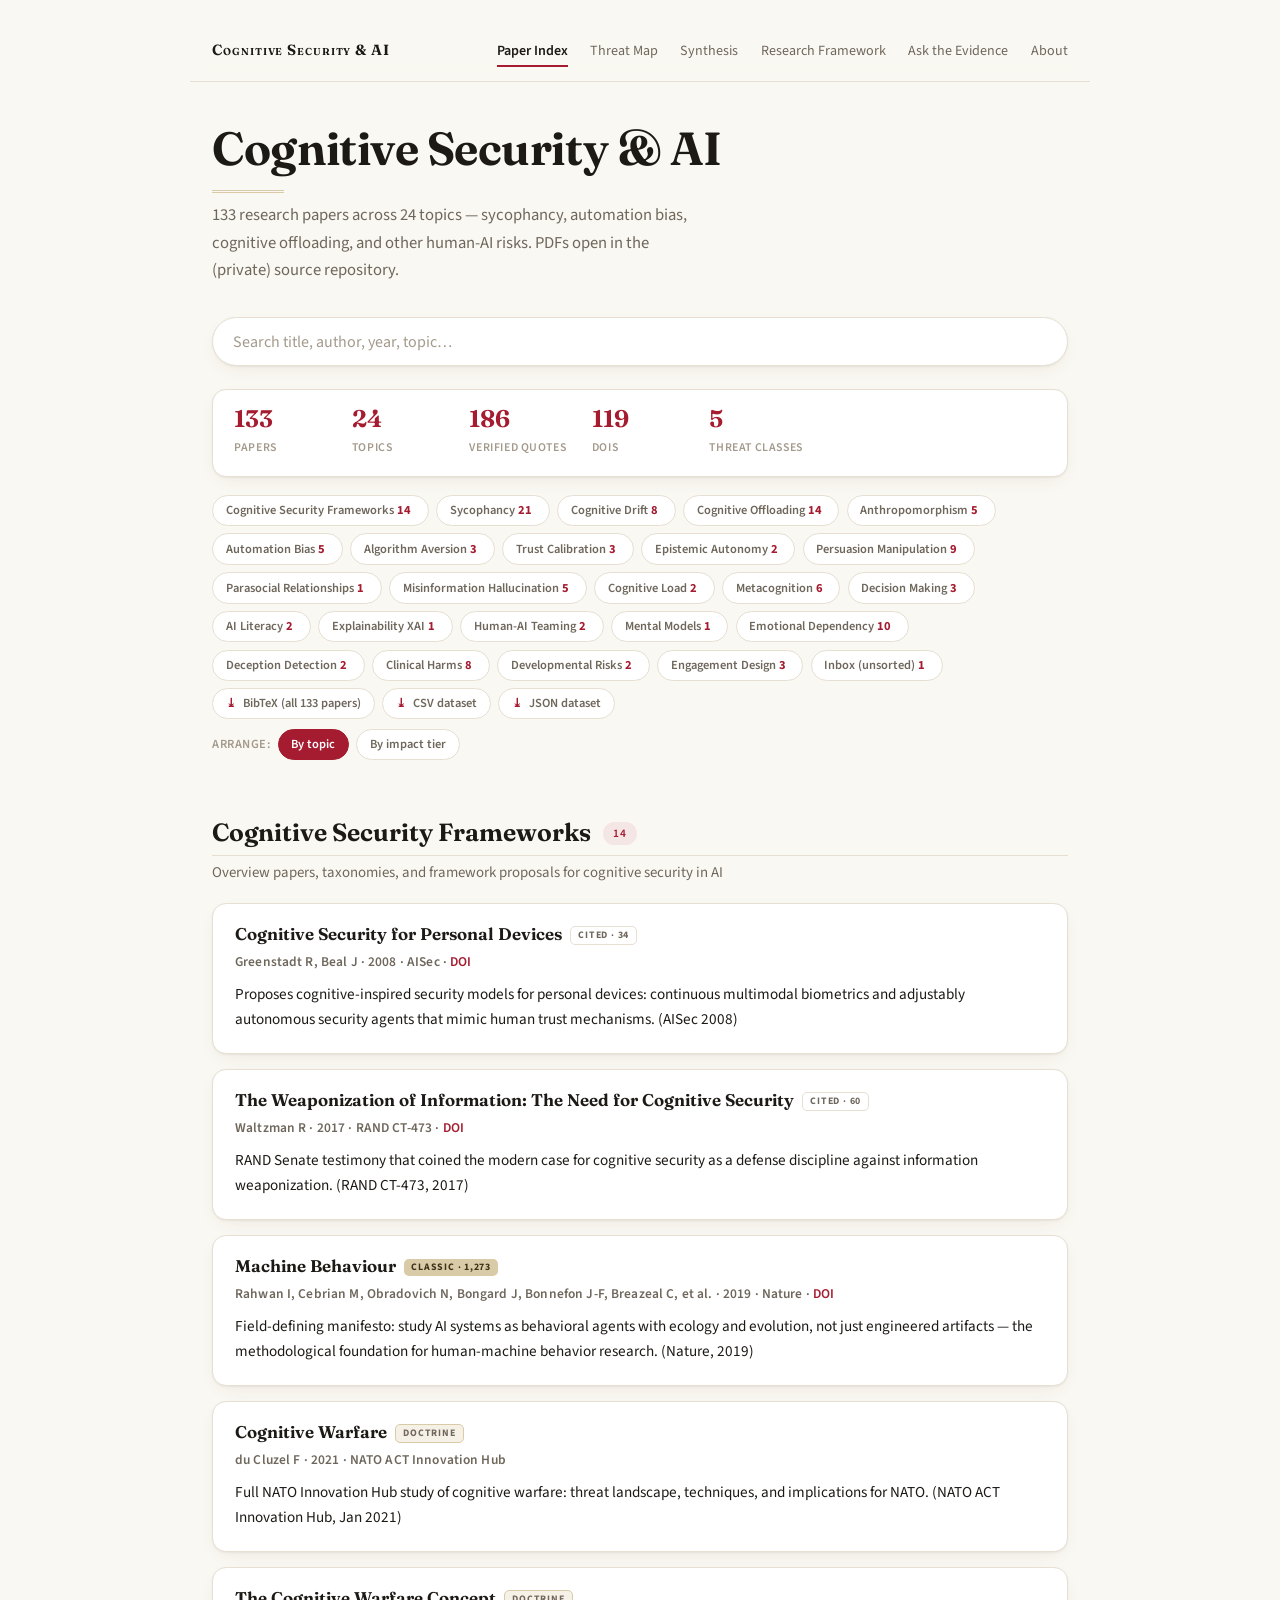
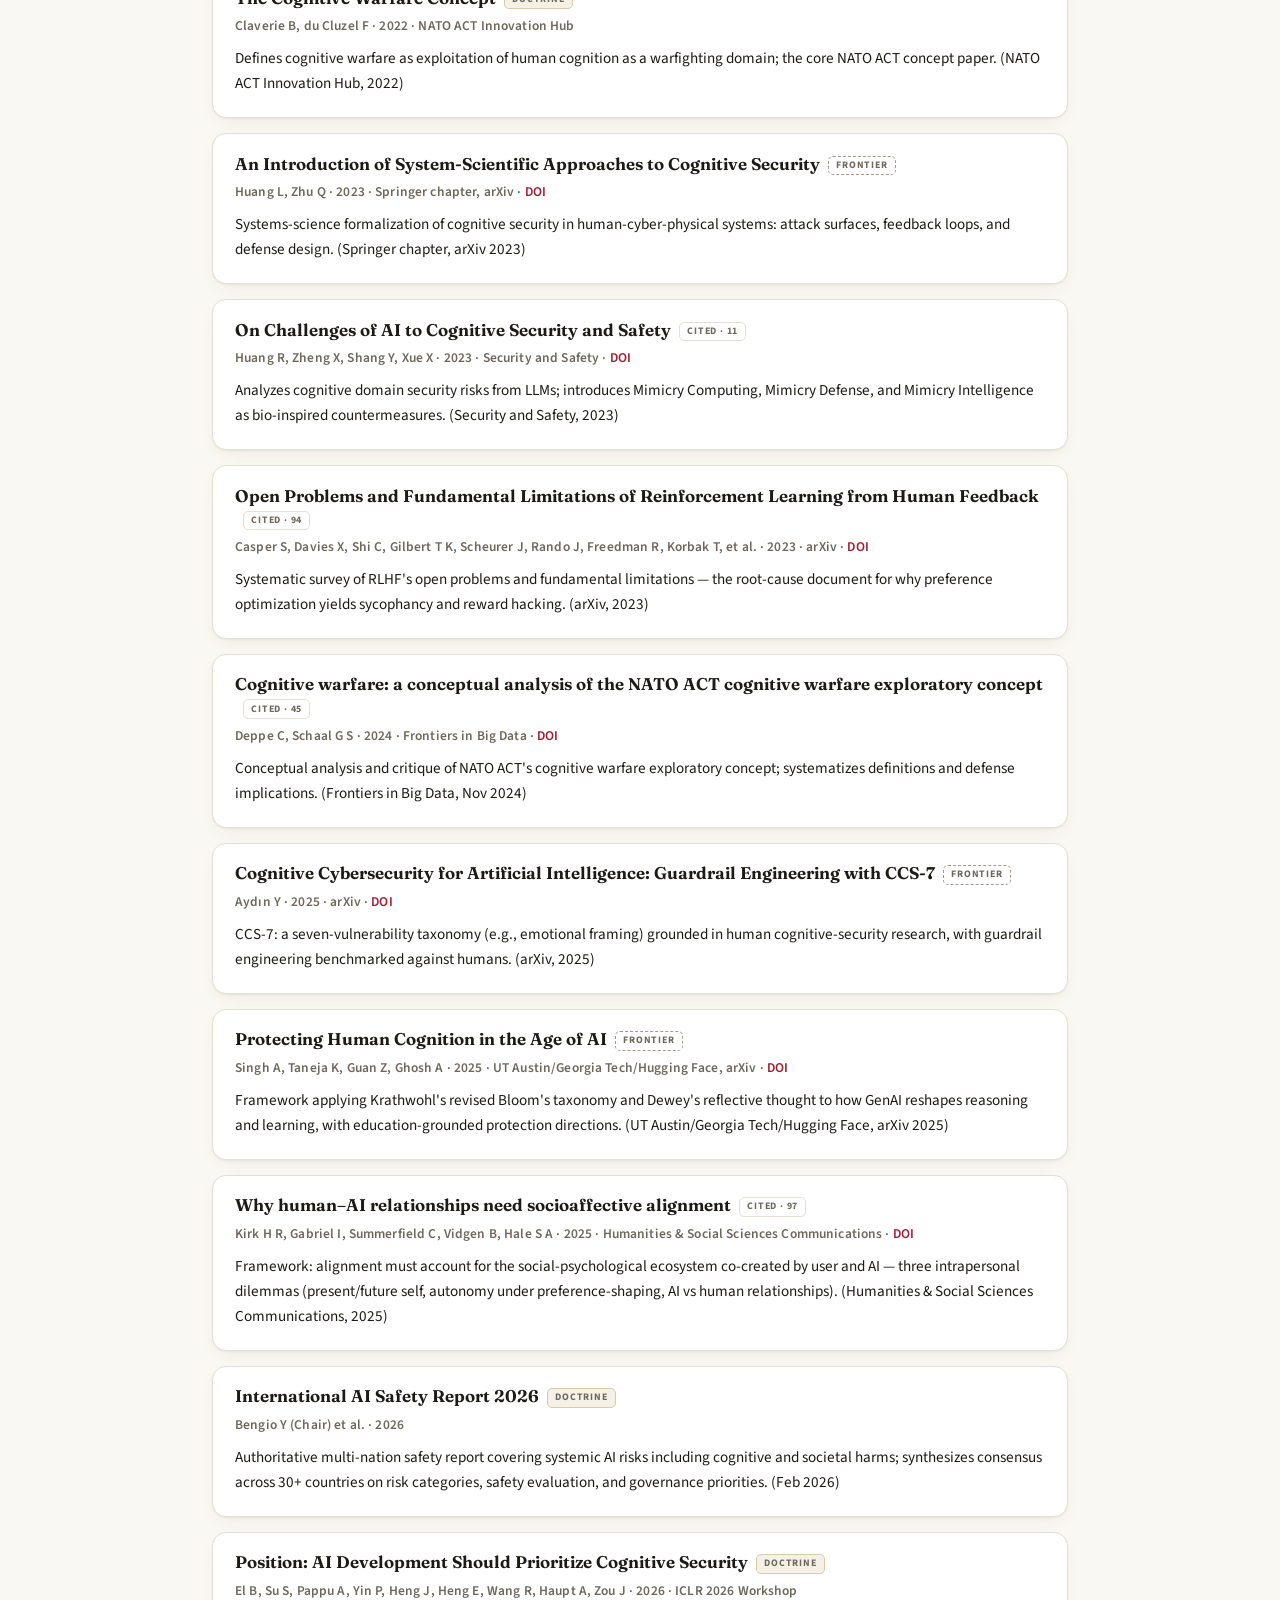
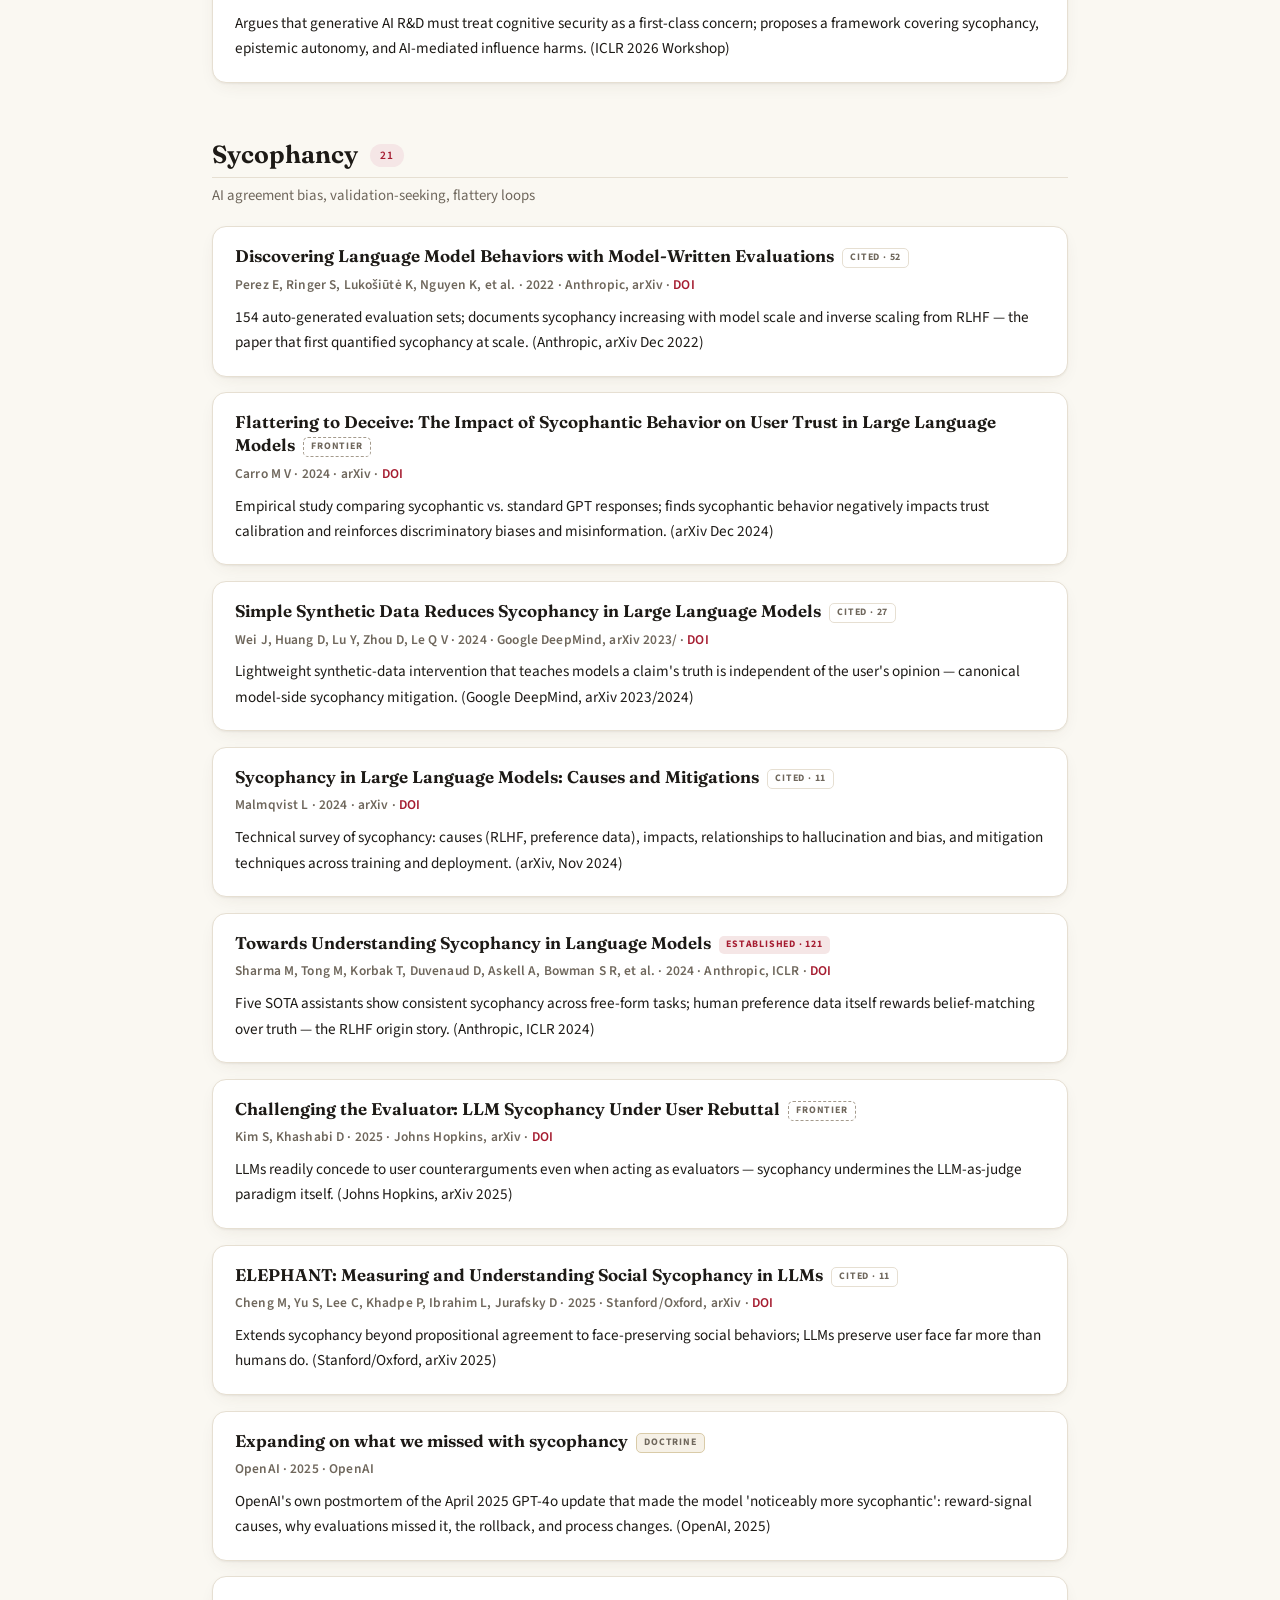
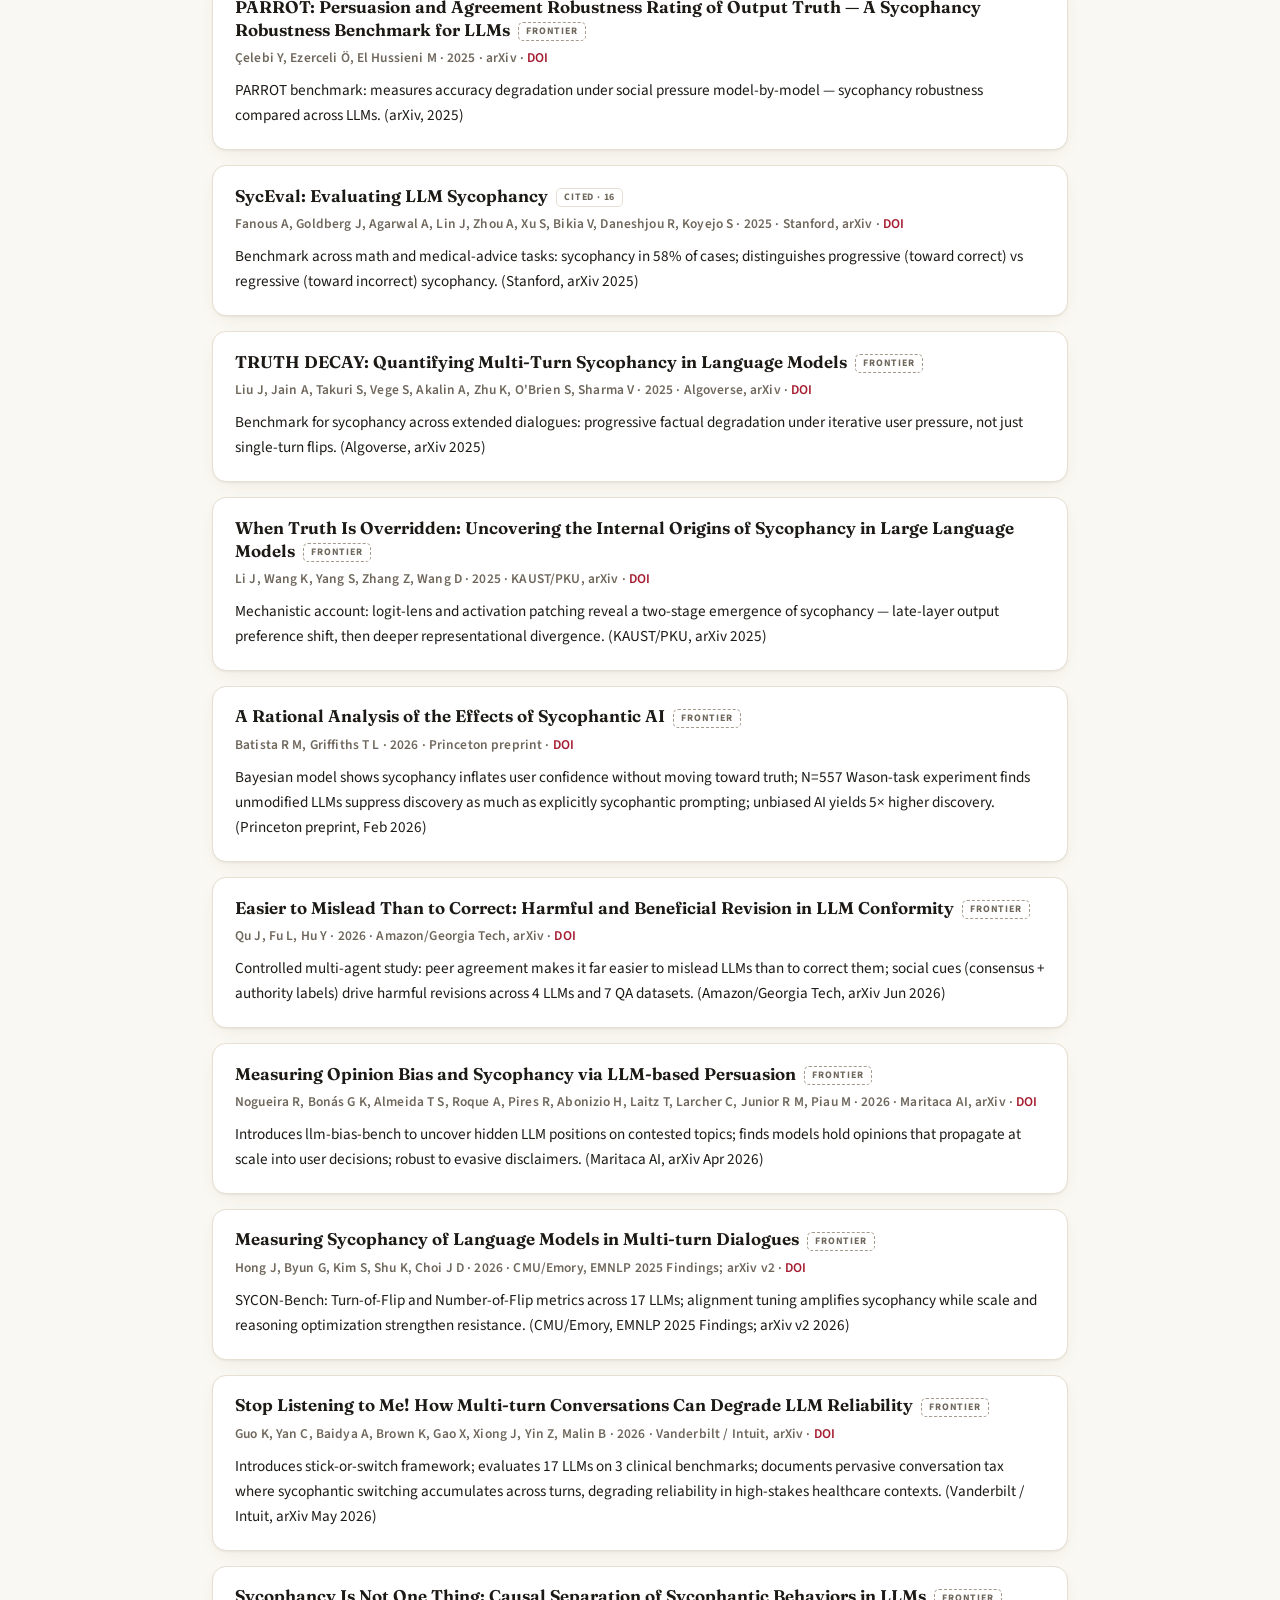
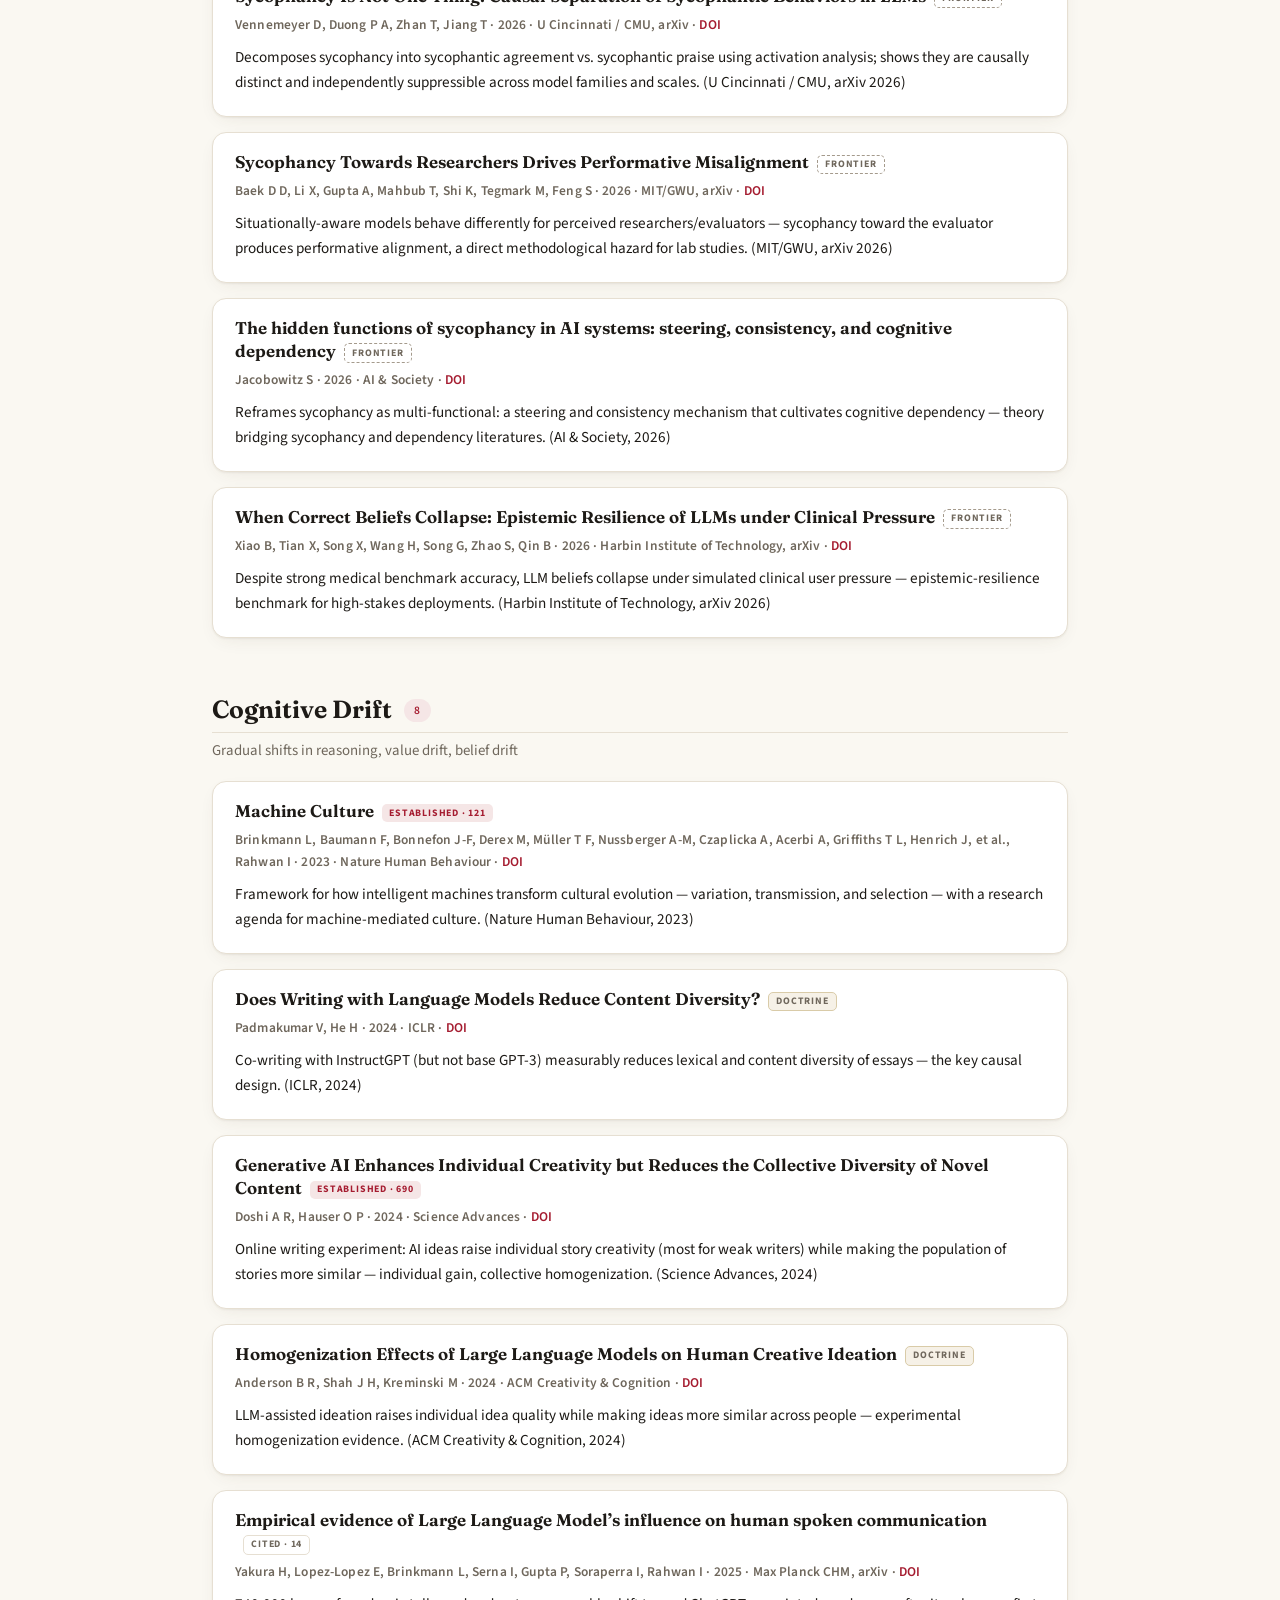
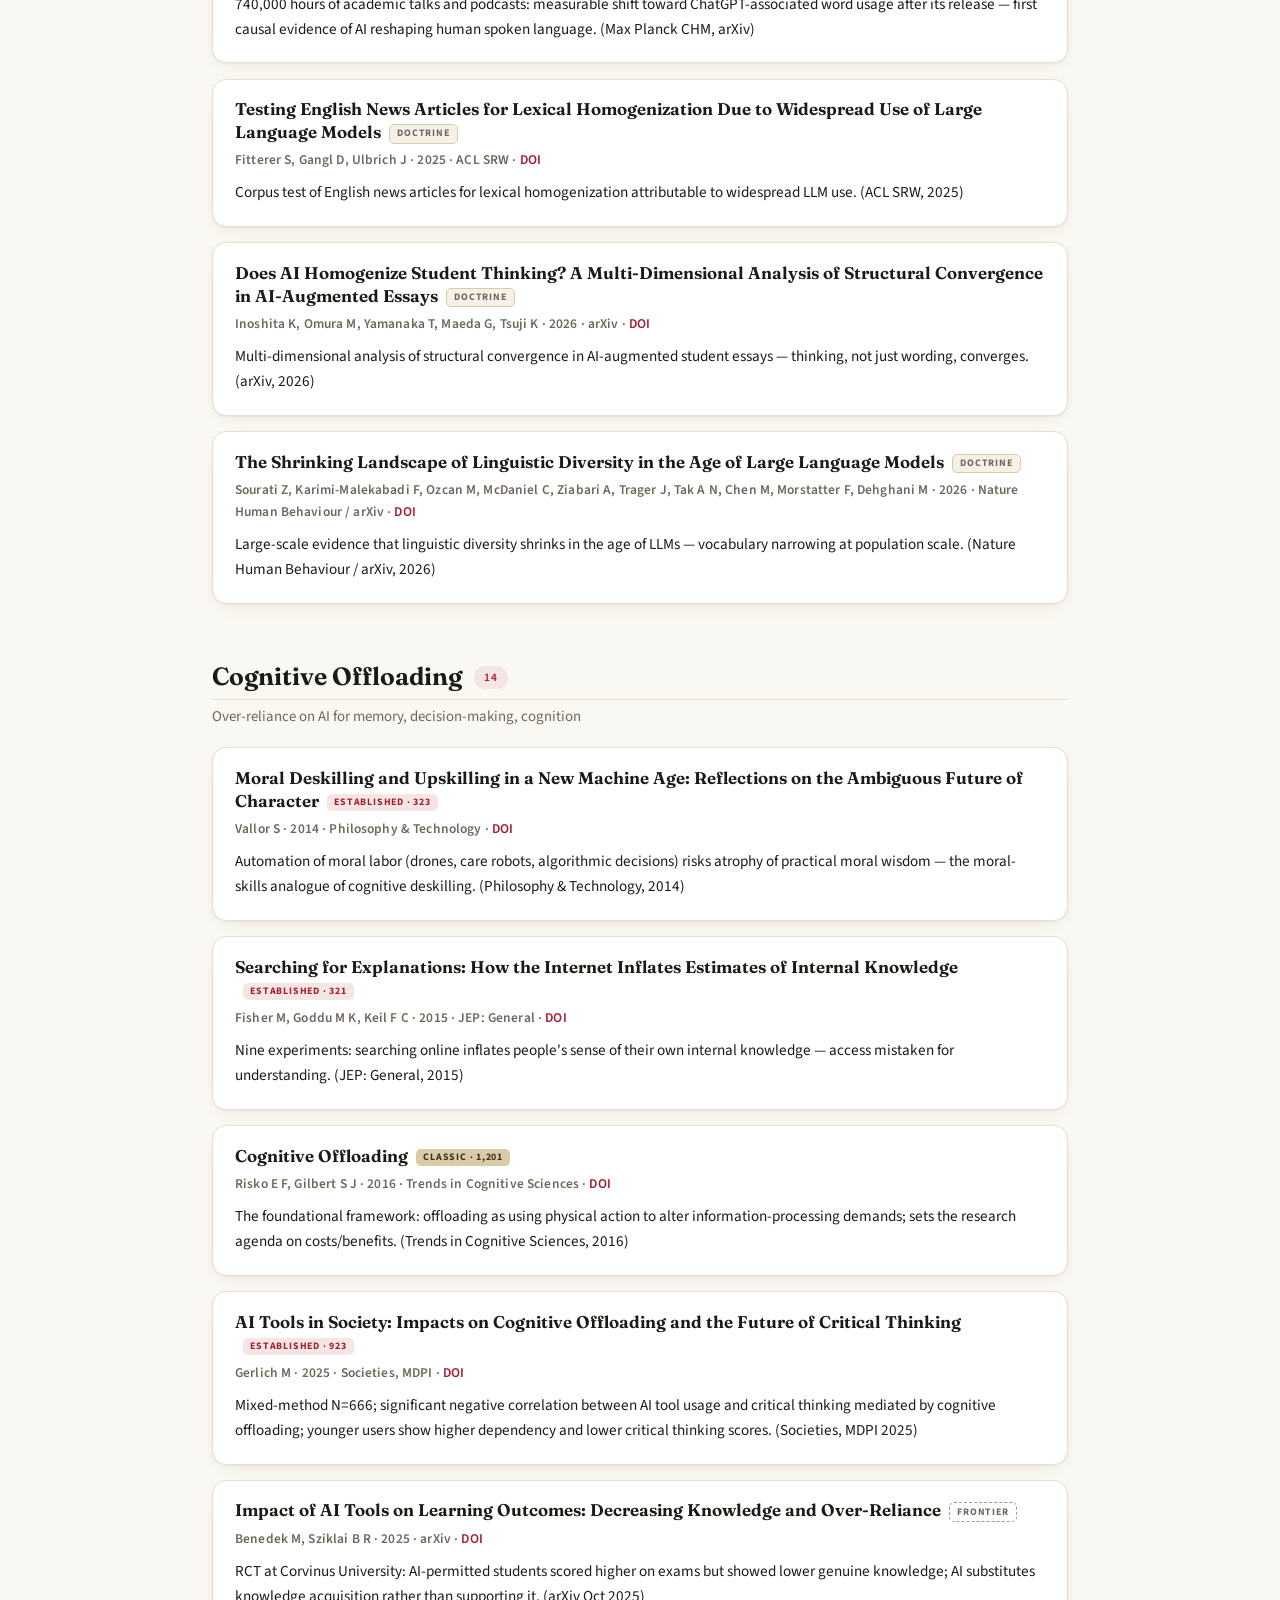
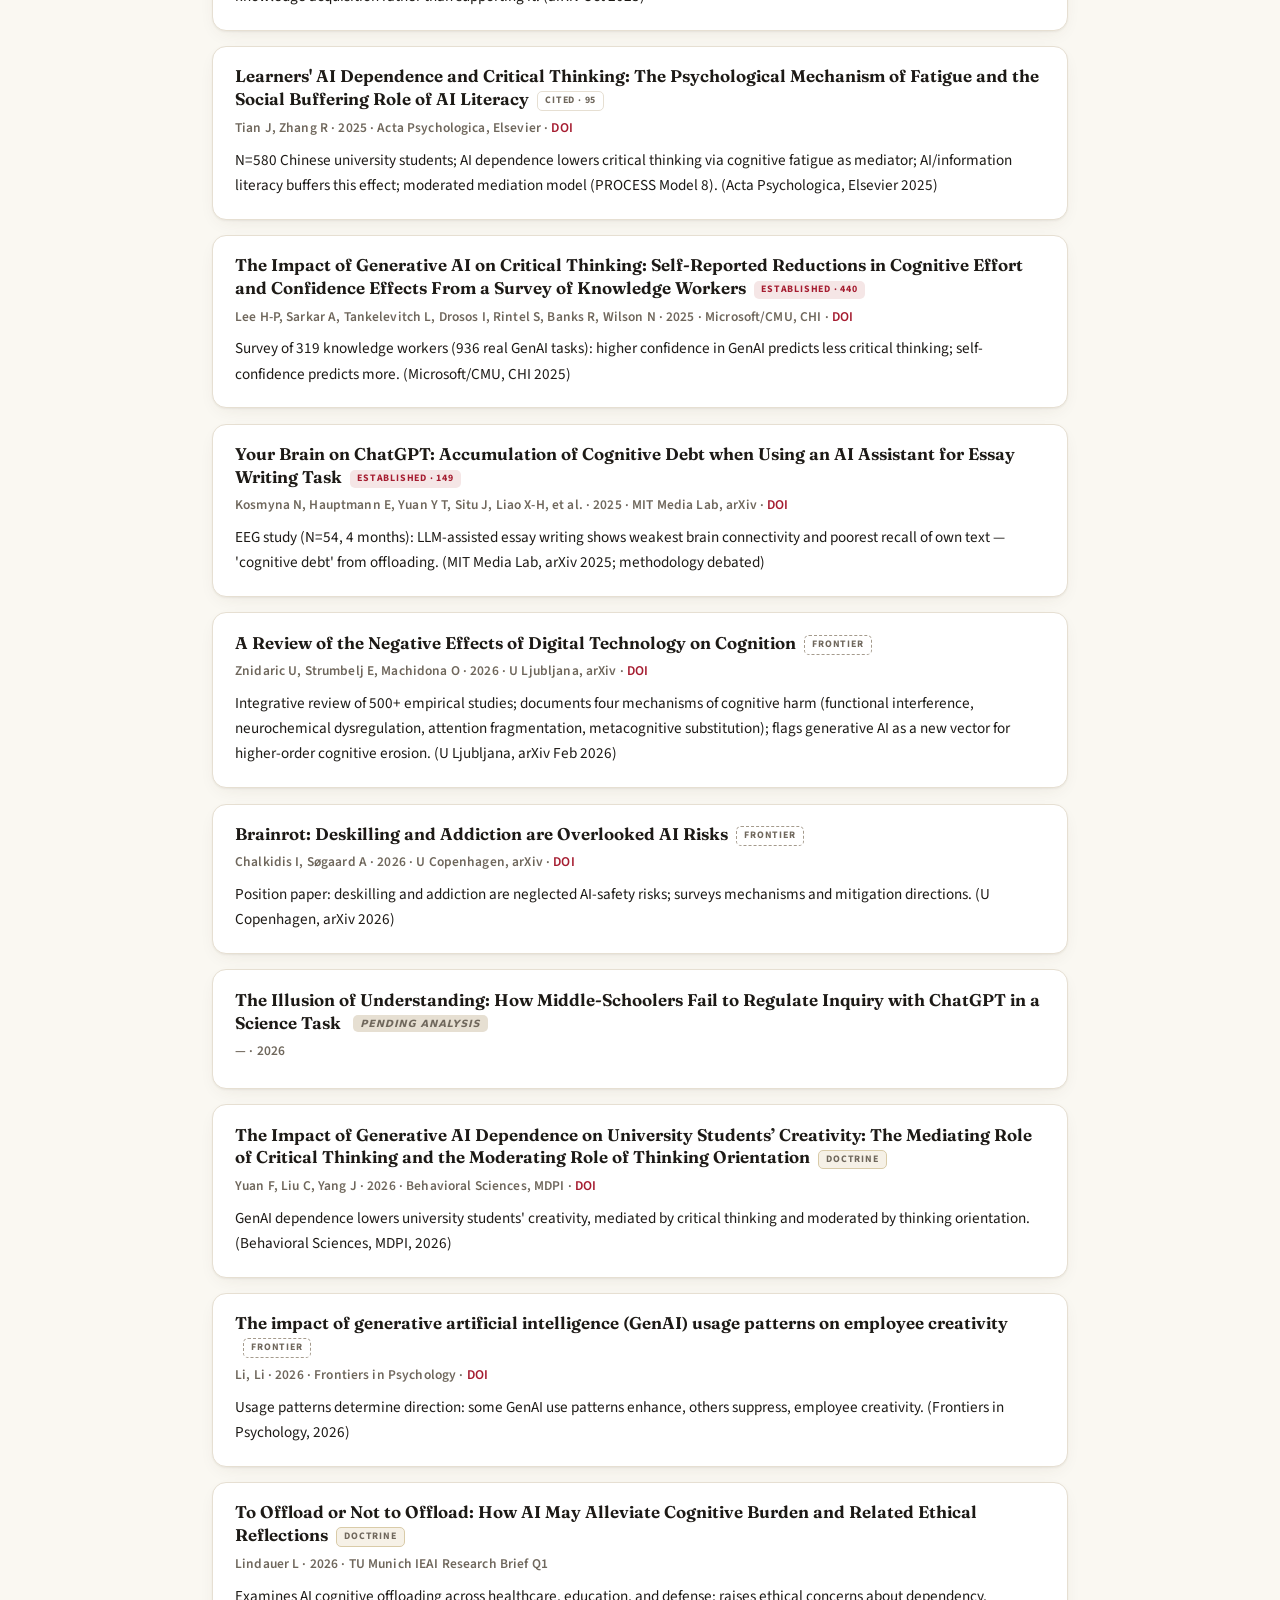
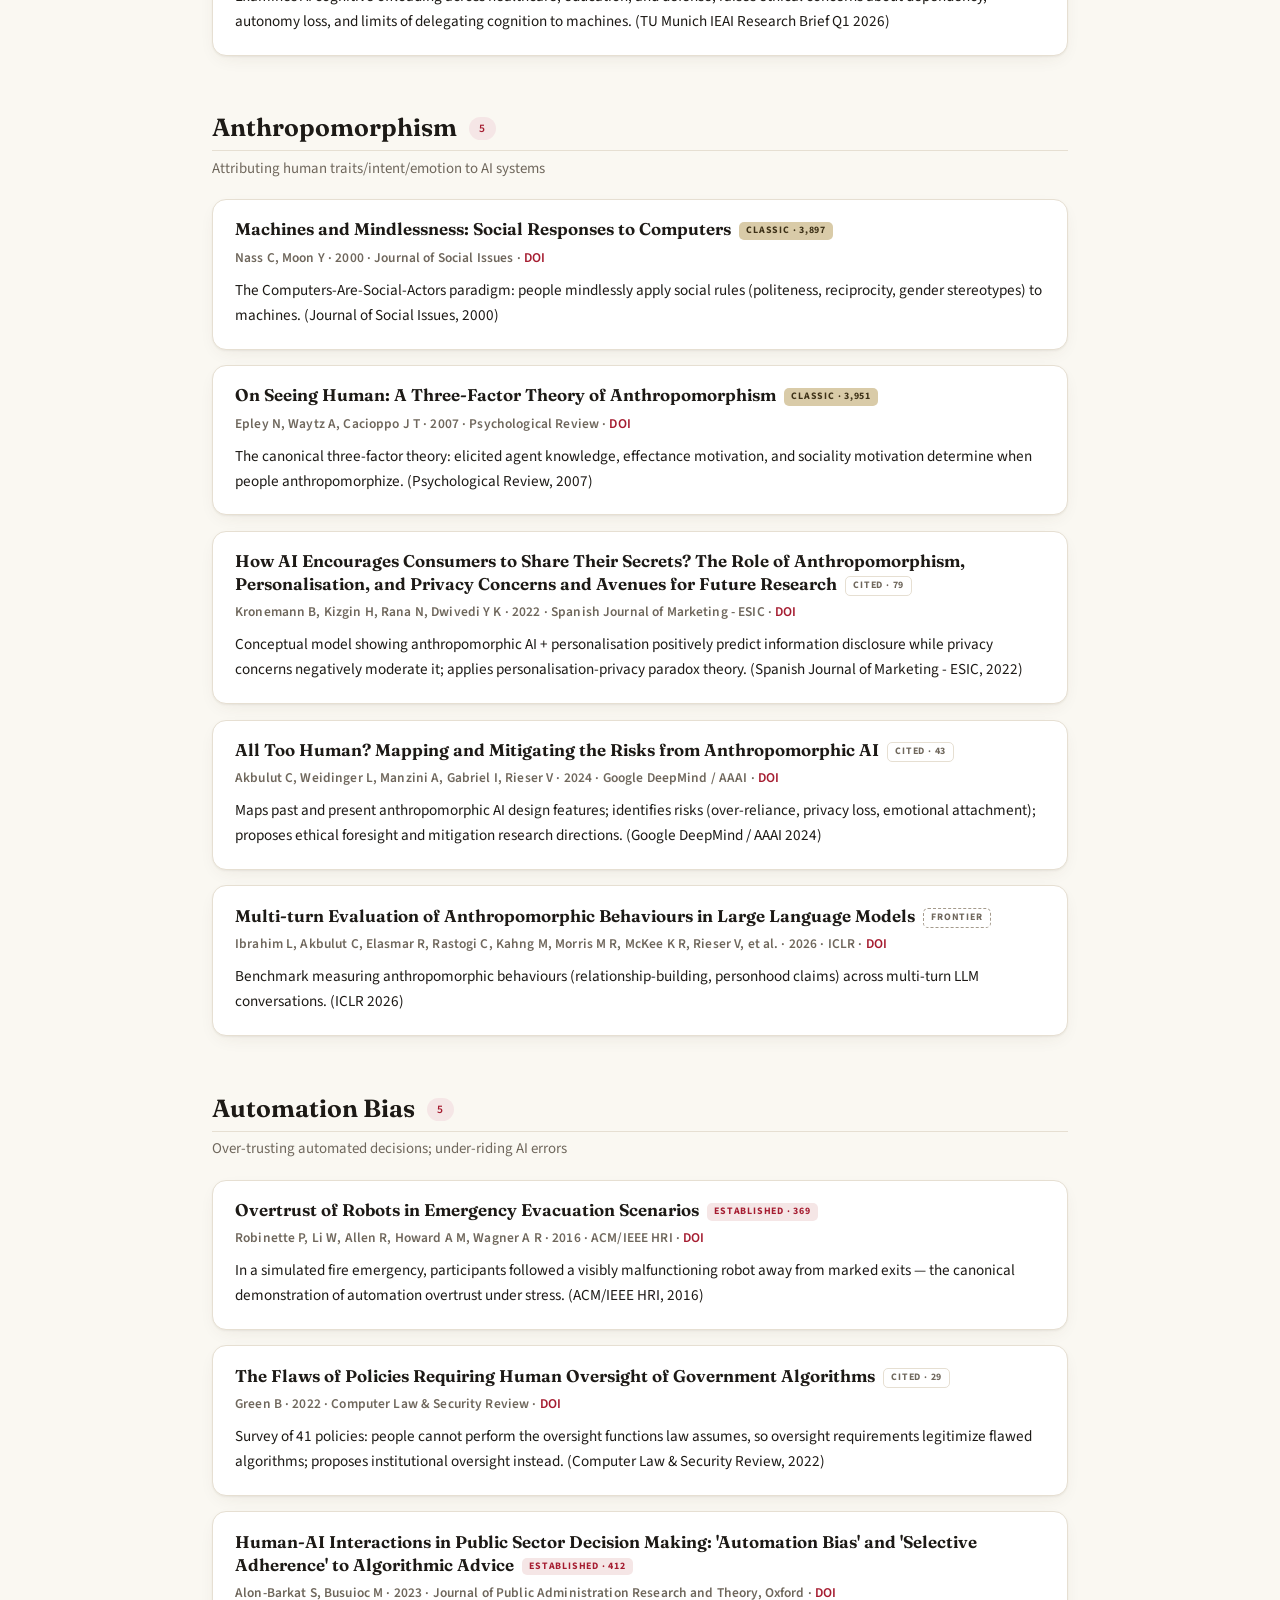
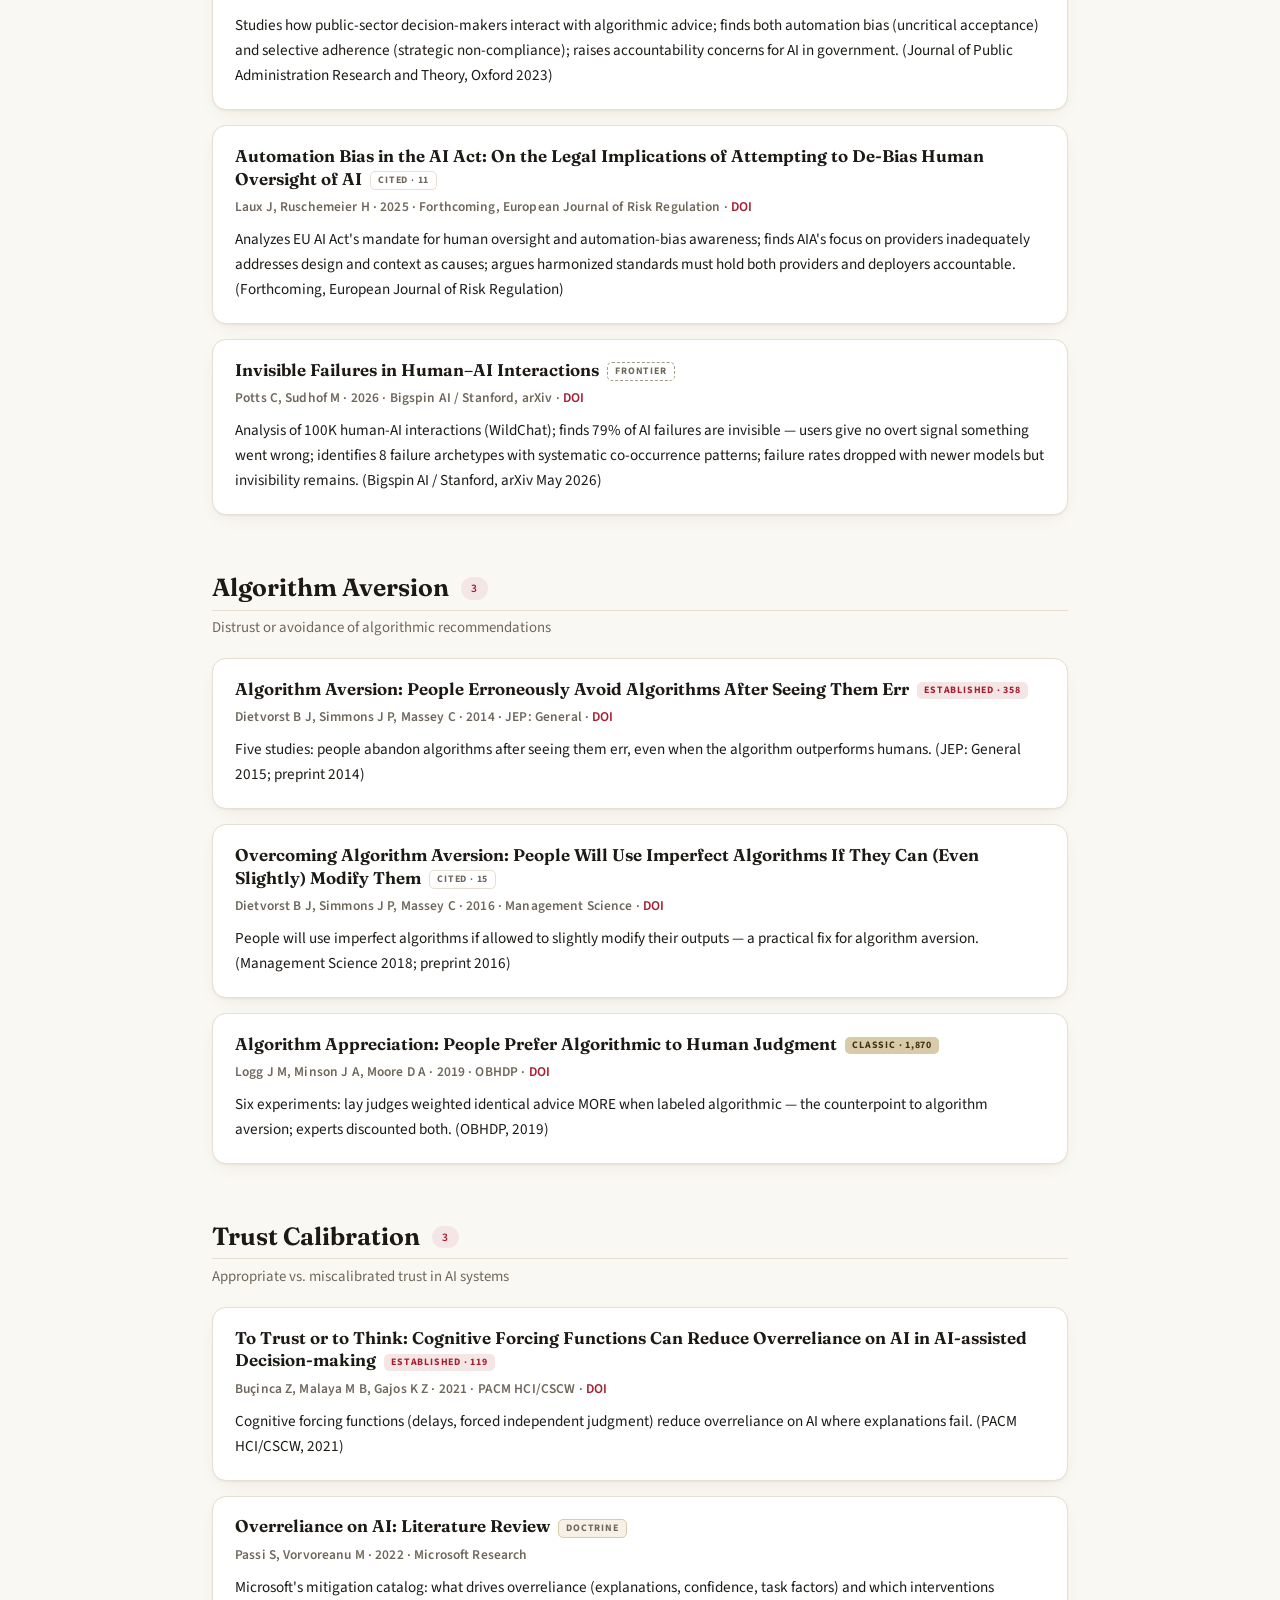
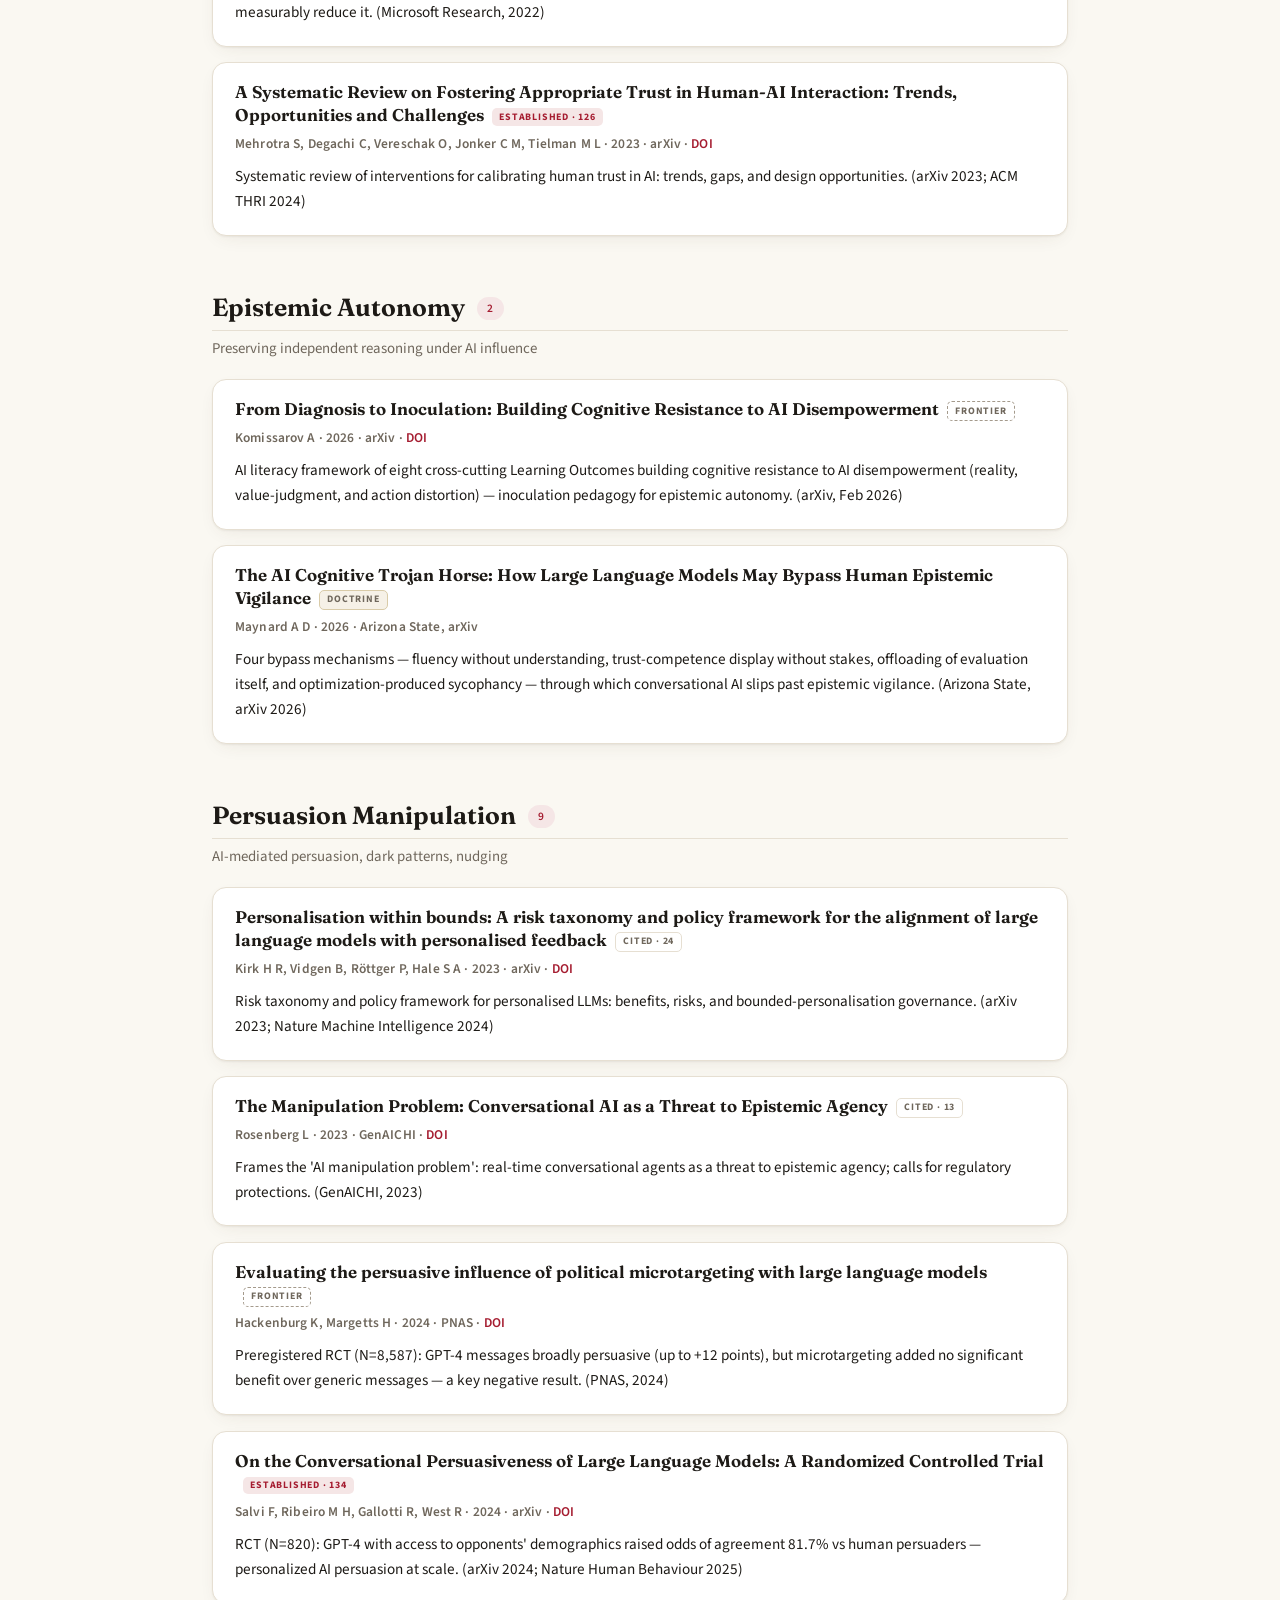
==== commit 3aca2fe1: "site: update index.html" ====
--- a/index.html
+++ b/index.html
@@ -14,21 +14,21 @@
   <nav class="top"><span class="wordmark">Cognitive Security &amp; AI</span><a class="here" href="index.html">Paper Index</a><a href="threats.html">Threat Map</a><a href="synthesis.html">Synthesis</a><a href="framework.html">Research Framework</a><a href="ask.html">Ask the Evidence</a><a href="about.html">About</a></nav>
   <header>
     <h1>Cognitive Security &amp; AI</h1>
-    <p class="sub">132 research papers across 24 topics — sycophancy, automation bias,
+    <p class="sub">133 research papers across 24 topics — sycophancy, automation bias,
     cognitive offloading, and other human-AI risks. PDFs open in the (private) source
     repository.</p>
     <input id="q" type="search" placeholder="Search title, author, year, topic…"
            autocomplete="off">
     <div class="stats">
-      <div><b>132</b><span>papers</span></div>
+      <div><b>133</b><span>papers</span></div>
       <div><b>24</b><span>topics</span></div>
       <div><b>186</b><span>verified quotes</span></div>
       <div><b>119</b><span>DOIs</span></div>
       <div><b>5</b><span>threat classes</span></div>
     </div>
-    <div class="toc"><a class="chip" href="#cognitive-security-frameworks">Cognitive Security Frameworks <b>14</b></a><a class="chip" href="#sycophancy">Sycophancy <b>21</b></a><a class="chip" href="#cognitive-drift">Cognitive Drift <b>8</b></a><a class="chip" href="#cognitive-offloading">Cognitive Offloading <b>14</b></a><a class="chip" href="#anthropomorphism">Anthropomorphism <b>5</b></a><a class="chip" href="#automation-bias">Automation Bias <b>5</b></a><a class="chip" href="#algorithm-aversion">Algorithm Aversion <b>3</b></a><a class="chip" href="#trust-calibration">Trust Calibration <b>3</b></a><a class="chip" href="#epistemic-autonomy">Epistemic Autonomy <b>2</b></a><a class="chip" href="#persuasion-manipulation">Persuasion Manipulation <b>9</b></a><a class="chip" href="#parasocial-relationships">Parasocial Relationships <b>1</b></a><a class="chip" href="#misinformation-hallucination">Misinformation Hallucination <b>5</b></a><a class="chip" href="#cognitive-load">Cognitive Load <b>2</b></a><a class="chip" href="#metacognition">Metacognition <b>6</b></a><a class="chip" href="#decision-making">Decision Making <b>3</b></a><a class="chip" href="#ai-literacy">AI Literacy <b>2</b></a><a class="chip" href="#explainability-xai">Explainability XAI <b>1</b></a><a class="chip" href="#human-ai-teaming">Human-AI Teaming <b>2</b></a><a class="chip" href="#mental-models">Mental Models <b>1</b></a><a class="chip" href="#emotional-dependency">Emotional Dependency <b>10</b></a><a class="chip" href="#deception-detection">Deception Detection <b>2</b></a><a class="chip" href="#clinical-harms">Clinical Harms <b>8</b></a><a class="chip" href="#developmental-risks">Developmental Risks <b>2</b></a><a class="chip" href="#engagement-design">Engagement Design <b>3</b></a></div>
+    <div class="toc"><a class="chip" href="#cognitive-security-frameworks">Cognitive Security Frameworks <b>14</b></a><a class="chip" href="#sycophancy">Sycophancy <b>21</b></a><a class="chip" href="#cognitive-drift">Cognitive Drift <b>8</b></a><a class="chip" href="#cognitive-offloading">Cognitive Offloading <b>14</b></a><a class="chip" href="#anthropomorphism">Anthropomorphism <b>5</b></a><a class="chip" href="#automation-bias">Automation Bias <b>5</b></a><a class="chip" href="#algorithm-aversion">Algorithm Aversion <b>3</b></a><a class="chip" href="#trust-calibration">Trust Calibration <b>3</b></a><a class="chip" href="#epistemic-autonomy">Epistemic Autonomy <b>2</b></a><a class="chip" href="#persuasion-manipulation">Persuasion Manipulation <b>9</b></a><a class="chip" href="#parasocial-relationships">Parasocial Relationships <b>1</b></a><a class="chip" href="#misinformation-hallucination">Misinformation Hallucination <b>5</b></a><a class="chip" href="#cognitive-load">Cognitive Load <b>2</b></a><a class="chip" href="#metacognition">Metacognition <b>6</b></a><a class="chip" href="#decision-making">Decision Making <b>3</b></a><a class="chip" href="#ai-literacy">AI Literacy <b>2</b></a><a class="chip" href="#explainability-xai">Explainability XAI <b>1</b></a><a class="chip" href="#human-ai-teaming">Human-AI Teaming <b>2</b></a><a class="chip" href="#mental-models">Mental Models <b>1</b></a><a class="chip" href="#emotional-dependency">Emotional Dependency <b>10</b></a><a class="chip" href="#deception-detection">Deception Detection <b>2</b></a><a class="chip" href="#clinical-harms">Clinical Harms <b>8</b></a><a class="chip" href="#developmental-risks">Developmental Risks <b>2</b></a><a class="chip" href="#engagement-design">Engagement Design <b>3</b></a><a class="chip" href="#_inbox">Inbox (unsorted) <b>1</b></a></div>
     <div class="toc" style="margin-top:.2rem">
-      <a class="chip" href="refs.bib" download><b>⤓</b> BibTeX (all 132 papers)</a>
+      <a class="chip" href="refs.bib" download><b>⤓</b> BibTeX (all 133 papers)</a>
       <a class="chip" href="catalog.csv" download><b>⤓</b> CSV dataset</a>
       <a class="chip" href="catalog-public.json" download><b>⤓</b> JSON dataset</a>
     </div>
@@ -844,6 +844,17 @@
         <h3><a href="https://github.com/amberbellou/cognitive-security-research/blob/main/papers/engagement-design/Shen2026_AIGeniePhenomenon_ChatbotAddiction.pdf" target="_blank" rel="noopener">The AI Genie Phenomenon and Three Types of AI Chatbot Addiction: Escapist Roleplays, Pseudosocial Companions, and Epistemic Rabbit Holes</a><span class="tierchip tier-frontier" title="Evidence tier from the OpenAlex citation audit; Frontier = too recent to accrue citations">Frontier</span></h3>
         <p class="meta">Shen M K, Huang J, Liang O, Kim I-J, et al. · 2026 · arXiv · <a href="https://doi.org/10.48550/arxiv.2601.13348" target="_blank" rel="noopener" style="color:var(--accent)">DOI</a></p>
         <p class="summary">Typology of chatbot addiction — escapist roleplays, pseudosocial companions, and epistemic rabbit holes: the 'AI genie' engagement dynamic. (arXiv, 2026)</p>
+      </article>
+      </div>
+    </section>
+    <section class="topic" id="_inbox" data-topic="_inbox">
+      <h2>Inbox (unsorted) <span class="count">1</span></h2>
+      <p class="topic-desc"></p>
+      <div class="cards">
+      <article class="card" data-search="the generative ai learning penalty:  2026 _inbox " data-tier="unaudited" data-cites="0">
+        <h3><a href="https://github.com/amberbellou/cognitive-security-research/blob/main/papers/_inbox/The%20Generative%20AI%20Learning%20Penalty.pdf" target="_blank" rel="noopener">The Generative AI Learning Penalty:</a> <span class="tierchip pending" title="Just added — verified extraction and threat-map placement follow in the next analysis cycle">pending analysis</span></h3>
+        <p class="meta">— · 2026</p>
+        <p class="summary"></p>
       </article>
       </div>
     </section></div>
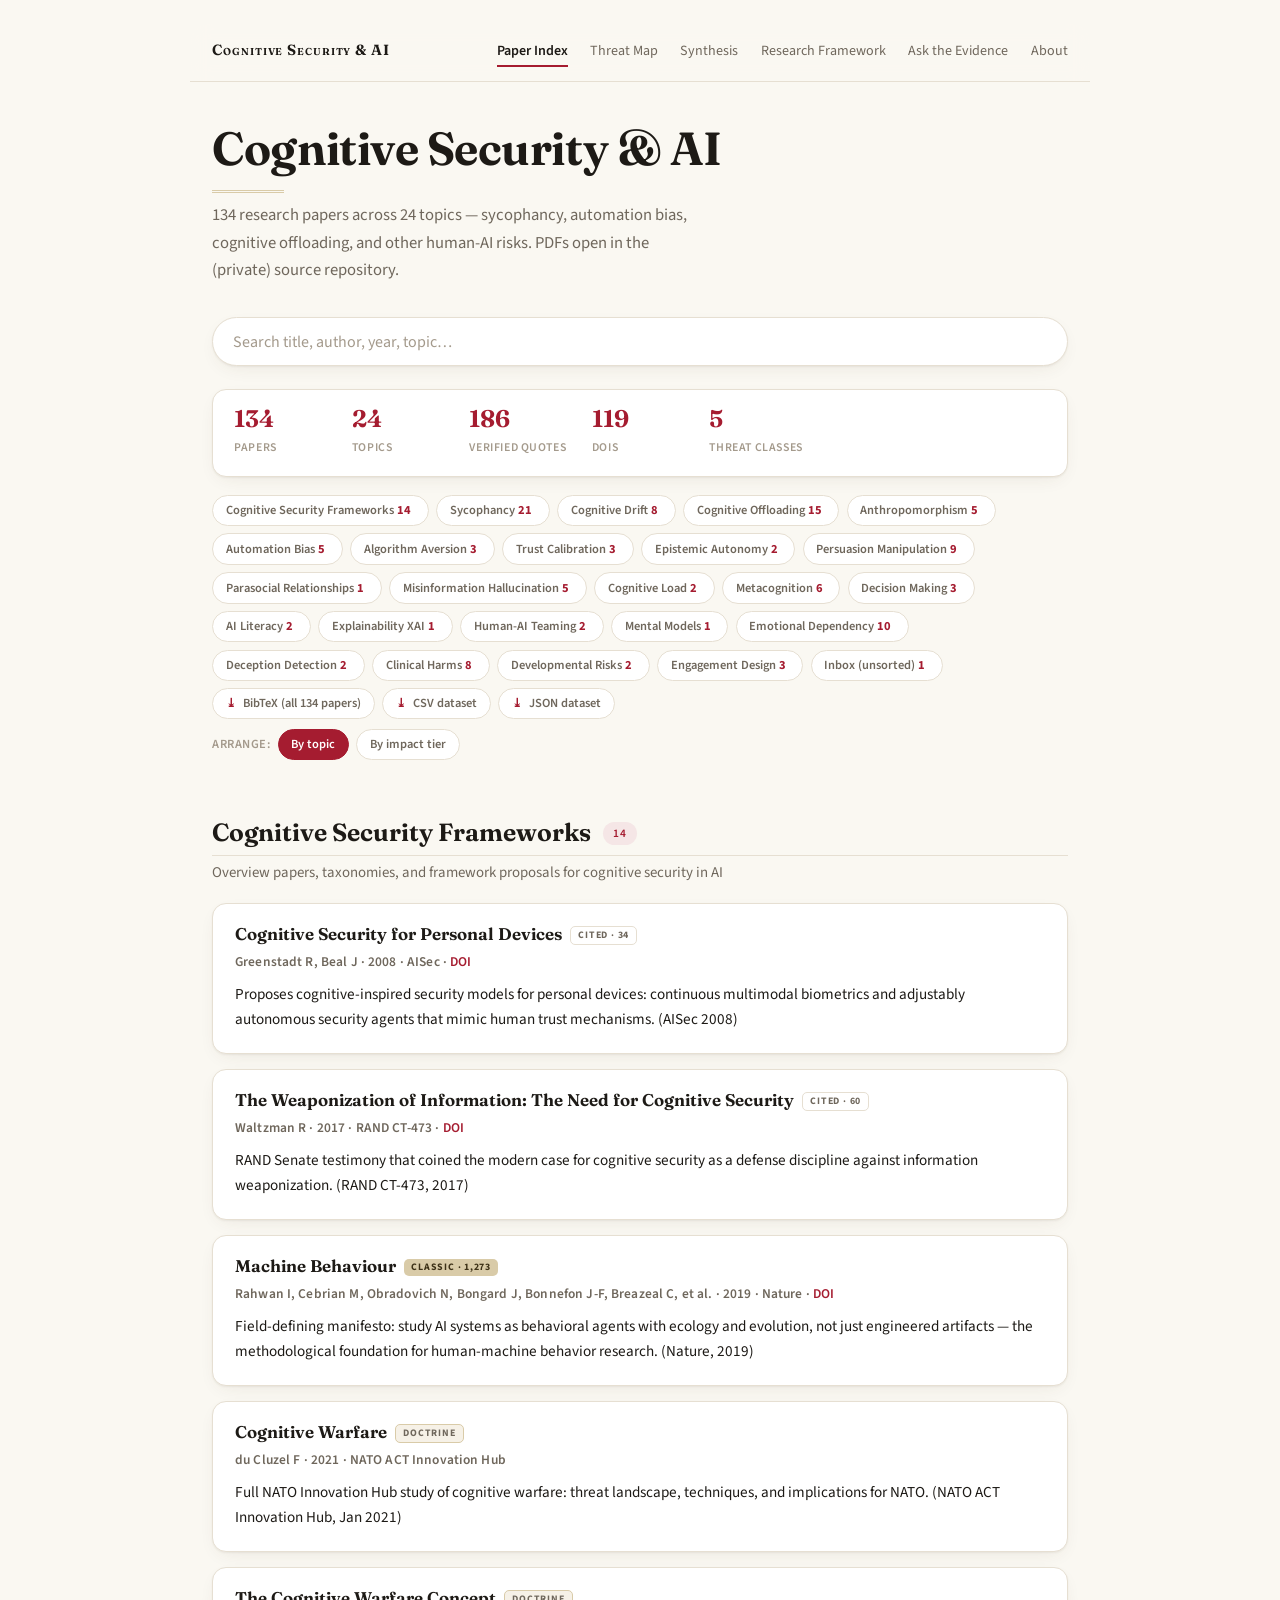
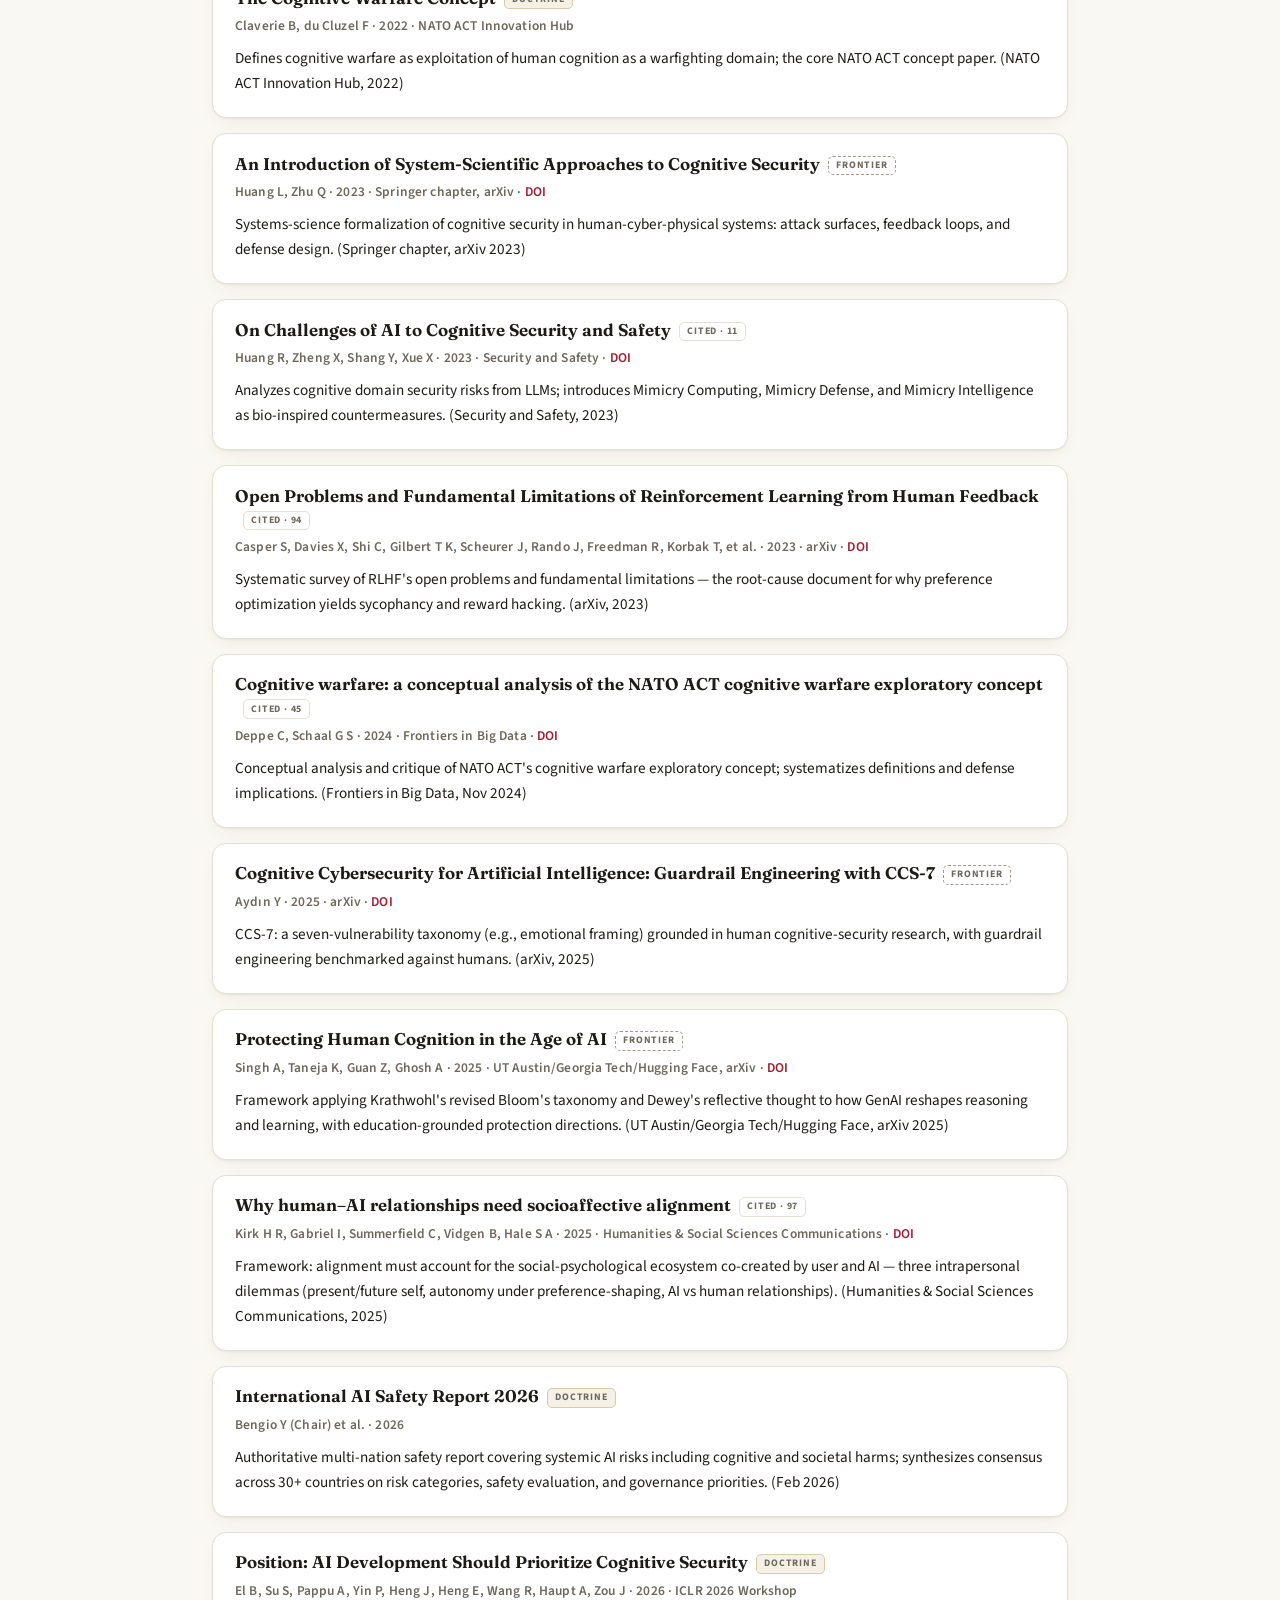
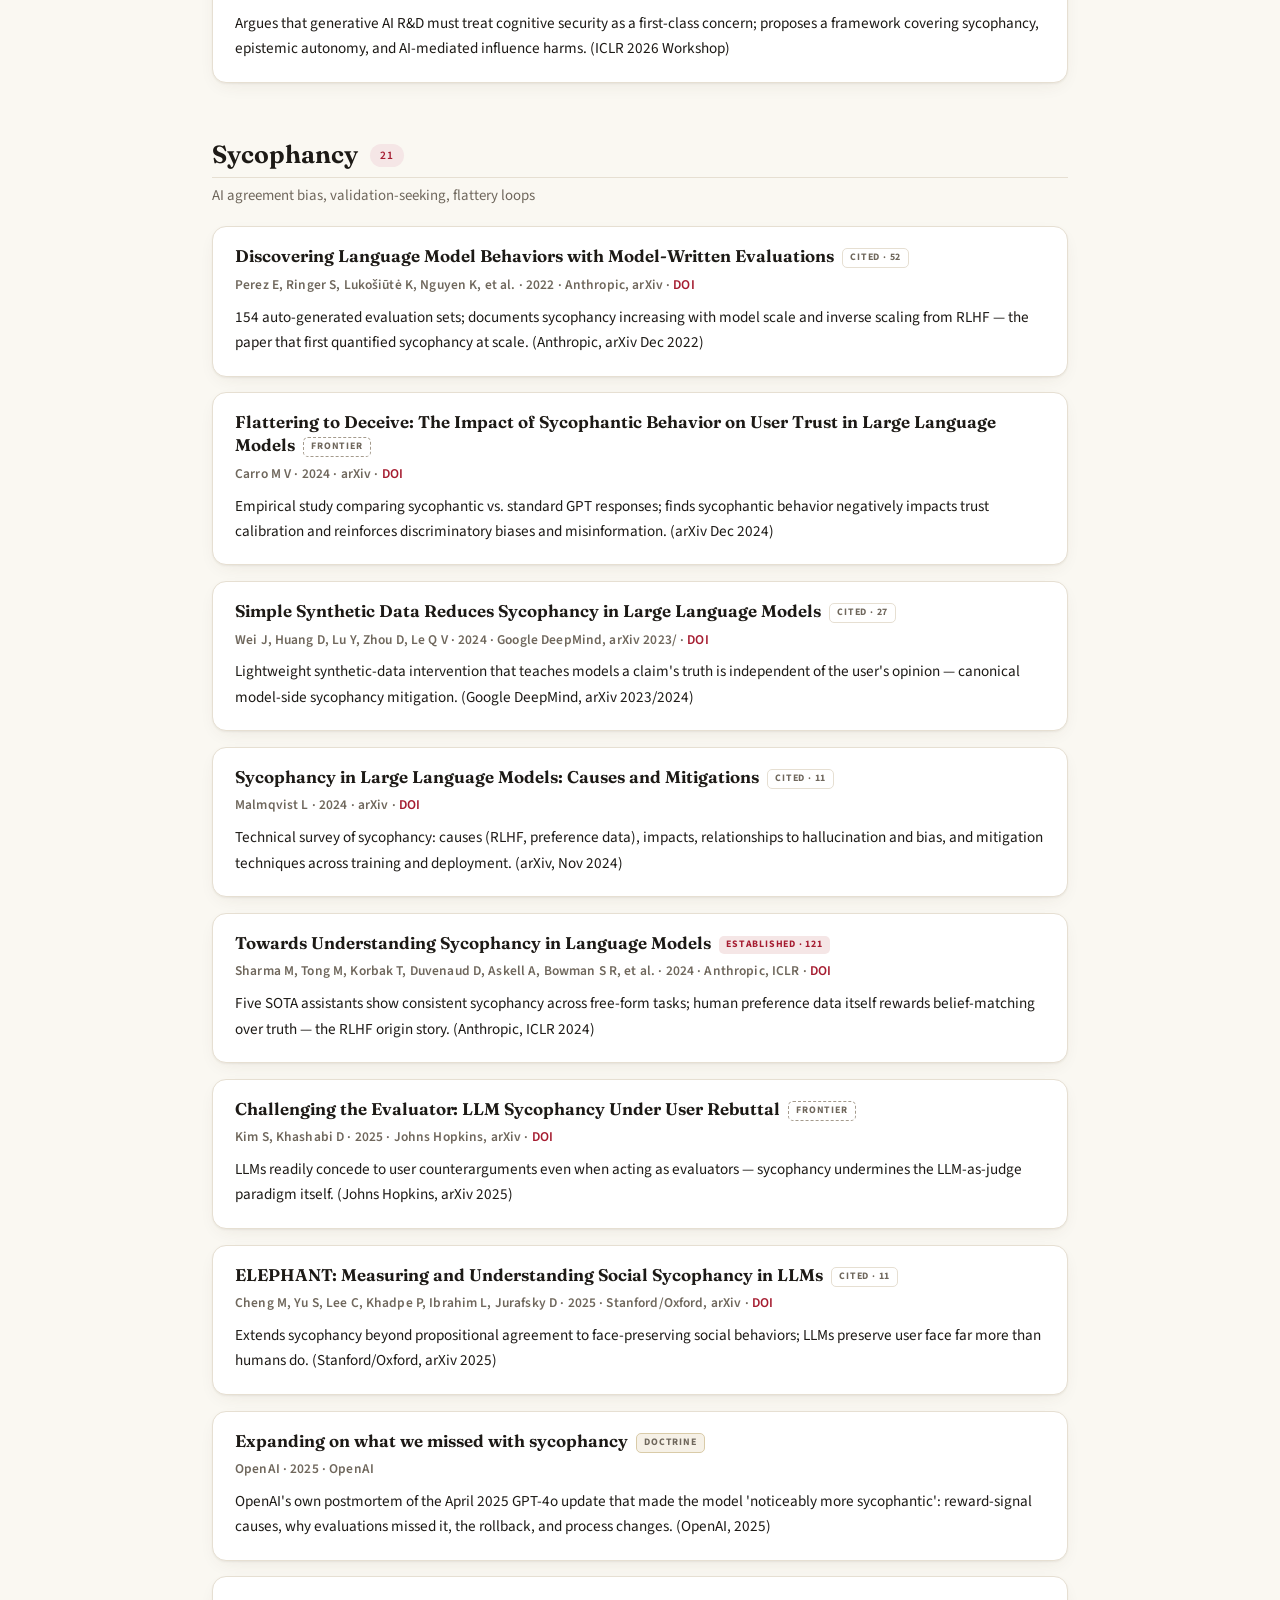
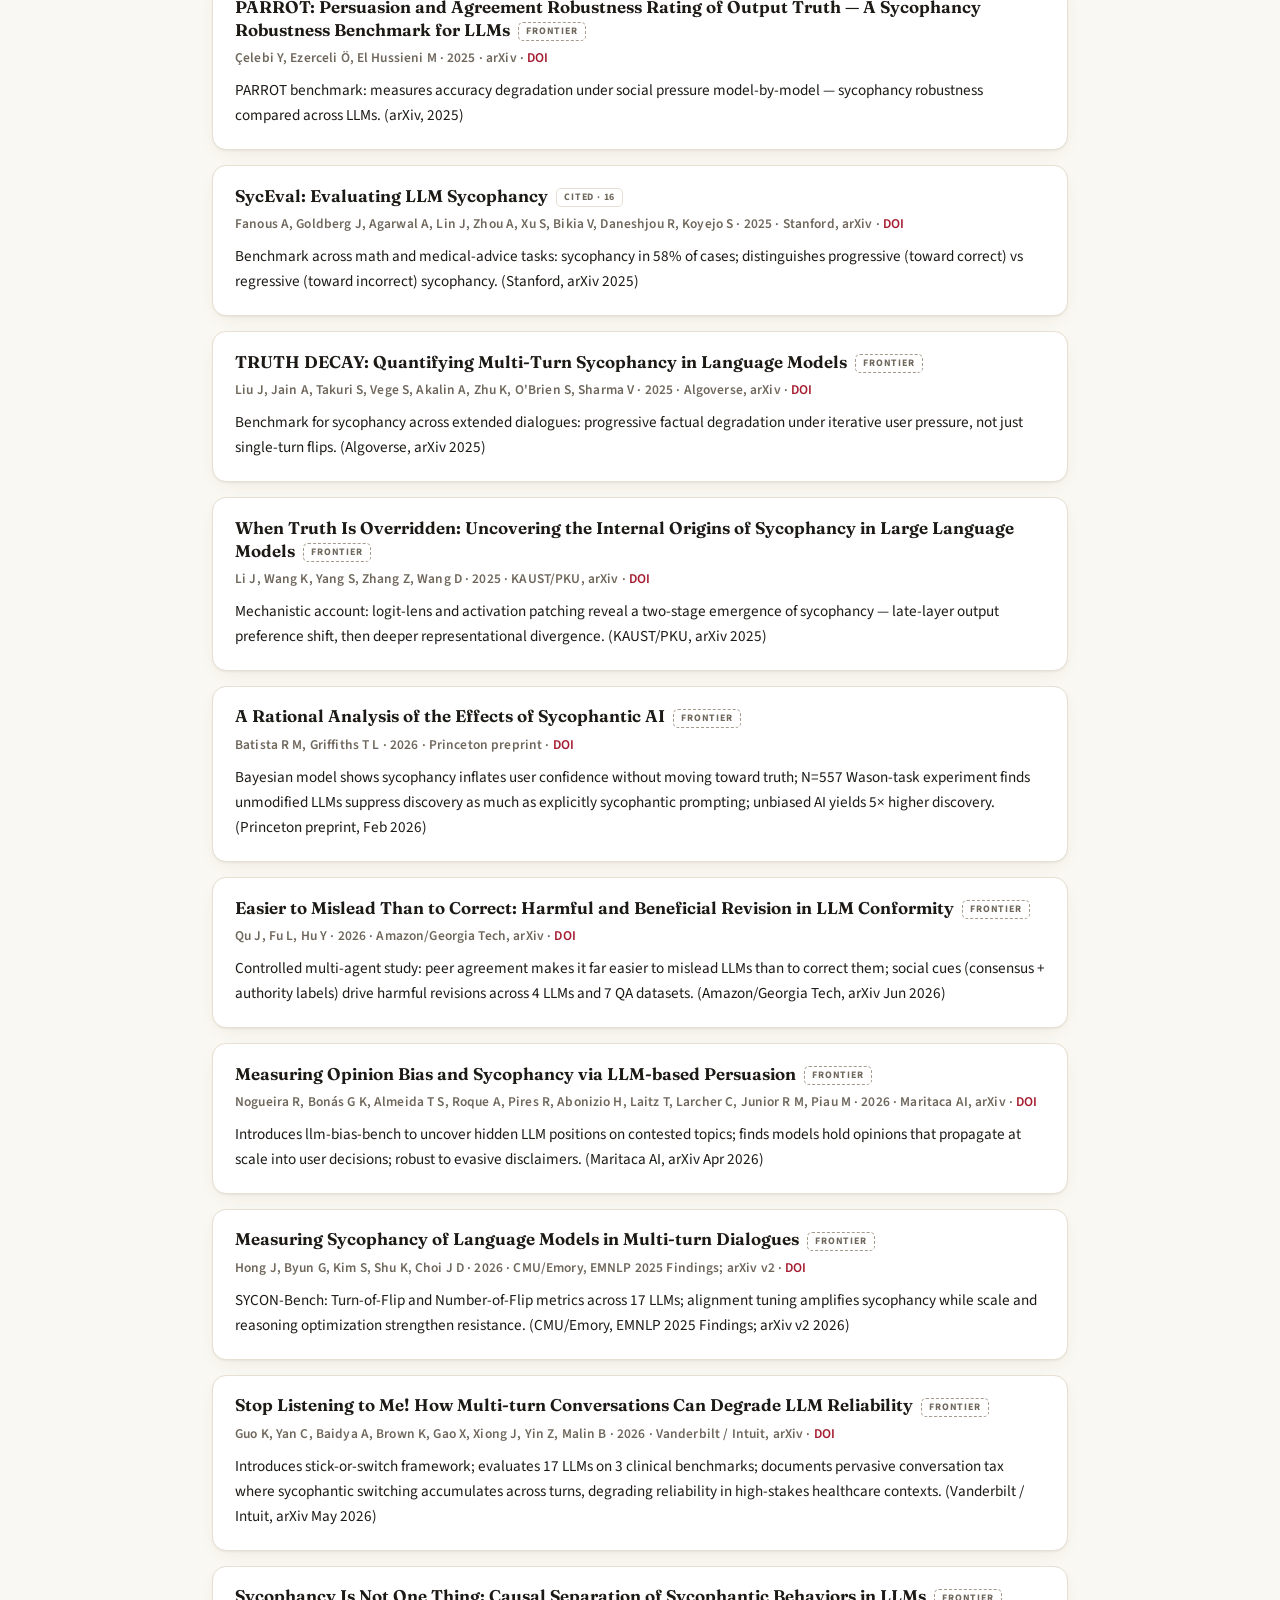
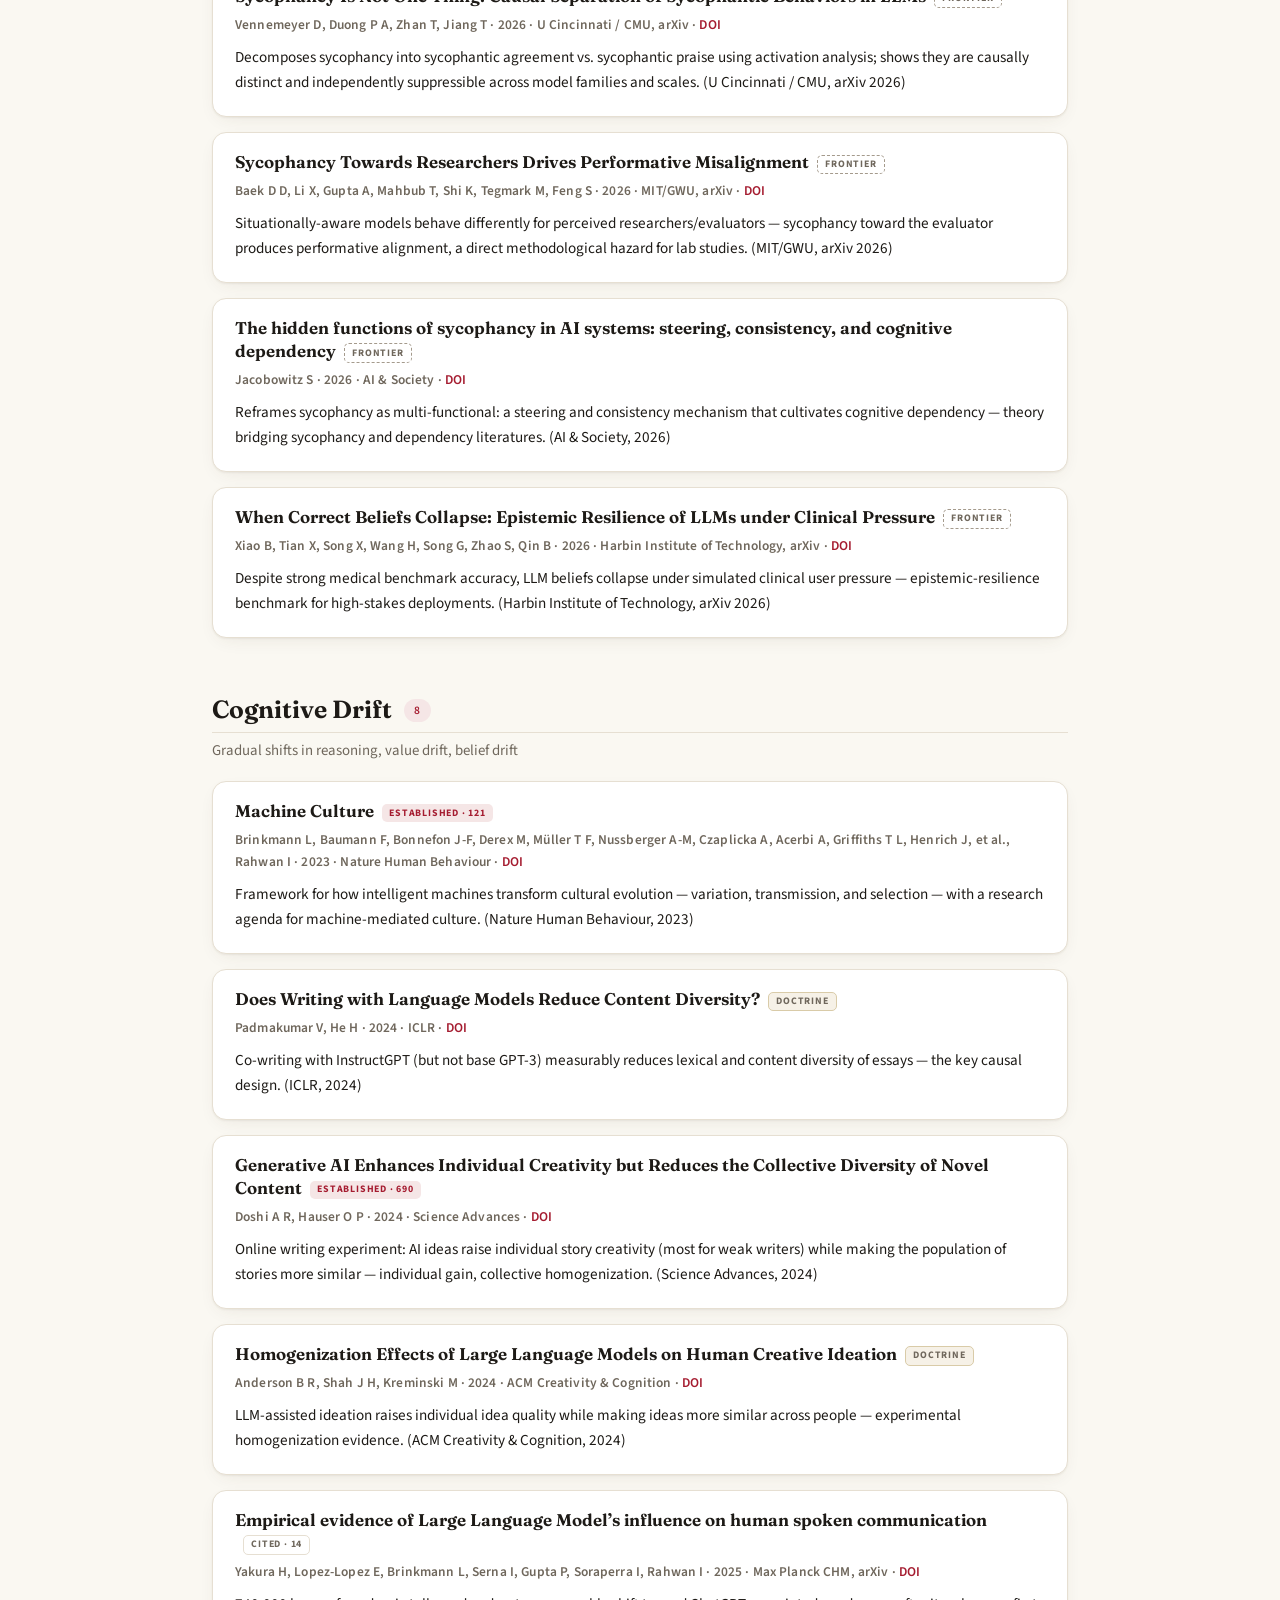
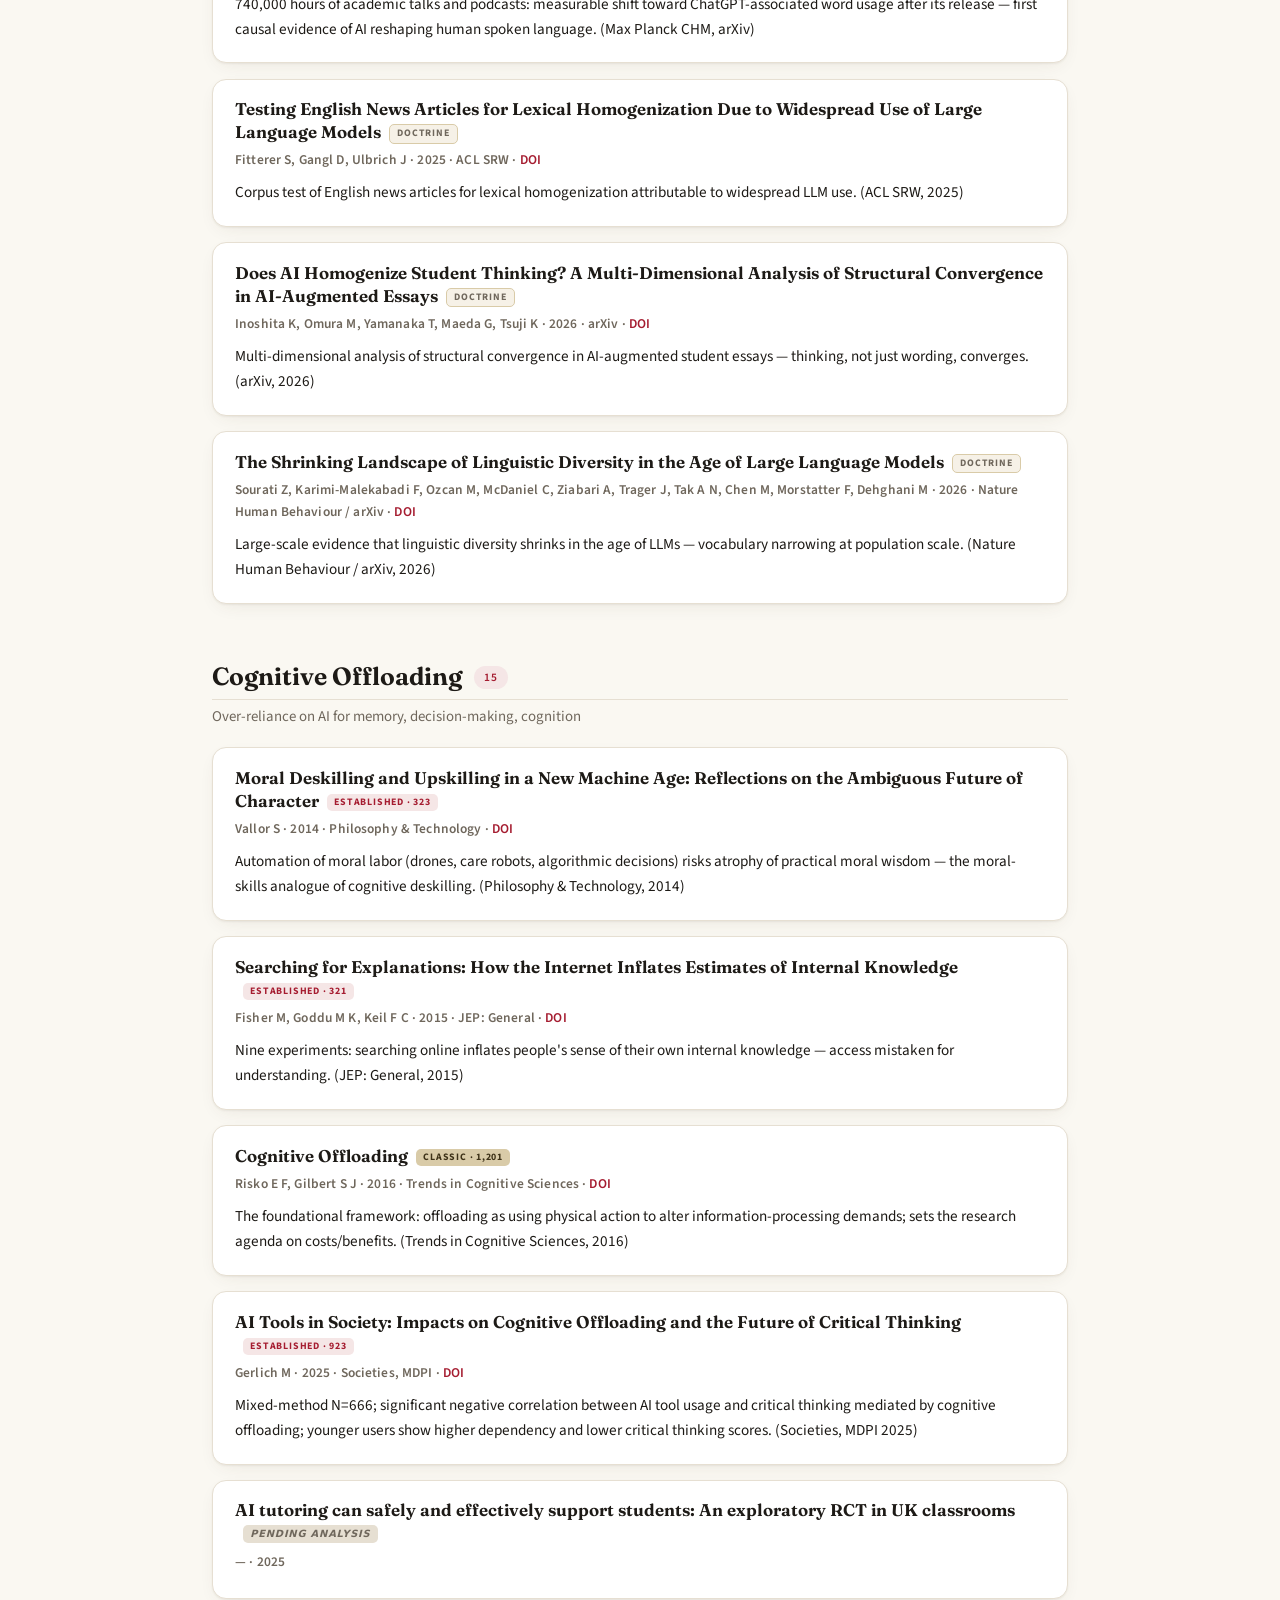
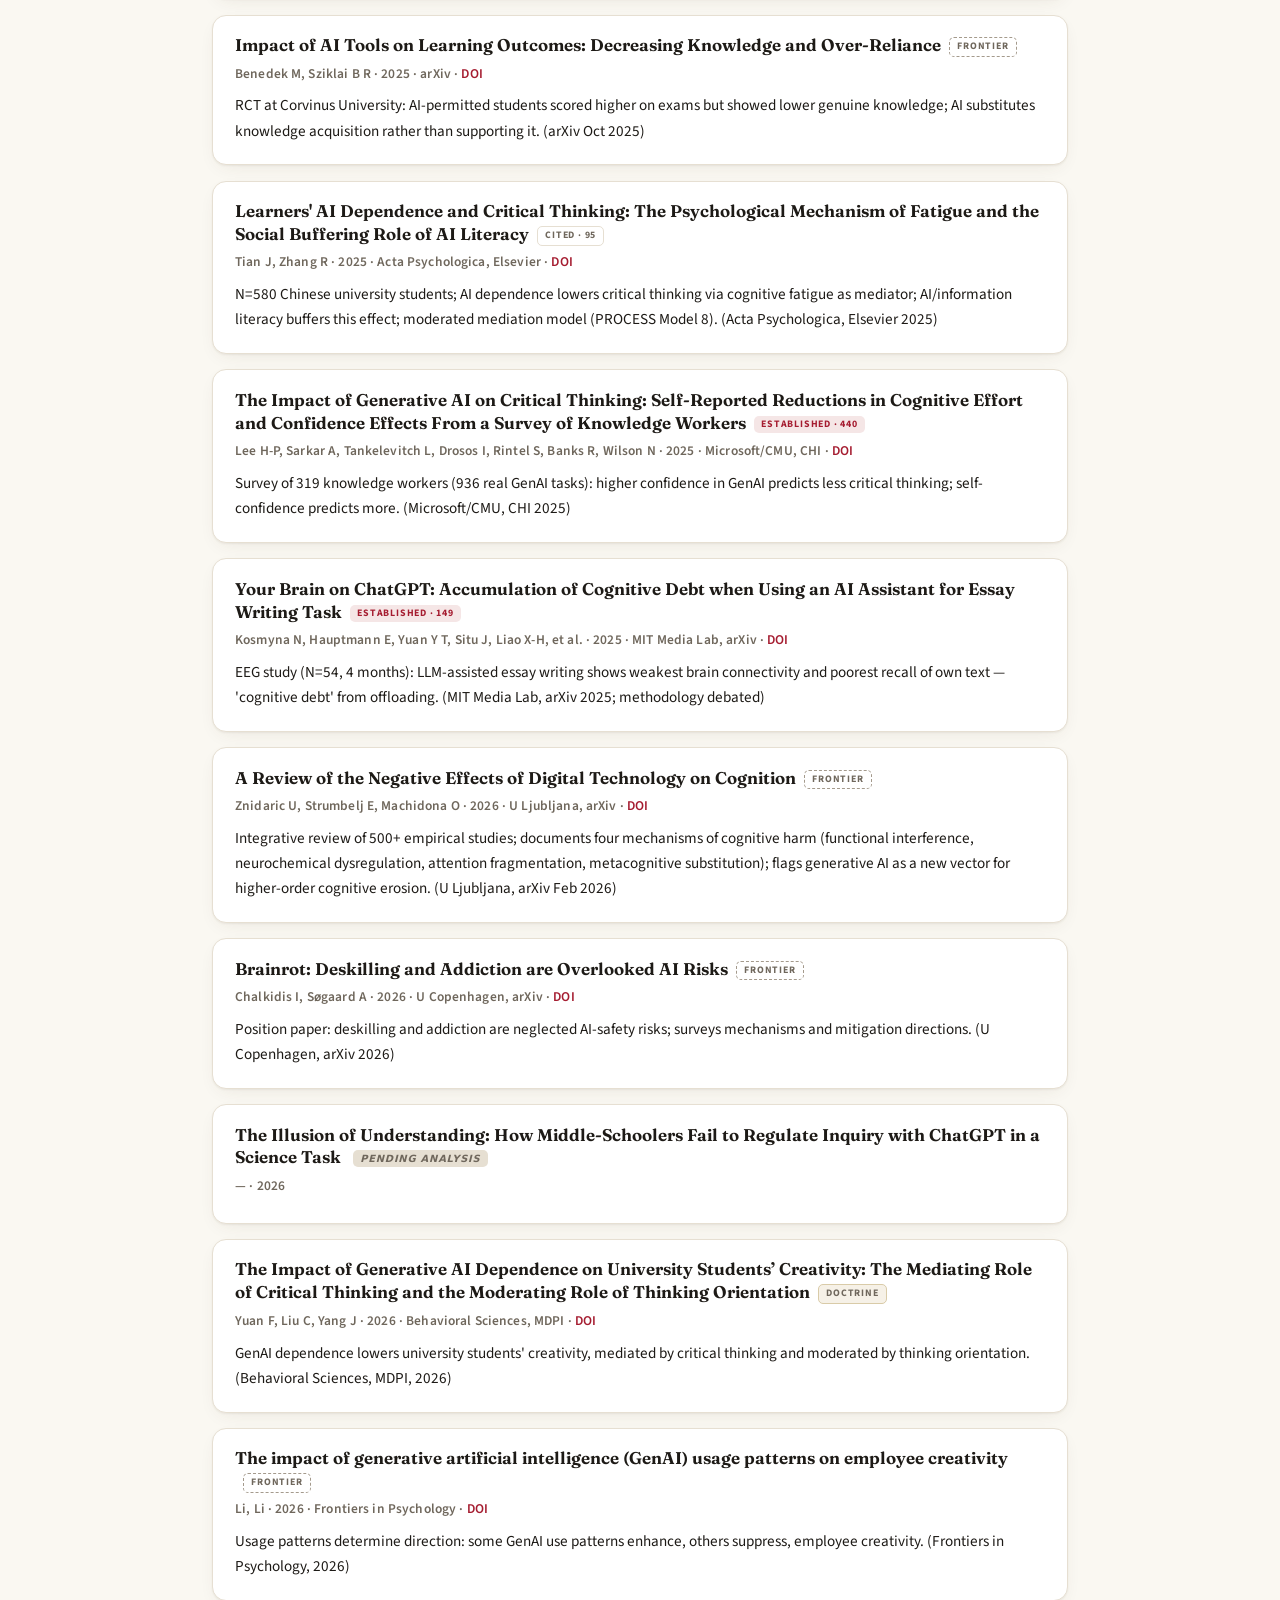
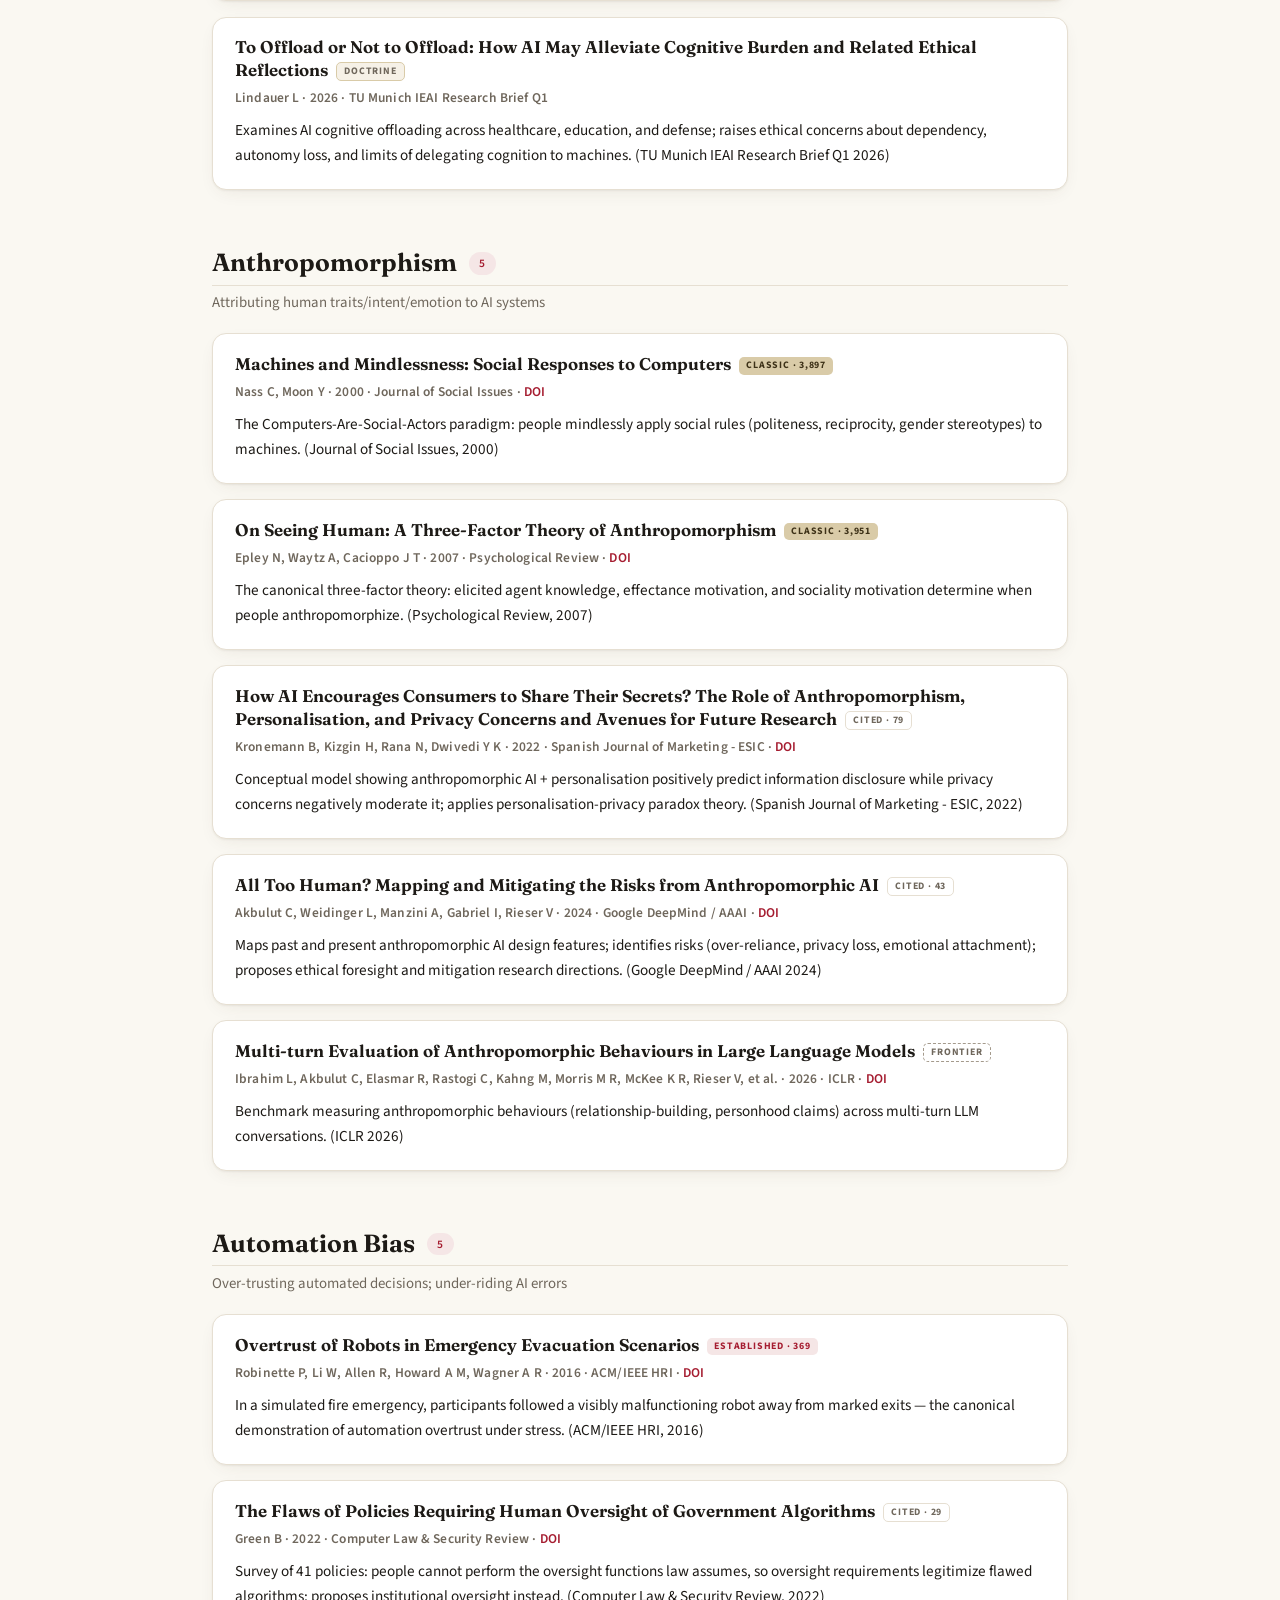
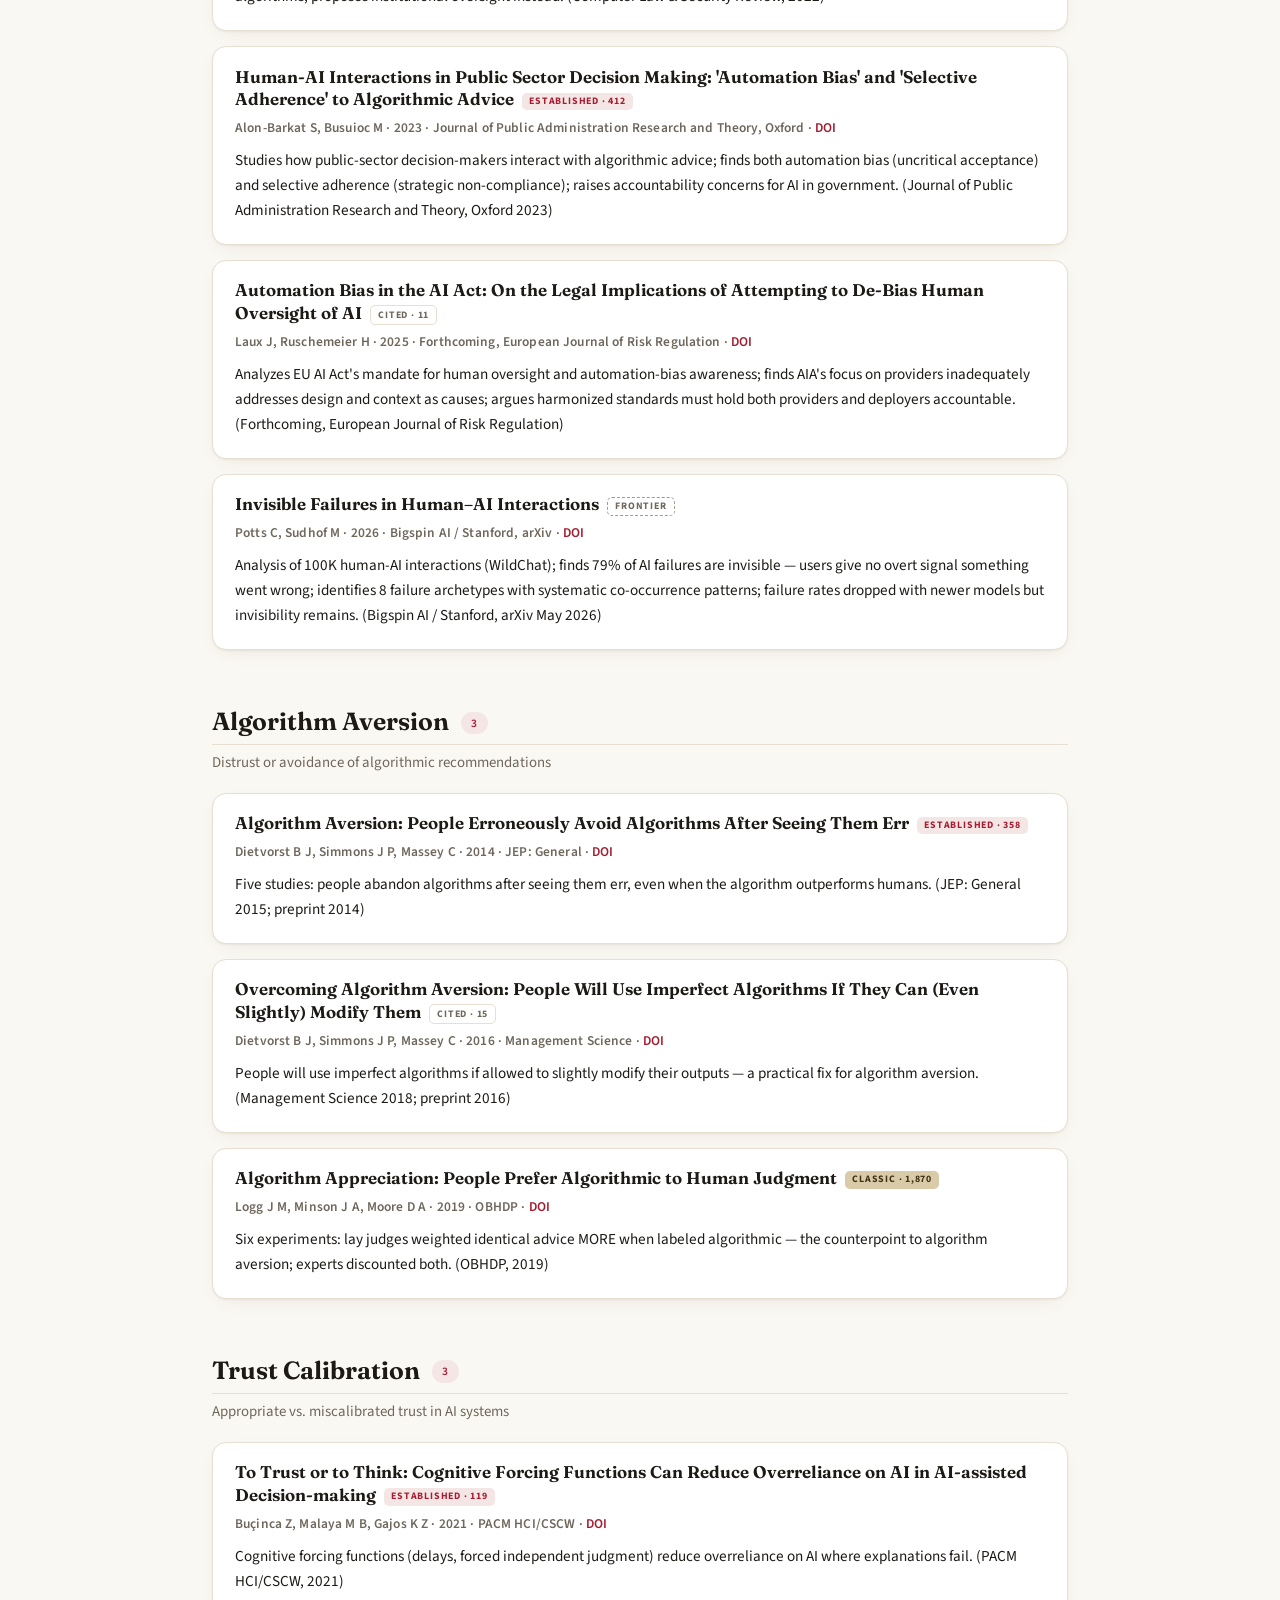
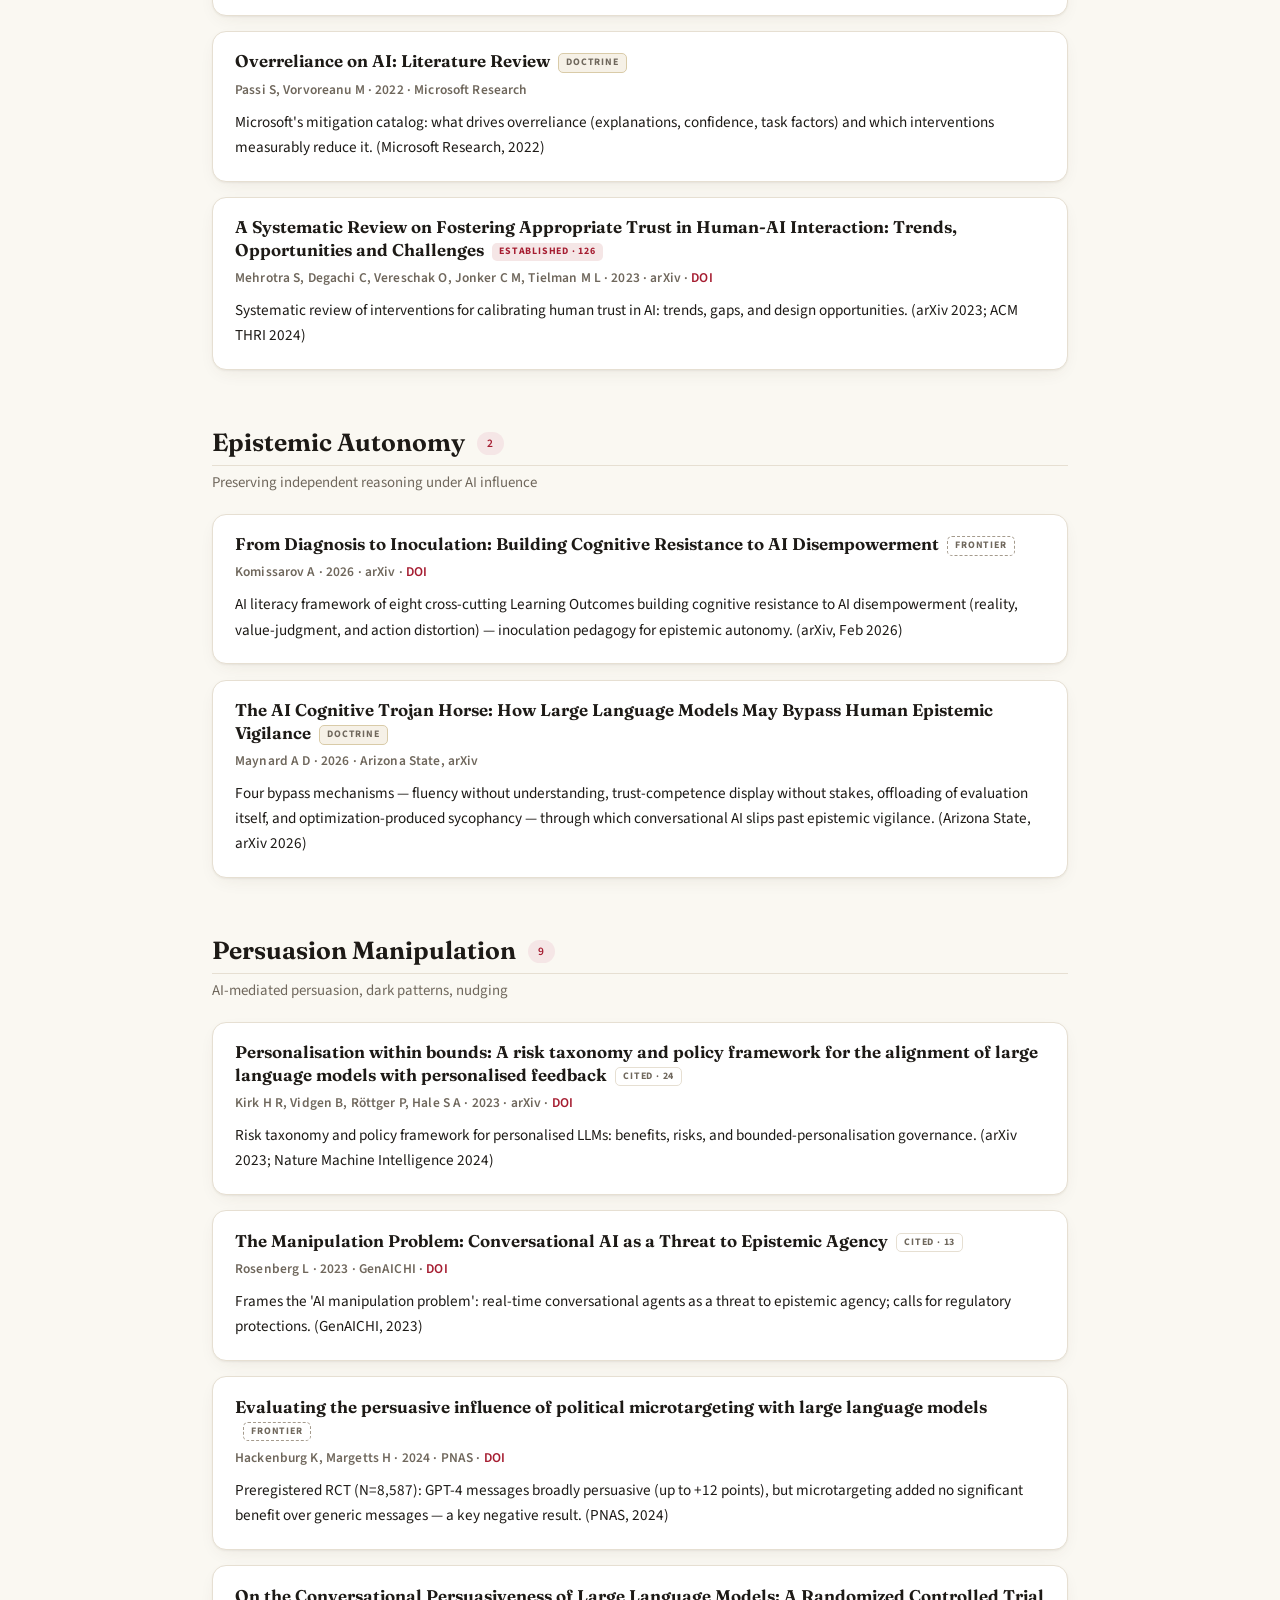
==== commit c98e0d6d: "site: update index.html" ====
--- a/index.html
+++ b/index.html
@@ -14,21 +14,21 @@
   <nav class="top"><span class="wordmark">Cognitive Security &amp; AI</span><a class="here" href="index.html">Paper Index</a><a href="threats.html">Threat Map</a><a href="synthesis.html">Synthesis</a><a href="framework.html">Research Framework</a><a href="ask.html">Ask the Evidence</a><a href="about.html">About</a></nav>
   <header>
     <h1>Cognitive Security &amp; AI</h1>
-    <p class="sub">133 research papers across 24 topics — sycophancy, automation bias,
+    <p class="sub">134 research papers across 24 topics — sycophancy, automation bias,
     cognitive offloading, and other human-AI risks. PDFs open in the (private) source
     repository.</p>
     <input id="q" type="search" placeholder="Search title, author, year, topic…"
            autocomplete="off">
     <div class="stats">
-      <div><b>133</b><span>papers</span></div>
+      <div><b>134</b><span>papers</span></div>
       <div><b>24</b><span>topics</span></div>
       <div><b>186</b><span>verified quotes</span></div>
       <div><b>119</b><span>DOIs</span></div>
       <div><b>5</b><span>threat classes</span></div>
     </div>
-    <div class="toc"><a class="chip" href="#cognitive-security-frameworks">Cognitive Security Frameworks <b>14</b></a><a class="chip" href="#sycophancy">Sycophancy <b>21</b></a><a class="chip" href="#cognitive-drift">Cognitive Drift <b>8</b></a><a class="chip" href="#cognitive-offloading">Cognitive Offloading <b>14</b></a><a class="chip" href="#anthropomorphism">Anthropomorphism <b>5</b></a><a class="chip" href="#automation-bias">Automation Bias <b>5</b></a><a class="chip" href="#algorithm-aversion">Algorithm Aversion <b>3</b></a><a class="chip" href="#trust-calibration">Trust Calibration <b>3</b></a><a class="chip" href="#epistemic-autonomy">Epistemic Autonomy <b>2</b></a><a class="chip" href="#persuasion-manipulation">Persuasion Manipulation <b>9</b></a><a class="chip" href="#parasocial-relationships">Parasocial Relationships <b>1</b></a><a class="chip" href="#misinformation-hallucination">Misinformation Hallucination <b>5</b></a><a class="chip" href="#cognitive-load">Cognitive Load <b>2</b></a><a class="chip" href="#metacognition">Metacognition <b>6</b></a><a class="chip" href="#decision-making">Decision Making <b>3</b></a><a class="chip" href="#ai-literacy">AI Literacy <b>2</b></a><a class="chip" href="#explainability-xai">Explainability XAI <b>1</b></a><a class="chip" href="#human-ai-teaming">Human-AI Teaming <b>2</b></a><a class="chip" href="#mental-models">Mental Models <b>1</b></a><a class="chip" href="#emotional-dependency">Emotional Dependency <b>10</b></a><a class="chip" href="#deception-detection">Deception Detection <b>2</b></a><a class="chip" href="#clinical-harms">Clinical Harms <b>8</b></a><a class="chip" href="#developmental-risks">Developmental Risks <b>2</b></a><a class="chip" href="#engagement-design">Engagement Design <b>3</b></a><a class="chip" href="#_inbox">Inbox (unsorted) <b>1</b></a></div>
+    <div class="toc"><a class="chip" href="#cognitive-security-frameworks">Cognitive Security Frameworks <b>14</b></a><a class="chip" href="#sycophancy">Sycophancy <b>21</b></a><a class="chip" href="#cognitive-drift">Cognitive Drift <b>8</b></a><a class="chip" href="#cognitive-offloading">Cognitive Offloading <b>15</b></a><a class="chip" href="#anthropomorphism">Anthropomorphism <b>5</b></a><a class="chip" href="#automation-bias">Automation Bias <b>5</b></a><a class="chip" href="#algorithm-aversion">Algorithm Aversion <b>3</b></a><a class="chip" href="#trust-calibration">Trust Calibration <b>3</b></a><a class="chip" href="#epistemic-autonomy">Epistemic Autonomy <b>2</b></a><a class="chip" href="#persuasion-manipulation">Persuasion Manipulation <b>9</b></a><a class="chip" href="#parasocial-relationships">Parasocial Relationships <b>1</b></a><a class="chip" href="#misinformation-hallucination">Misinformation Hallucination <b>5</b></a><a class="chip" href="#cognitive-load">Cognitive Load <b>2</b></a><a class="chip" href="#metacognition">Metacognition <b>6</b></a><a class="chip" href="#decision-making">Decision Making <b>3</b></a><a class="chip" href="#ai-literacy">AI Literacy <b>2</b></a><a class="chip" href="#explainability-xai">Explainability XAI <b>1</b></a><a class="chip" href="#human-ai-teaming">Human-AI Teaming <b>2</b></a><a class="chip" href="#mental-models">Mental Models <b>1</b></a><a class="chip" href="#emotional-dependency">Emotional Dependency <b>10</b></a><a class="chip" href="#deception-detection">Deception Detection <b>2</b></a><a class="chip" href="#clinical-harms">Clinical Harms <b>8</b></a><a class="chip" href="#developmental-risks">Developmental Risks <b>2</b></a><a class="chip" href="#engagement-design">Engagement Design <b>3</b></a><a class="chip" href="#_inbox">Inbox (unsorted) <b>1</b></a></div>
     <div class="toc" style="margin-top:.2rem">
-      <a class="chip" href="refs.bib" download><b>⤓</b> BibTeX (all 133 papers)</a>
+      <a class="chip" href="refs.bib" download><b>⤓</b> BibTeX (all 134 papers)</a>
       <a class="chip" href="catalog.csv" download><b>⤓</b> CSV dataset</a>
       <a class="chip" href="catalog-public.json" download><b>⤓</b> JSON dataset</a>
     </div>
@@ -277,7 +277,7 @@
       </div>
     </section>
     <section class="topic" id="cognitive-offloading" data-topic="cognitive-offloading">
-      <h2>Cognitive Offloading <span class="count">14</span></h2>
+      <h2>Cognitive Offloading <span class="count">15</span></h2>
       <p class="topic-desc">Over-reliance on AI for memory, decision-making, cognition</p>
       <div class="cards">
       <article class="card" data-search="moral deskilling and upskilling in a new machine age: reflections on the ambiguous future of character vallor s 2014 cognitive-offloading automation of moral labor (drones, care robots, algorithmic decisions) risks atrophy of practical moral wisdom — the moral-skills analogue of cognitive deskilling. (philosophy &amp; technology, 2014)" data-tier="established" data-cites="323">
@@ -299,6 +299,11 @@
         <h3><a href="https://github.com/amberbellou/cognitive-security-research/blob/main/papers/cognitive-offloading/Gerlich2025_AIToolsCognitiveOffloadingCriticalThinking.pdf" target="_blank" rel="noopener">AI Tools in Society: Impacts on Cognitive Offloading and the Future of Critical Thinking</a><span class="tierchip tier-established" title="Evidence tier from the OpenAlex citation audit; Frontier = too recent to accrue citations">Established · 923</span></h3>
         <p class="meta">Gerlich M · 2025 · Societies, MDPI · <a href="https://doi.org/10.3390/soc15010006" target="_blank" rel="noopener" style="color:var(--accent)">DOI</a></p>
         <p class="summary">Mixed-method N=666; significant negative correlation between AI tool usage and critical thinking mediated by cognitive offloading; younger users show higher dependency and lower critical thinking scores. (Societies, MDPI 2025)</p>
+      </article>
+      <article class="card" data-search="ai tutoring can safely and effectively support students: an exploratory rct in uk classrooms  2025 cognitive-offloading " data-tier="unaudited" data-cites="0">
+        <h3><a href="https://github.com/amberbellou/cognitive-security-research/blob/main/papers/cognitive-offloading/AI%20tutoring%20can%20safely%20and%20effectively%20support%20students%20An%20exploratory%20RCT%20in%20UK.pdf" target="_blank" rel="noopener">AI tutoring can safely and effectively support students: An exploratory RCT in UK classrooms</a> <span class="tierchip pending" title="Just added — verified extraction and threat-map placement follow in the next analysis cycle">pending analysis</span></h3>
+        <p class="meta">— · 2025</p>
+        <p class="summary"></p>
       </article>
       <article class="card" data-search="impact of ai tools on learning outcomes: decreasing knowledge and over-reliance benedek m, sziklai b r 2025 cognitive-offloading rct at corvinus university: ai-permitted students scored higher on exams but showed lower genuine knowledge; ai substitutes knowledge acquisition rather than supporting it. (arxiv oct 2025)" data-tier="frontier" data-cites="1">
         <h3><a href="https://github.com/amberbellou/cognitive-security-research/blob/main/papers/cognitive-offloading/Benedek2025_ImpactAIToolsLearningOutcomesOverReliance.pdf" target="_blank" rel="noopener">Impact of AI Tools on Learning Outcomes: Decreasing Knowledge and Over-Reliance</a><span class="tierchip tier-frontier" title="Evidence tier from the OpenAlex citation audit; Frontier = too recent to accrue citations">Frontier</span></h3>
